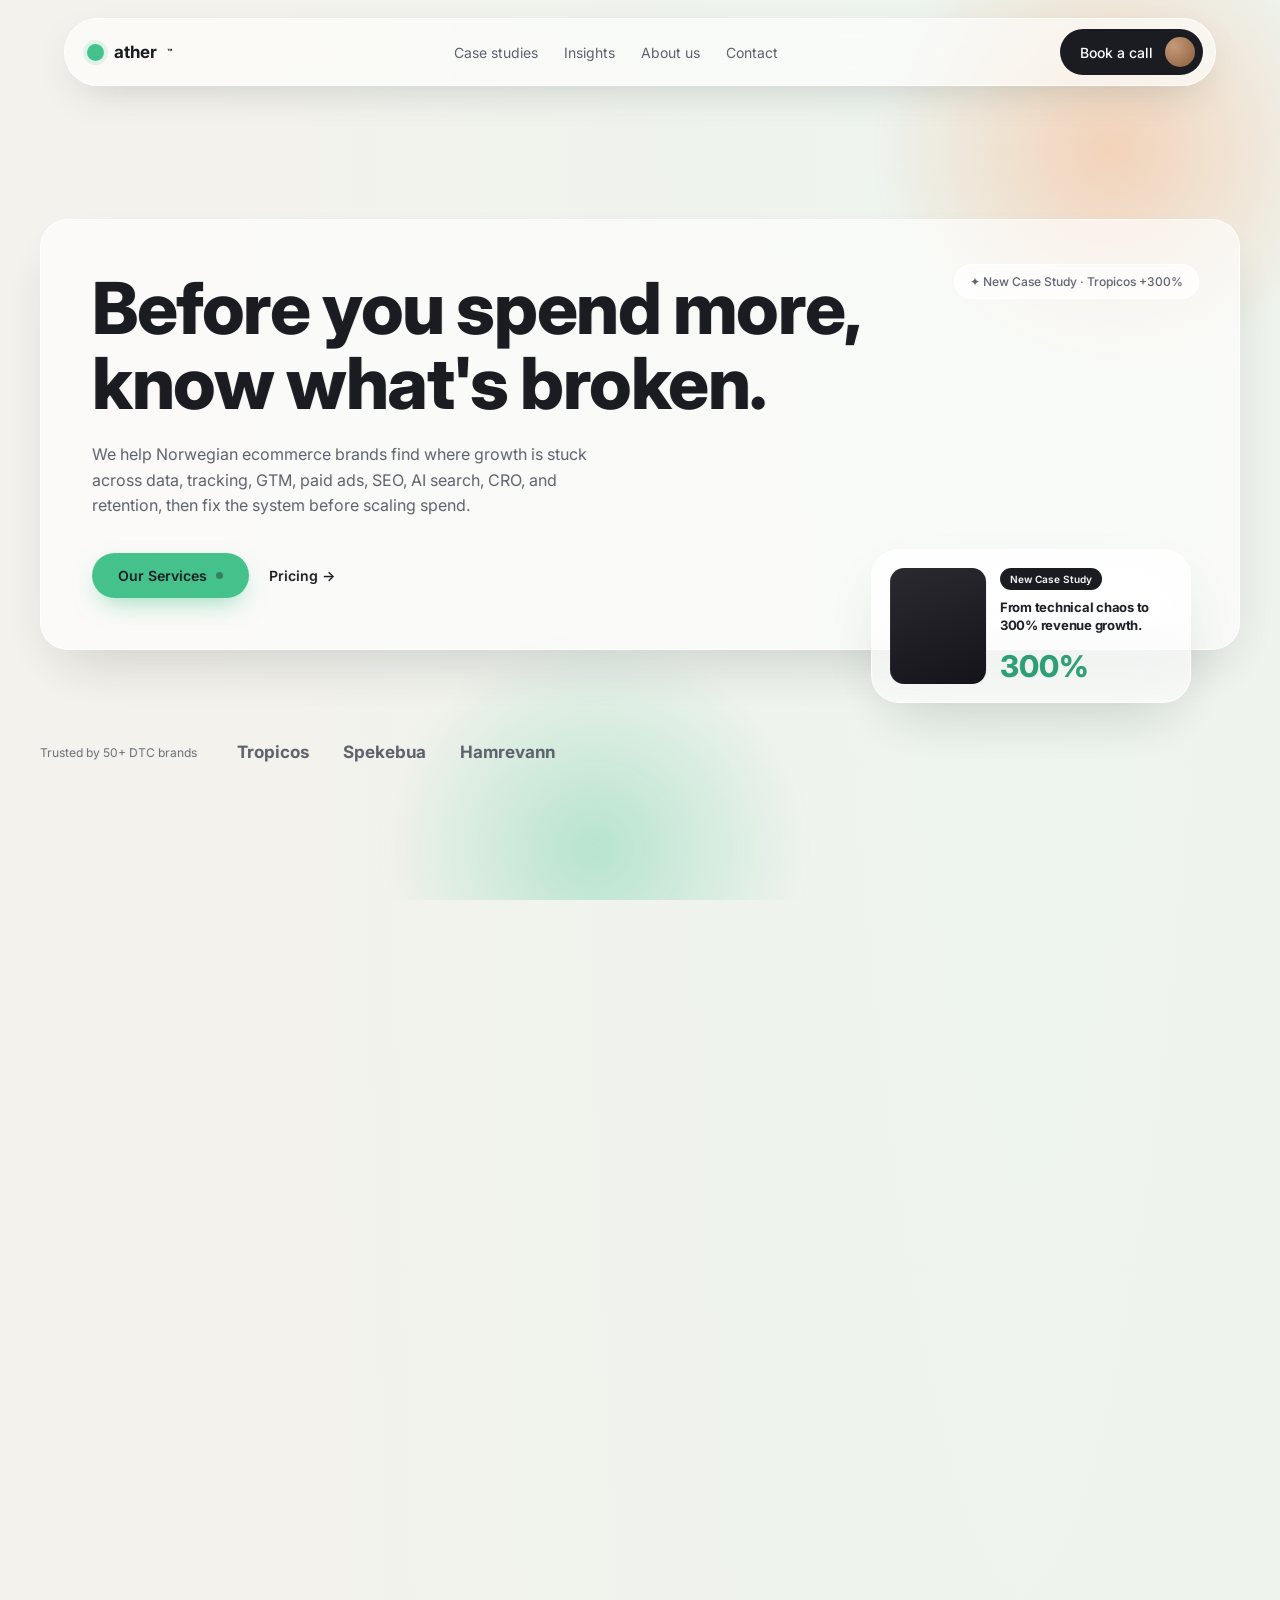
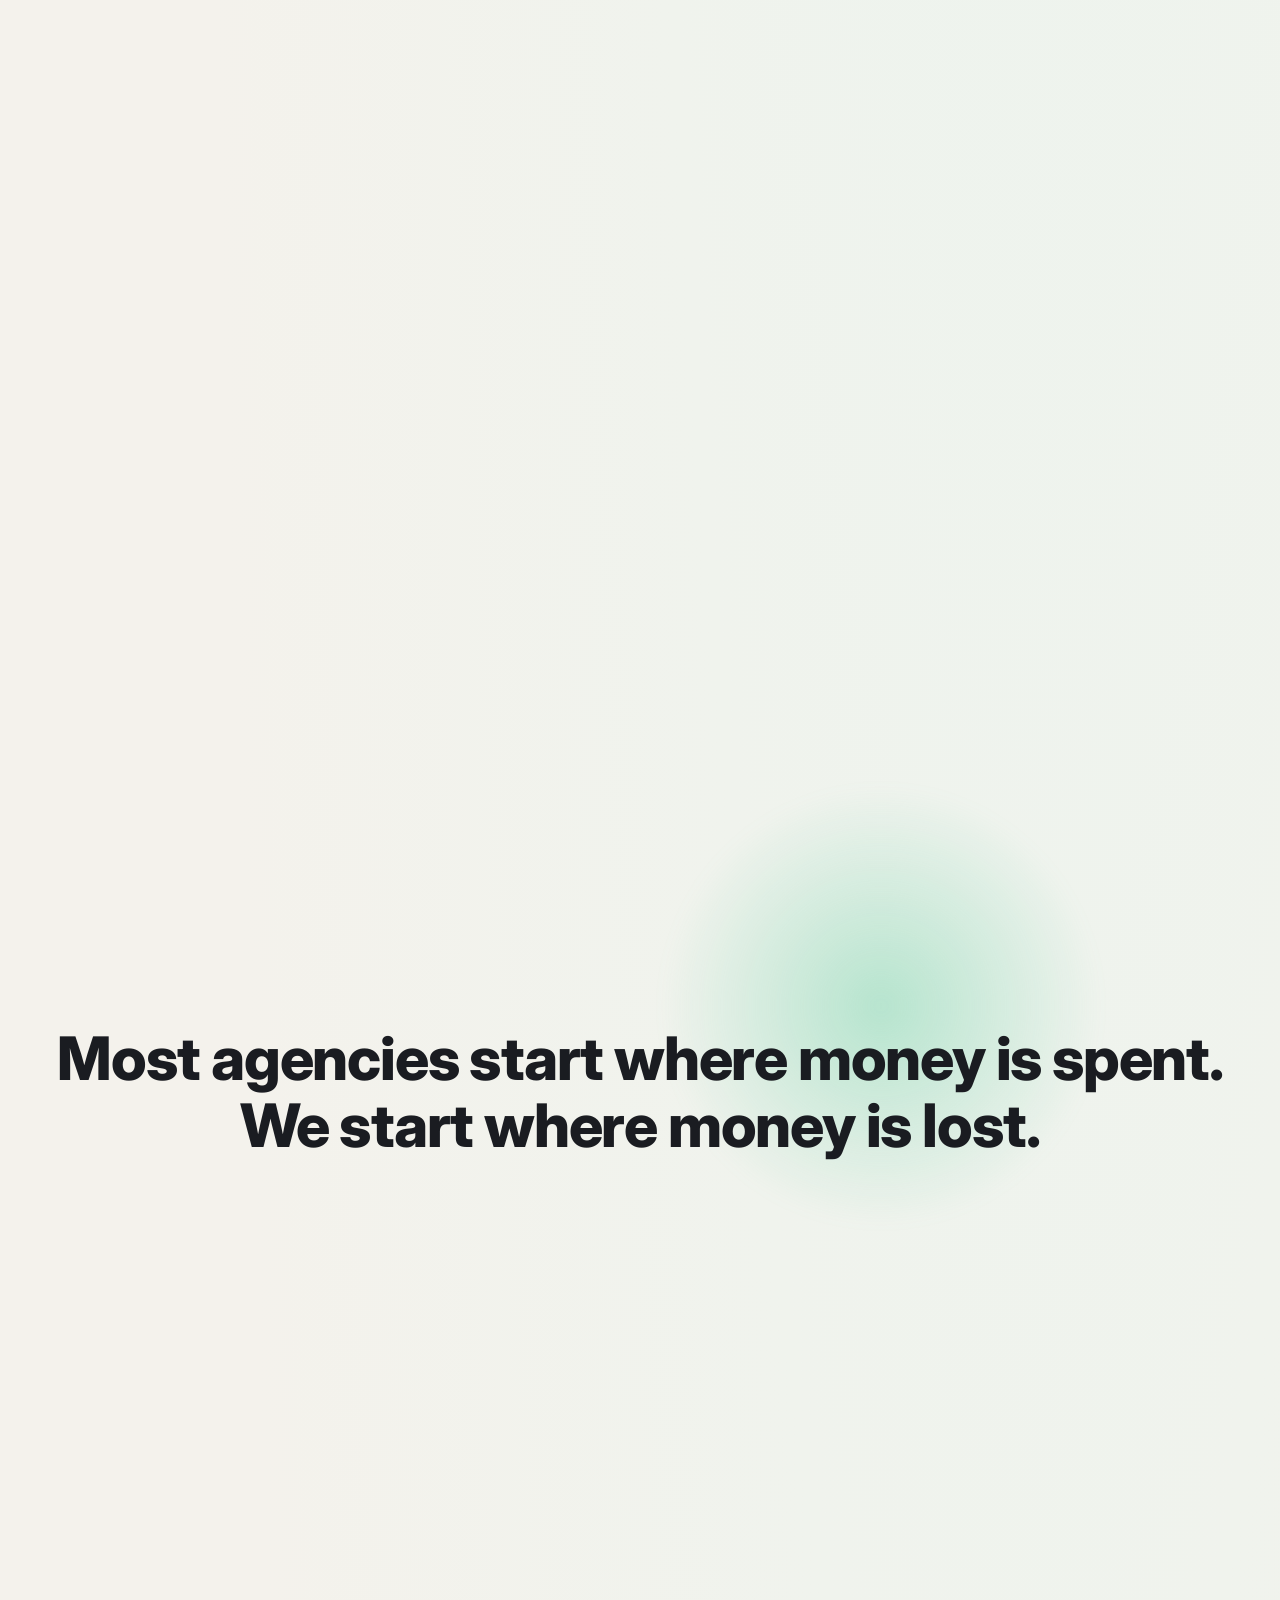
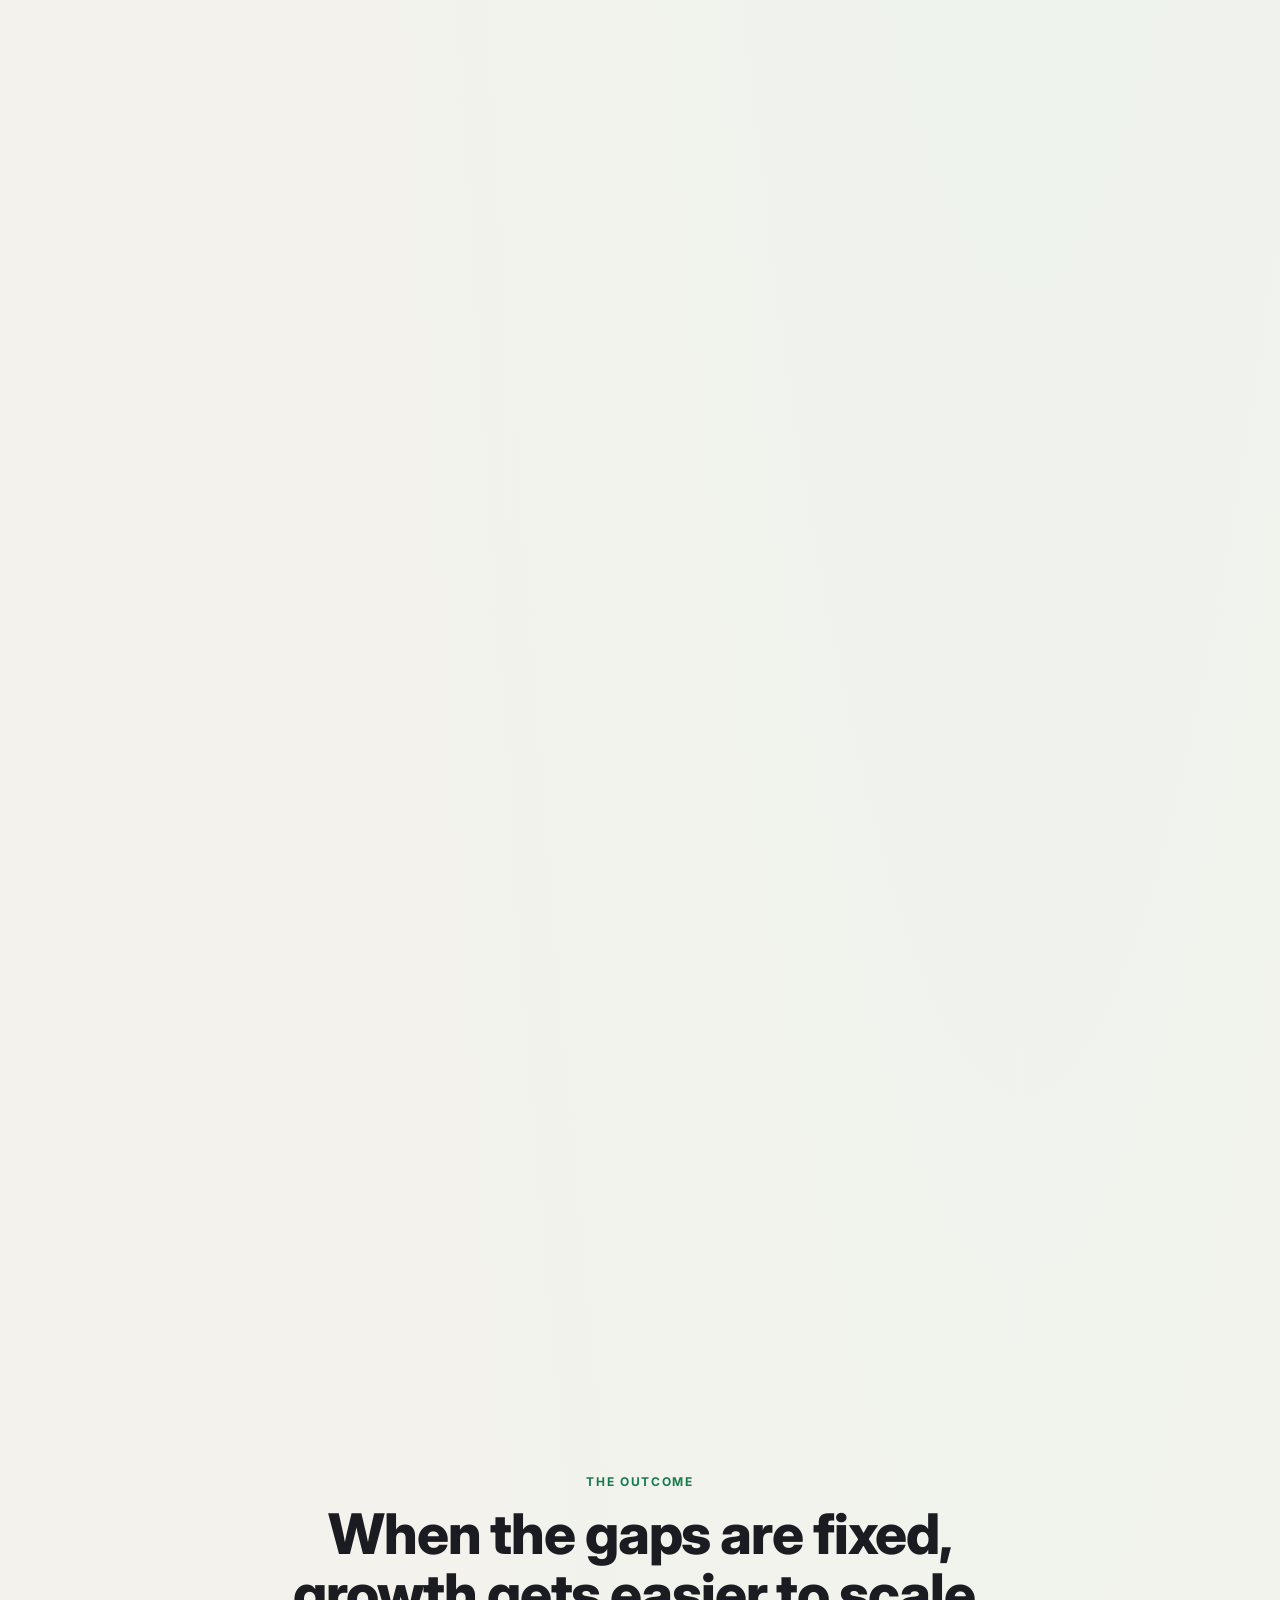
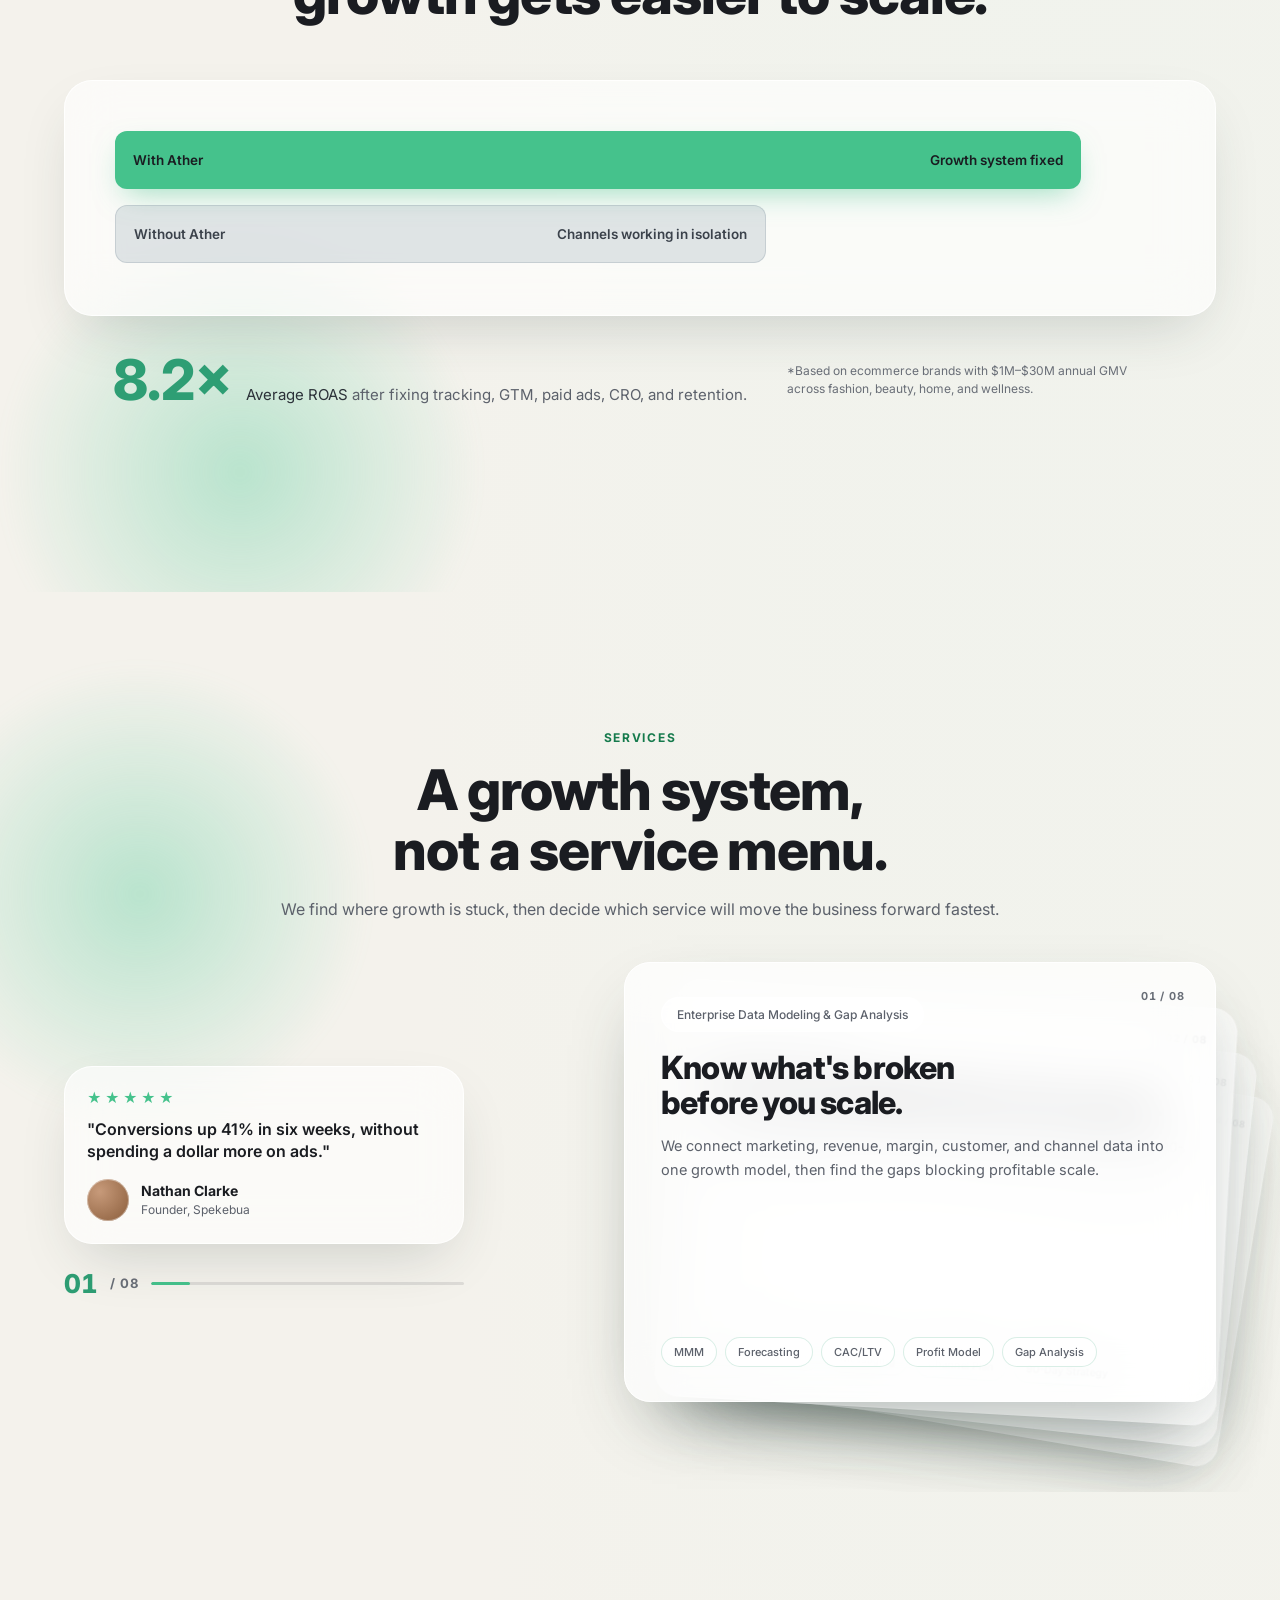
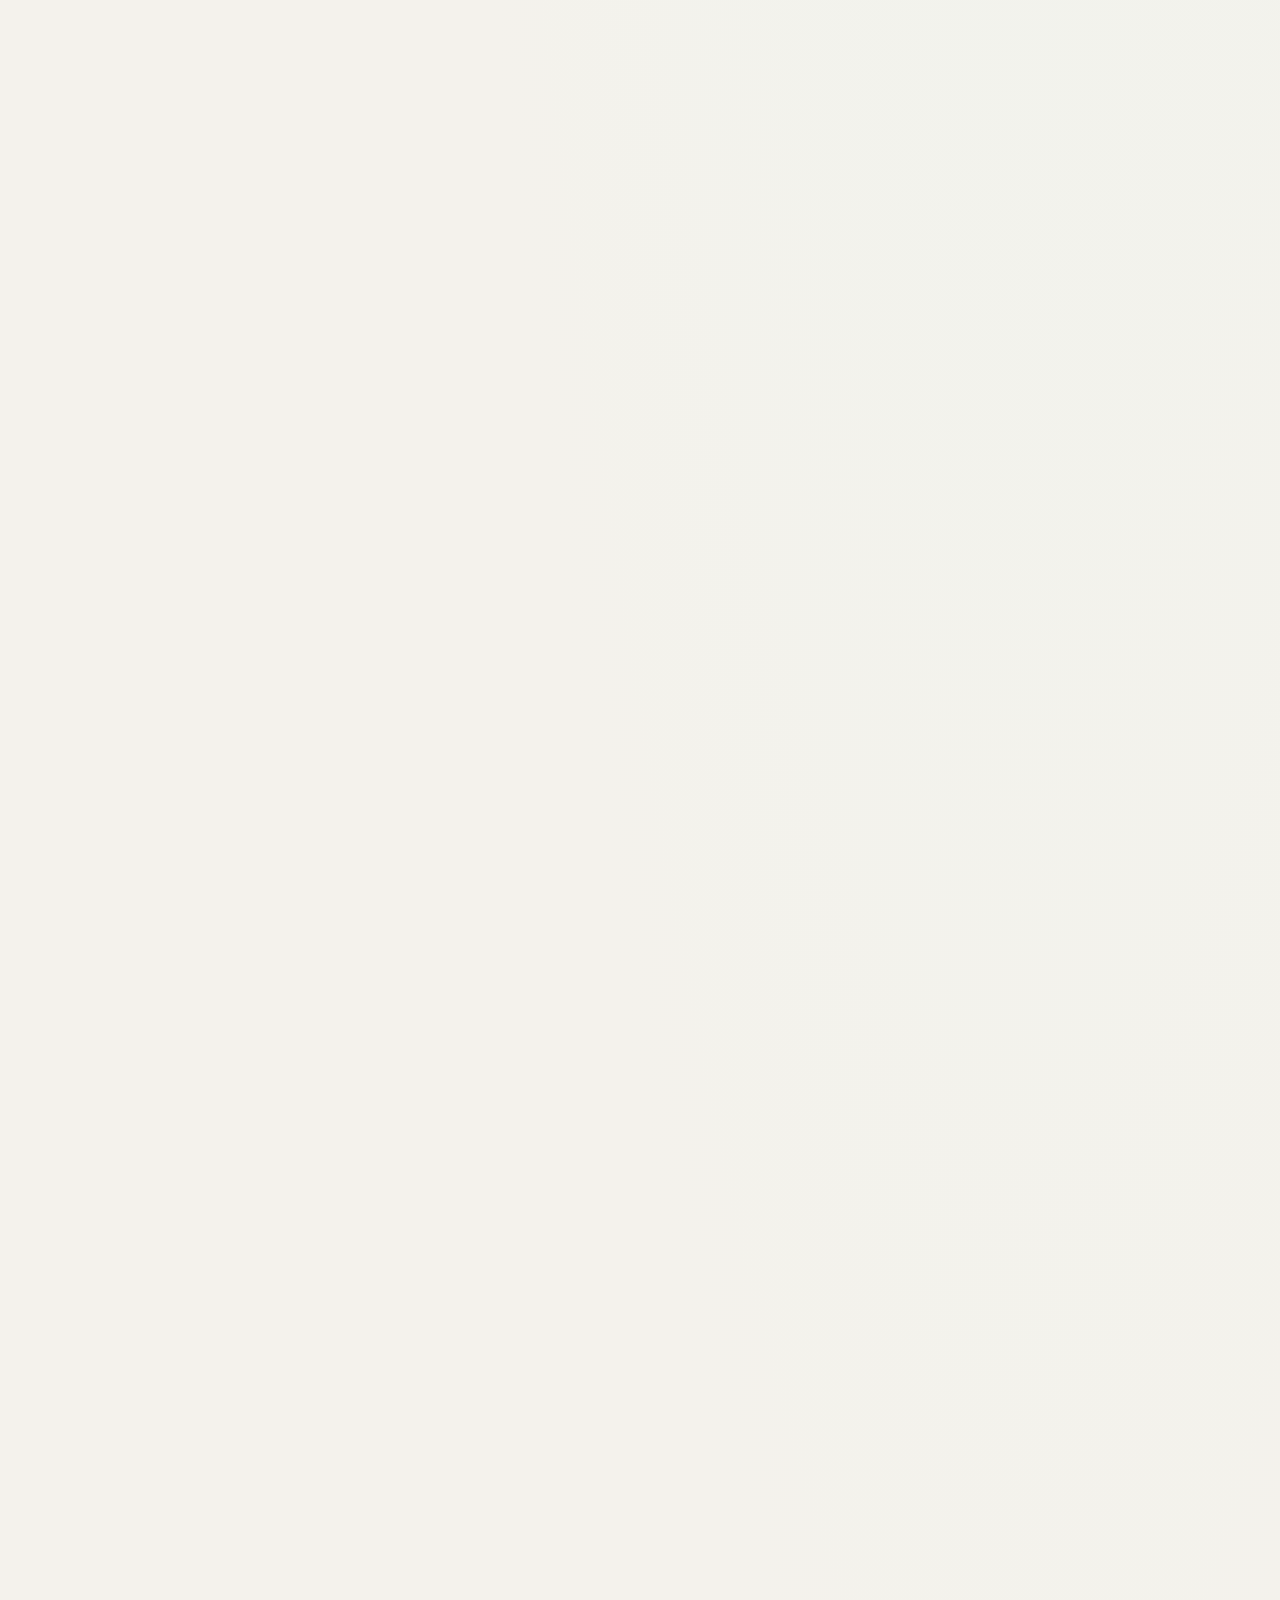
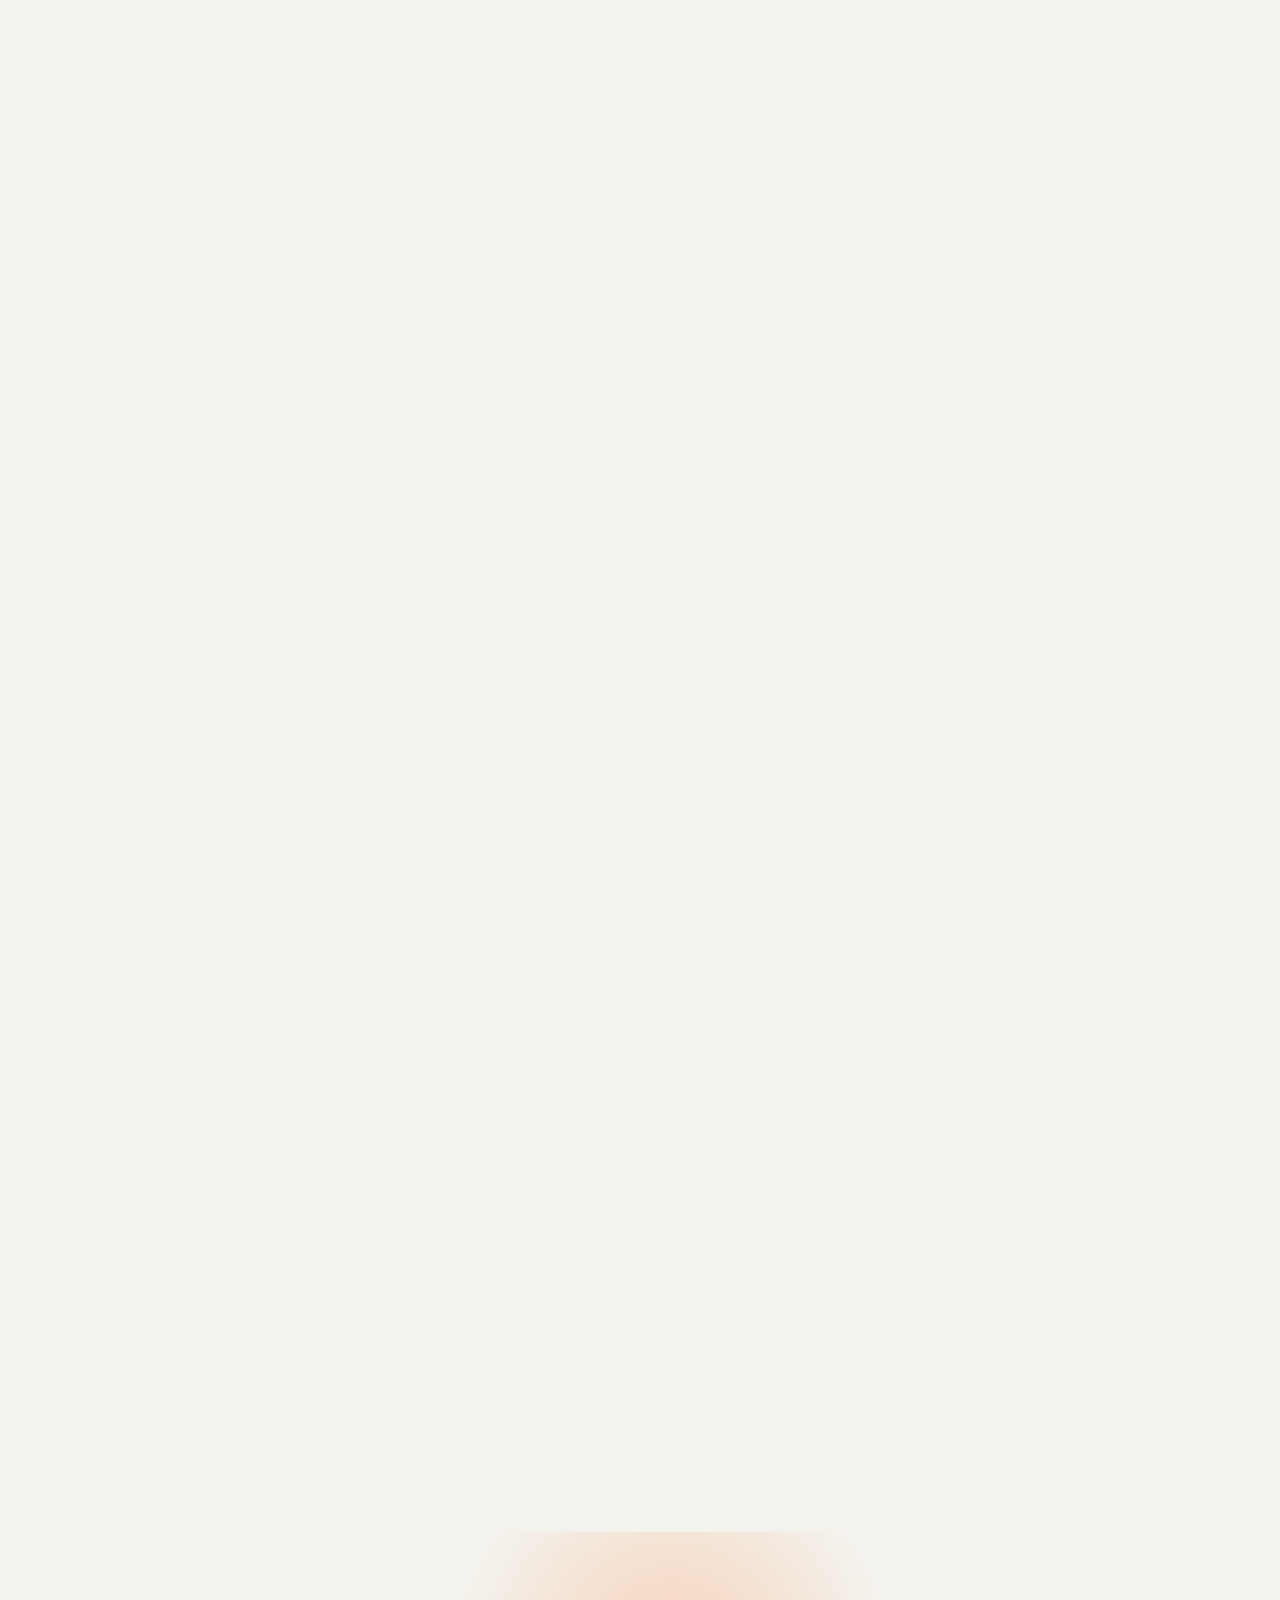
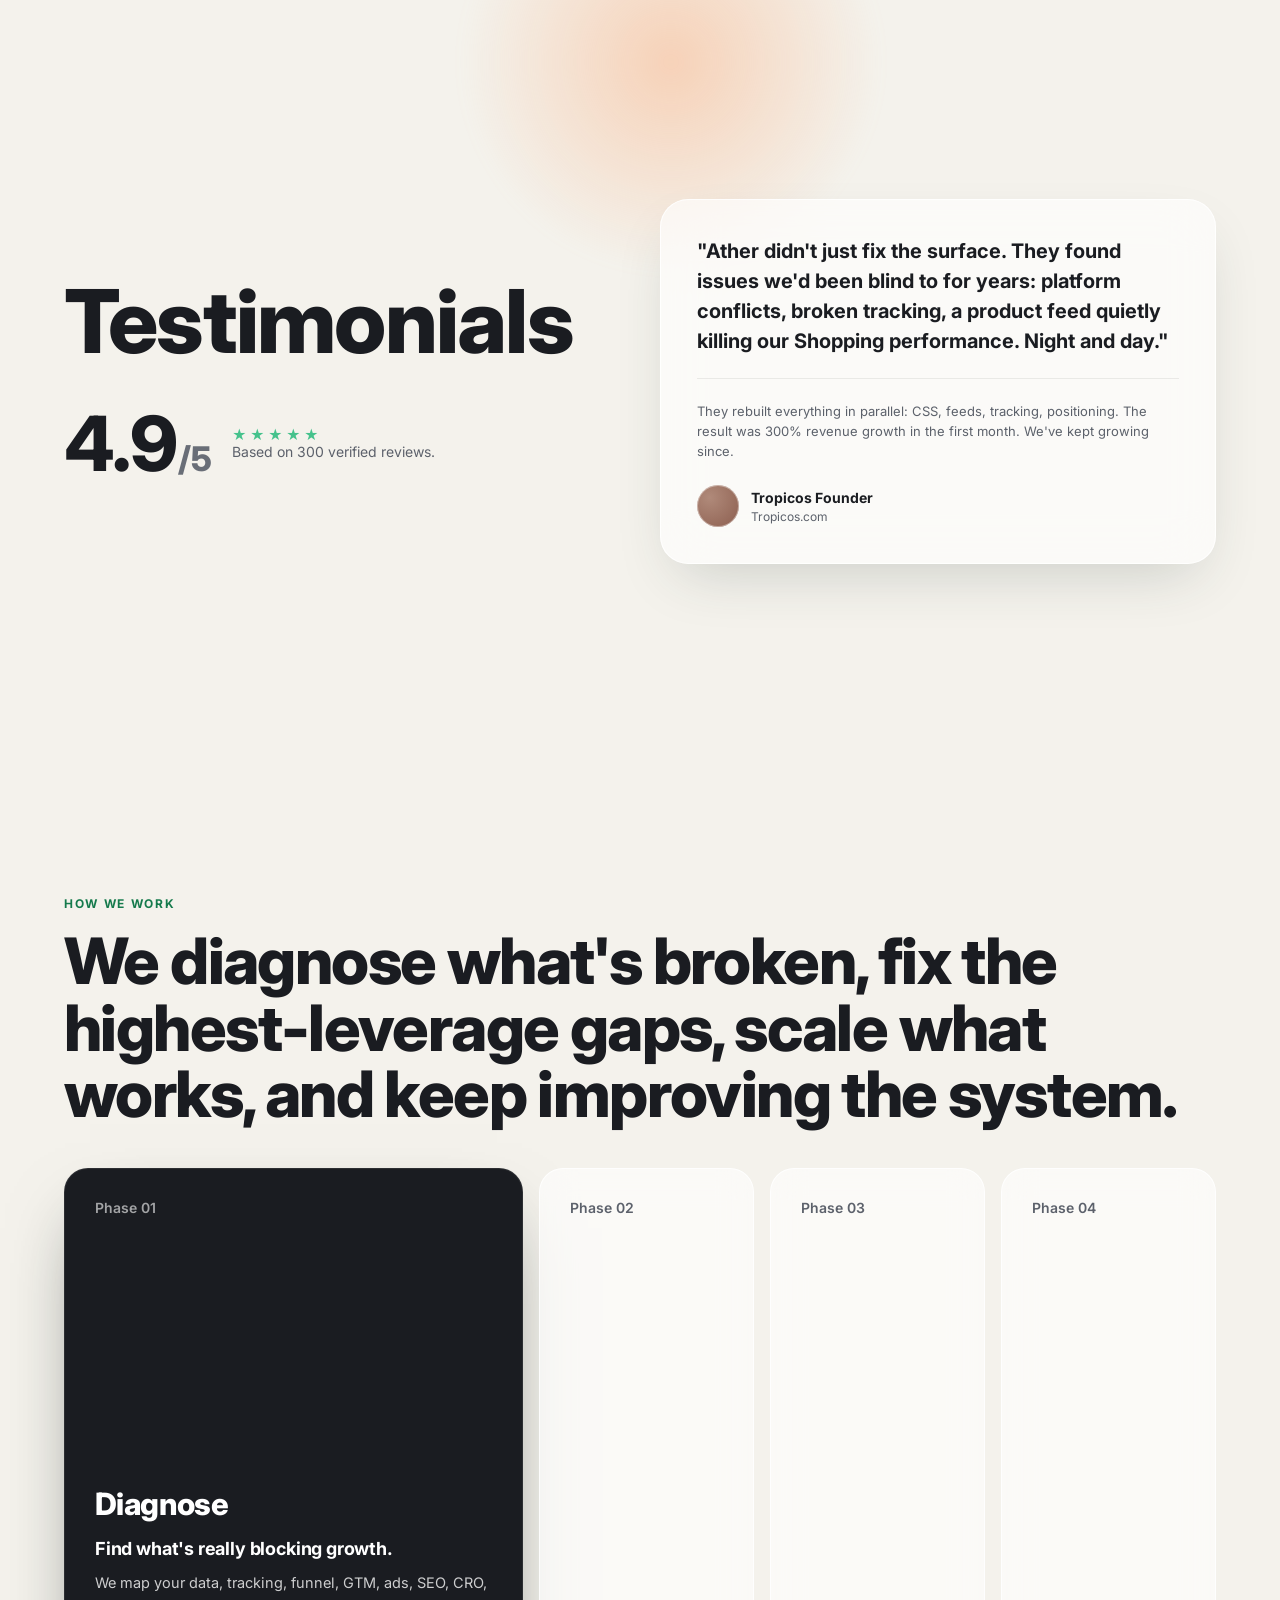
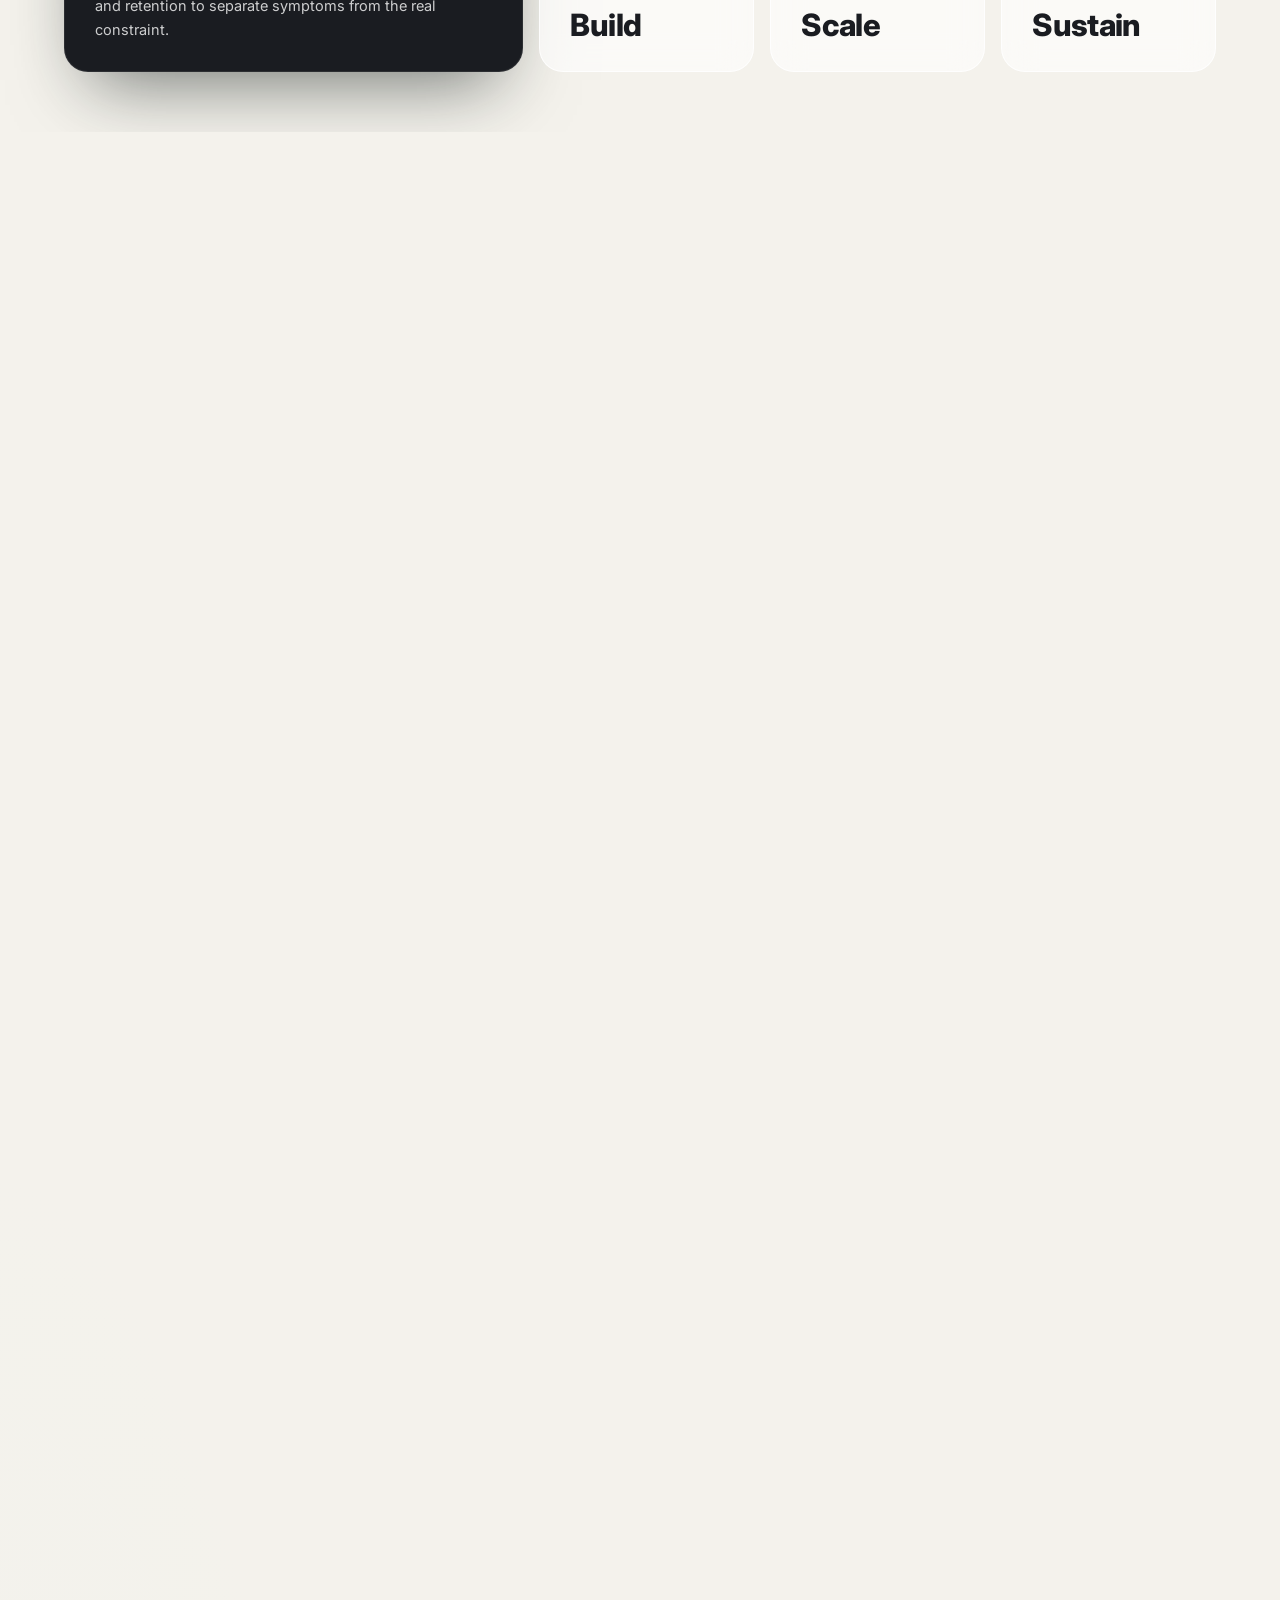
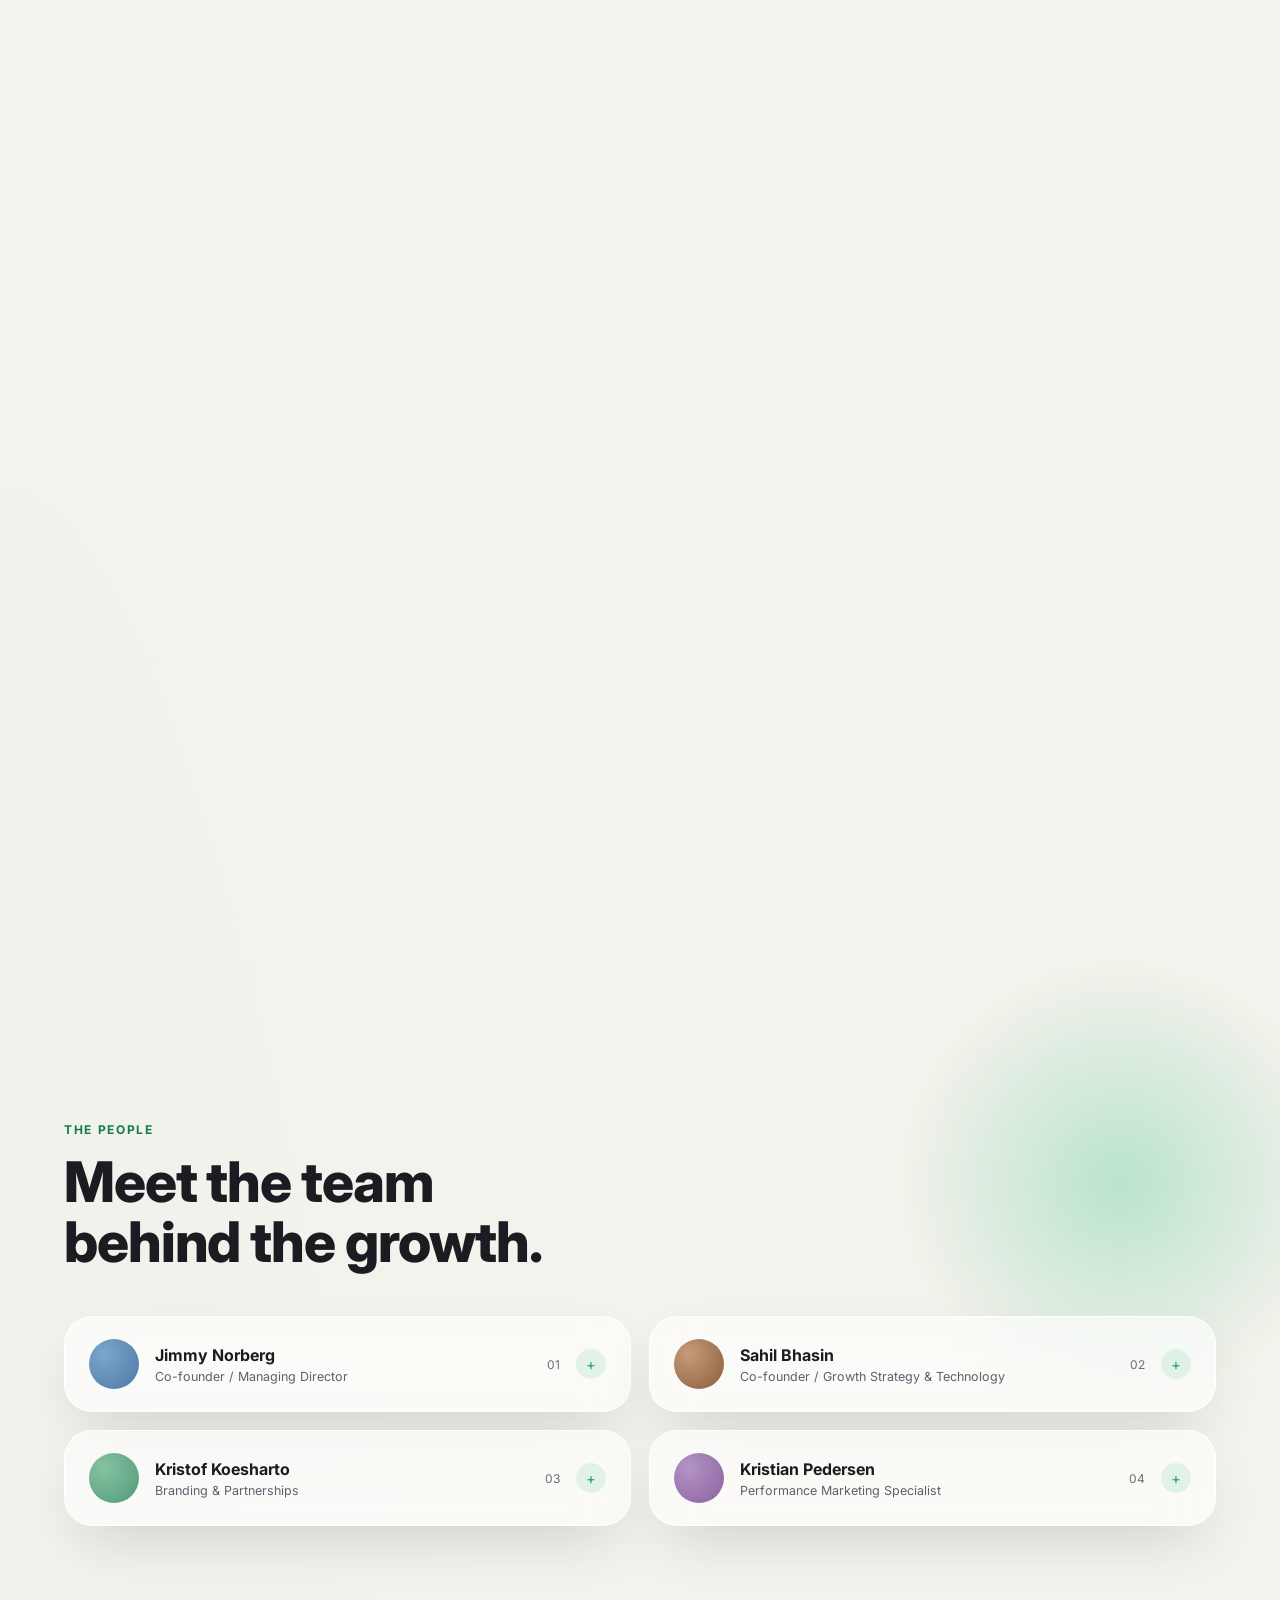
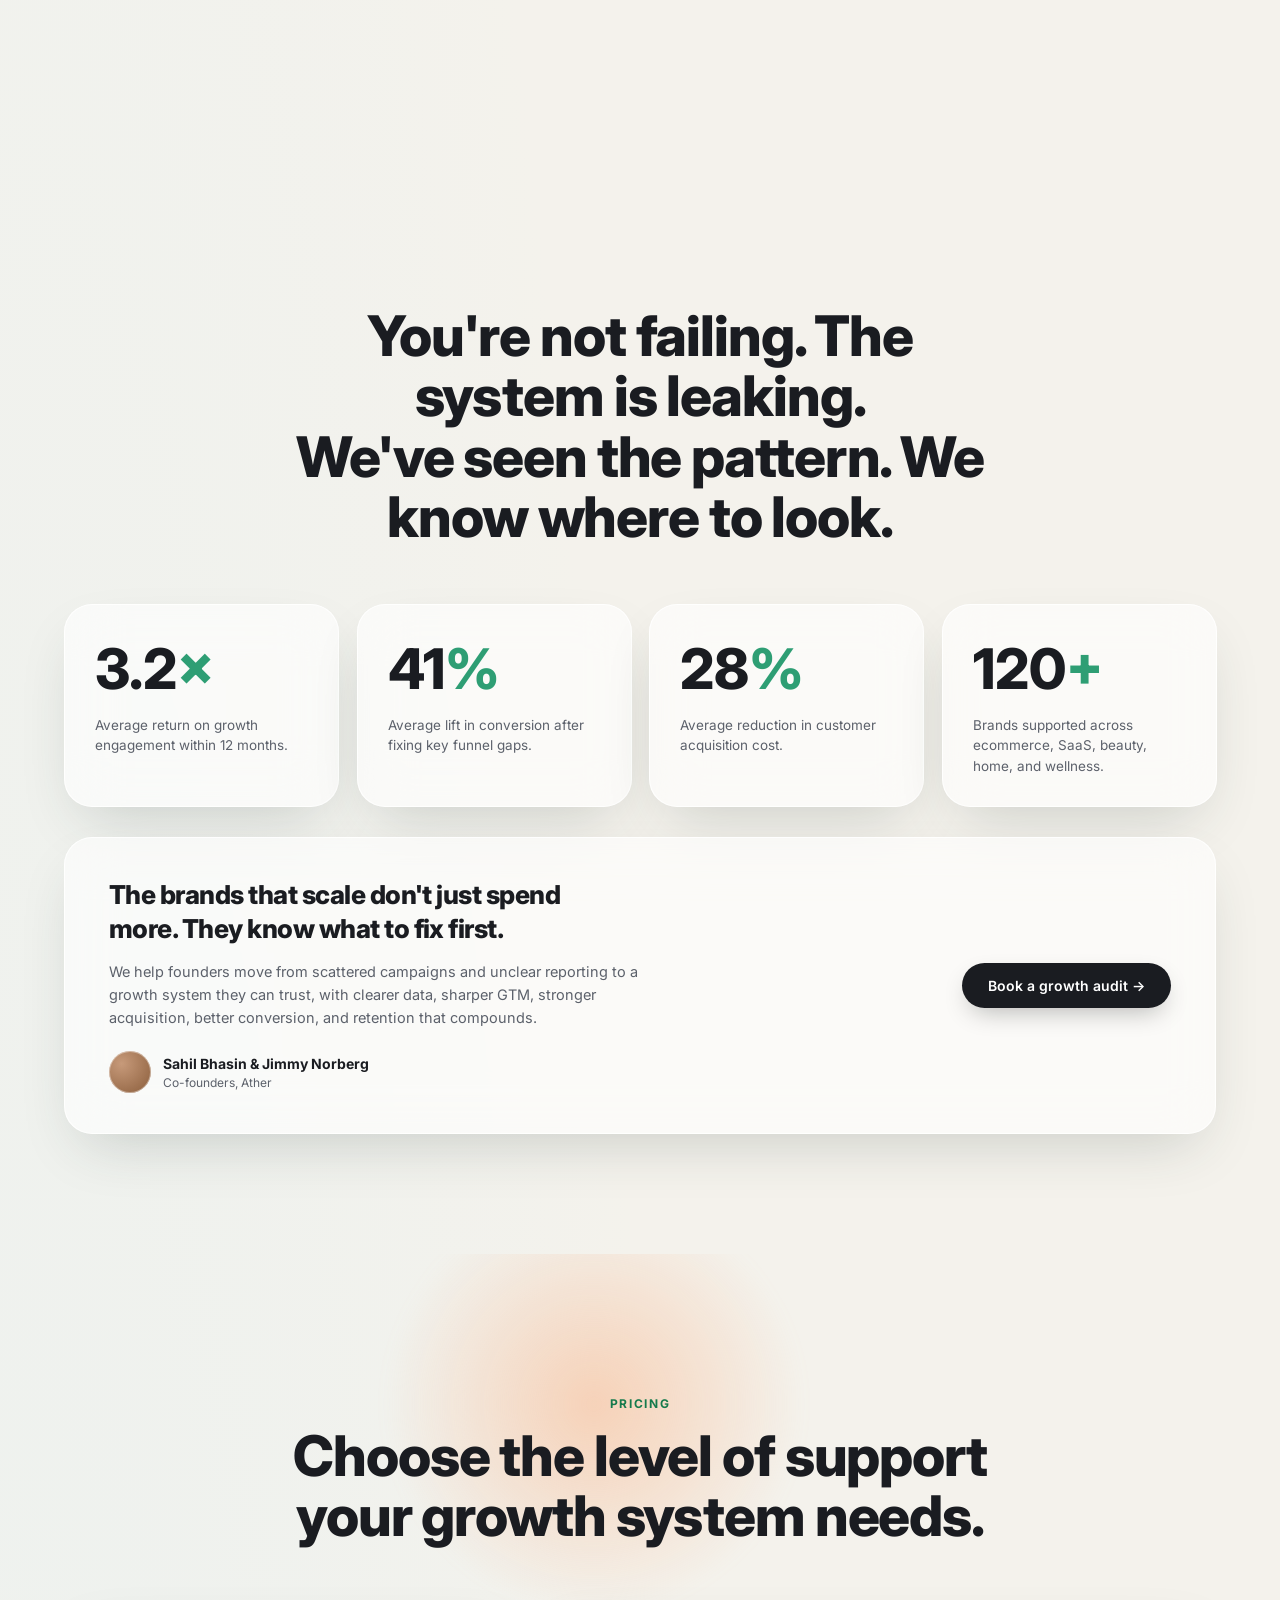
==== index.html @ 30a5dd2b "Rename main file to index.html for Vercel" ====
<!DOCTYPE html>
<html lang="en">
<head>
  <meta charset="UTF-8" />
  <meta name="viewport" content="width=device-width, initial-scale=1.0" />
  <title>Ather · Performance Growth</title>
  <link rel="preconnect" href="https://fonts.googleapis.com" />
  <link rel="preconnect" href="https://fonts.gstatic.com" crossorigin />
  <link href="https://fonts.googleapis.com/css2?family=Inter:wght@400;500;600;700;800&display=swap" rel="stylesheet" />
  <link rel="stylesheet" href="glass-atelier.css" />
</head>
<body>

  <!-- NAV -->
  <div class="nav">
    <div class="nav-inner">
      <a class="nav-logo" href="#top"><span class="dot"></span>ather<sup>™</sup></a>
      <ul class="nav-links">
        <li><a href="Case Studies.html">Case studies</a></li>
        <li><a href="Insights.html">Insights</a></li>
        <li><a href="#team">About us</a></li>
        <li><a href="#contact">Contact</a></li>
      </ul>
      <a class="nav-cta" href="#contact">Book a call <span class="av av-tan"></span></a>
    </div>
  </div>

  <!-- 01 + 02 · PINNED SCENE · hero is replaced by the statement on scroll -->
  <div class="scene" id="top" data-scene>
    <div class="scene-stage">
  <section class="section hero scene-layer" data-layer="hero">
    <div class="orb peach"></div><div class="orb mint"></div>
    <div class="wrap">
      <div class="glass hero-card">
        <span class="chip hero-chip">✦ New Case Study · Tropicos +300%</span>
        <h1>Before you spend more, know what's broken.</h1>
        <p>We help Norwegian ecommerce brands find where growth is stuck across data, tracking, GTM, paid ads, SEO, AI search, CRO, and retention, then fix the system before scaling spend.</p>
        <div class="row">
          <a class="pill" href="#services">Our Services <span class="d"></span></a>
          <a class="linklike" href="#pricing">Pricing →</a>
        </div>
        <div class="glass hero-peek">
          <div class="thumb"></div>
          <div class="pk-body">
            <span class="badge">New Case Study</span>
            <h4>From technical chaos to 300% revenue growth.</h4>
            <span class="big"><span data-count="300">0</span>%</span>
          </div>
        </div>
      </div>
      <div class="trust">
        <span class="lbl">Trusted by 50+ DTC brands</span>
        <div class="logos"><span>Tropicos</span><span>Spekebua</span><span>Hamrevann</span></div>
      </div>
    </div>
  </section>

  <section class="statement scene-layer" data-layer="statement">
    <div class="orb peach"></div>
    <div class="wrap">
      <div class="glass band">
        <h2>Growth gets expensive when you don't know <em>what's broken.</em></h2>
      </div>
    </div>
  </section>
    </div><!-- /scene-stage -->
  </div><!-- /scene -->

  <!-- 03 + 04 · PINNED CURTAIN · headline parts to reveal the before/after -->
  <section class="what-changes" data-fold3>
    <div class="wc-sticky">
      <div class="orb mint wc-orb" style="width:440px;height:440px;right:14%;top:16%"></div>
      <div class="wc-cards">
        <div class="wrap">
          <span class="eyebrow" style="display:block;text-align:center;margin-bottom:24px">The difference</span>
          <div class="ba-grid">
        <article class="ba-card before">
          <span class="k">Before</span>
          <div class="ba-brand"><span class="bd"></span>ather<sup>™</sup></div>
          <h3>Spending more, but still unsure what's working.</h3>
          <hr class="rule" />
          <ul class="ba-list">
            <li><span class="m">✕</span>Ads are running.</li>
            <li><span class="m">✕</span>SEO is moving slowly.</li>
            <li><span class="m">✕</span>Reports look busy.</li>
            <li><span class="m">✕</span>The team has opinions.</li>
            <li><span class="m">✕</span>Profit still feels unclear.</li>
          </ul>
        </article>
        <article class="ba-card after">
          <span class="k">After</span>
          <div class="ba-brand"><span class="bd"></span>ather<sup>™</sup></div>
          <h3>Knowing what to fix before you scale.</h3>
          <hr class="rule" />
          <ul class="ba-list">
            <li><span class="m">✓</span>The data shows the gap.</li>
            <li><span class="m">✓</span>Tracking is cleaner.</li>
            <li><span class="m">✓</span>GTM is sharper.</li>
            <li><span class="m">✓</span>Pages convert better.</li>
            <li><span class="m">✓</span>Spend finally has a system behind it.</li>
          </ul>
        </article>
          </div>
        </div>
      </div><!-- /wc-cards -->
      <h2 class="wc-title">
        <span class="wc-line wc-line-1">Most agencies start where money is spent.</span>
        <span class="wc-line wc-line-2">We start where money is lost.</span>
      </h2>
    </div>
  </section>

  <!-- 05 · RESULTS -->
  <section class="section">
    <div class="orb mint" style="width:480px;height:480px;left:0;bottom:-120px"></div>
    <div class="wrap">
      <div class="sec-head"><span class="eyebrow">The outcome</span><h2>When the gaps are fixed, growth gets easier to scale.</h2></div>
      <div class="glass chart-card">
        <div class="bars">
          <div class="bar with" data-bar="92"><span>With Ather</span><span>Growth system fixed</span></div>
          <div class="bar without" data-bar="62"><span>Without Ather</span><span>Channels working in isolation</span></div>
        </div>
      </div>
      <div class="results-foot">
        <div class="roas"><span class="n"><span data-count="8.2" data-decimals="1">0</span>×</span><span class="l">Average ROAS <span style="color:var(--muted)">after fixing tracking, GTM, paid ads, CRO, and retention.</span></span></div>
        <p class="results-note">*Based on ecommerce brands with $1M–$30M annual GMV across fashion, beauty, home, and wellness.</p>
      </div>
    </div>
  </section>

  <!-- 06 · SERVICES (pinned · service cards shuffle on scroll; quote card stays static) -->
  <section class="services-pin" id="services" data-svcdeck>
    <div class="svc-stage">
      <div class="orb mint" style="width:460px;height:460px;left:-90px;top:8%"></div>
      <div class="wrap">
        <div class="sec-head">
          <span class="eyebrow">Services</span>
          <h2>A growth system, not a service menu.</h2>
          <p>We find where growth is stuck, then decide which service will move the business forward fastest.</p>
        </div>
        <div class="svc-grid">
          <div class="svc-intro">
            <div class="glass svc-quote">
              <div class="stars">★★★★★</div>
              <p>"Conversions up 41% in six weeks, without spending a dollar more on ads."</p>
              <div class="person"><span class="av av-tan"></span><span class="meta"><strong>Nathan Clarke</strong><em>Founder, Spekebua</em></span></div>
            </div>
            <div class="svc-progress"><span class="svc-now">01</span><span class="svc-tot">/&nbsp;08</span><div class="svc-bar"><i></i></div></div>
          </div>

        <div class="svc-deck">
          <article class="svc-card">
            <span class="chip">Enterprise Data Modeling &amp; Gap Analysis</span>
            <h3>Know what's broken before you scale.</h3>
            <p>We connect marketing, revenue, margin, customer, and channel data into one growth model, then find the gaps blocking profitable scale.</p>
            <div class="svc-chips"><span>MMM</span><span>Forecasting</span><span>CAC/LTV</span><span>Profit Model</span><span>Gap Analysis</span></div>
            <span class="svc-tag">01 / 08</span>
          </article>
          <article class="svc-card">
            <span class="chip">GTM / Growth Strategy</span>
            <h3>Fix the strategy before the spend.</h3>
            <p>We sharpen your market, audience, offer, message, channel plan, and 90-day growth roadmap.</p>
            <div class="svc-chips"><span>Audience</span><span>Offer</span><span>Messaging</span><span>Channel Plan</span><span>90-Day Strategy</span></div>
            <span class="svc-tag">02 / 08</span>
          </article>
          <article class="svc-card">
            <span class="chip">Branding &amp; Positioning</span>
            <h3>Make your brand easier to choose.</h3>
            <p>We clarify your category, positioning, product story, offer, and message hierarchy.</p>
            <div class="svc-chips"><span>Positioning</span><span>Brand Story</span><span>Offer Messaging</span><span>Landing Copy</span><span>Product Narrative</span></div>
            <span class="svc-tag">03 / 08</span>
          </article>
          <article class="svc-card">
            <span class="chip">Paid Acquisition</span>
            <h3>Run ads with a clearer reason.</h3>
            <p>We test audiences, offers, creatives, and landing pages across the channels that matter.</p>
            <div class="svc-chips"><span>Meta</span><span>Google</span><span>TikTok</span><span>Snapchat</span><span>Creative Testing</span></div>
            <span class="svc-tag">04 / 08</span>
          </article>
          <article class="svc-card">
            <span class="chip">SEO &amp; AI Search</span>
            <h3>Show up where buyers search.</h3>
            <p>We improve visibility across Google, AI engines, category pages, content, and search intent.</p>
            <div class="svc-chips"><span>Technical SEO</span><span>AI Visibility</span><span>Content Strategy</span><span>Category Pages</span><span>Schema</span></div>
            <span class="svc-tag">05 / 08</span>
          </article>
          <article class="svc-card">
            <span class="chip">Conversion Rate Optimization</span>
            <h3>Turn more visits into buyers.</h3>
            <p>We fix the places customers drop off across pages, mobile UX, checkout, trust, and speed.</p>
            <div class="svc-chips"><span>Product Pages</span><span>Mobile UX</span><span>Checkout</span><span>Trust Signals</span><span>Upsells</span></div>
            <span class="svc-tag">06 / 08</span>
          </article>
          <article class="svc-card">
            <span class="chip">Retention &amp; Lifecycle</span>
            <h3>Make customers come back.</h3>
            <p>We build email, SMS, post-purchase, winback, and repeat purchase systems.</p>
            <div class="svc-chips"><span>Email</span><span>SMS</span><span>Winback</span><span>Post-Purchase</span><span>Repeat Purchase</span></div>
            <span class="svc-tag">07 / 08</span>
          </article>
          <article class="svc-card">
            <span class="chip">Enterprise Migration</span>
            <h3>Move platforms without losing growth.</h3>
            <p>We manage migration across SEO, tracking, product data, checkout, analytics, and launch QA.</p>
            <div class="svc-chips"><span>Shopify Migration</span><span>SEO Redirects</span><span>Tracking</span><span>Product Data</span><span>Launch QA</span></div>
            <span class="svc-tag">08 / 08</span>
          </article>
        </div>
        </div>
      </div>
    </div>
  </section>

  <!-- 07 · TESTIMONIALS -->
  <section class="section">
    <div class="orb peach" style="width:420px;height:420px;left:36%;top:-80px"></div>
    <div class="wrap">
      <div class="testi">
        <div>
          <h2>Testimonials</h2>
          <div class="testi-rating">
            <span class="n"><span data-count="4.9" data-decimals="1">0</span><s>/5</s></span>
            <div><div class="stars">★★★★★</div><div class="m">Based on 300 verified reviews.</div></div>
          </div>
        </div>
        <figure class="glass qcard">
          <blockquote>"Ather didn't just fix the surface. They found issues we'd been blind to for years: platform conflicts, broken tracking, a product feed quietly killing our Shopping performance. Night and day."</blockquote>
          <hr class="rule" />
          <p class="sub">They rebuilt everything in parallel: CSS, feeds, tracking, positioning. The result was 300% revenue growth in the first month. We've kept growing since.</p>
          <figcaption class="person"><span class="av av-clay"></span><span class="meta"><strong>Tropicos Founder</strong><em>Tropicos.com</em></span></figcaption>
        </figure>
      </div>
    </div>
  </section>

  <!-- 08 · PROCESS -->
  <section class="process-pin" data-phasescroll>
    <div class="phase-stage">
    <div class="wrap">
      <div class="phase-head-row"><span class="eyebrow">How we work</span><h2 class="phase-title">We diagnose what's broken, fix the highest-leverage gaps, scale what works, and keep improving the system.</h2></div>
      <div class="pcard-row">
        <article class="pcard active">
          <span class="pt">Phase 01</span>
          <div class="pc-foot">
            <h4>Diagnose</h4>
            <div class="pc-rev"><p class="ph-lead">Find what's really blocking growth.</p>
            <p class="pd">We map your data, tracking, funnel, GTM, ads, SEO, CRO, and retention to separate symptoms from the real constraint.</p></div>
          </div>
        </article>
        <article class="pcard">
          <span class="pt">Phase 02</span>
          <div class="pc-foot">
            <h4>Build</h4>
            <div class="pc-rev"><p class="ph-lead">Fix the gaps that matter first.</p>
            <p class="pd">We fix the highest-leverage gaps first: strategy, tracking, positioning, pages, campaigns, search visibility, or retention, based on what the diagnosis shows.</p></div>
          </div>
        </article>
        <article class="pcard">
          <span class="pt">Phase 03</span>
          <div class="pc-foot">
            <h4>Scale</h4>
            <div class="pc-rev"><p class="ph-lead">Put more behind what proves it can work.</p>
            <p class="pd">Once the system is clear, we scale the channels, offers, creatives, and conversion paths that show real growth potential.</p></div>
          </div>
        </article>
        <article class="pcard">
          <span class="pt">Phase 04</span>
          <div class="pc-foot">
            <h4>Sustain</h4>
            <div class="pc-rev"><p class="ph-lead">Keep growth from depending on one campaign.</p>
            <p class="pd">We keep improving reporting, CRO, retention, acquisition, and forecasting so growth becomes easier to manage over time.</p></div>
          </div>
        </article>
      </div>
    </div>
    </div>
  </section>

  <!-- 09 · TEAM -->
  <section class="section" id="team">
    <div class="orb mint" style="width:440px;height:440px;right:-60px;top:10%"></div>
    <div class="wrap">
      <div class="sec-head" style="text-align:left;margin:0 0 44px;max-width:560px"><span class="eyebrow">The people</span><h2>Meet the team behind the growth.</h2></div>
      <div class="team-grid">
        <div class="glass member"><span class="av av-blue"></span><span class="meta"><strong>Jimmy Norberg</strong><em>Co-founder / Managing Director</em></span><span class="no">01</span><span class="plus">+</span></div>
        <div class="glass member"><span class="av av-tan"></span><span class="meta"><strong>Sahil Bhasin</strong><em>Co-founder / Growth Strategy &amp; Technology</em></span><span class="no">02</span><span class="plus">+</span></div>
        <div class="glass member"><span class="av av-green"></span><span class="meta"><strong>Kristof Koesharto</strong><em>Branding &amp; Partnerships</em></span><span class="no">03</span><span class="plus">+</span></div>
        <div class="glass member"><span class="av av-violet"></span><span class="meta"><strong>Kristian Pedersen</strong><em>Performance Marketing Specialist</em></span><span class="no">04</span><span class="plus">+</span></div>
      </div>
    </div>
  </section>

  <!-- 10 · STATS -->
  <section class="section">
    <div class="wrap">
      <div class="sec-head"><h2>You're not failing. The system is leaking.<br />We've seen the pattern. We know where to look.</h2></div>
      <div class="stat-grid">
        <div class="glass stat"><span class="n"><span data-count="3.2" data-decimals="1">0</span><s>×</s></span><p>Average return on growth engagement within 12 months.</p></div>
        <div class="glass stat"><span class="n"><span data-count="41">0</span><s>%</s></span><p>Average lift in conversion after fixing key funnel gaps.</p></div>
        <div class="glass stat"><span class="n"><span data-count="28">0</span><s>%</s></span><p>Average reduction in customer acquisition cost.</p></div>
        <div class="glass stat"><span class="n"><span data-count="120">0</span><s>+</s></span><p>Brands supported across ecommerce, SaaS, beauty, home, and wellness.</p></div>
      </div>
      <div class="glass stat-cta">
        <div>
          <h3>The brands that scale don't just spend more. They know what to fix first.</h3>
          <p class="sub">We help founders move from scattered campaigns and unclear reporting to a growth system they can trust, with clearer data, sharper GTM, stronger acquisition, better conversion, and retention that compounds.</p>
          <div class="person"><span class="av av-tan"></span><span class="meta"><strong>Sahil Bhasin &amp; Jimmy Norberg</strong><em>Co-founders, Ather</em></span></div>
        </div>
        <a class="pill pill-dark" href="#contact">Book a growth audit →</a>
      </div>
    </div>
  </section>

  <!-- 11 · PRICING -->
  <section class="section" id="pricing">
    <div class="orb peach" style="width:420px;height:420px;left:30%;top:-60px"></div>
    <div class="wrap">
      <div class="sec-head"><span class="eyebrow">Pricing</span><h2>Choose the level of support your growth system needs.</h2></div>
      <div class="price-grid">
        <div class="glass price-select">
          <div class="plan-row sel" data-plan="starter"><span class="bd"></span><span class="meta"><strong>Starter Audit</strong><em>Starts at $2,500</em></span><span class="radio"></span></div>
          <div class="plan-row" data-plan="growth"><span class="bd"></span><span class="meta"><strong>Growth Retainer <span class="pop">Popular</span></strong><em>Starts at $8,500/mo</em></span><span class="radio"></span></div>
          <div class="plan-row" data-plan="custom"><span class="bd"></span><span class="meta"><strong>Custom Engagement</strong><em>Custom pricing</em></span><span class="radio"></span></div>
          <p class="price-note">All plans begin with a discovery call. No pressure. No long pitch. We first understand where growth feels stuck.</p>
          <a class="pill pill-dark price-cta" href="#contact">Book a growth audit →</a>
        </div>
        <div class="price-details">
          <div class="glass price-detail show" data-plan="starter">
            <div class="top"><span class="price"><b>$2,500</b></span><a class="pill pill-dark" href="#contact">Start with audit</a></div>
            <p class="desc">For brands that need clarity before they spend more.</p>
            <span class="feat-label">Includes</span>
            <ul class="feats">
              <li><span class="fc">✓</span>Full growth system audit</li>
              <li><span class="fc">✓</span>Data, tracking, and funnel review</li>
              <li><span class="fc">✓</span>GTM, ads, SEO, CRO, and retention check</li>
              <li><span class="fc">✓</span>Top growth gaps identified</li>
              <li><span class="fc">✓</span>90-day priority roadmap</li>
              <li><span class="fc">✓</span>Strategy review call</li>
            </ul>
            <p class="best"><strong>Best for:</strong> Brands that want to know what's broken before committing to execution.</p>
          </div>
          <div class="glass price-detail" data-plan="growth">
            <div class="top"><span class="price"><b>$8,500</b>/mo</span><a class="pill pill-dark" href="#contact">Apply for retainer</a></div>
            <p class="desc">For brands ready to fix the gaps and scale what works.</p>
            <span class="feat-label">Includes</span>
            <ul class="feats">
              <li><span class="fc">✓</span>Ongoing growth strategy</li>
              <li><span class="fc">✓</span>Paid ads management</li>
              <li><span class="fc">✓</span>CRO improvements</li>
              <li><span class="fc">✓</span>SEO &amp; AI search support</li>
              <li><span class="fc">✓</span>Retention and lifecycle strategy</li>
              <li><span class="fc">✓</span>Weekly growth reviews</li>
              <li><span class="fc">✓</span>Monthly reporting and forecasting</li>
            </ul>
            <p class="best"><strong>Best for:</strong> Brands that want a senior growth team managing strategy, acquisition, conversion, and retention.</p>
          </div>
          <div class="glass price-detail" data-plan="custom">
            <div class="top"><span class="price"><b>Custom pricing</b></span><a class="pill pill-dark" href="#contact">Get a quote</a></div>
            <p class="desc">For enterprise projects, migrations, data modeling, or multi-channel growth systems.</p>
            <span class="feat-label">Includes</span>
            <ul class="feats">
              <li><span class="fc">✓</span>Enterprise data modeling</li>
              <li><span class="fc">✓</span>MMM and forecasting</li>
              <li><span class="fc">✓</span>Platform or Shopify migration</li>
              <li><span class="fc">✓</span>Full-funnel growth architecture</li>
              <li><span class="fc">✓</span>Advanced tracking setup</li>
              <li><span class="fc">✓</span>Cross-channel growth planning</li>
              <li><span class="fc">✓</span>Dedicated project roadmap</li>
            </ul>
            <p class="best"><strong>Best for:</strong> Brands with complex growth, data, migration, or scaling needs.</p>
          </div>
        </div>
      </div>
    </div>
  </section>

  <!-- 12 · CASE STUDY -->
  <section class="section" id="case">
    <div class="wrap">
      <div class="cs-grid">
        <div class="cs-col">
          <div class="glass cs-card">
            <span class="date">March 18, 2026</span>
            <h3>How Tropicos broke through an $18M plateau and grew 47% in six months.</h3>
            <dl class="cs-meta">
              <div><dt><span class="pill-meta">⊙ Industry</span></dt><dd>Ecommerce / DTC</dd></div>
              <div><dt><span class="pill-meta">⊙ Brand</span></dt><dd>Tropicos</dd></div>
              <div><dt><span class="pill-meta">⊙ Timeline</span></dt><dd>1 Month (initial)</dd></div>
            </dl>
          </div>
          <div class="glass cs-card cs-stats">
            <div><span class="n"><span data-count="47">0</span><s>%</s></span><p>Revenue growth in month one.</p></div>
            <div><span class="n">4–5<s>×</s></span><p>Return on engagement fees.</p></div>
          </div>
        </div>
        <div class="cs-col">
          <div class="glass cs-card">
            <span class="eyebrow" style="color:var(--muted)">Services</span>
            <div class="cs-svc-tags"><span class="chip">Google Shopping</span><span class="chip">Paid Acquisition</span><span class="chip">Platform &amp; App Fixes</span><span class="chip">+2</span></div>
            <hr class="rule" />
            <p style="font-size:15px;font-weight:600;line-height:1.5;margin-bottom:22px">"We thought it was the market. Ather showed us the platform was on fire. Fixing it changed everything."</p>
            <div class="person"><span class="av av-plum"></span><span class="meta"><strong>Jimmy</strong><em>Tropicos</em></span></div>
          </div>
          <div class="cs-photo">✦ Tropicos</div>
          <a class="cs-cta" href="#contact">View Case Study →</a>
        </div>
      </div>
    </div>
  </section>

  <!-- 13 · QUOTE WALL -->
  <section class="section">
    <div class="orb mint" style="width:460px;height:460px;left:40%;top:-80px"></div>
    <div class="wrap">
      <div class="qw-grid">
        <figure class="glass qw-card">
          <div class="qw-top"><div class="stars">★★★★★</div><span style="color:var(--muted-2)">+</span></div>
          <hr class="rule" />
          <blockquote>"We had platform conflicts, broken product feeds, and a Google Shopping setup burning budget. Ather found every issue and fixed them all. ROAS went from 0.5 to 4–5 inside a month."</blockquote>
          <figcaption class="person"><span class="av av-tan"></span><span class="meta"><strong>Tropicos Founder</strong><em>Tropicos.com</em></span></figcaption>
        </figure>
        <figure class="glass qw-card">
          <div class="qw-top"><div class="stars">★★★★★</div><span style="color:var(--muted-2)">+</span></div>
          <hr class="rule" />
          <blockquote>"Migrating 2M+ data points from Mystore to Shopify without losing a single order history. Ather made it look easy. Our infrastructure is now built for the next 5 years."</blockquote>
          <figcaption class="person"><span class="av av-clay"></span><span class="meta"><strong>Nathan Clarke</strong><em>Spekebua.no</em></span></figcaption>
        </figure>
        <figure class="glass qw-card">
          <div class="qw-top"><div class="stars">★★★★★</div><span style="color:var(--muted-2)">+</span></div>
          <hr class="rule" />
          <blockquote>"We'd plateaued for 14 months before Ather. We thought it was the market. It was us."</blockquote>
          <figcaption class="person"><span class="av av-rust"></span><span class="meta"><strong>Hamrevann Lead</strong><em>Hamrevann Development</em></span></figcaption>
        </figure>
      </div>
    </div>
  </section>

  <!-- 14 · INSIGHTS -->
  <section class="section" id="insights">
    <div class="wrap">
      <div class="ins-grid">
        <div class="ins-intro">
          <h2>Insights.</h2>
          <p>Lessons, frameworks, and honest takes on what it actually takes to grow.</p>
          <a class="pill pill-dark" href="#insights">View All →</a>
        </div>
        <a class="ins-card a" href="#insights">
          <span class="tag">● Conversion Rate</span>
          <div><span class="date">March 4, 2026</span><h3>Your checkout is leaking $40K a month. Here's where.</h3></div>
        </a>
        <a class="ins-card b" href="#insights">
          <span class="tag">● Email Retention</span>
          <div><span class="date">March 3, 2026</span><h3>5 retention levers most ecommerce brands ignore until it's too late.</h3></div>
        </a>
      </div>
    </div>
  </section>

  <!-- 15 · FAQ -->
  <section class="section faq">
    <div class="orb peach" style="width:420px;height:420px;left:50%;top:-40px;transform:translateX(-50%)"></div>
    <div class="wrap">
      <div class="sec-head"><h2>FAQ</h2></div>
      <div class="glass faq-box">
        <div class="faq-tabs">
          <span class="faq-tab active" data-group="general">General</span>
          <span class="faq-tab" data-group="pricing">Pricing</span>
          <span class="faq-tab" data-group="process">Process</span>
          <span class="faq-tab" data-group="results">Results</span>
        </div>

        <div class="faq-item open" data-group="general">
          <div class="faq-q">What exactly does Ather do?<span class="ic">−</span></div>
          <div class="faq-a"><p>We help ecommerce brands find what is blocking profitable growth, then fix the system behind it: data, tracking, GTM, paid ads, SEO, AI search, CRO, retention, and growth modeling.</p><p>We are not here to just run campaigns. We help you understand what is broken, what to fix first, and how to scale with more clarity.</p></div>
        </div>
        <div class="faq-item" data-group="general">
          <div class="faq-q">What kinds of brands do you work with?<span class="ic">+</span></div>
          <div class="faq-a"><p>We work with ecommerce and DTC brands that already have traction but feel growth is getting harder, more expensive, or less predictable.</p><p>Most clients come to us when they are spending on acquisition, getting traffic, but still asking: "Why is profit not scaling the way revenue is?"</p></div>
        </div>
        <div class="faq-item" data-group="general">
          <div class="faq-q">How is Ather different from a performance agency?<span class="ic">+</span></div>
          <div class="faq-a"><p>Most performance agencies start with campaigns. We start with the gap.</p><p>Before we ask you to spend more, we look at what may be blocking growth: messy tracking, weak positioning, unclear offer, poor landing pages, low retention, slow SEO, or broken data.</p><p>Then we choose the right fix.</p></div>
        </div>
        <div class="faq-item" data-group="general">
          <div class="faq-q">How quickly do you see results?<span class="ic">+</span></div>
          <div class="faq-a"><p>You usually see clarity first. The first win is knowing what is actually blocking growth.</p><p>After that, speed depends on the gap. Tracking and CRO fixes can show early movement quickly. SEO, retention, and growth modeling compound over time.</p><p>We do not promise overnight growth. We build the system that makes growth easier to trust.</p></div>
        </div>

        <div class="faq-item open" data-group="pricing">
          <div class="faq-q">How do you price your work?<span class="ic">−</span></div>
          <div class="faq-a"><p>Pricing depends on the size of the problem, the services needed, and whether we are diagnosing, building, managing, or scaling the full growth system.</p><p>We usually start with a growth audit so we can understand the gap before recommending a scope.</p></div>
        </div>
        <div class="faq-item" data-group="pricing">
          <div class="faq-q">Do I need a full retainer?<span class="ic">+</span></div>
          <div class="faq-a"><p>Not always.</p><p>Some brands need a focused audit. Some need help fixing tracking or CRO. Others need full growth support across GTM, ads, SEO, AI search, retention, and data modeling.</p><p>We recommend the smallest scope that can create the clearest next move.</p></div>
        </div>
        <div class="faq-item" data-group="pricing">
          <div class="faq-q">What if we already have an agency?<span class="ic">+</span></div>
          <div class="faq-a"><p>That is common.</p><p>We can work alongside your existing agency or internal team. Our role is to find the gaps, clarify the growth system, and help everyone focus on the highest-leverage fixes.</p><p>Sometimes we replace an agency. Sometimes we make the current setup work better.</p></div>
        </div>
        <div class="faq-item" data-group="pricing">
          <div class="faq-q">Is this only for brands with big budgets?<span class="ic">+</span></div>
          <div class="faq-a"><p>No, but you need enough traction for the data to mean something.</p><p>If you are already spending on growth and have traffic, orders, and customer data, we can usually find useful gaps. If you are too early, we may recommend a lighter strategy or audit first.</p></div>
        </div>

        <div class="faq-item open" data-group="process">
          <div class="faq-q">What happens first?<span class="ic">−</span></div>
          <div class="faq-a"><p>We start with diagnosis.</p><p>We look at your data, tracking, funnel, GTM, ads, SEO, CRO, retention, and growth numbers to find where the system is unclear or leaking.</p><p>Then we show what to fix first.</p></div>
        </div>
        <div class="faq-item" data-group="process">
          <div class="faq-q">What do you need from us?<span class="ic">+</span></div>
          <div class="faq-a"><p>Usually access to the main growth data sources: Shopify or ecommerce platform, GA4, ad accounts, search data, email platform, analytics, and any reporting you currently use.</p><p>We also ask for context: what you have tried, what worked, what failed, and where growth feels stuck.</p></div>
        </div>
        <div class="faq-item" data-group="process">
          <div class="faq-q">Do you start running ads immediately?<span class="ic">+</span></div>
          <div class="faq-a"><p>No. That is the point.</p><p>If the gap is tracking, offer, landing page, CRO, SEO, or retention, launching more ads first can make the problem more expensive.</p><p>We run ads when the system is ready to learn from them.</p></div>
        </div>
        <div class="faq-item" data-group="process">
          <div class="faq-q">What do you fix first?<span class="ic">+</span></div>
          <div class="faq-a"><p>The highest-leverage gap.</p><p>That could be tracking, positioning, offer, landing page, product page, checkout, paid ads, SEO, AI visibility, retention, or growth modeling.</p><p>We do not force every brand into the same service plan.</p></div>
        </div>

        <div class="faq-item open" data-group="results">
          <div class="faq-q">What results should we expect?<span class="ic">−</span></div>
          <div class="faq-a"><p>You should expect clearer growth decisions, better measurement, sharper GTM, stronger acquisition, better conversion paths, and a more reliable system for scaling.</p><p>The exact result depends on where the gap is. The goal is simple: help the same growth effort produce better business outcomes.</p></div>
        </div>
        <div class="faq-item" data-group="results">
          <div class="faq-q">How do you measure success?<span class="ic">+</span></div>
          <div class="faq-a"><p>We look beyond surface-level ROAS.</p><p>Depending on the work, we may track contribution margin, CAC, LTV, conversion rate, revenue by channel, repeat purchase, checkout drop-off, organic visibility, forecast accuracy, and profit efficiency.</p><p>The metric should match the gap.</p></div>
        </div>
        <div class="faq-item" data-group="results">
          <div class="faq-q">What if ads are already working?<span class="ic">+</span></div>
          <div class="faq-a"><p>Great. Then we check what is happening around them.</p><p>Sometimes ads are working, but the site is leaking. Sometimes CRO is good, but retention is weak. Sometimes revenue is growing, but margin is not.</p><p>Working ads do not always mean the growth system is healthy.</p></div>
        </div>
        <div class="faq-item" data-group="results">
          <div class="faq-q">What if the problem is not ads?<span class="ic">+</span></div>
          <div class="faq-a"><p>Then we do not sell you ads.</p><p>If the biggest gap is tracking, GTM, SEO, CRO, retention, or data modeling, we focus there first.</p><p>That is why we diagnose before prescribing.</p></div>
        </div>
      </div>
      <div class="glass faq-contact">
        <span>More questions? Reach out anytime.</span>
        <a class="faq-email" href="mailto:support@ather.com"><span class="dot"></span>support@ather.com</a>
      </div>
    </div>
  </section>

  <!-- 17 · CONTACT -->
  <section class="section" id="contact">
    <div class="orb peach" style="width:520px;height:520px;left:5%;top:-60px"></div>
    <div class="orb blue" style="width:420px;height:420px;right:0;bottom:0"></div>
    <div class="wrap">
      <div class="contact-grid">
        <div class="contact-left">
          <h2>Let's find the gap before you scale the spend.</h2>
          <ul class="contact-pts">
            <li><span class="ic">✓</span>A clear diagnosis of what's blocking growth.</li>
            <li><span class="ic">✓</span>The 3 highest-leverage fixes to prioritize.</li>
            <li><span class="ic">✓</span>A realistic 90-day growth plan based on your data.</li>
          </ul>
          <figure class="contact-quote">
            <blockquote>"Instead of telling us to spend more, they showed us what was actually stopping growth."</blockquote>
            <figcaption class="person"><span class="av av-tan"></span><span class="meta"><strong>Sahil Bhasin</strong><em>Tropicos: fixed the growth gap before scaling spend.</em></span></figcaption>
          </figure>
          <div class="contact-mini">
            <div><span class="n">3</span><p>growth gaps identified in the first audit</p></div>
            <div><span class="n">90 days</span><p>priority roadmap built around highest-leverage fixes</p></div>
          </div>
        </div>
        <div class="glass form-card">
          <form id="contact-form" novalidate>
            <span class="fmark"></span>
            <p class="fintro">No pitch deck. No pressure. Tell us where growth feels stuck and we'll show you what to fix first.</p>
            <div class="frow">
              <label class="field"><span>Name</span><input class="input" type="text" name="name" placeholder="Your full name" required /></label>
              <label class="field"><span>Email</span><input class="input" type="email" name="email" placeholder="name@company.com" required /></label>
            </div>
            <div class="field"><span>What do you want to improve?</span>
              <div class="chips"><button type="button" class="chip accent" data-toggle>Enterprise Data Modeling</button><button type="button" class="chip" data-toggle>GTM / Growth Strategy</button><button type="button" class="chip" data-toggle>Branding &amp; Positioning</button><button type="button" class="chip" data-toggle>Paid Ads</button><button type="button" class="chip" data-toggle>SEO &amp; AI Search</button><button type="button" class="chip" data-toggle>CRO</button><button type="button" class="chip" data-toggle>Retention</button><button type="button" class="chip" data-toggle>Enterprise Migration</button></div>
            </div>
            <div class="field"><span>Annual revenue</span>
              <div class="seg"><span class="on">$1M–$5M</span><span>$5M–$20M</span><span>$20M+</span></div>
            </div>
            <label class="field"><span>Biggest growth challenge?</span><textarea class="input" name="challenge" placeholder="We're spending more, but profit isn't scaling…" style="min-height:64px;resize:vertical"></textarea></label>
            <div class="form-bottom">
              <p class="form-foot">We'll reach out within 24 hours with next steps.</p>
              <button type="submit" class="pill pill-dark">Book a growth audit <span class="d"></span></button>
            </div>
          </form>
          <div class="form-success">
            <span class="fs-check">✓</span>
            <h3>Request received.</h3>
            <p>We'll reach out within 24 hours with next steps for your growth audit.</p>
          </div>
        </div>
      </div>
    </div>
  </section>

  <!-- 16 · FOOTER -->
  <footer class="section footer">
    <div class="orb mint" style="width:400px;height:400px;left:40%;top:20%"></div>
    <div class="wrap">
      <div class="footer-grid">
        <div>
          <span class="dot"></span>
          <p class="footer-addr">Ather Performance AS<br />Oslo, Norway</p>
          <h3>Get growth notes worth opening.</h3>
          <form id="news-form" class="news"><input type="email" placeholder="Your email" required /><button type="submit" class="pill">Subscribe <span class="d"></span></button></form>
        </div>
        <div>
          <div class="person"><span class="av av-tan" style="width:48px;height:48px"></span><span class="meta"><strong>Sahil Bhasin &amp; Jimmy Norberg</strong><em>Co-founders, Ather</em></span></div>
          <nav class="footer-nav">
            <span class="lbl"><span class="dot"></span>Navigation</span>
            <a href="Case Studies.html">Case Studies</a><a href="#services">Services</a><a href="Insights.html">Insights</a><a href="#team">About us</a><a href="#contact">Contact</a>
          </nav>
          <div class="footer-legal"><a href="Privacy Policy.html">Privacy Policy</a><a href="Terms of Service.html">Terms of Service</a></div>
        </div>
        <p class="footer-tag">Find the gap. Fix the system. Scale what works.</p>
      </div>
    </div>
    <div class="wordmark">ather</div>
  </footer>

  <script src="atelier-motion.js"></script>
</body>
</html>
---- glass-atelier.css ----
/* ============================================================
   ATHER — GLASS ATELIER (full-page static design comp)
   Soft light studio · warm gradient field · frosted glass ·
   pastel orbs · green accent. Design only — no motion.
   ============================================================ */
:root {
  --accent: #45C28C; --accent-2: #2E9E74; --accent-soft: rgba(69,194,140,0.14);
  --ink: #1A1C21; --ink-soft: #2B3138; --muted: #5C616B; --muted-2: #696E77;
  --accent-deep: #157A4C;
  --sand: #F6F4EE; --cream: rgba(255,255,255,0.66);
  --line: rgba(26,28,33,0.08);
  --font: "Inter", system-ui, -apple-system, sans-serif;
  --maxw: 1200px; --pad: 64px; --r: 28px;
}
* { box-sizing: border-box; margin: 0; padding: 0; }
html { scroll-behavior: smooth; }
body {
  font-family: var(--font); color: var(--ink); -webkit-font-smoothing: antialiased;
  background:
    radial-gradient(120% 80% at 80% -5%, #ECF4EE 0%, transparent 55%),
    radial-gradient(120% 80% at 0% 100%, #E6F1F2 0%, transparent 55%),
    #F4F2EC;
  overflow-x: clip;
}
a { color: inherit; text-decoration: none; }
img, svg { display: block; }
sup { font-size: 0.5em; vertical-align: super; }

/* layout */
.section { position: relative; padding: 120px var(--pad); overflow: hidden;
  min-height: 100svh; display: flex; flex-direction: column; justify-content: center; }
.wrap { max-width: var(--maxw); margin: 0 auto; width: 100%; position: relative; z-index: 2; }
.eyebrow { font-size: 12px; font-weight: 700; letter-spacing: 0.14em; text-transform: uppercase; color: var(--accent-deep); }
h1,h2,h3,h4 { letter-spacing: -0.02em; line-height: 1.08; text-wrap: balance; }

/* orbs */
.orb { position: absolute; border-radius: 50%; filter: blur(8px); pointer-events: none; z-index: 0; }
.orb.peach { background: radial-gradient(closest-side, rgba(250,170,120,0.45), transparent); }
.orb.mint  { background: radial-gradient(closest-side, rgba(96,206,160,0.40), transparent); }
.orb.blue  { background: radial-gradient(closest-side, rgba(120,180,214,0.38), transparent); }

/* glass + cards */
.glass { background: rgba(255,255,255,0.62); border: 1px solid rgba(255,255,255,0.85);
  backdrop-filter: blur(26px); -webkit-backdrop-filter: blur(26px);
  box-shadow: 0 24px 60px -20px rgba(40,60,55,0.22); border-radius: var(--r); }
.glass-soft { background: rgba(255,255,255,0.5); border: 1px solid rgba(255,255,255,0.7);
  backdrop-filter: blur(18px); border-radius: 22px; }

/* buttons + chips */
.pill { display: inline-flex; align-items: center; gap: 9px; background: var(--accent); color: var(--ink);
  font-size: 14px; font-weight: 600; padding: 14px 26px; border-radius: 100px; white-space: nowrap;
  box-shadow: 0 10px 26px -8px rgba(69,194,140,0.6); }
.price-detail .top .pill { flex: none; }
.pill .d { width: 7px; height: 7px; border-radius: 50%; background: rgba(26,28,33,0.4); }
.pill-dark { background: var(--ink); color: #fff; box-shadow: 0 10px 26px -8px rgba(0,0,0,0.3); }
.pill-dark .d { background: rgba(255,255,255,0.7); }
.pill-ghost { background: rgba(255,255,255,0.55); color: var(--ink); border: 1px solid rgba(255,255,255,0.8); box-shadow: none; }
.linklike { font-size: 14px; font-weight: 600; color: var(--ink); }
.chip { display: inline-flex; align-items: center; gap: 8px; background: rgba(255,255,255,0.72);
  border: 1px solid rgba(255,255,255,0.9); font-size: 12px; font-weight: 500; color: var(--muted);
  padding: 9px 15px; border-radius: 100px; white-space: nowrap; }
.chip.accent { background: var(--accent); color: var(--ink); border-color: transparent; font-weight: 600; }

/* atoms */
.rule { height: 1px; background: var(--line); border: 0; width: 100%; }
.person { display: flex; align-items: center; gap: 12px; }
.person .av { width: 42px; height: 42px; border-radius: 50%; flex: none; box-shadow: inset 0 0 0 1px rgba(255,255,255,0.4); }
.person .meta { display: flex; flex-direction: column; gap: 3px; }
.person .meta strong { font-size: 14px; font-weight: 700; white-space: nowrap; }
.person .meta em { font-style: normal; font-size: 12px; color: var(--muted); white-space: nowrap; }
.av-tan { background: radial-gradient(circle at 30% 30%, #c79a7a, #8a5d3b); }
.av-clay { background: radial-gradient(circle at 30% 30%, #b08a7a, #8c5e4f); }
.av-blue { background: radial-gradient(circle at 30% 30%, #7ba6cc, #4f78a6); }
.av-green { background: radial-gradient(circle at 30% 30%, #86c2a0, #4f9a7a); }
.av-violet { background: radial-gradient(circle at 30% 30%, #b294c8, #8c619c); }
.av-plum { background: radial-gradient(circle at 30% 30%, #9a86b0, #736b8c); }
.av-rust { background: radial-gradient(circle at 30% 30%, #c98a78, #b26b61); }
.stars { color: var(--accent); letter-spacing: 3px; font-size: 14px; }

/* ============ NAV ============ */
.nav { position: sticky; top: 18px; z-index: 50; display: flex; justify-content: center; padding: 0 var(--pad); margin-bottom: -76px; pointer-events: none; }
.nav-inner { pointer-events: auto; width: 100%; max-width: var(--maxw); display: flex; align-items: center; justify-content: space-between;
  background: rgba(255,255,255,0.6); border: 1px solid rgba(255,255,255,0.85); backdrop-filter: blur(22px);
  box-shadow: 0 14px 40px -16px rgba(40,60,55,0.25); border-radius: 100px; padding: 10px 12px 10px 22px; }
.nav-logo { display: flex; align-items: center; gap: 10px; font-weight: 700; font-size: 17px; }
.nav-logo .dot { width: 17px; height: 17px; border-radius: 50%; background: var(--accent); box-shadow: 0 0 0 4px var(--accent-soft); }
.nav-links { display: flex; gap: 26px; list-style: none; }
.nav-links a { font-size: 14px; color: var(--muted); }
.nav-cta { display: flex; align-items: center; gap: 12px; background: var(--ink); color: #fff; font-size: 14px; font-weight: 500; padding: 8px 8px 8px 20px; border-radius: 100px; }
.nav-cta .av { width: 30px; height: 30px; border-radius: 50%; }

/* ============ HERO (01) ============ */
.hero { padding-top: 150px; }
.hero .orb.peach { width: 460px; height: 460px; right: -60px; top: -80px; }
.hero .orb.mint { width: 420px; height: 420px; left: 30%; bottom: -160px; }
.hero-card { padding: clamp(34px, 4vw, 64px); position: relative; overflow: visible; }
.hero h1 { font-size: clamp(40px, 5.6vw, 72px); font-weight: 800; max-width: 80%; line-height: 1.04; letter-spacing: -0.02em; }
.hero p { margin-top: 22px; font-size: clamp(16px, 1.25vw, 20px); line-height: 1.6; color: var(--muted); max-width: 48%; }
.hero .row { margin-top: 34px; display: flex; align-items: center; gap: 20px; }
.hero-chip { position: absolute; right: 40px; top: 44px; z-index: 3; }
.hero-peek { position: absolute; right: 48px; bottom: -54px; width: 320px; z-index: 4; padding: 18px; display: flex; gap: 14px; }
.hero-peek .thumb { width: 96px; height: 116px; border-radius: 14px; background: linear-gradient(160deg,#2a2a30,#14141a); flex: none; }
.hero-peek .pk-body { display: flex; flex-direction: column; }
.hero-peek .badge { align-self: flex-start; background: var(--ink); color: #fff; font-size: 10px; font-weight: 600; padding: 5px 10px; border-radius: 100px; white-space: nowrap; }
.hero-peek h4 { margin-top: 9px; font-size: 13px; font-weight: 700; line-height: 1.35; }
.hero-peek .big { margin-top: auto; font-size: 30px; font-weight: 800; color: var(--accent-2); }

/* trust */
.trust { margin-top: 92px; display: flex; align-items: center; gap: 40px; flex-wrap: wrap; }
.trust .lbl { font-size: 12px; color: var(--muted-2); }
.trust .logos { display: flex; gap: 34px; flex-wrap: wrap; }
.trust .logos span { font-size: 17px; font-weight: 700; color: var(--muted); }

/* ============ STATEMENT (02) ============ */
.statement { text-align: center; }
.statement .orb.peach { width: 540px; height: 540px; left: 50%; top: -120px; transform: translateX(-50%); }
.statement .band { padding: 90px 60px; text-align: center; }
.statement h2 { font-size: clamp(34px, 5vw, 64px); font-weight: 800; }
.statement h2 em { font-style: normal; color: var(--accent-2); }

/* ============ section header (shared) ============ */
.sec-head { text-align: center; max-width: 760px; margin: 0 auto 56px; }
.sec-head h2 { font-size: clamp(34px, 4.6vw, 56px); font-weight: 800; margin-top: 14px; }
.sec-head p { margin-top: 16px; font-size: 16px; line-height: 1.6; color: var(--muted); }

/* ============ WHAT CHANGES + BEFORE/AFTER (03/04) ============ */
.ba-grid { display: grid; grid-template-columns: 1fr 1fr; gap: 26px; }
.ba-card { border-radius: var(--r); padding: 40px; min-height: 520px; display: flex; flex-direction: column; }
.ba-card.before { background: rgba(255,255,255,0.6); border: 1px solid rgba(255,255,255,0.85); backdrop-filter: blur(20px); }
.ba-card.after { background: var(--accent); color: var(--ink); box-shadow: 0 30px 60px -22px rgba(69,194,140,0.6); }
.ba-card .k { font-size: 12px; font-weight: 700; letter-spacing: 0.08em; text-transform: uppercase; display: inline-flex; align-self: flex-start; padding: 6px 12px; border-radius: 100px; background: rgba(26,28,33,0.07); color: var(--muted); } .ba-card.after .k { background: rgba(255,255,255,0.55); color: var(--ink); }
.ba-brand { display: flex; align-items: center; gap: 10px; margin-top: 18px; font-size: 15px; font-weight: 600; color: var(--ink-soft); }
.ba-card.after .ba-brand { color: var(--ink); }
.ba-brand .bd { width: 24px; height: 24px; border-radius: 50%; background: var(--accent-soft); border: 1px solid var(--accent); }
.ba-card.after .ba-brand .bd { background: rgba(26,28,33,0.22); border: none; }
.ba-card h3 { margin-top: 24px; font-size: 36px; font-weight: 800; color: var(--muted); }
.ba-card.after h3 { color: var(--ink); }
.ba-card .rule { margin: auto 0 24px; } .ba-card.after .rule { background: rgba(26,28,33,0.18); }
.ba-list { list-style: none; display: flex; flex-direction: column; gap: 16px; }
.ba-list li { display: flex; gap: 13px; font-size: 14px; line-height: 1.4; color: var(--muted); align-items: center; }
.ba-card.after .ba-list li { color: var(--ink-soft); }
.ba-list .m { width: 22px; height: 22px; border-radius: 50%; display: grid; place-items: center; font-size: 10px; font-weight: 700; flex: none; }
.ba-card.before .m { background: rgba(140,133,128,0.2); color: var(--muted); }
.ba-card.after .m { background: rgba(255,255,255,0.55); color: var(--ink); }

/* ============ RESULTS (05) ============ */
.chart-card { padding: 44px 50px 52px; }
.chart-axis-top { position: relative; height: 0; }
.chart-axis-top span { position: absolute; top: -6px; transform: translateX(-50%); font-size: 11px; color: var(--muted-2); }
.bars { display: flex; flex-direction: column; gap: 16px; padding-top: 6px; }
.bar { height: 58px; border-radius: 12px; display: flex; align-items: center; justify-content: space-between; padding: 0 18px; font-size: 13.5px; font-weight: 600; }
.bar.with { background: var(--accent); color: var(--ink); box-shadow: 0 12px 30px -10px rgba(69,194,140,0.55); }
.bar.without { background: rgba(150,170,180,0.28); color: #3B424B; border: 1px solid rgba(120,140,150,0.25); }
.chart-foot { display: block; text-align: center; margin-top: 24px; font-size: 12px; color: var(--muted-2); }
.results-foot { margin-top: 30px; display: flex; align-items: center; gap: 40px; flex-wrap: wrap; justify-content: center; }
.roas { display: flex; align-items: baseline; gap: 14px; }
.roas .n { font-size: 56px; font-weight: 800; color: var(--accent-2); }
.roas .l { font-size: 15px; color: var(--ink-soft); }
.results-note { font-size: 12px; color: var(--muted-2); max-width: 380px; line-height: 1.5; }

/* ============ SERVICES (06) ============ */
.two { display: grid; grid-template-columns: 1.05fr 1fr; gap: 26px; }
.svc-left { padding: 44px; }
.svc-left h3 { margin-top: 20px; font-size: 34px; font-weight: 800; line-height: 1.16; }
.svc-left p { margin-top: 18px; font-size: 15px; line-height: 1.6; color: var(--muted); }
.svc-left .rule { margin: 28px 0 20px; }
.svc-tags { display: flex; flex-wrap: wrap; gap: 10px; margin-top: 16px; }
.svc-right { position: relative; border-radius: var(--r); overflow: hidden; min-height: 540px;
  background: linear-gradient(160deg, #cfe3dd, #a“); background: linear-gradient(160deg, #d3e6df 0%, #b9d2cf 100%); }
.svc-photo-note { position: absolute; inset: 0; display: grid; place-items: center; font-size: 14px; color: rgba(40,60,55,0.45); }
.svc-quote { padding: 22px; }
.svc-quote p { margin: 12px 0 16px; font-size: 16px; font-weight: 600; line-height: 1.4; }

/* ============ TESTIMONIALS (07) ============ */
.testi { display: grid; grid-template-columns: 1fr 1fr; gap: 40px; align-items: center; }
.testi h2 { font-size: clamp(48px, 7vw, 88px); font-weight: 800; }
.testi-rating { margin-top: 28px; display: flex; align-items: center; gap: 20px; }
.testi-rating .n { font-size: 76px; font-weight: 800; }
.testi-rating .n s { text-decoration: none; font-size: 34px; color: var(--muted-2); }
.testi-rating .m { font-size: 14px; color: var(--muted); }
.qcard { padding: 36px; }
.qcard blockquote { font-size: 20px; font-weight: 700; line-height: 1.5; }
.qcard .rule { margin: 22px 0; }
.qcard .sub { font-size: 13px; line-height: 1.55; color: var(--muted); margin-bottom: 24px; }

/* ============ PROCESS (08) — horizontal card accordion, scroll-driven ============ */
.process-pin { position: relative; height: 360vh; }
.phase-stage { position: sticky; top: 0; height: 100vh; display: flex; align-items: center; padding: 80px var(--pad); overflow: hidden; }
.phase-stage .wrap { width: 100%; }
.phase-head-row { margin-bottom: 40px; }
.phase-title { margin-top: 16px; font-size: clamp(34px, 5vw, 64px); font-weight: 800; letter-spacing: -0.025em; line-height: 1.04; }

.pcard-row { display: flex; gap: 16px; height: min(560px, 56vh); }
.pcard { position: relative; flex: 1 1 0%; min-width: 0; border-radius: 24px; padding: 30px;
  display: flex; flex-direction: column; justify-content: space-between; overflow: hidden;
  background: rgba(255,255,255,0.6); border: 1px solid rgba(255,255,255,0.8); backdrop-filter: blur(16px);
  transition: flex-grow .6s var(--ease), background .55s var(--ease), color .55s var(--ease),
              box-shadow .55s var(--ease), border-color .55s var(--ease); will-change: flex-grow; }
.pcard .pt { font-size: 14px; font-weight: 600; color: var(--muted); white-space: nowrap; }
.pcard h4 { font-size: clamp(24px, 2.4vw, 34px); font-weight: 800; letter-spacing: -0.02em; white-space: nowrap; }
.pcard .ph-lead { margin-top: 0; font-size: 18px; font-weight: 700; letter-spacing: -0.01em;
  opacity: 0; transition: opacity .5s var(--ease) .12s; }
.pcard .pd { margin-top: 12px; font-size: 14.5px; line-height: 1.6; color: var(--muted); max-width: 460px;
  opacity: 0; transition: opacity .5s var(--ease) .18s; }
.pc-rev { max-height: 0; overflow: hidden; transition: max-height .6s var(--ease); }
.pc-rev > .ph-lead { padding-top: 18px; }
.pc-foot { min-width: 220px; }
/* active card — wide + black, reveals lead + description */
.pcard.active { flex-grow: 2.6; background: var(--ink); color: #fff; border-color: rgba(255,255,255,0.08);
  box-shadow: 0 34px 70px -26px rgba(20,30,28,0.6); }
.pcard.active .pt { color: rgba(255,255,255,0.6); }
.pcard.active .pd { color: rgba(255,255,255,0.78); }
.pcard.active .pc-rev { max-height: 280px; }
.pcard.active .ph-lead, .pcard.active .pd { opacity: 1; }
body.no-motion .pcard { transition: none; }

/* ============ TEAM (09) ============ */
.team-grid { display: grid; grid-template-columns: 1fr 1fr; gap: 18px; }
.member { display: flex; align-items: center; gap: 16px; padding: 22px 24px; }
.member .av { width: 50px; height: 50px; border-radius: 50%; flex: none; }
.member .meta { flex: 1; display: flex; flex-direction: column; gap: 4px; }
.member .meta strong { font-size: 16px; font-weight: 700; }
.member .meta em { font-style: normal; font-size: 12.5px; color: var(--muted); }
.member .no { font-size: 12px; color: var(--muted-2); }
.member .plus { width: 30px; height: 30px; border-radius: 50%; background: var(--accent-soft); color: var(--accent-2); display: grid; place-items: center; font-size: 15px; }

/* ============ STATS (10) ============ */
.stat-grid { display: grid; grid-template-columns: repeat(4,1fr); gap: 18px; }
.stat { padding: 30px; }
.stat .n { font-size: 56px; font-weight: 800; color: var(--ink); }
.stat .n s { text-decoration: none; color: var(--accent-2); }
.stat p { margin-top: 12px; font-size: 13.5px; line-height: 1.5; color: var(--muted); }
.stat-cta { margin-top: 30px; padding: 40px 44px; display: flex; align-items: center; justify-content: space-between; gap: 36px; }
.stat-cta h3 { font-size: 26px; font-weight: 800; line-height: 1.3; max-width: 640px; }
.stat-cta .sub { margin-top: 14px; font-size: 14.5px; line-height: 1.6; color: var(--muted); max-width: 560px; }
.stat-cta .person { margin-top: 22px; }

/* ============ PRICING (11) ============ */
.price-grid { display: grid; grid-template-columns: 0.85fr 1.25fr; gap: 24px; align-items: start; }
.price-select { padding: 18px; }
.plan-row { display: flex; align-items: center; gap: 14px; padding: 18px; border-radius: 18px; }
.plan-row.sel { background: rgba(255,255,255,0.85); box-shadow: 0 10px 26px -14px rgba(40,60,55,0.3); }
.plan-row + .plan-row { margin-top: 4px; }
.plan-row .bd { width: 34px; height: 34px; border-radius: 50%; background: rgba(204,199,189,0.6); flex: none; }
.plan-row.sel .bd { background: var(--accent); }
.plan-row .meta { flex: 1; display: flex; flex-direction: column; gap: 4px; }
.plan-row .meta strong { font-size: 15px; font-weight: 700; display: flex; align-items: center; gap: 8px; }
.plan-row .meta em { font-style: normal; font-size: 12px; color: var(--muted); }
.pop { background: var(--accent); color: var(--ink); font-size: 10px; font-weight: 700; padding: 3px 9px; border-radius: 100px; }
.plan-row .radio { width: 20px; height: 20px; border-radius: 50%; border: 2px solid rgba(26,28,33,0.2); flex: none; }
.plan-row.sel .radio { border-color: var(--ink); background: radial-gradient(circle, var(--ink) 0 4px, transparent 5px); }
.price-note { padding: 18px; font-size: 13px; color: var(--muted); line-height: 1.5; }
.price-cta { margin: 4px 18px 8px; display: inline-flex; }
.price-detail { padding: 44px; }
.price-detail .top { display: flex; align-items: center; justify-content: space-between; gap: 20px; }
.price-detail .price { font-size: 22px; color: var(--muted); }
.price-detail .price b { font-size: 42px; font-weight: 800; color: var(--ink); }
.price-detail .desc { margin: 26px 0 22px; font-size: 14.5px; line-height: 1.6; color: var(--muted); max-width: 560px; }
.feat-label { display: block; font-size: 11px; font-weight: 700; letter-spacing: .12em; text-transform: uppercase; color: var(--muted-2); margin-bottom: 16px; }
.feats { list-style: none; display: grid; grid-template-columns: 1fr 1fr; gap: 16px 28px; }
.feats li { display: flex; align-items: center; gap: 11px; font-size: 13px; color: var(--ink-soft); }
.feats .fc { width: 20px; height: 20px; border-radius: 50%; background: var(--accent-soft); color: var(--accent-2); display: grid; place-items: center; font-size: 10px; font-weight: 700; flex: none; }
.price-detail .best { margin-top: 24px; padding-top: 20px; border-top: 1px solid var(--line); font-size: 13.5px; line-height: 1.55; color: var(--muted); }
.price-detail .best strong { color: var(--ink); font-weight: 700; }

/* ============ CASE STUDY (12) ============ */
.cs-grid { display: grid; grid-template-columns: 1fr 1fr; gap: 22px; align-items: start; }
.cs-col { display: flex; flex-direction: column; gap: 22px; }
.cs-card { padding: 32px; }
.cs-card .date { font-size: 11px; color: var(--muted); }
.cs-card h3 { margin-top: 12px; font-size: 26px; font-weight: 800; line-height: 1.32; }
.cs-meta { margin-top: 24px; display: flex; flex-direction: column; }
.cs-meta div { display: flex; align-items: center; gap: 16px; padding: 13px 0; border-top: 1px solid var(--line); }
.cs-meta div:first-child { border-top: none; }
.cs-meta .pill-meta { display: inline-flex; background: var(--accent-soft); color: var(--accent-2); font-size: 11px; padding: 6px 11px; border-radius: 100px; }
.cs-meta dd { font-size: 13px; font-weight: 500; }
.cs-stats { display: grid; grid-template-columns: 1fr 1fr; gap: 20px; }
.cs-stats .n { font-size: 52px; font-weight: 800; }
.cs-stats .n s { text-decoration: none; color: var(--accent-2); }
.cs-stats p { margin-top: 6px; font-size: 13px; color: var(--muted); }
.cs-svc-tags { display: flex; flex-wrap: wrap; gap: 8px; margin: 16px 0 22px; }
.cs-photo { border-radius: 18px; min-height: 220px; background: linear-gradient(160deg, rgba(204,115,64,0.3), #14141a); display: grid; place-items: center; color: #fff; font-weight: 700; }
.cs-cta { display: flex; align-items: center; justify-content: center; gap: 10px; background: var(--accent); color: #fff; font-weight: 700; padding: 18px; border-radius: 100px; box-shadow: 0 16px 36px -14px rgba(69,194,140,0.6); }

/* ============ QUOTE WALL (13) ============ */
.qw-grid { display: grid; grid-template-columns: repeat(3,1fr); gap: 22px; }
.qw-card { padding: 30px; min-height: 380px; display: flex; flex-direction: column; }
.qw-top { display: flex; align-items: center; justify-content: space-between; }
.qw-card .rule { margin: 16px 0 22px; }
.qw-card blockquote { font-size: 15px; line-height: 1.55; }
.qw-card .person { margin-top: auto; }

/* ============ INSIGHTS (14) ============ */
.ins-grid { display: grid; grid-template-columns: 0.8fr 1fr 1fr; gap: 24px; align-items: stretch; }
.ins-intro { display: flex; flex-direction: column; }
.ins-intro h2 { font-size: clamp(44px,6vw,68px); font-weight: 800; }
.ins-intro p { margin-top: 16px; font-size: 15px; line-height: 1.6; color: var(--muted); max-width: 270px; }
.ins-intro .pill-dark { align-self: flex-start; margin-top: auto; }
.ins-card { border-radius: var(--r); min-height: 460px; padding: 24px; display: flex; flex-direction: column; justify-content: space-between; color: #fff; }
.ins-card.a { background: linear-gradient(160deg, #5f8f88 0%, #2e4a47 100%); }
.ins-card.b { background: linear-gradient(160deg, #6f6f86 0%, #34343f 100%); }
.ins-card .tag { align-self: flex-start; display: inline-flex; align-items: center; gap: 8px; font-size: 11px; padding: 7px 13px; border-radius: 100px; background: rgba(255,255,255,0.2); border: 1px solid rgba(255,255,255,0.3); white-space: nowrap; }
.ins-card .date { font-size: 11px; color: rgba(255,255,255,0.7); }
.ins-card h3 { margin-top: 10px; font-size: 22px; font-weight: 800; line-height: 1.35; }

/* ============ FAQ (15) ============ */
.faq { text-align: center; }
.faq .sec-head h2 { font-size: clamp(48px,7vw,84px); }
.faq-box { max-width: 760px; margin: 0 auto; padding: 26px; text-align: left; }
.faq-tabs { display: flex; gap: 8px; padding-bottom: 18px; border-bottom: 1px solid var(--line); }
.faq-tab { font-size: 13px; font-weight: 500; color: var(--muted); padding: 8px 16px; border-radius: 100px; }
.faq-tab.active { background: var(--ink); color: #fff; }
.faq-item { border-radius: 16px; border: 1px solid rgba(255,255,255,0.7); background: rgba(255,255,255,0.5); margin-top: 12px; padding: 20px 22px; }
.faq-item.open { background: rgba(255,255,255,0.85); }
.faq-q { display: flex; align-items: center; justify-content: space-between; gap: 16px; font-size: 16px; font-weight: 700; }
.faq-q .ic { font-size: 20px; color: var(--accent-2); }
.faq-a { max-height: 0; overflow: hidden; opacity: 0; margin-top: 0; font-size: 14px; line-height: 1.65; color: var(--muted); transition: max-height .42s var(--ease, ease), opacity .3s, margin-top .3s; }
.faq-a p + p { margin-top: 10px; }
.faq-item.open .faq-a { max-height: 460px; opacity: 1; margin-top: 14px; }
.faq-tab { cursor: pointer; transition: background .2s var(--ease), color .2s var(--ease); }
.faq-q { cursor: pointer; }
.faq-contact { max-width: 760px; margin: 18px auto 0; padding: 22px 28px; display: flex; align-items: center; justify-content: space-between; gap: 20px; }
.faq-contact span { font-size: 12px; color: var(--muted); }
.faq-email { display: flex; align-items: center; gap: 12px; font-size: 18px; font-weight: 600; }
.faq-email .dot { width: 14px; height: 14px; border-radius: 50%; background: var(--accent); }

/* ============ CONTACT (17) ============ */
.contact-grid { display: grid; grid-template-columns: 1fr 1.05fr; gap: 50px; align-items: start; }
.contact-left h2 { font-size: clamp(34px,4.4vw,52px); font-weight: 800; line-height: 1.16; max-width: 540px; }
.contact-pts { list-style: none; margin-top: 30px; display: flex; flex-direction: column; gap: 16px; }
.contact-pts li { display: flex; align-items: center; gap: 14px; font-size: 14.5px; color: var(--ink-soft); }
.contact-pts .ic { width: 26px; height: 26px; border-radius: 50%; background: var(--accent-soft); color: var(--accent-2); display: grid; place-items: center; font-size: 11px; font-weight: 700; flex: none; }
.contact-quote { margin-top: 36px; max-width: 440px; }
.contact-quote blockquote { font-size: 16px; line-height: 1.6; color: var(--ink-soft); }
.contact-quote figcaption { margin-top: 16px; }
.contact-mini { margin-top: 34px; display: flex; gap: 48px; }
.contact-mini .n { font-size: 34px; font-weight: 800; }
.contact-mini p { font-size: 12px; color: var(--muted); max-width: 150px; line-height: 1.4; margin-top: 6px; }
.contact-mini em { font-style: normal; color: var(--accent-2); }
.form-card { padding: 36px; }
.form-card .fmark { width: 22px; height: 22px; border-radius: 50%; background: var(--accent); margin-bottom: 18px; }
.form-card .fintro { font-size: 15px; line-height: 1.6; color: var(--muted); margin-bottom: 26px; }
.field { display: flex; flex-direction: column; gap: 8px; margin-bottom: 20px; }
.field > span { font-size: 11px; font-weight: 600; color: var(--muted); }
.input { background: rgba(255,255,255,0.7); border: 1px solid rgba(255,255,255,0.9); border-radius: 12px; padding: 13px 14px; font-size: 13.5px; color: var(--muted-2); }
.frow { display: grid; grid-template-columns: 1fr 1fr; gap: 16px; }
.chips { display: flex; flex-wrap: wrap; gap: 8px; }
.seg { display: flex; gap: 4px; background: rgba(255,255,255,0.6); border: 1px solid rgba(255,255,255,0.85); border-radius: 100px; padding: 4px; }
.seg span { flex: 1; text-align: center; font-size: 12.5px; padding: 10px; border-radius: 100px; color: var(--muted); }
.seg span.on { background: var(--ink); color: #fff; font-weight: 600; }
.form-bottom { display: flex; align-items: center; justify-content: space-between; gap: 20px; margin-top: 8px; }
.form-foot { font-size: 12px; color: var(--muted); max-width: 180px; line-height: 1.4; }

/* ============ FOOTER (16) ============ */
.footer { padding-bottom: 0; }
.footer-grid { display: grid; grid-template-columns: 1fr 1fr 1fr; gap: 40px; }
.footer .dot { width: 26px; height: 26px; border-radius: 50%; background: var(--accent); }
.footer-addr { margin-top: 22px; font-size: 13px; line-height: 1.6; color: var(--muted); }
.footer h3 { margin-top: 34px; font-size: 28px; font-weight: 800; line-height: 1.2; }
.news { margin-top: 22px; display: flex; background: rgba(255,255,255,0.7); border: 1px solid rgba(255,255,255,0.9); border-radius: 100px; padding: 6px; max-width: 340px; }
.news input { flex: 1; border: 0; background: none; padding: 0 16px; font-size: 13px; color: var(--muted); }
.news .pill { padding: 10px 18px; font-size: 12px; box-shadow: none; }
.socials { margin-top: 34px; display: flex; align-items: center; gap: 10px; }
.socials .lbl { font-size: 11px; font-weight: 700; color: var(--muted); margin-right: 6px; }
.socials a { width: 34px; height: 34px; border-radius: 50%; background: rgba(255,255,255,0.7); border: 1px solid rgba(255,255,255,0.9); display: grid; place-items: center; font-size: 13px; }
.footer-nav { margin-top: 38px; display: flex; flex-direction: column; gap: 12px; }
.footer-nav .lbl { display: flex; align-items: center; gap: 10px; font-size: 11px; font-weight: 700; color: var(--muted); }
.footer-nav .lbl .dot { width: 14px; height: 14px; }
.footer-nav a { font-size: 14px; }
.footer-phone { margin-top: 16px; font-size: 14px; color: var(--muted); }
.footer-tag { font-size: 15px; line-height: 1.6; color: var(--ink-soft); align-self: end; }
.footer-legal { margin-top: 24px; display: flex; gap: 22px; }
.footer-legal a { font-size: 12px; color: var(--muted); }
.wordmark { font-size: clamp(120px, 22vw, 300px); font-weight: 800; letter-spacing: -0.04em; text-align: center;
  margin-top: 24px; margin-bottom: -0.1em; line-height: 0.9;
  background: linear-gradient(180deg, #cdd8cf, #aebcb0); -webkit-background-clip: text; background-clip: text; color: transparent; }

/* ============ large screens (up to 5K) ============ */
@media (min-width: 1700px) {
  :root { --maxw: 1440px; --pad: 80px; }
  .hero h1 { font-size: clamp(62px, 4.4vw, 88px); max-width: 78%; }
  .hero p { font-size: clamp(19px, 1.15vw, 24px); max-width: 46%; }
}
@media (min-width: 2400px) {
  :root { --maxw: 1840px; --pad: 120px; }
  .hero h1 { font-size: clamp(88px, 4vw, 116px); }
  .hero p { font-size: clamp(22px, 1.05vw, 30px); }
  .hero-peek { width: clamp(320px, 22vw, 460px); }
}
@media (min-width: 3400px) {
  :root { --maxw: 2400px; --pad: 160px; }
}

/* ============ responsive ============ */
@media (max-width: 980px) {
  :root { --pad: 28px; }
  .section { padding: 84px var(--pad); }
  .hero p, .hero h1 { max-width: 100%; }
  .ba-grid, .two, .testi, .cs-grid, .contact-grid, .price-grid, .ins-grid, .footer-grid { grid-template-columns: 1fr; }
  .phase-row, .stat-grid, .qw-grid { grid-template-columns: 1fr 1fr; }
  .hero-peek { position: static; width: auto; margin-top: 26px; }
  .feats { grid-template-columns: 1fr; }
}
@media (max-width: 620px) {
  .phase-row, .stat-grid, .qw-grid, .team-grid, .frow, .cs-stats { grid-template-columns: 1fr; }
  .stat-cta, .form-bottom { flex-direction: column; align-items: flex-start; }
}

/* ============================================================
   MOTION (ported from index.html)
   ============================================================ */
:root { --ease: cubic-bezier(.22,1,.36,1); }

/* scroll reveal */
.reveal { opacity: 0; transform: translateY(26px); transition: opacity .75s var(--ease), transform .75s var(--ease); transition-delay: var(--d,0s); will-change: opacity, transform; }
.reveal.in { opacity: 1; transform: none; }
body.no-motion .reveal { opacity: 1 !important; transform: none !important; transition: none !important; }

/* pinned scene (01 -> 02) */
.scene { position: relative; height: 250vh; }
.scene-stage { position: sticky; top: 0; height: 100vh; overflow: hidden; }
.scene-layer { position: absolute; inset: 0; }
.scene .hero { height: 100%; min-height: 0; padding: clamp(120px, 15vh, 260px) 0 clamp(40px, 6vh, 120px); display: flex; flex-direction: column; justify-content: center; }
.scene .hero .wrap { will-change: transform, opacity; }
.scene .statement { height: 100%; min-height: 0; display: flex; align-items: center; justify-content: center; will-change: opacity; }
.scene .statement .band { will-change: transform, opacity; }
.scene .orb { will-change: transform; }

/* pinned curtain (03 -> 04) */
.what-changes { position: relative; height: 250vh; }
.wc-sticky { position: sticky; top: 0; height: 100vh; overflow: hidden; display: flex; flex-direction: column; align-items: center; justify-content: center; text-align: center; }
.wc-title { position: relative; z-index: 3; font-size: clamp(34px, 5vw, 60px); font-weight: 800; line-height: 1.12; letter-spacing: -0.02em; display: flex; flex-direction: column; color: var(--ink); }
.wc-line { display: block; will-change: transform, opacity; }
.wc-cards { position: absolute; inset: 0; z-index: 1; display: flex; align-items: center; justify-content: center; opacity: 0; will-change: transform, opacity; padding: 0 var(--pad); }
.wc-cards .wrap { width: 100%; }
.wc-cards .ba-card { min-height: min(560px, 74vh); }
.wc-orb { will-change: transform; }

/* animated chart bars */
.bar { width: 0; overflow: hidden; white-space: nowrap; transition: width 1.15s var(--ease); }
body.no-motion .bar { transition: none; }

/* pricing toggle */
.price-detail { display: none; }
.price-detail.show { display: block; animation: fade .35s var(--ease); }
body.no-motion .price-detail.show { animation: none; }
.plan-row { cursor: pointer; transition: background .2s var(--ease); }
@keyframes fade { from { opacity: 0; transform: translateY(8px); } to { opacity: 1; transform: none; } }

/* form */
button.chip { font-family: inherit; cursor: pointer; }
.seg span { cursor: pointer; transition: background .18s, color .18s; }
.form-card .input { width: 100%; font-family: inherit; color: var(--ink); }
.form-card textarea.input { resize: vertical; }
.form-card .input::placeholder { color: var(--muted-2); }
.form-card .input:focus { outline: none; border-color: var(--accent); background: rgba(255,255,255,0.9); }
.field.err .input { border-color: #e07a6b; background: rgba(224,122,107,0.1); }
.form-card { position: relative; overflow: hidden; }
.form-card form { transition: opacity .35s var(--ease), transform .35s var(--ease); }
.form-card.sent form { opacity: 0; transform: scale(.97); pointer-events: none; }
.form-success { position: absolute; inset: 0; display: flex; flex-direction: column; align-items: center; justify-content: center; text-align: center; padding: 40px; opacity: 0; pointer-events: none; transition: opacity .4s .15s; }
.form-card.sent .form-success { opacity: 1; pointer-events: auto; }
.fs-check { width: 60px; height: 60px; border-radius: 50%; background: var(--accent); color: var(--ink); font-size: 26px; display: grid; place-items: center; margin-bottom: 20px; box-shadow: 0 14px 32px -10px rgba(69,194,140,0.6); }
.form-success h3 { font-size: 26px; font-weight: 800; }
.form-success p { margin-top: 12px; font-size: 14px; color: var(--muted); max-width: 320px; line-height: 1.6; }

/* nav + newsletter states */
.nav-inner { transition: box-shadow .3s var(--ease); }
.nav-inner.scrolled { box-shadow: 0 18px 44px -18px rgba(40,60,55,0.42); }
#news-form { transition: opacity .3s; }
#news-form.done { opacity: 0.55; pointer-events: none; }
button.pill { font-family: inherit; cursor: pointer; border: none; }

/* hover polish */
.member, .phase, .qw-card, .ins-card, .stat { transition: transform .3s var(--ease), box-shadow .3s var(--ease); }
.member:hover, .stat:hover { transform: translateY(-4px); }
.qw-card:hover, .ins-card:hover { transform: translateY(-6px); }
.phase:hover { transform: translateY(-5px); }
.pill, .nav-cta, .cs-cta { transition: transform .25s var(--ease), box-shadow .25s var(--ease); }
.pill:hover, .nav-cta:hover, .cs-cta:hover { transform: translateY(-2px); }

/* services list (06) */
.svc-list { list-style: none; margin-top: 18px; }
.svc-row { display: flex; gap: 18px; padding: 18px 0; border-top: 1px solid var(--line); }
.svc-row:first-child { border-top: none; }
.sr-num { font-size: 13px; font-weight: 700; color: var(--accent-2); flex: none; padding-top: 5px; }
.sr-body { display: flex; flex-direction: column; gap: 5px; }
.svc-row .si-name { font-size: 22px; font-weight: 800; letter-spacing: -0.01em; }
.svc-row .si-desc { font-size: 14px; color: var(--muted); }

/* services pinned card-deck (06) — cards shuffle on scroll, quote card static */
.services-pin { position: relative; height: 460vh; }
.svc-stage { position: sticky; top: 0; min-height: 100vh; display: flex; align-items: center; padding: 100px var(--pad) 56px; overflow: hidden; }
.svc-stage .sec-head { margin: 0 auto 40px; }
.svc-grid { width: 100%; max-width: var(--maxw); margin: 0 auto; display: grid; grid-template-columns: 0.92fr 1.08fr; gap: 56px; align-items: center; }
.svc-intro .svc-quote { max-width: 400px; }
.svc-progress { margin-top: 24px; display: flex; align-items: center; gap: 12px; max-width: 400px; }
.svc-progress .svc-now { font-size: 26px; font-weight: 800; color: var(--accent-2); font-variant-numeric: tabular-nums; }
.svc-progress .svc-tot { font-size: 13px; font-weight: 700; color: var(--muted-2); letter-spacing: .08em; }
.svc-bar { flex: 1; height: 3px; background: rgba(26,28,33,0.10); border-radius: 4px; overflow: hidden; }
.svc-bar i { display: block; height: 100%; width: 12.5%; background: var(--accent); border-radius: 4px; transition: width .45s var(--ease); }

.svc-deck { position: relative; height: 440px; perspective: 1400px; }
.svc-card { position: absolute; inset: 0; display: flex; flex-direction: column; padding: 34px 36px;
  border-radius: 26px; background: rgba(255,255,255,0.72); border: 1px solid #fff;
  box-shadow: 0 30px 70px -28px rgba(42,60,55,0.45); backdrop-filter: blur(26px); -webkit-backdrop-filter: blur(26px);
  will-change: transform, opacity; transform-origin: 50% 60%; }
.svc-card .chip { align-self: flex-start; }
.svc-card h3 { margin-top: 18px; font-size: 32px; font-weight: 800; line-height: 1.1; letter-spacing: -0.025em; }
.svc-card > p { margin-top: 14px; font-size: 14.5px; line-height: 1.6; color: var(--muted); }
.svc-chips { margin-top: auto; padding-top: 22px; display: flex; flex-wrap: wrap; gap: 8px; }
.svc-chips span { font-size: 11px; font-weight: 500; color: var(--muted); background: rgba(255,255,255,0.7);
  border: 1px solid rgba(46,158,116,0.18); padding: 7px 12px; border-radius: 100px; white-space: nowrap; }
.svc-tag { position: absolute; top: 26px; right: 30px; font-size: 11px; font-weight: 700; color: var(--muted-2);
  letter-spacing: .08em; font-variant-numeric: tabular-nums; }

/* mobile: unpin scene + curtain */
@media (max-width: 980px) {
  .scene { height: auto; }
  .scene-stage { position: static; height: auto; overflow: visible; }
  .services-pin { height: auto; }
  .process-pin { height: auto; }
  .phase-stage { position: static; height: auto; min-height: 0; padding: 84px var(--pad); }
  .phase-title { font-size: clamp(32px, 8vw, 44px); }
  .pcard-row { flex-direction: column; height: auto; gap: 14px; }
  .pcard { flex: none; }
  .pc-rev { max-height: none !important; }
  .pcard .ph-lead, .pcard .pd { opacity: 1 !important; }
  .pc-rev > .ph-lead { padding-top: 16px; }
  .svc-stage { position: static; min-height: 0; padding: 84px var(--pad); }
  .svc-grid { grid-template-columns: 1fr; gap: 32px; }
  .svc-deck { position: static; height: auto; perspective: none; display: flex; flex-direction: column; gap: 16px; }
  .svc-card { position: static; inset: auto; transform: none !important; opacity: 1 !important; }
  .svc-progress { display: none; }
  .scene-layer { position: static; }
  .scene .hero { height: auto; padding-top: 150px; }
  .scene .statement { height: auto; padding: 84px var(--pad); }
  .what-changes { height: auto; }
  .wc-sticky { position: static; height: auto; overflow: visible; padding: 84px var(--pad); gap: 40px; }
  .wc-title { order: -1; }
  .wc-cards { position: static; opacity: 1; padding: 0; }
  .wc-cards .ba-card { min-height: 0; }
  .wc-orb { display: none; }
}

/* ============================================================
   PHONES — cheap Android (320–360) · iPhone 11→17 Pro (390–430)
   · Pro Max (440) · Galaxy Z Fold cover (~344) · folded (~280)
   Uses dynamic viewport (svh) + fluid type so it holds on
   iOS 26 / latest Android browser chrome.
   ============================================================ */
html, body { overflow-x: clip; }              /* no sideways scroll, keeps sticky working */

/* tablet / Z Fold inner screen already handled by 980px rules */

@media (max-width: 760px) {
  .nav-links { display: none; }                /* no room for inline nav on phones */
  .nav { top: 12px; padding: 0 14px; }
  .nav-inner { padding: 7px 7px 7px 16px; }
  .nav-cta { padding: 7px 7px 7px 16px; font-size: 13px; gap: 10px; }
  .nav-cta .av { width: 28px; height: 28px; }
  .nav-logo { font-size: 16px; }
}

@media (max-width: 600px) {
  :root { --pad: 20px; --r: 22px; }
  .section { padding: 72px var(--pad); }
  .scene .hero { padding-top: 104px; }
  .hero-card { padding: 26px 22px; }
  /* chip was absolute (overlapped the H1 on narrow screens) — put it in flow */
  .hero-chip { position: static; display: inline-flex; right: auto; top: auto; margin-bottom: 18px; }
  .hero h1 { font-size: clamp(30px, 8.6vw, 48px); }
  .hero p { font-size: 15px; margin-top: 18px; }
  .hero .row { flex-wrap: wrap; gap: 14px 18px; margin-top: 28px; }
  .pill, .pill-dark, .pill-ghost { padding: 13px 22px; min-height: 44px; }  /* tap target */
  .linklike { min-height: 44px; display: inline-flex; align-items: center; }
  .trust { flex-direction: column; align-items: flex-start; gap: 12px; }
  .trust .logos { gap: 22px; }
  /* tame the big display numbers so they never overflow a narrow card */
  .stat .n, .cs-stats .n, .roas .n, .contact-mini .n { font-size: clamp(38px, 12vw, 50px); }
  .testi-rating .n { font-size: clamp(52px, 16vw, 72px); }
  .testi h2, .faq .sec-head h2 { font-size: clamp(40px, 12vw, 64px); }
  .band h2, .statement h2 { font-size: clamp(26px, 7.4vw, 40px); }
  .wc-title { font-size: clamp(28px, 8vw, 44px); }
  .contact-mini { gap: 26px; flex-wrap: wrap; }
  .svc-card { padding: 24px; }
  .price-detail { padding: 28px; }
  .chips { gap: 8px; }
}

/* small + cheap phones and the Z Fold cover screen */
@media (max-width: 380px) {
  :root { --pad: 16px; }
  .hero h1 { font-size: clamp(26px, 8.8vw, 34px); }
  .hero-card { padding: 22px 18px; }
  .nav-logo sup { display: none; }
  .stat .n, .cs-stats .n, .roas .n, .contact-mini .n { font-size: clamp(34px, 13vw, 42px); }
  .testi-rating .n { font-size: clamp(46px, 17vw, 58px); }
  .chip { font-size: 11px; padding: 8px 12px; }
  .pcard { padding: 22px; }
}

/* very narrow (folded Z Fold ~280px) — last-resort guard */
@media (max-width: 300px) {
  :root { --pad: 12px; }
  .hero h1 { font-size: 24px; }
  .nav-cta span:not(.av) { display: none; }    /* icon-only CTA */
  .nav-cta { padding: 6px; }
}

/* short landscape phones — don't force a tall hero */
@media (max-height: 480px) and (orientation: landscape) {
  .scene .hero { padding-top: 84px; }
  .section { min-height: 0; padding: 64px var(--pad); }
}
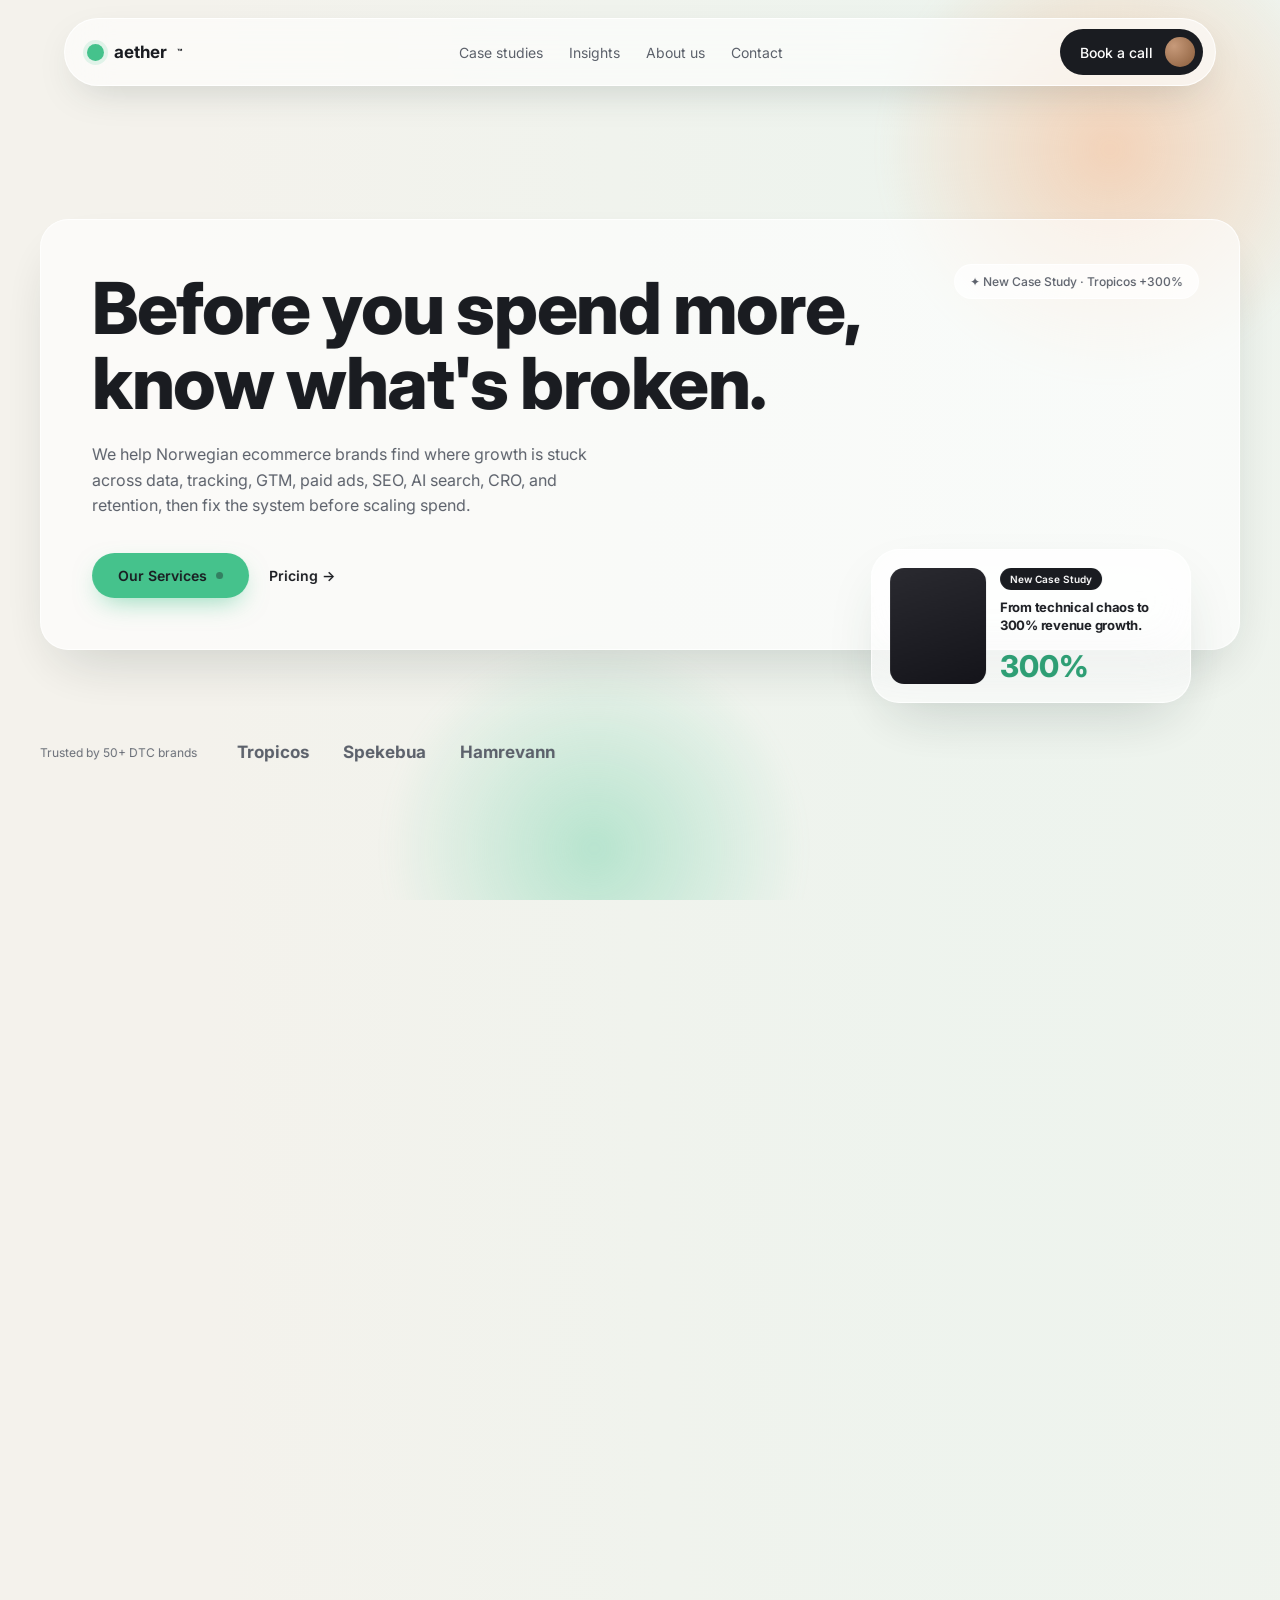
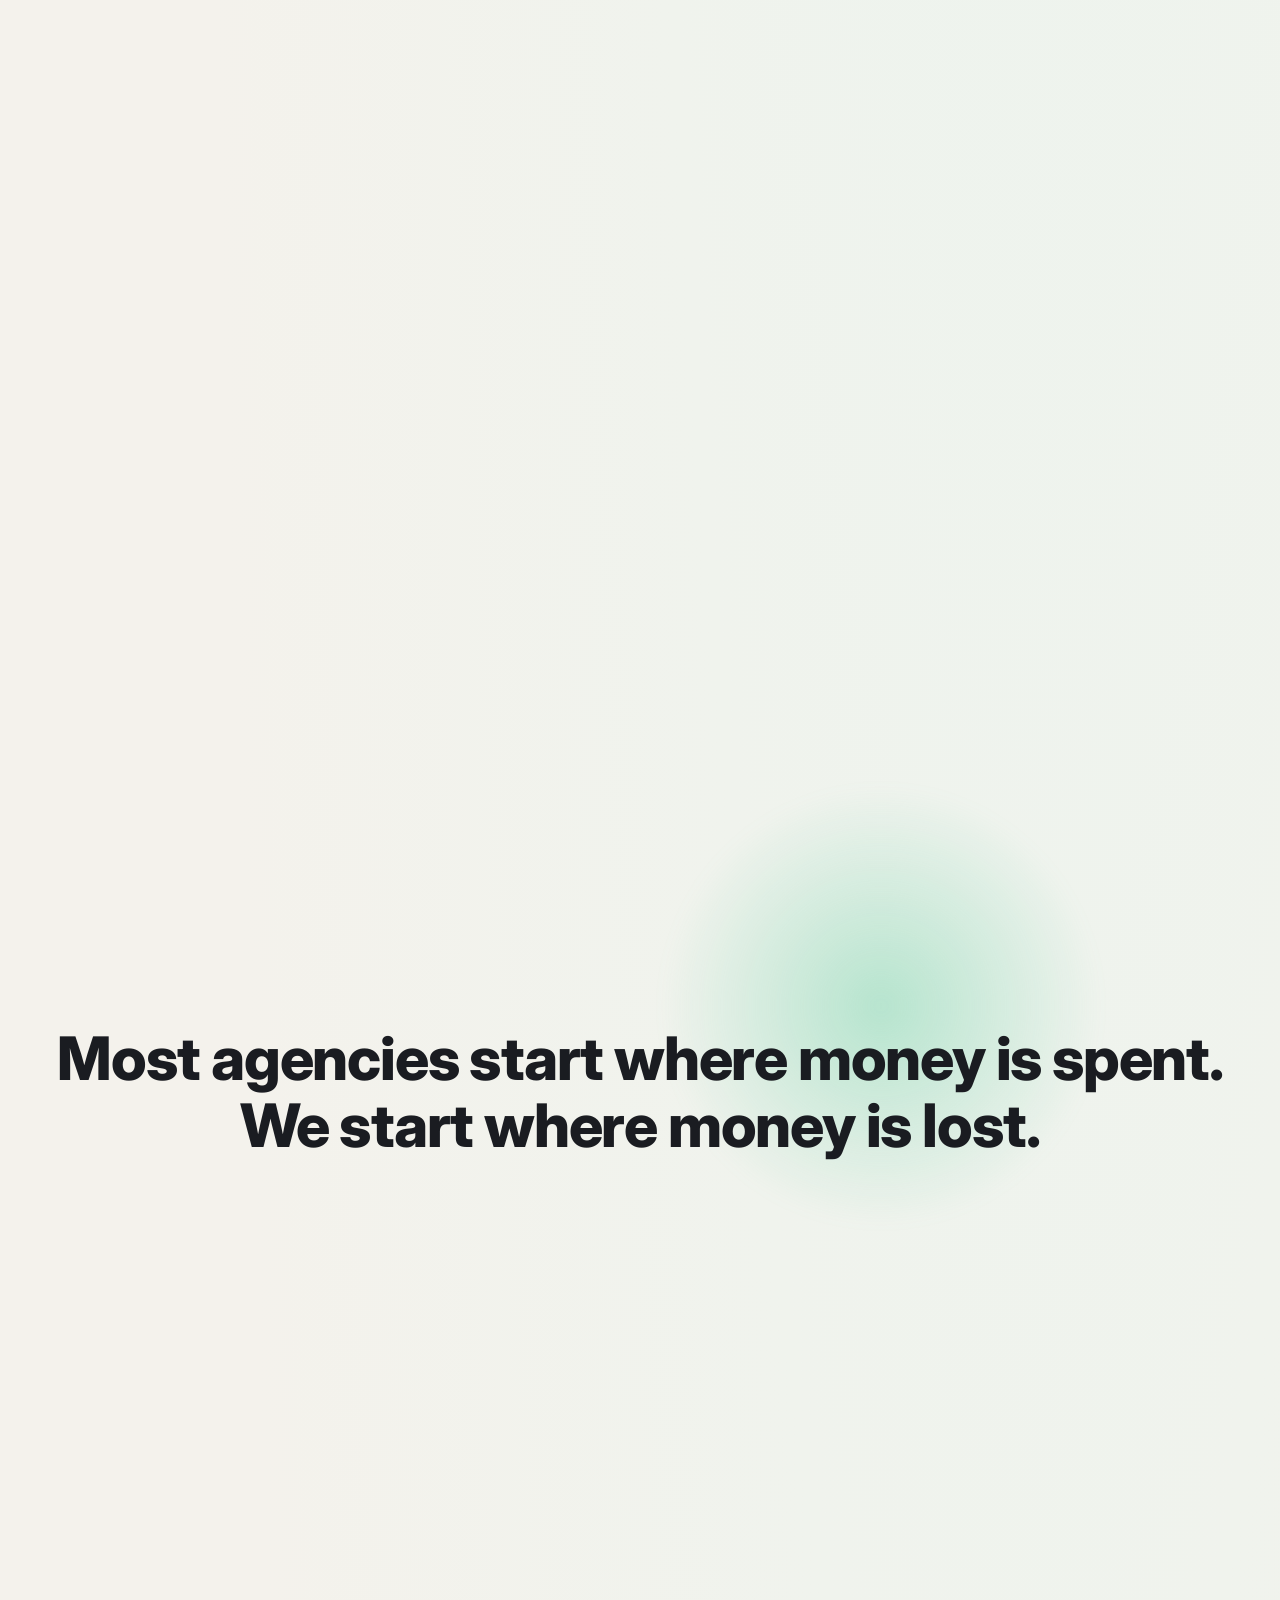
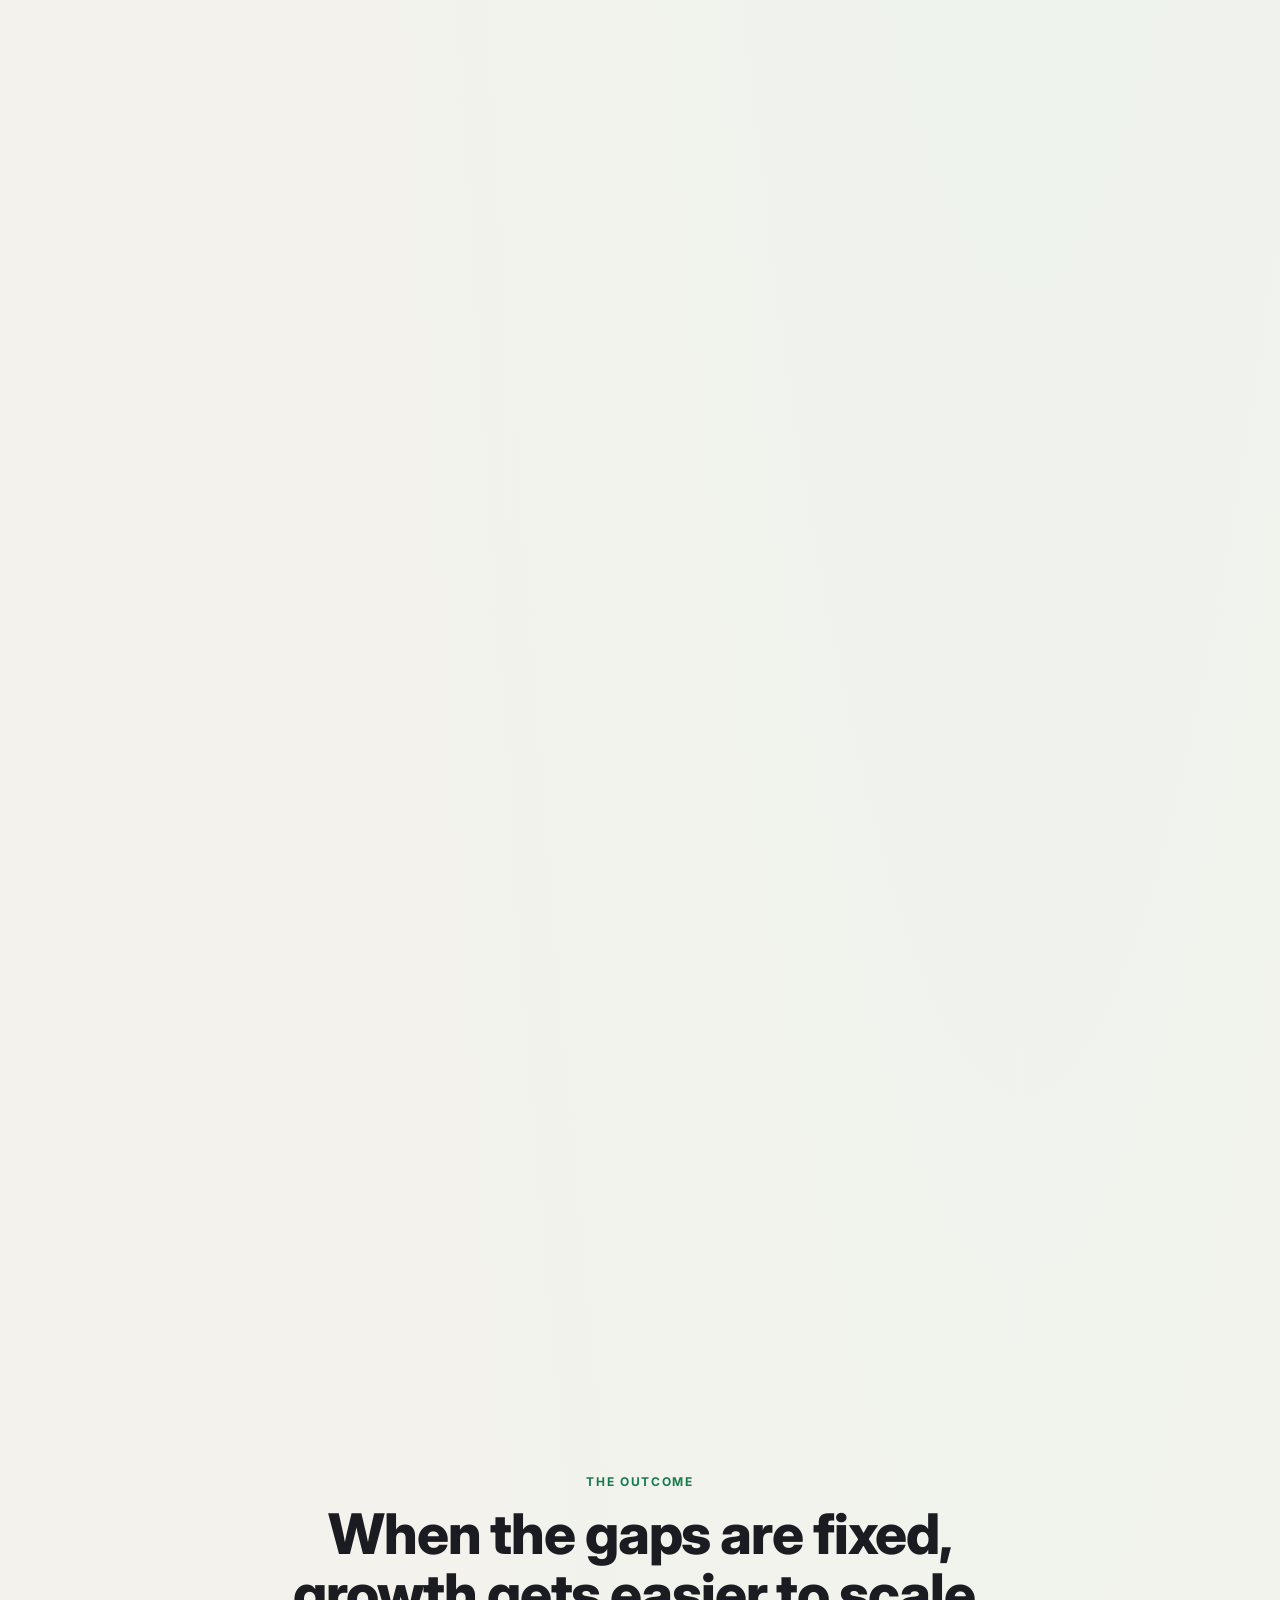
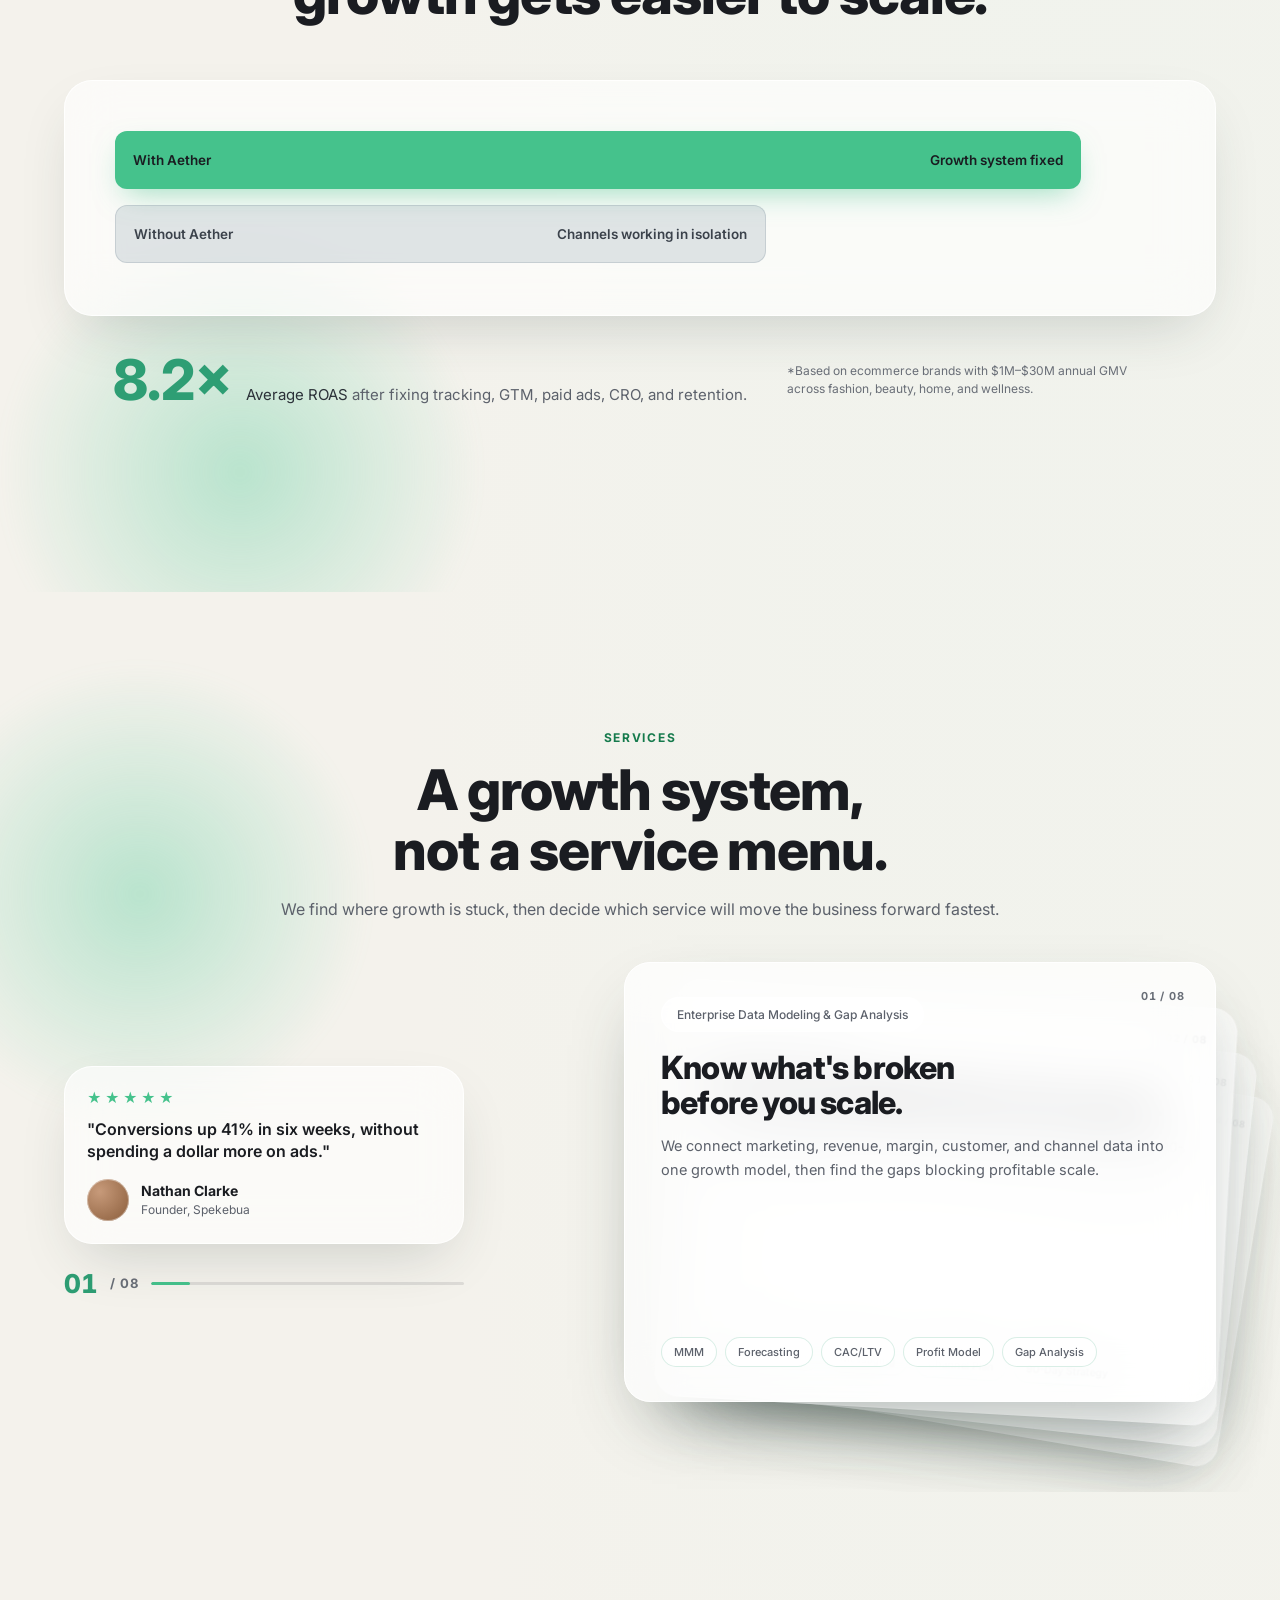
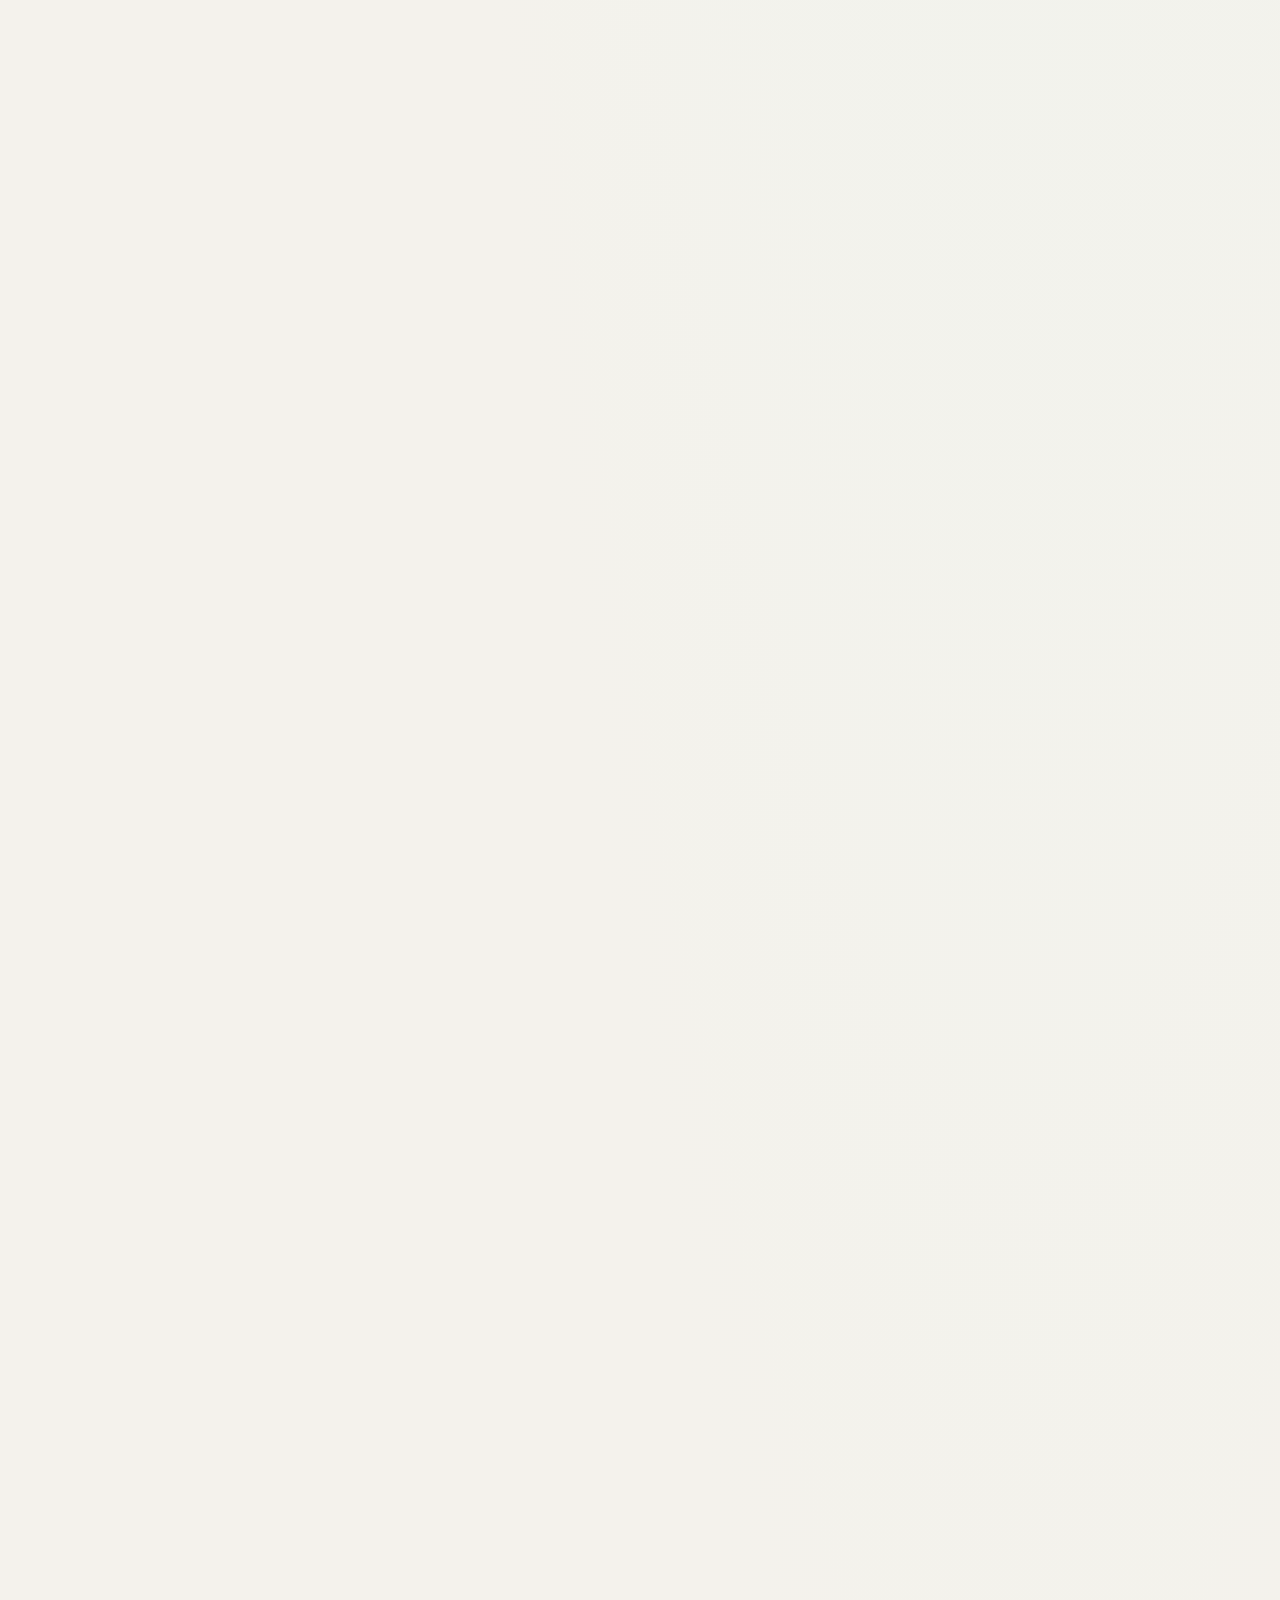
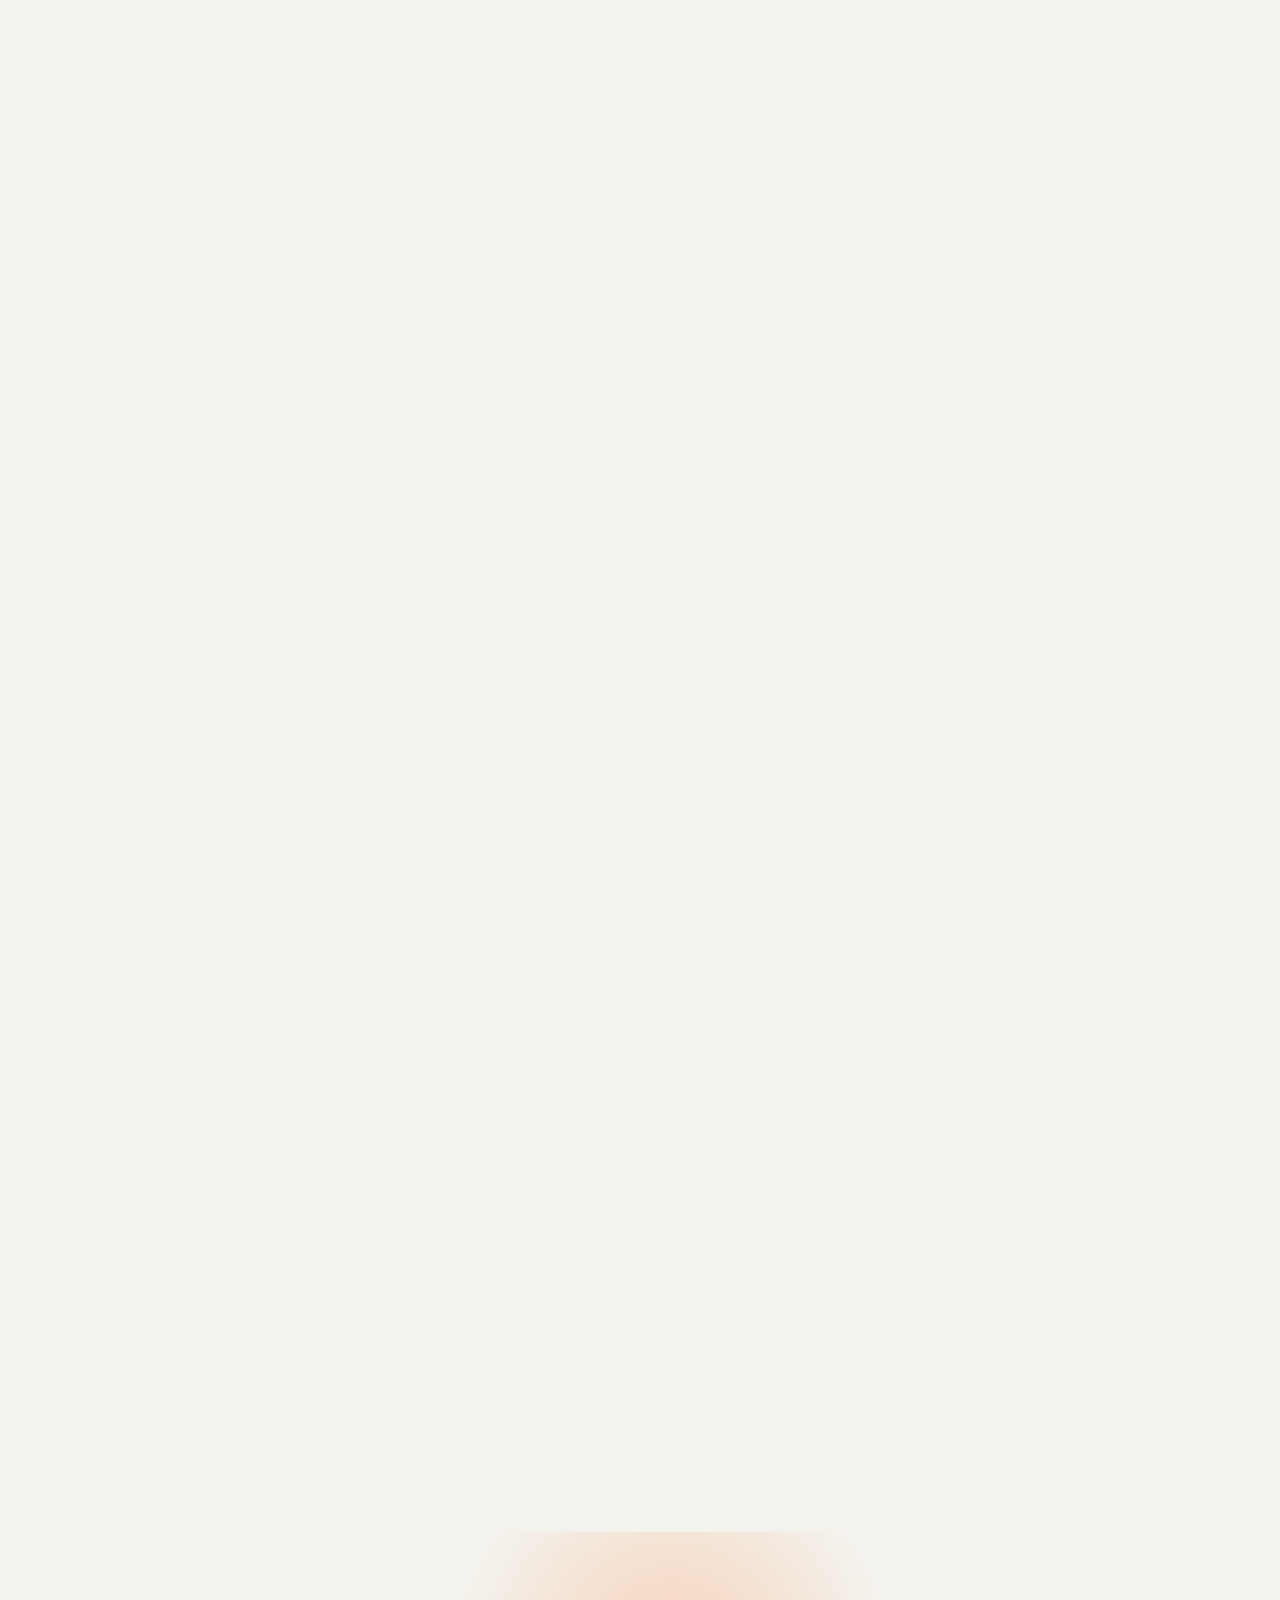
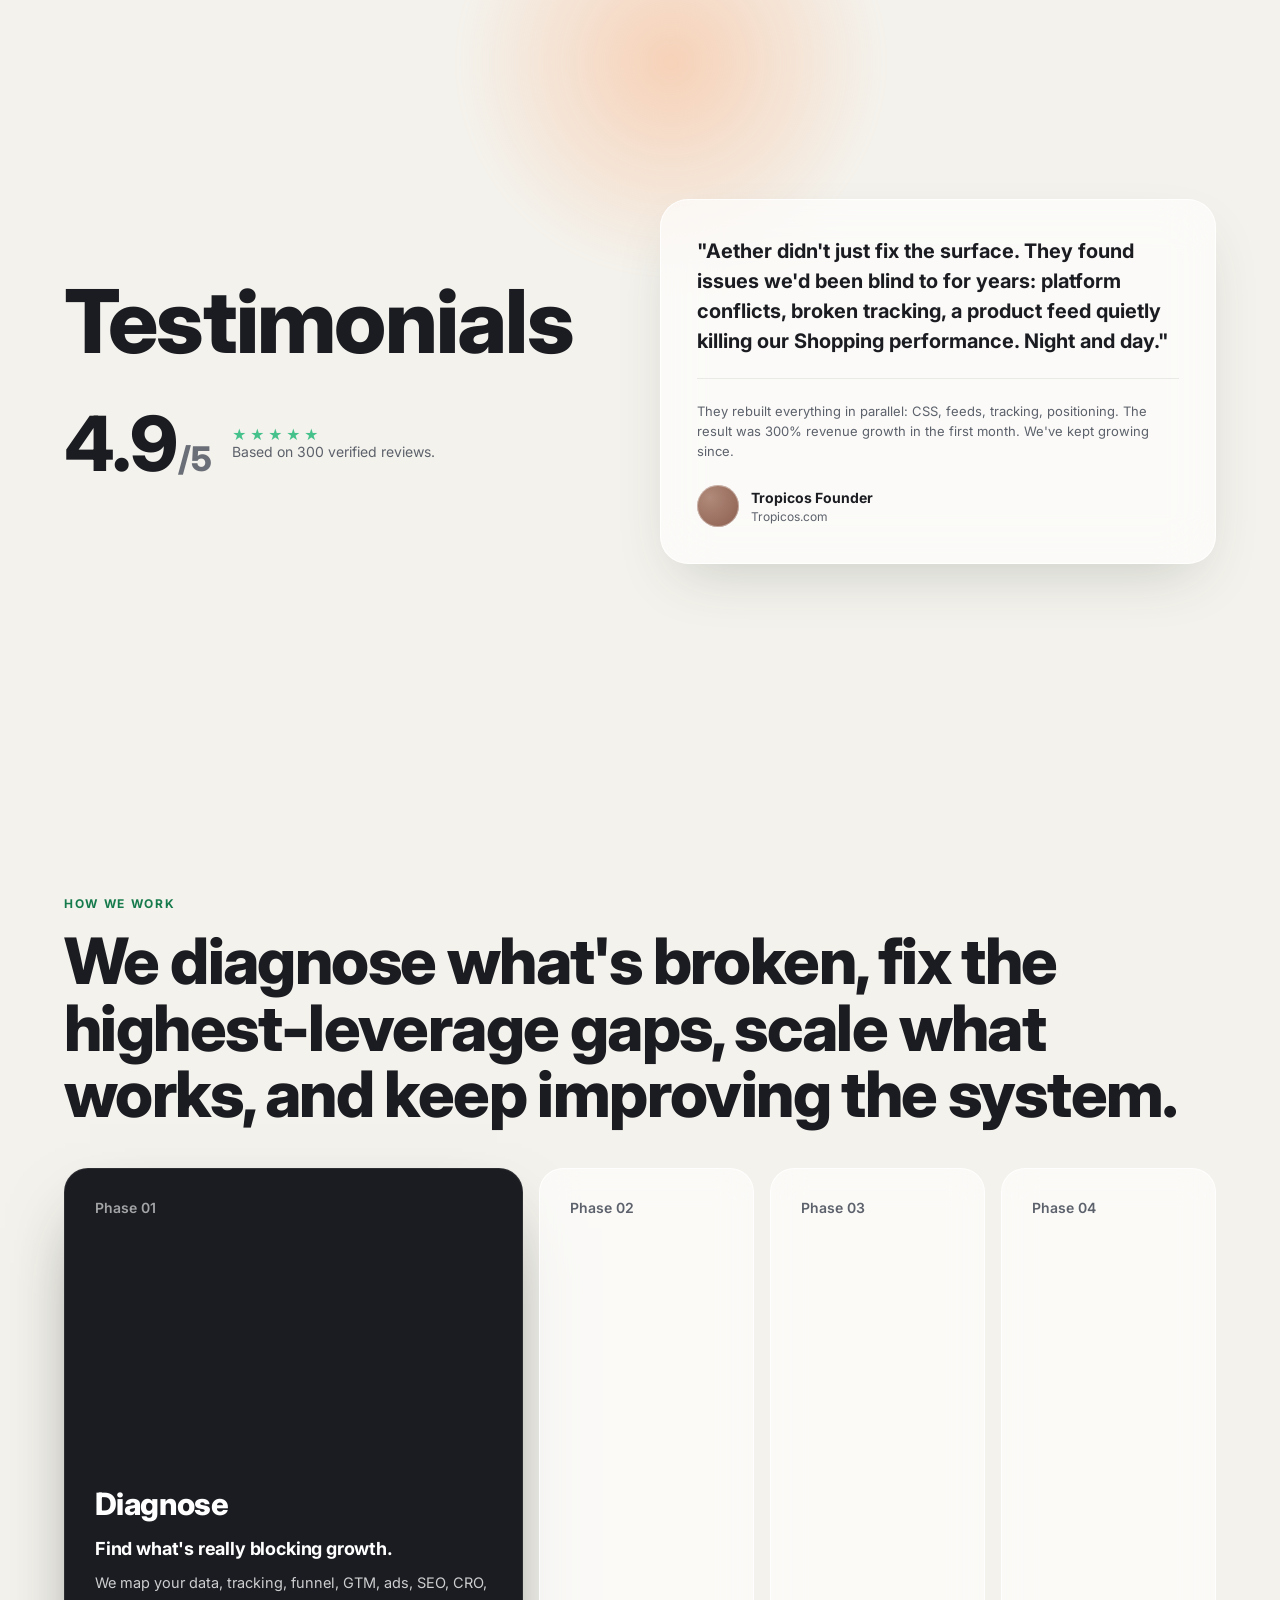
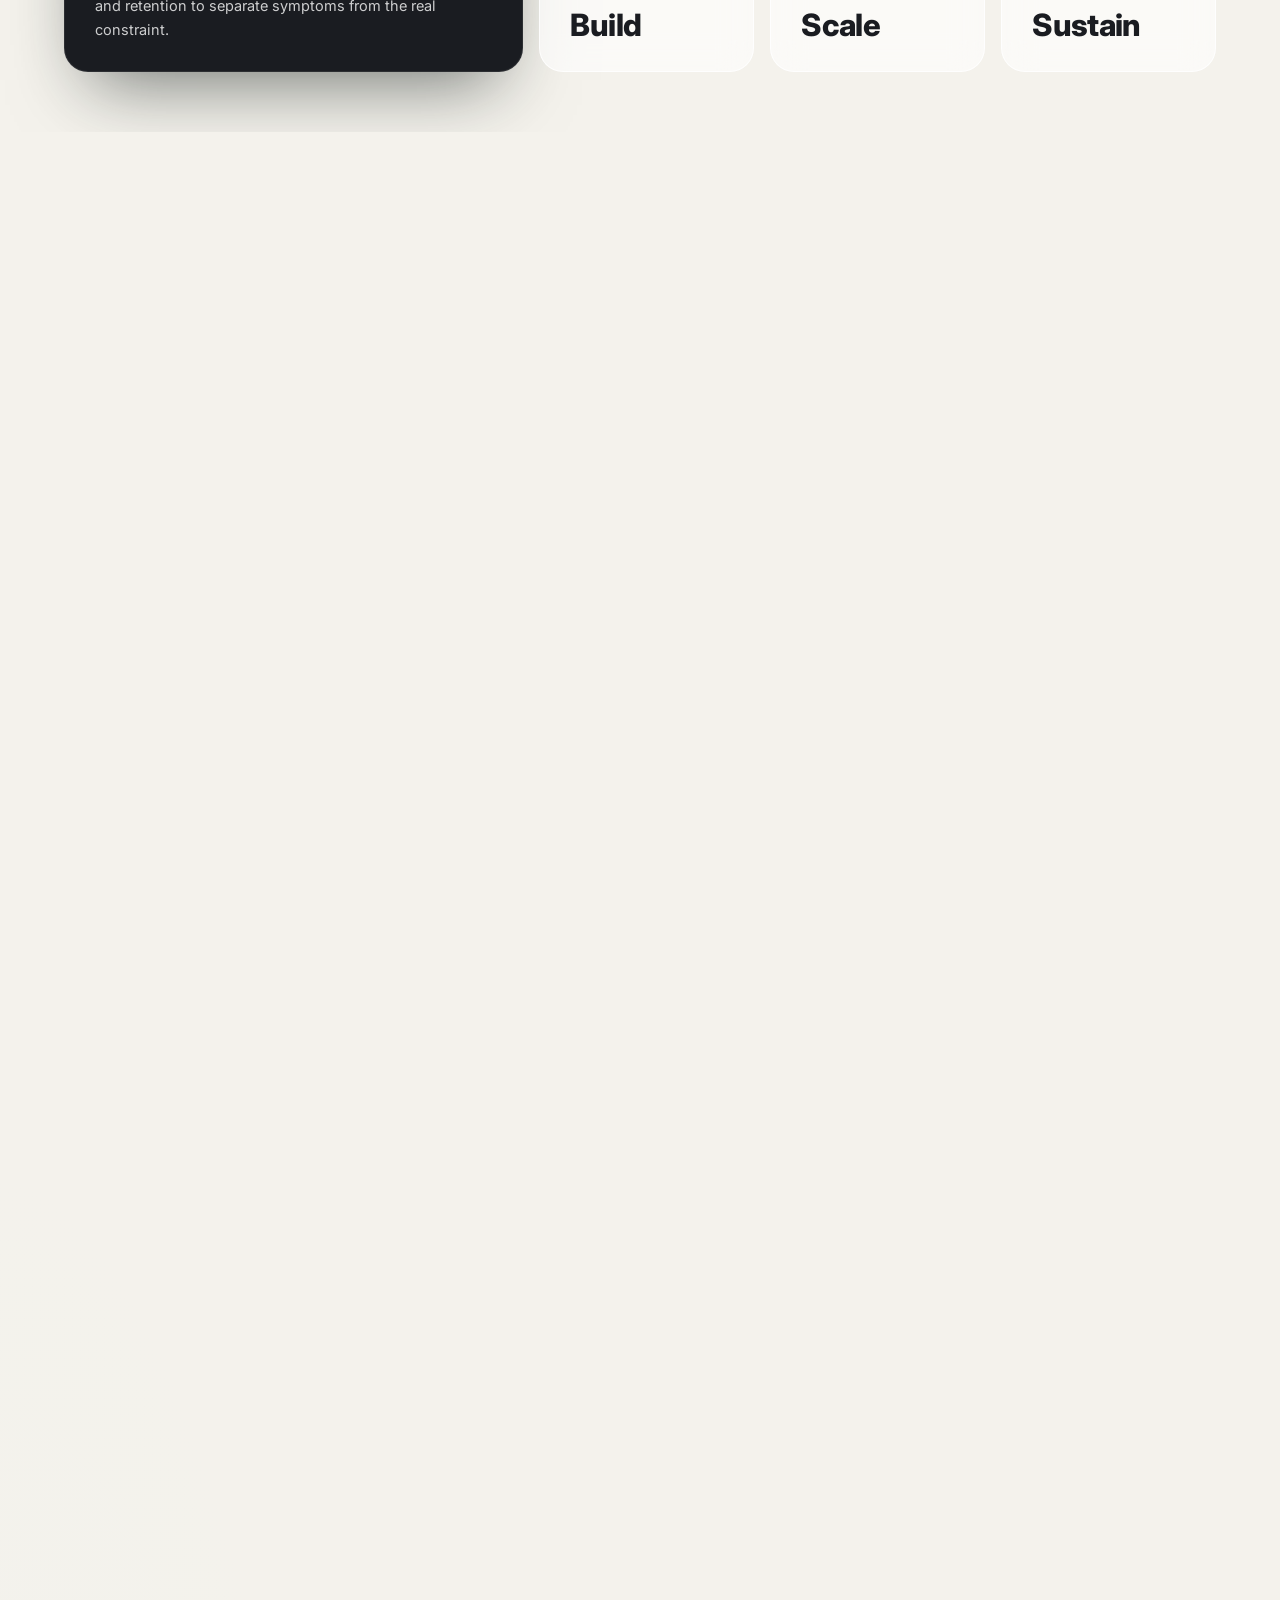
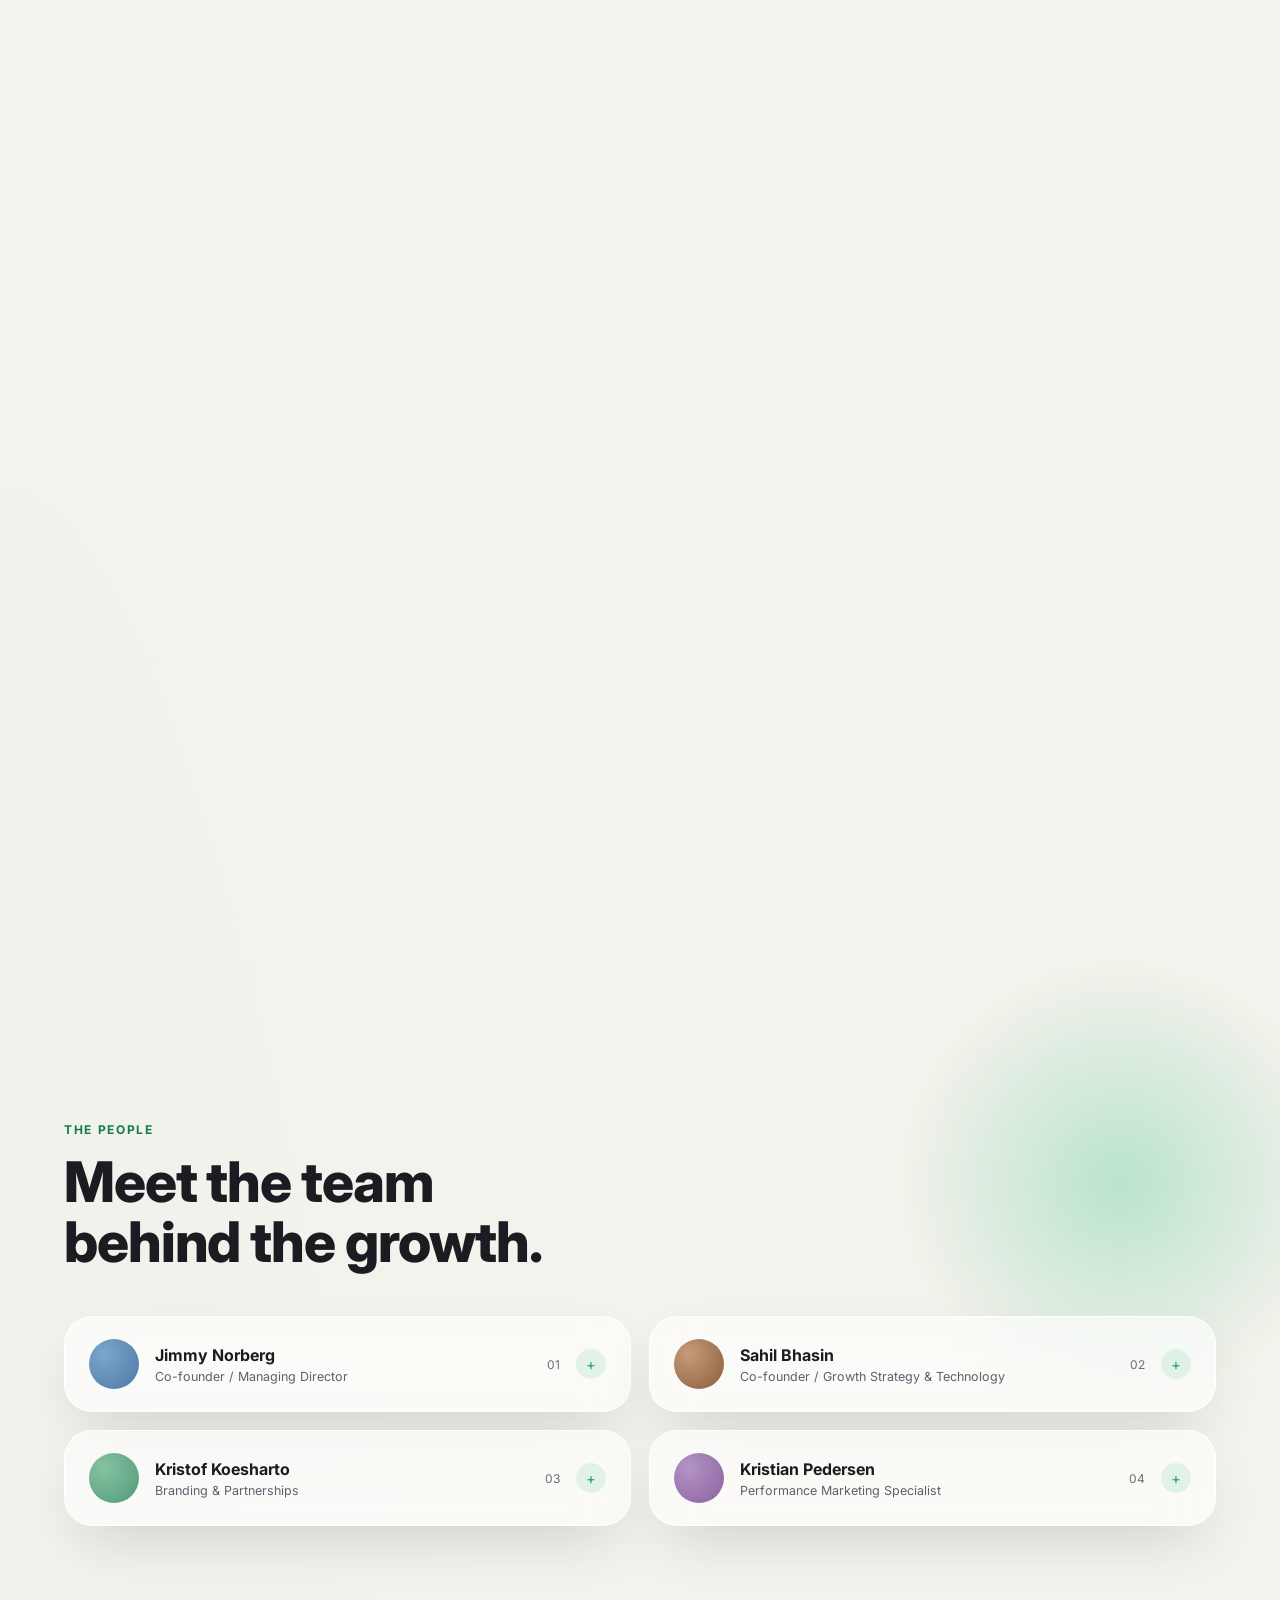
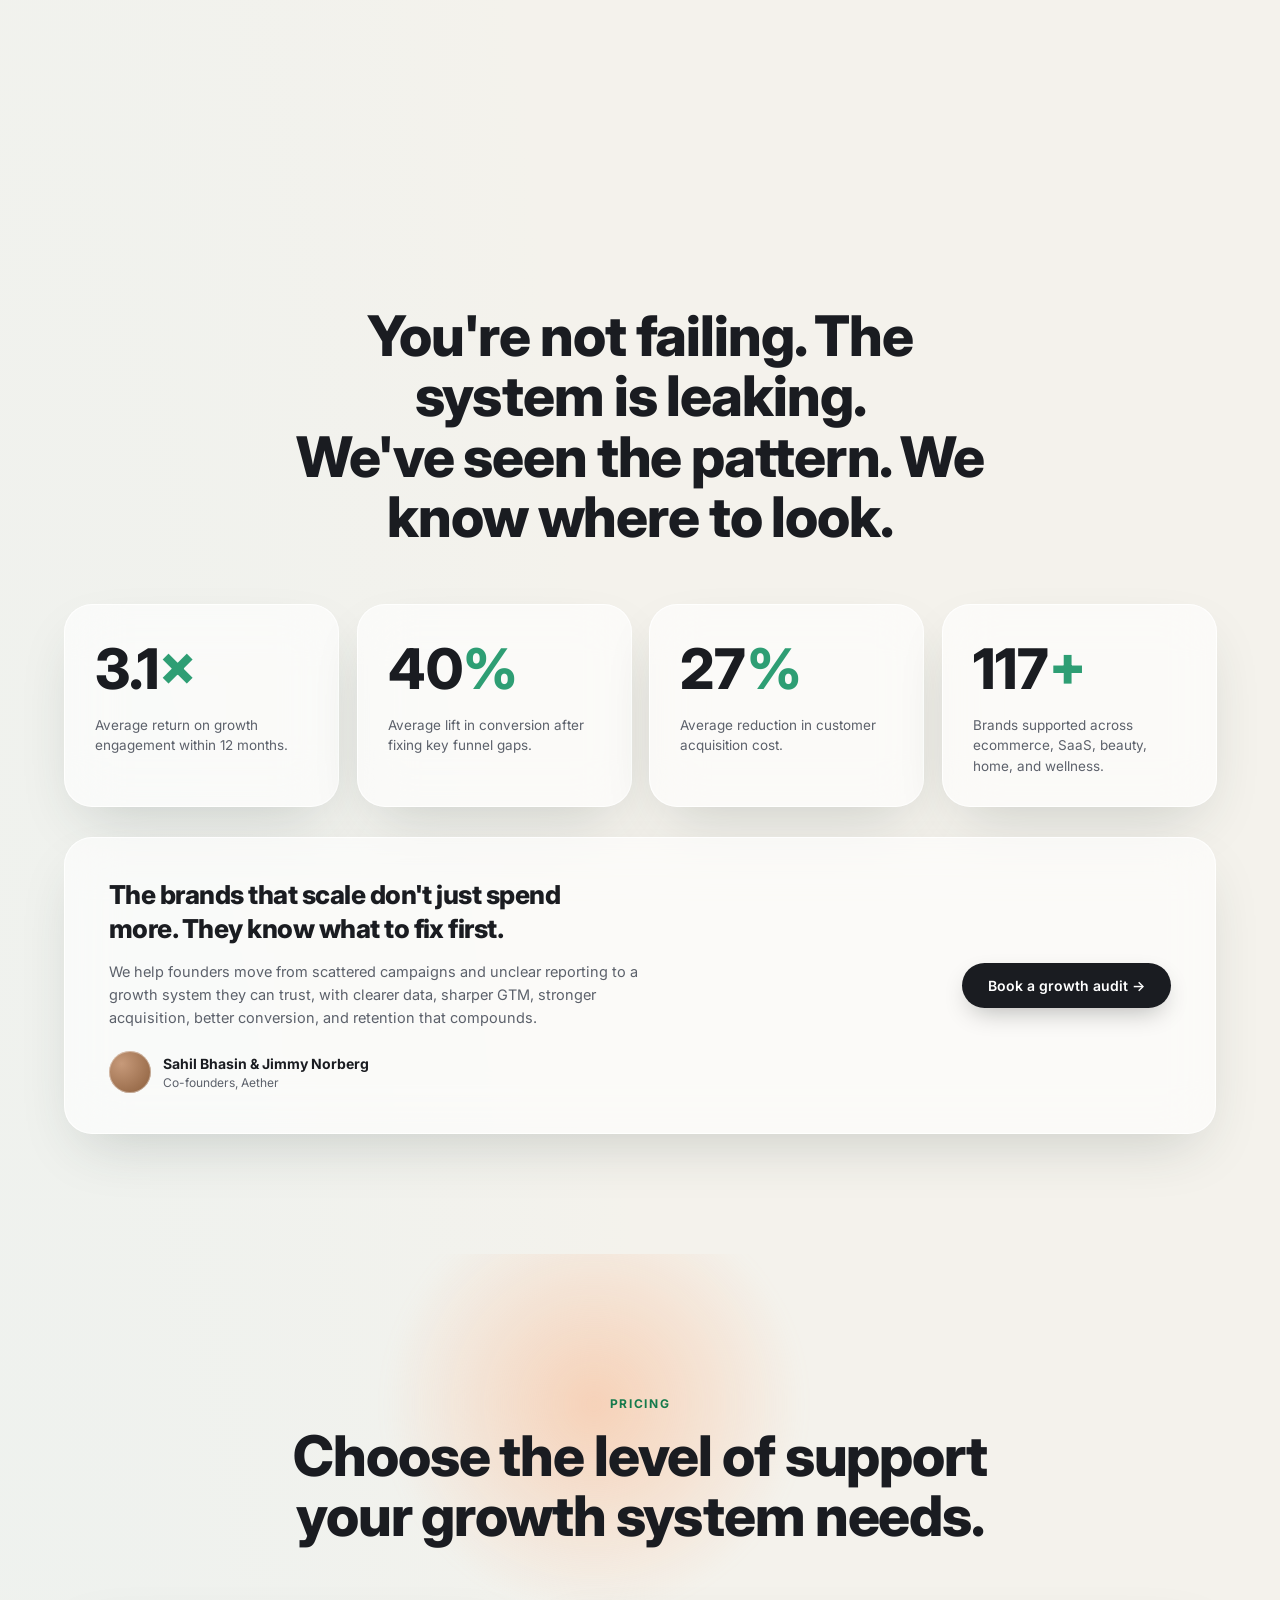
==== commit 135e6866: "Change Ather to Aether and update index.html links" ====
--- a/index.html
+++ b/index.html
@@ -3,7 +3,7 @@
 <head>
   <meta charset="UTF-8" />
   <meta name="viewport" content="width=device-width, initial-scale=1.0" />
-  <title>Ather · Performance Growth</title>
+  <title>Aether · Performance Growth</title>
   <link rel="preconnect" href="https://fonts.googleapis.com" />
   <link rel="preconnect" href="https://fonts.gstatic.com" crossorigin />
   <link href="https://fonts.googleapis.com/css2?family=Inter:wght@400;500;600;700;800&display=swap" rel="stylesheet" />
@@ -14,7 +14,7 @@
   <!-- NAV -->
   <div class="nav">
     <div class="nav-inner">
-      <a class="nav-logo" href="#top"><span class="dot"></span>ather<sup>™</sup></a>
+      <a class="nav-logo" href="#top"><span class="dot"></span>aether<sup>™</sup></a>
       <ul class="nav-links">
         <li><a href="Case Studies.html">Case studies</a></li>
         <li><a href="Insights.html">Insights</a></li>
@@ -76,7 +76,7 @@
           <div class="ba-grid">
         <article class="ba-card before">
           <span class="k">Before</span>
-          <div class="ba-brand"><span class="bd"></span>ather<sup>™</sup></div>
+          <div class="ba-brand"><span class="bd"></span>aether<sup>™</sup></div>
           <h3>Spending more, but still unsure what's working.</h3>
           <hr class="rule" />
           <ul class="ba-list">
@@ -89,7 +89,7 @@
         </article>
         <article class="ba-card after">
           <span class="k">After</span>
-          <div class="ba-brand"><span class="bd"></span>ather<sup>™</sup></div>
+          <div class="ba-brand"><span class="bd"></span>aether<sup>™</sup></div>
           <h3>Knowing what to fix before you scale.</h3>
           <hr class="rule" />
           <ul class="ba-list">
@@ -117,8 +117,8 @@
       <div class="sec-head"><span class="eyebrow">The outcome</span><h2>When the gaps are fixed, growth gets easier to scale.</h2></div>
       <div class="glass chart-card">
         <div class="bars">
-          <div class="bar with" data-bar="92"><span>With Ather</span><span>Growth system fixed</span></div>
-          <div class="bar without" data-bar="62"><span>Without Ather</span><span>Channels working in isolation</span></div>
+          <div class="bar with" data-bar="92"><span>With Aether</span><span>Growth system fixed</span></div>
+          <div class="bar without" data-bar="62"><span>Without Aether</span><span>Channels working in isolation</span></div>
         </div>
       </div>
       <div class="results-foot">
@@ -224,7 +224,7 @@
           </div>
         </div>
         <figure class="glass qcard">
-          <blockquote>"Ather didn't just fix the surface. They found issues we'd been blind to for years: platform conflicts, broken tracking, a product feed quietly killing our Shopping performance. Night and day."</blockquote>
+          <blockquote>"Aether didn't just fix the surface. They found issues we'd been blind to for years: platform conflicts, broken tracking, a product feed quietly killing our Shopping performance. Night and day."</blockquote>
           <hr class="rule" />
           <p class="sub">They rebuilt everything in parallel: CSS, feeds, tracking, positioning. The result was 300% revenue growth in the first month. We've kept growing since.</p>
           <figcaption class="person"><span class="av av-clay"></span><span class="meta"><strong>Tropicos Founder</strong><em>Tropicos.com</em></span></figcaption>
@@ -304,7 +304,7 @@
         <div>
           <h3>The brands that scale don't just spend more. They know what to fix first.</h3>
           <p class="sub">We help founders move from scattered campaigns and unclear reporting to a growth system they can trust, with clearer data, sharper GTM, stronger acquisition, better conversion, and retention that compounds.</p>
-          <div class="person"><span class="av av-tan"></span><span class="meta"><strong>Sahil Bhasin &amp; Jimmy Norberg</strong><em>Co-founders, Ather</em></span></div>
+          <div class="person"><span class="av av-tan"></span><span class="meta"><strong>Sahil Bhasin &amp; Jimmy Norberg</strong><em>Co-founders, Aether</em></span></div>
         </div>
         <a class="pill pill-dark" href="#contact">Book a growth audit →</a>
       </div>
@@ -398,7 +398,7 @@
             <span class="eyebrow" style="color:var(--muted)">Services</span>
             <div class="cs-svc-tags"><span class="chip">Google Shopping</span><span class="chip">Paid Acquisition</span><span class="chip">Platform &amp; App Fixes</span><span class="chip">+2</span></div>
             <hr class="rule" />
-            <p style="font-size:15px;font-weight:600;line-height:1.5;margin-bottom:22px">"We thought it was the market. Ather showed us the platform was on fire. Fixing it changed everything."</p>
+            <p style="font-size:15px;font-weight:600;line-height:1.5;margin-bottom:22px">"We thought it was the market. Aether showed us the platform was on fire. Fixing it changed everything."</p>
             <div class="person"><span class="av av-plum"></span><span class="meta"><strong>Jimmy</strong><em>Tropicos</em></span></div>
           </div>
           <div class="cs-photo">✦ Tropicos</div>
@@ -416,19 +416,19 @@
         <figure class="glass qw-card">
           <div class="qw-top"><div class="stars">★★★★★</div><span style="color:var(--muted-2)">+</span></div>
           <hr class="rule" />
-          <blockquote>"We had platform conflicts, broken product feeds, and a Google Shopping setup burning budget. Ather found every issue and fixed them all. ROAS went from 0.5 to 4–5 inside a month."</blockquote>
+          <blockquote>"We had platform conflicts, broken product feeds, and a Google Shopping setup burning budget. Aether found every issue and fixed them all. ROAS went from 0.5 to 4–5 inside a month."</blockquote>
           <figcaption class="person"><span class="av av-tan"></span><span class="meta"><strong>Tropicos Founder</strong><em>Tropicos.com</em></span></figcaption>
         </figure>
         <figure class="glass qw-card">
           <div class="qw-top"><div class="stars">★★★★★</div><span style="color:var(--muted-2)">+</span></div>
           <hr class="rule" />
-          <blockquote>"Migrating 2M+ data points from Mystore to Shopify without losing a single order history. Ather made it look easy. Our infrastructure is now built for the next 5 years."</blockquote>
+          <blockquote>"Migrating 2M+ data points from Mystore to Shopify without losing a single order history. Aether made it look easy. Our infrastructure is now built for the next 5 years."</blockquote>
           <figcaption class="person"><span class="av av-clay"></span><span class="meta"><strong>Nathan Clarke</strong><em>Spekebua.no</em></span></figcaption>
         </figure>
         <figure class="glass qw-card">
           <div class="qw-top"><div class="stars">★★★★★</div><span style="color:var(--muted-2)">+</span></div>
           <hr class="rule" />
-          <blockquote>"We'd plateaued for 14 months before Ather. We thought it was the market. It was us."</blockquote>
+          <blockquote>"We'd plateaued for 14 months before Aether. We thought it was the market. It was us."</blockquote>
           <figcaption class="person"><span class="av av-rust"></span><span class="meta"><strong>Hamrevann Lead</strong><em>Hamrevann Development</em></span></figcaption>
         </figure>
       </div>
@@ -470,7 +470,7 @@
         </div>
 
         <div class="faq-item open" data-group="general">
-          <div class="faq-q">What exactly does Ather do?<span class="ic">−</span></div>
+          <div class="faq-q">What exactly does Aether do?<span class="ic">−</span></div>
           <div class="faq-a"><p>We help ecommerce brands find what is blocking profitable growth, then fix the system behind it: data, tracking, GTM, paid ads, SEO, AI search, CRO, retention, and growth modeling.</p><p>We are not here to just run campaigns. We help you understand what is broken, what to fix first, and how to scale with more clarity.</p></div>
         </div>
         <div class="faq-item" data-group="general">
@@ -478,7 +478,7 @@
           <div class="faq-a"><p>We work with ecommerce and DTC brands that already have traction but feel growth is getting harder, more expensive, or less predictable.</p><p>Most clients come to us when they are spending on acquisition, getting traffic, but still asking: "Why is profit not scaling the way revenue is?"</p></div>
         </div>
         <div class="faq-item" data-group="general">
-          <div class="faq-q">How is Ather different from a performance agency?<span class="ic">+</span></div>
+          <div class="faq-q">How is Aether different from a performance agency?<span class="ic">+</span></div>
           <div class="faq-a"><p>Most performance agencies start with campaigns. We start with the gap.</p><p>Before we ask you to spend more, we look at what may be blocking growth: messy tracking, weak positioning, unclear offer, poor landing pages, low retention, slow SEO, or broken data.</p><p>Then we choose the right fix.</p></div>
         </div>
         <div class="faq-item" data-group="general">
@@ -539,7 +539,7 @@
       </div>
       <div class="glass faq-contact">
         <span>More questions? Reach out anytime.</span>
-        <a class="faq-email" href="mailto:support@ather.com"><span class="dot"></span>support@ather.com</a>
+        <a class="faq-email" href="mailto:support@aether.com"><span class="dot"></span>support@aether.com</a>
       </div>
     </div>
   </section>
@@ -603,12 +603,12 @@
       <div class="footer-grid">
         <div>
           <span class="dot"></span>
-          <p class="footer-addr">Ather Performance AS<br />Oslo, Norway</p>
+          <p class="footer-addr">Aether Performance AS<br />Oslo, Norway</p>
           <h3>Get growth notes worth opening.</h3>
           <form id="news-form" class="news"><input type="email" placeholder="Your email" required /><button type="submit" class="pill">Subscribe <span class="d"></span></button></form>
         </div>
         <div>
-          <div class="person"><span class="av av-tan" style="width:48px;height:48px"></span><span class="meta"><strong>Sahil Bhasin &amp; Jimmy Norberg</strong><em>Co-founders, Ather</em></span></div>
+          <div class="person"><span class="av av-tan" style="width:48px;height:48px"></span><span class="meta"><strong>Sahil Bhasin &amp; Jimmy Norberg</strong><em>Co-founders, Aether</em></span></div>
           <nav class="footer-nav">
             <span class="lbl"><span class="dot"></span>Navigation</span>
             <a href="Case Studies.html">Case Studies</a><a href="#services">Services</a><a href="Insights.html">Insights</a><a href="#team">About us</a><a href="#contact">Contact</a>
@@ -618,7 +618,7 @@
         <p class="footer-tag">Find the gap. Fix the system. Scale what works.</p>
       </div>
     </div>
-    <div class="wordmark">ather</div>
+    <div class="wordmark">aether</div>
   </footer>
 
   <script src="atelier-motion.js"></script>
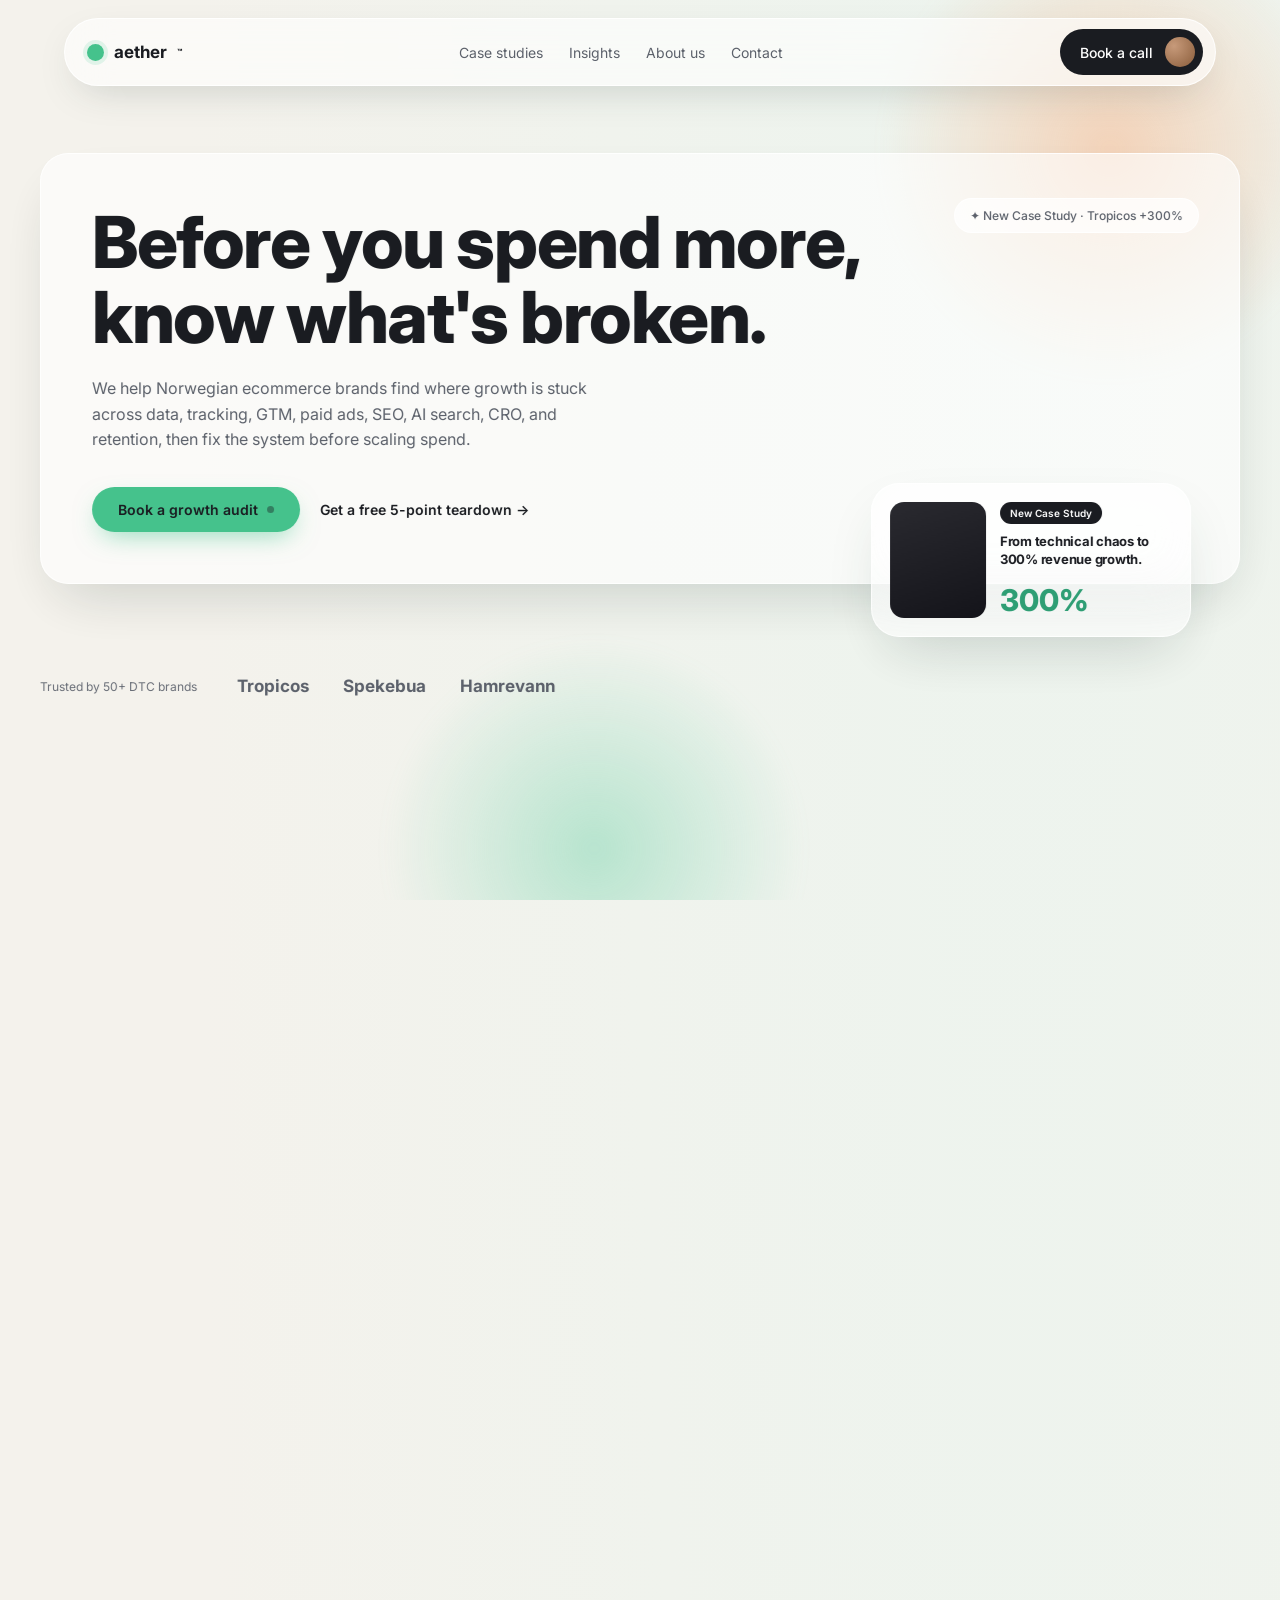
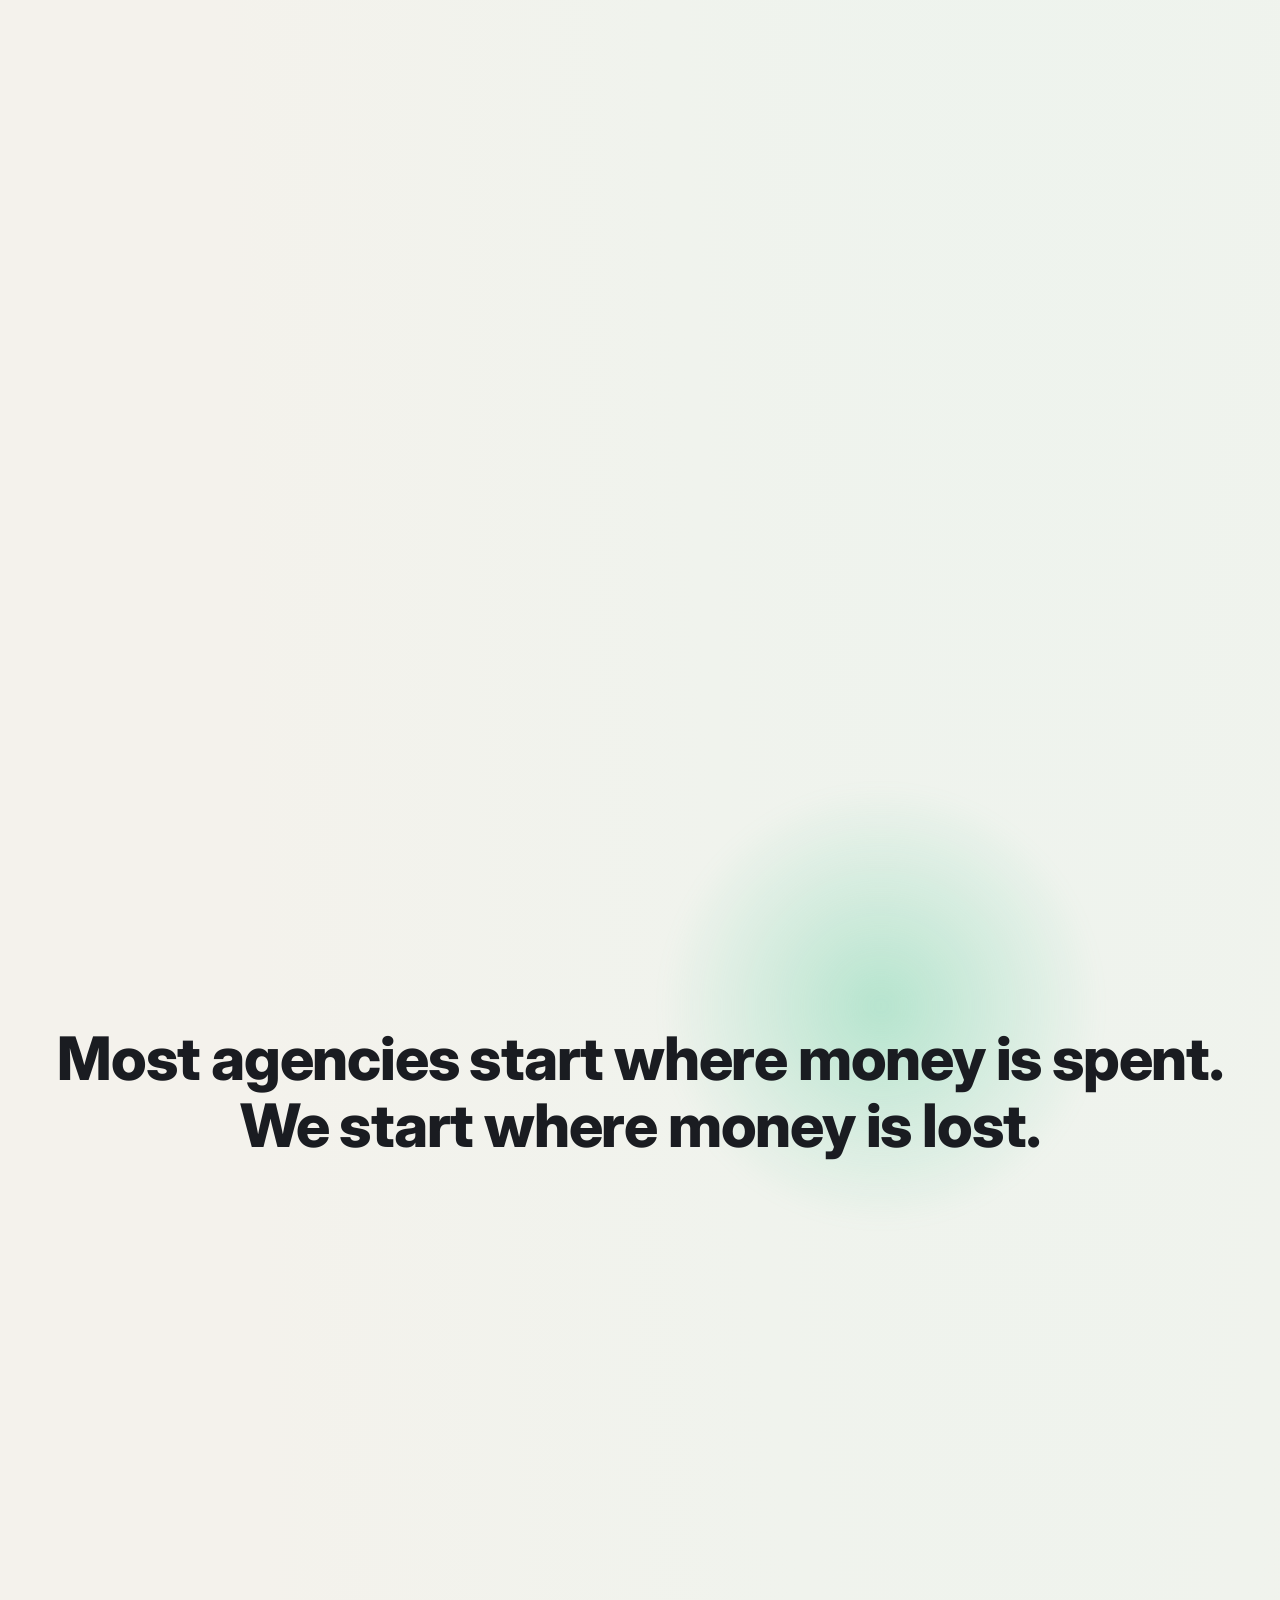
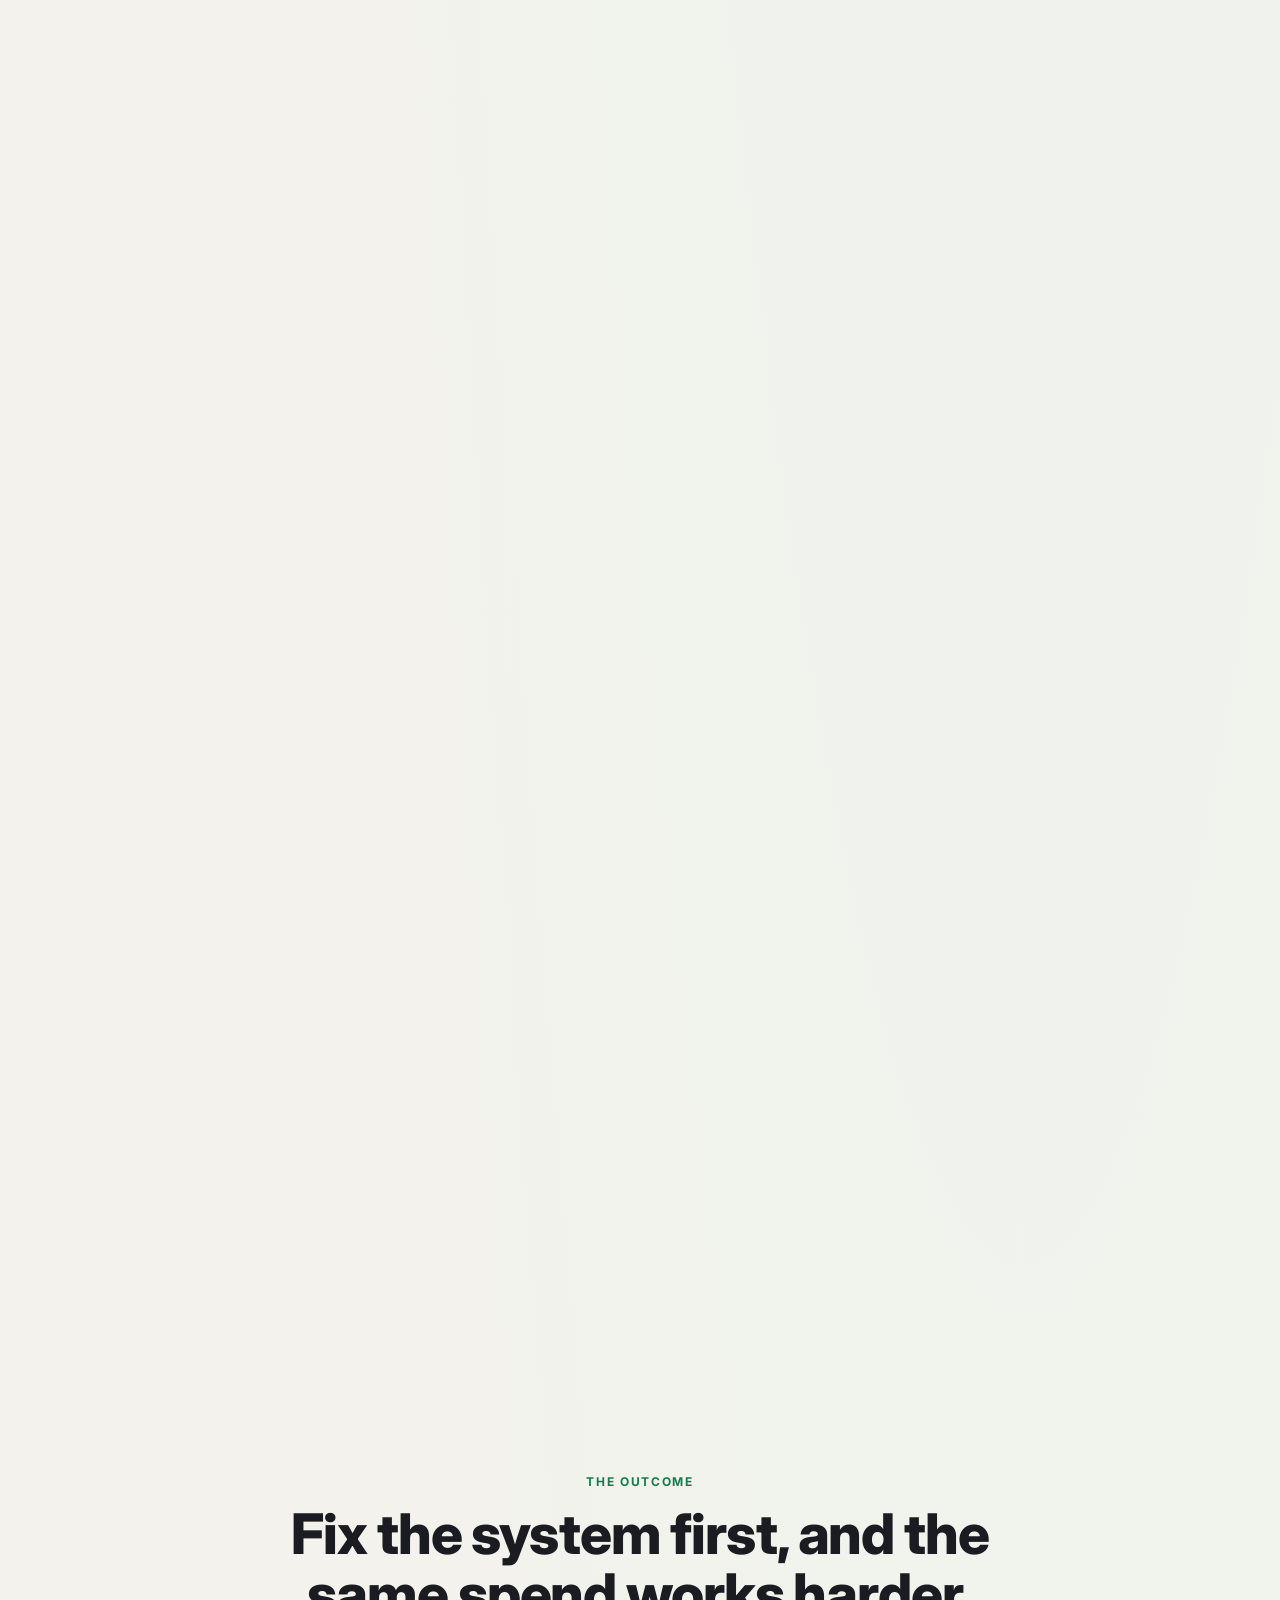
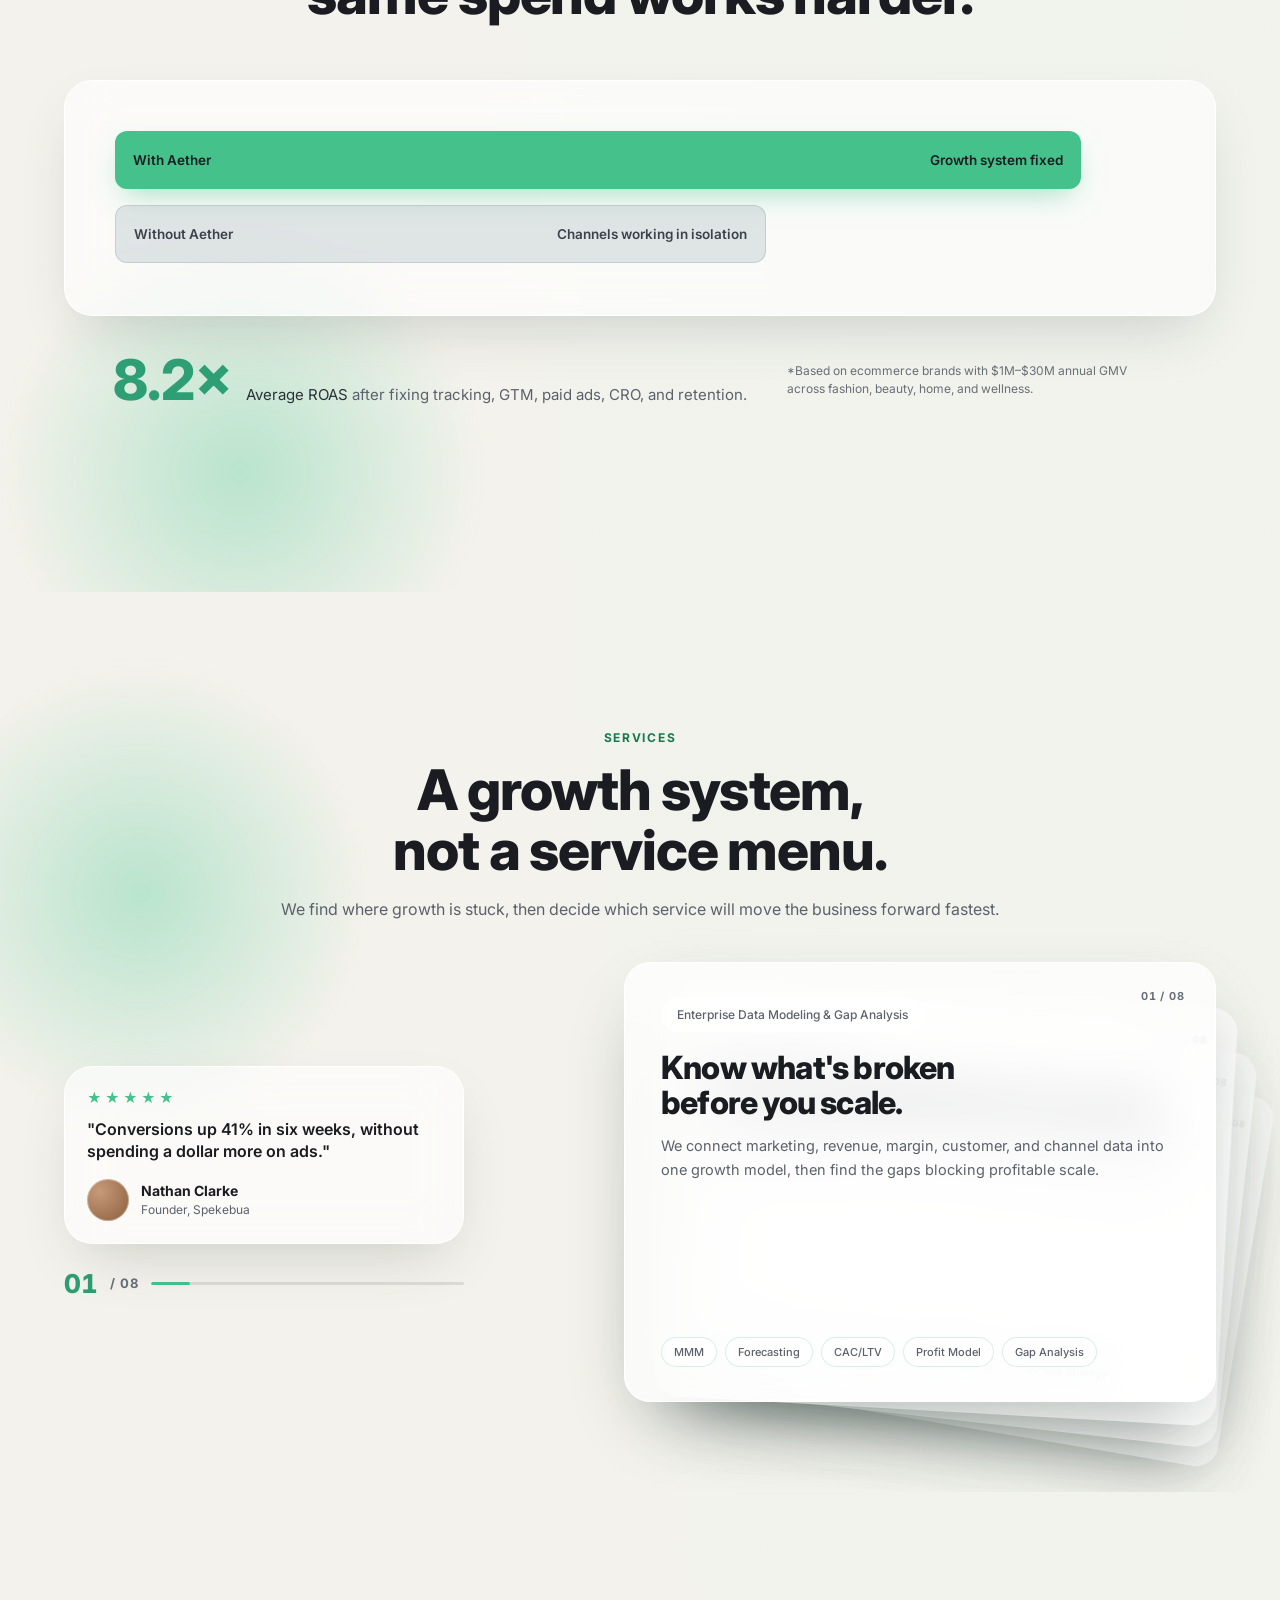
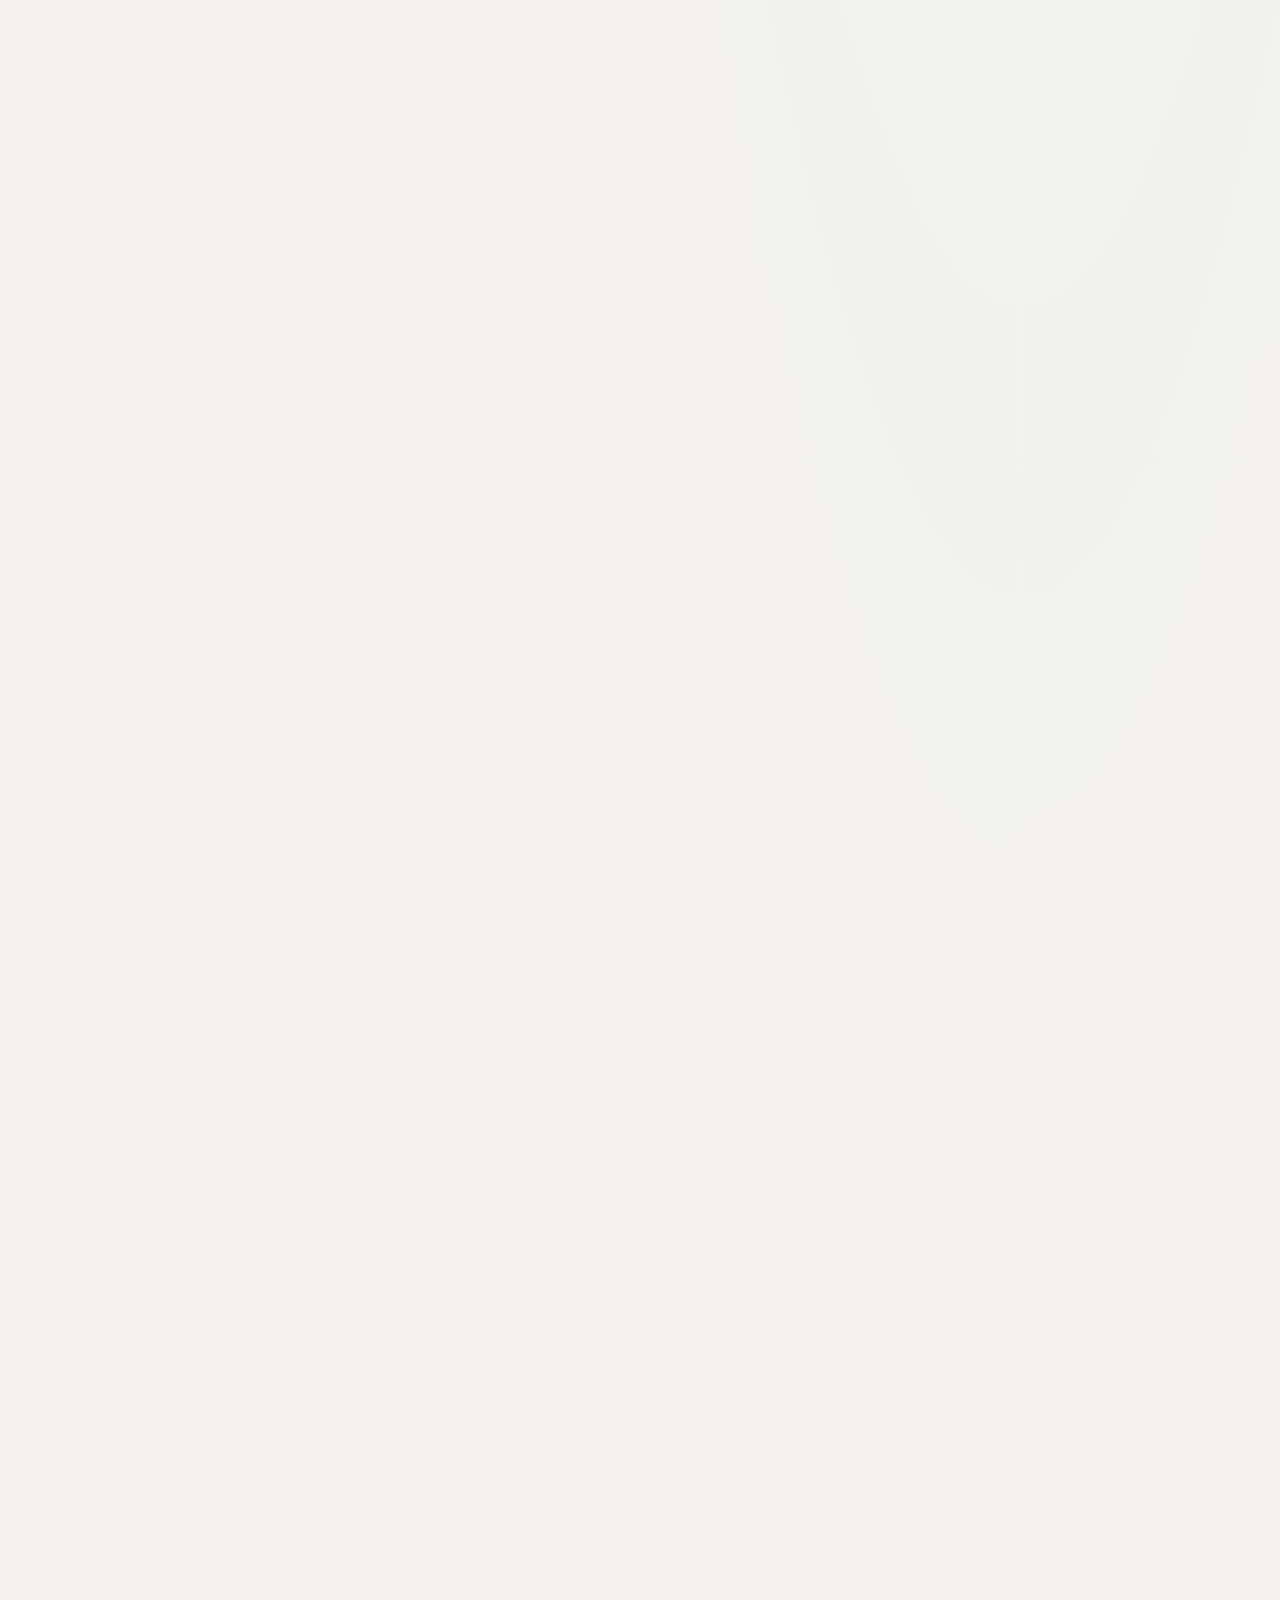
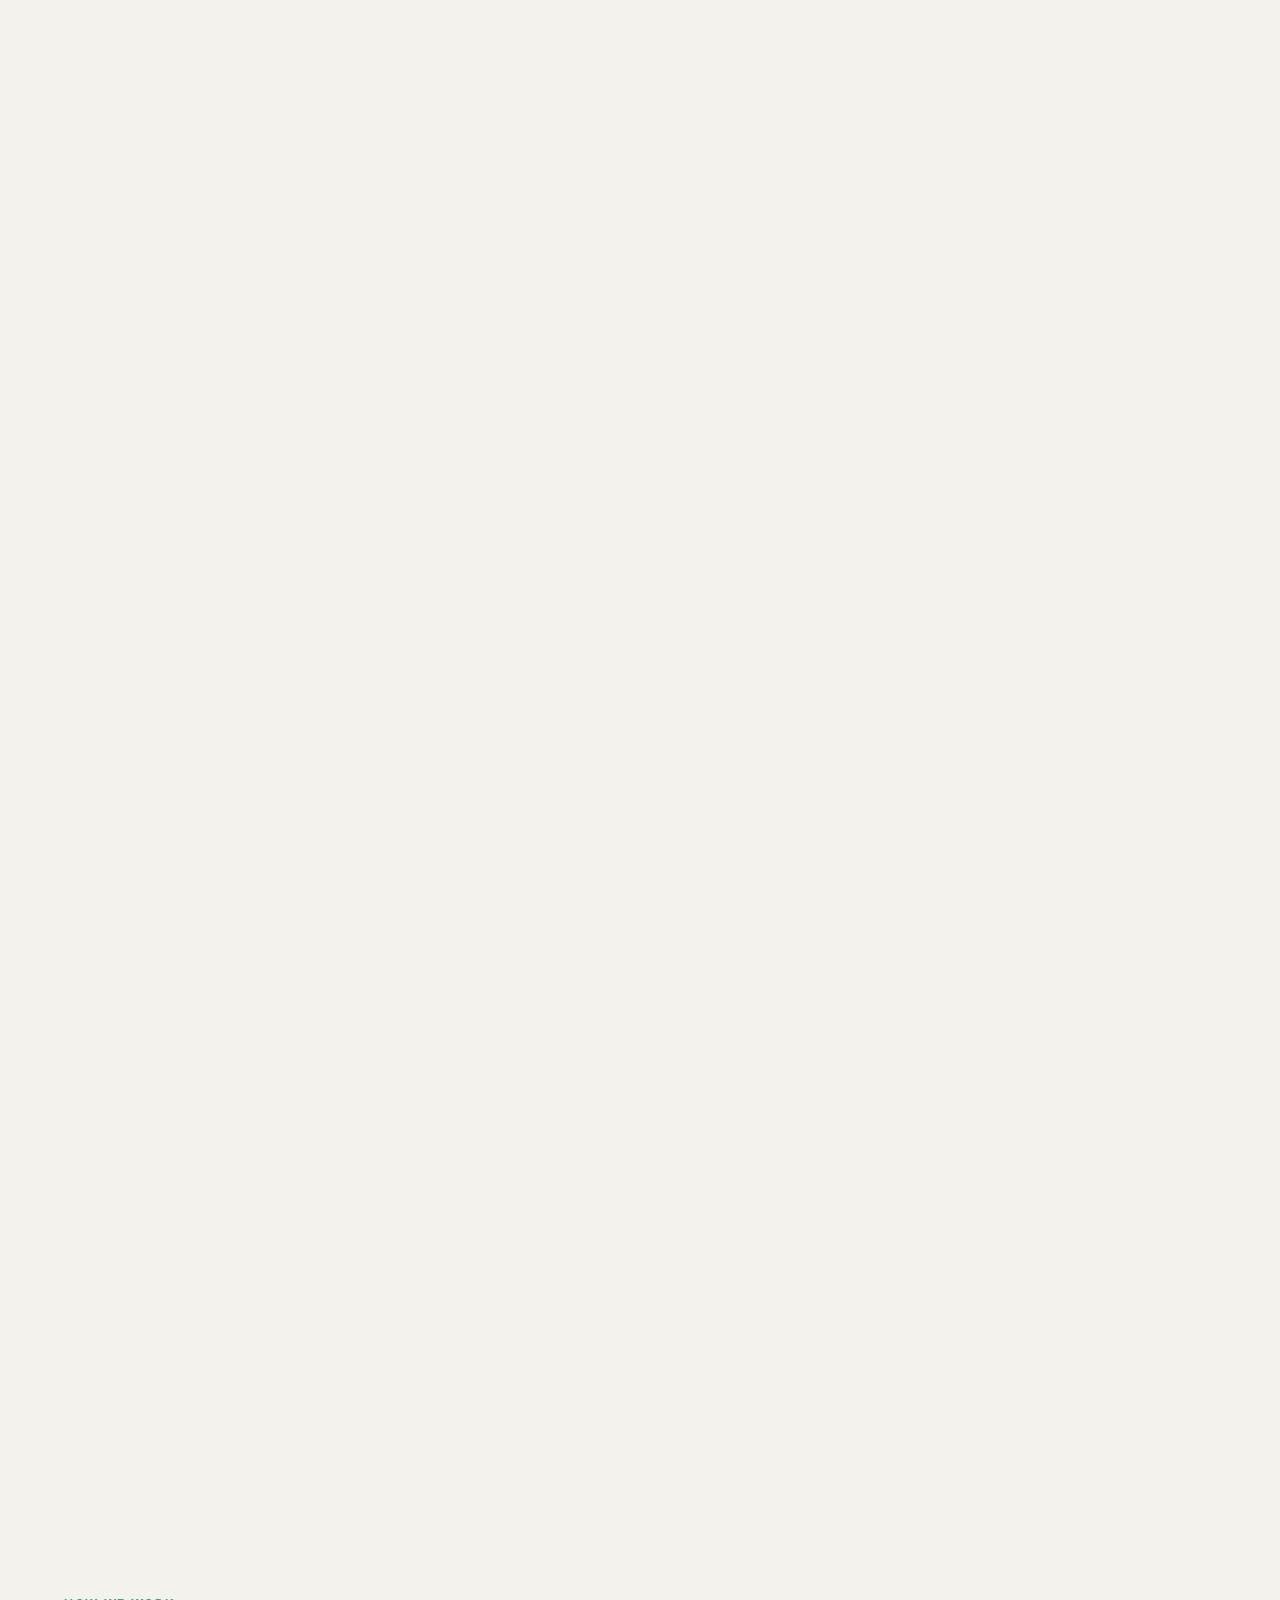
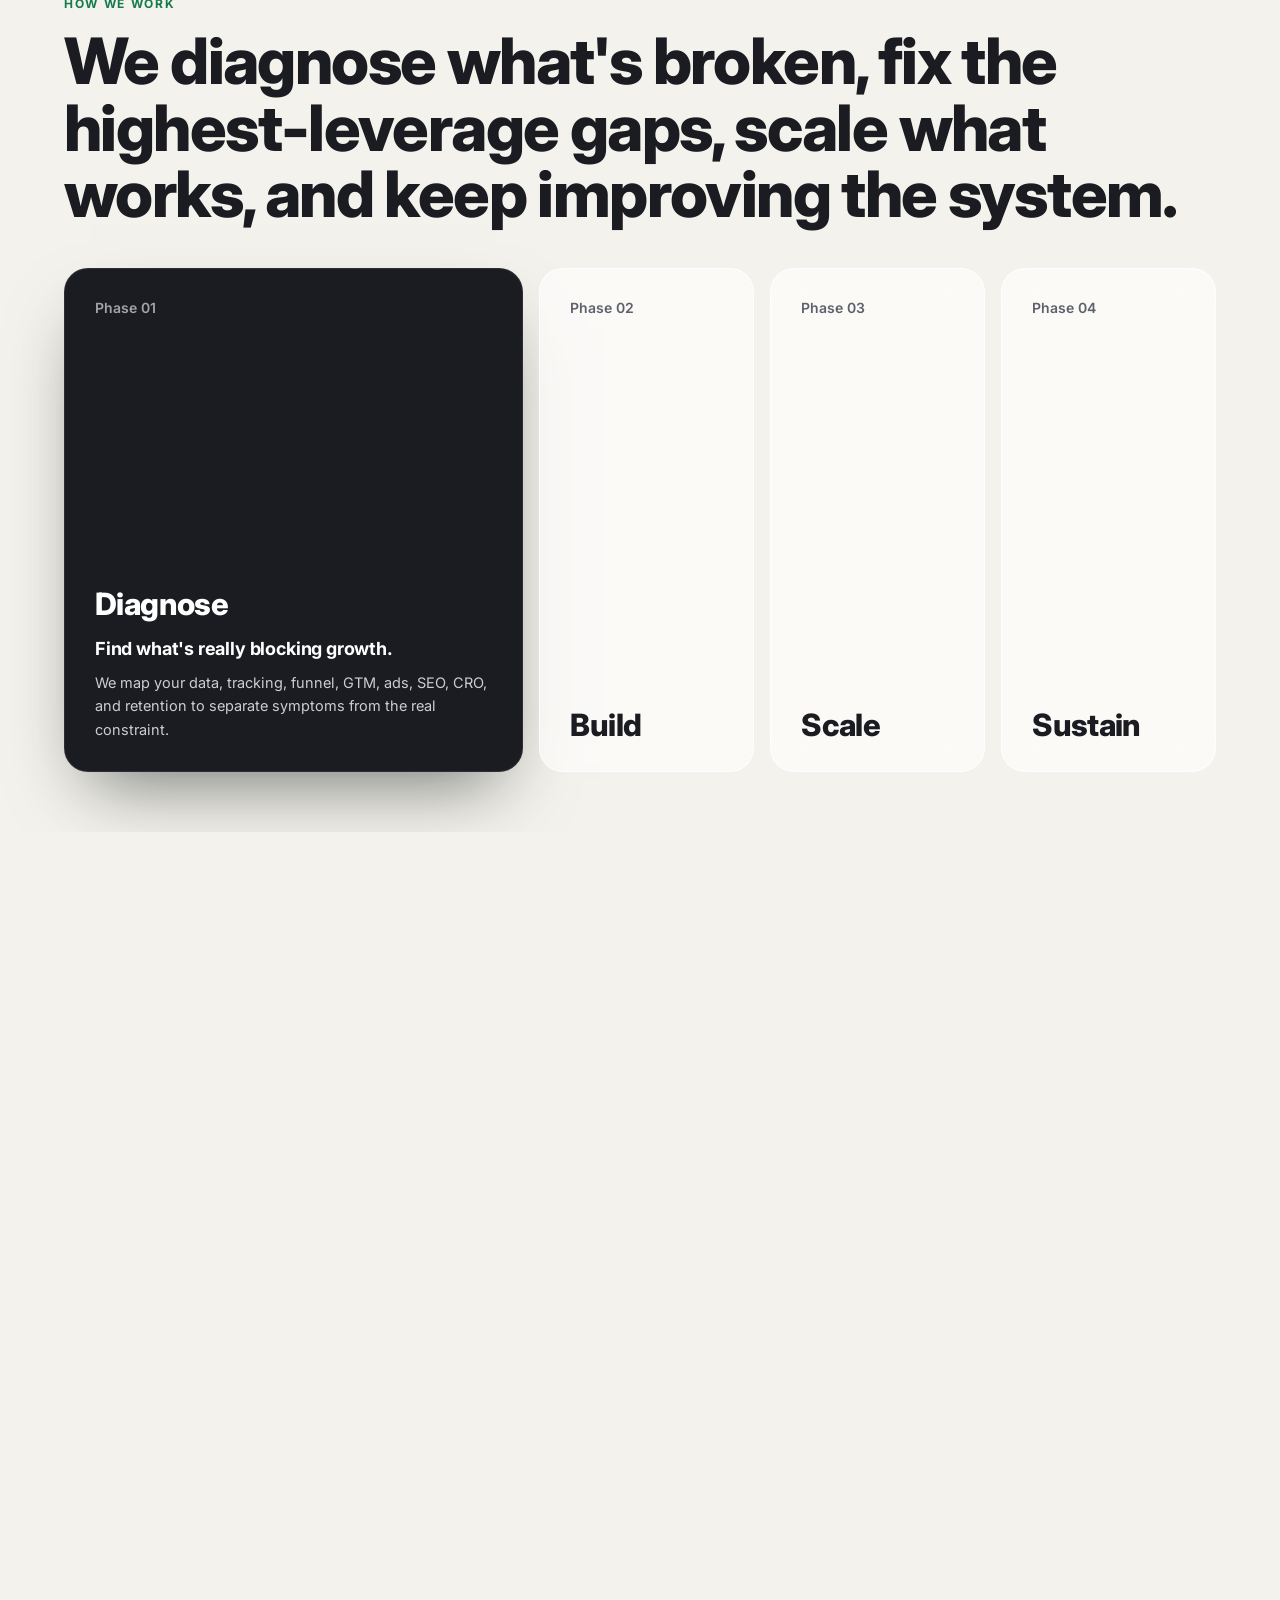
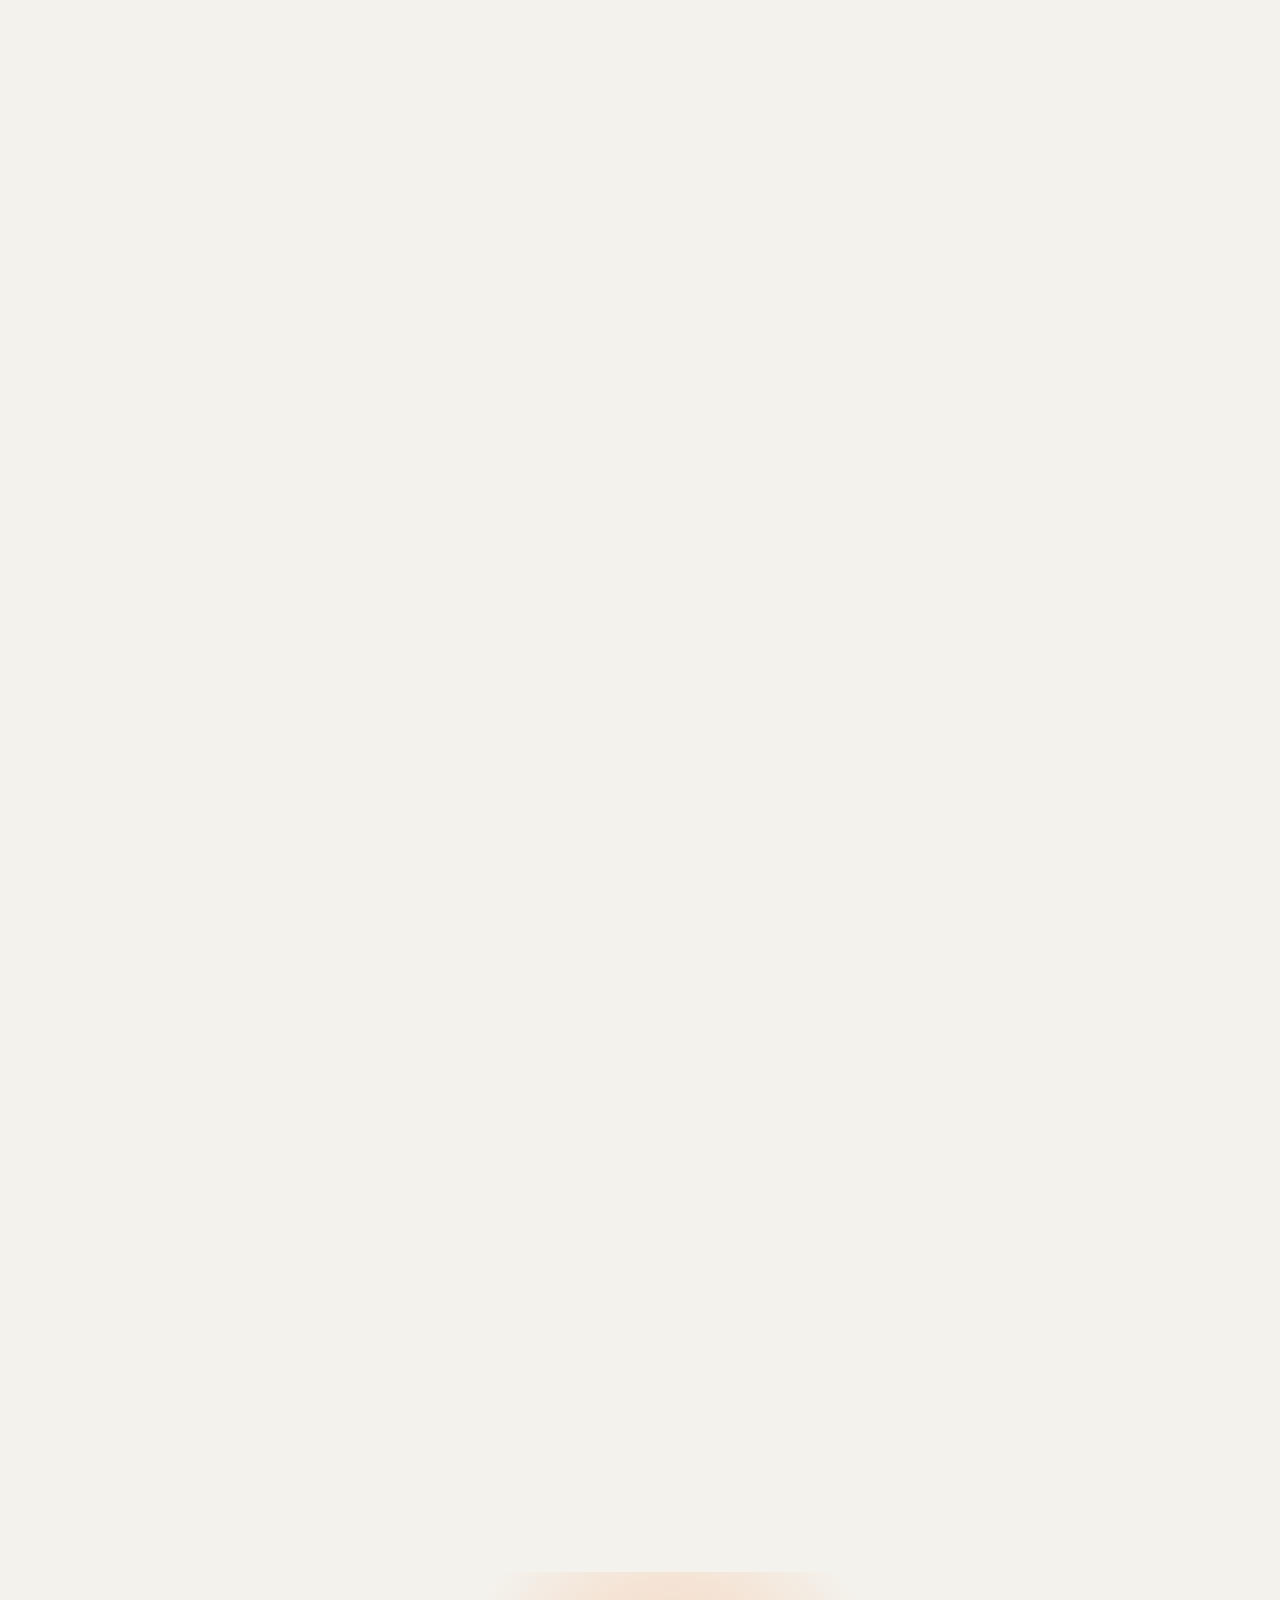
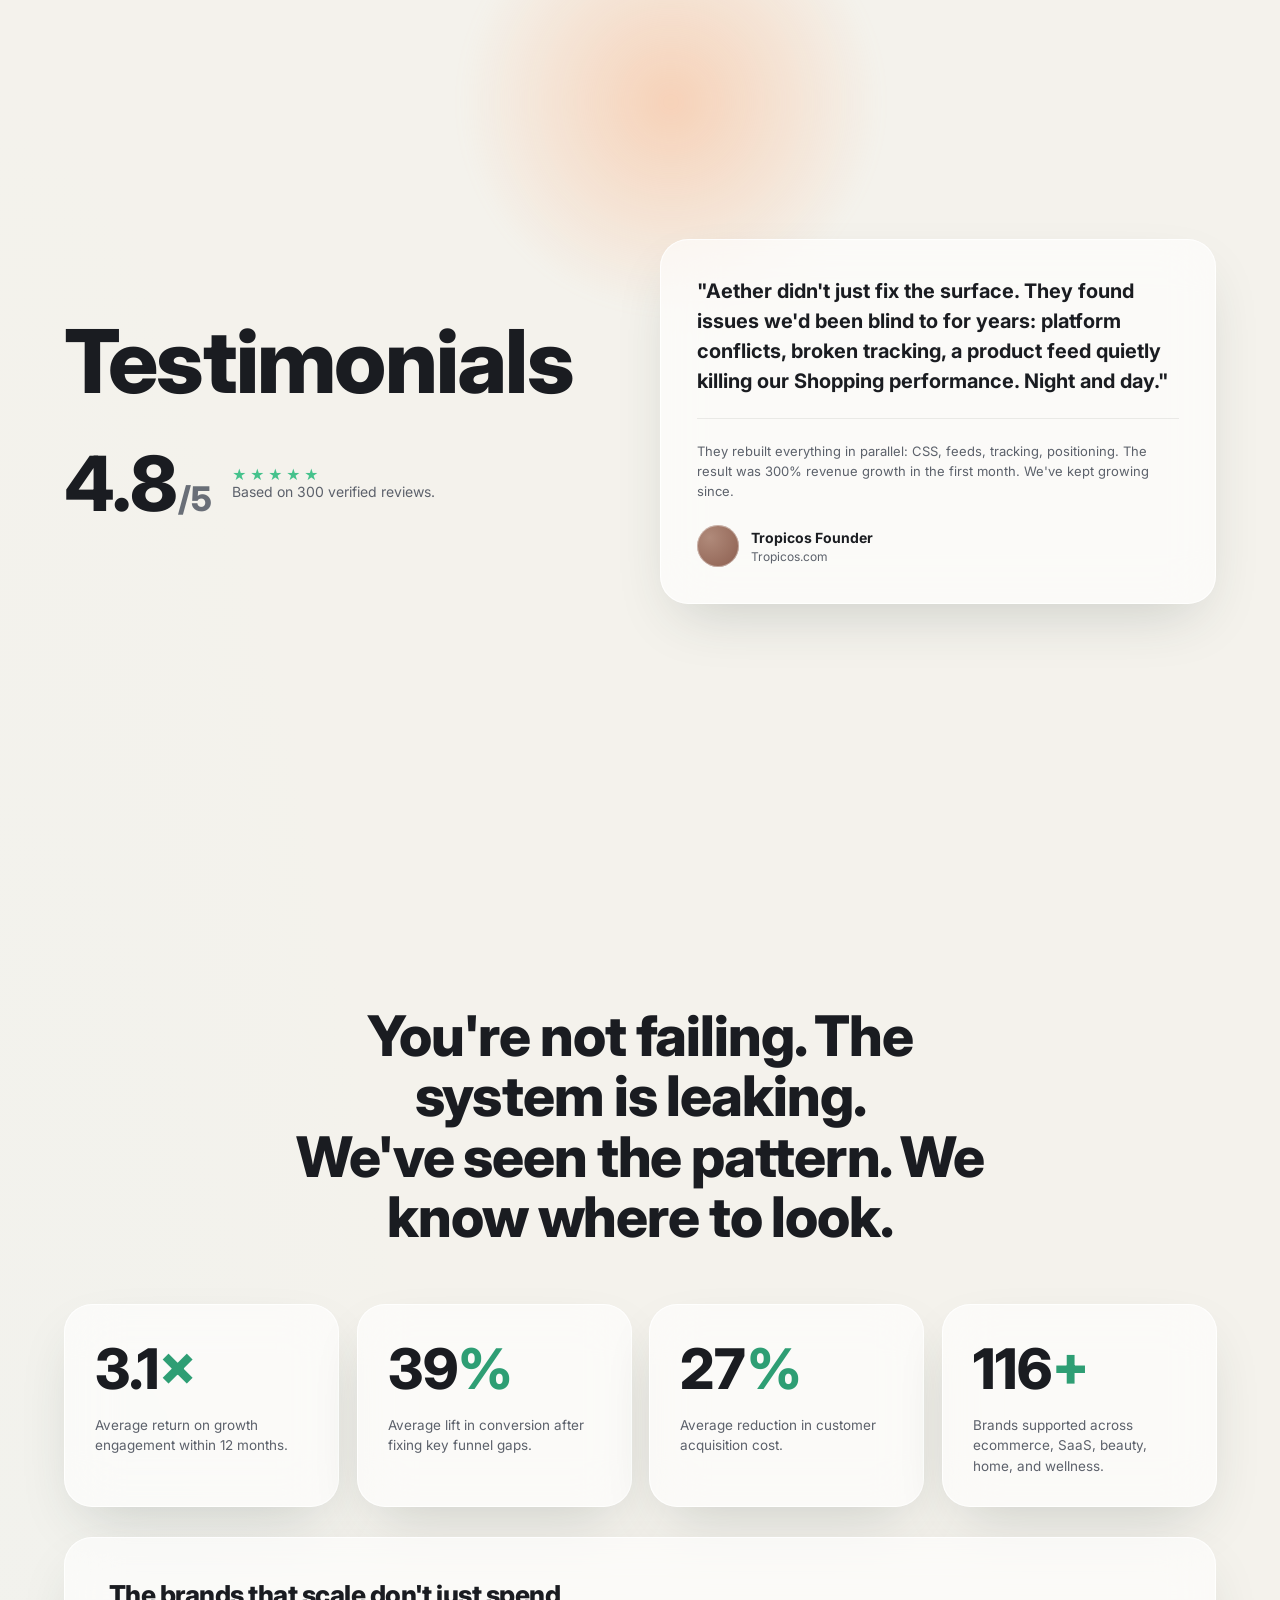
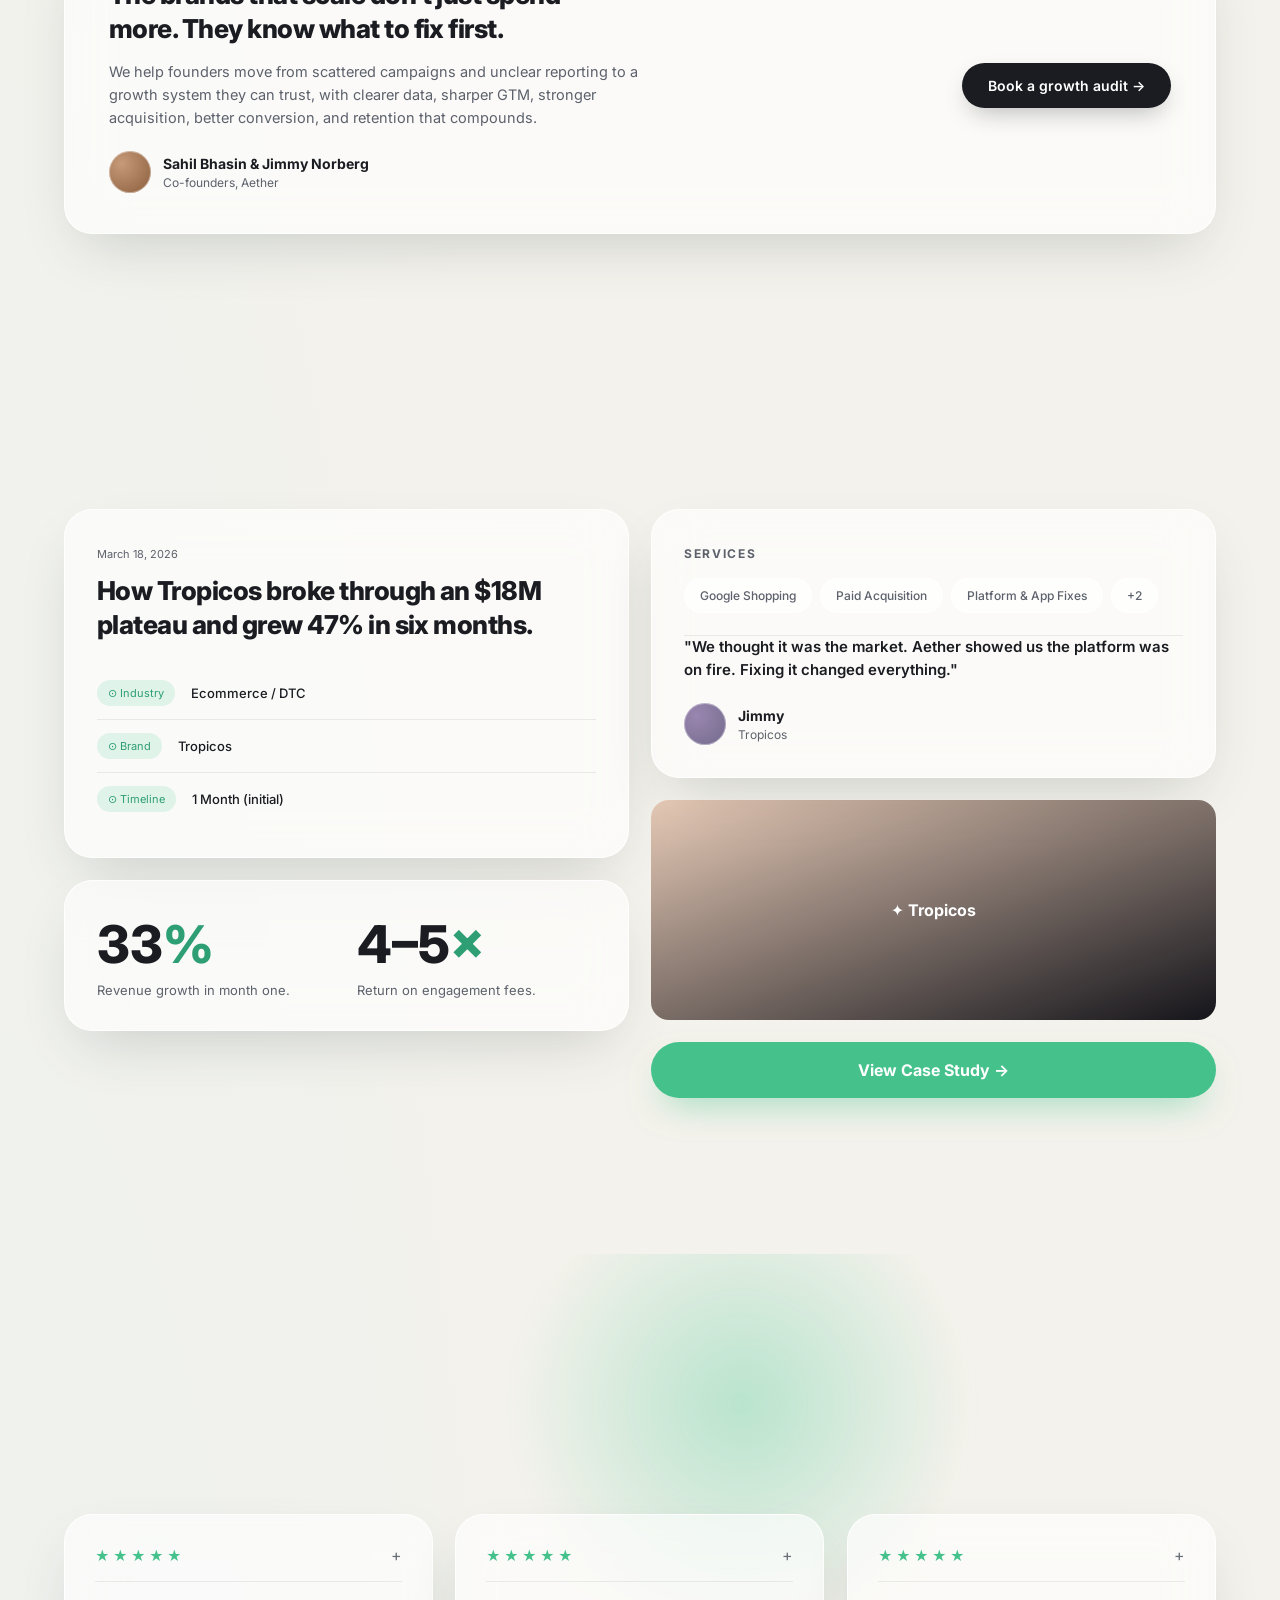
==== commit dfdd2dd8: "Update index.html" ====
--- a/index.html
+++ b/index.html
@@ -36,8 +36,8 @@
         <h1>Before you spend more, know what's broken.</h1>
         <p>We help Norwegian ecommerce brands find where growth is stuck across data, tracking, GTM, paid ads, SEO, AI search, CRO, and retention, then fix the system before scaling spend.</p>
         <div class="row">
-          <a class="pill" href="#services">Our Services <span class="d"></span></a>
-          <a class="linklike" href="#pricing">Pricing →</a>
+          <a class="pill" href="#contact">Book a growth audit <span class="d"></span></a>
+          <a class="linklike" href="#contact">Get a free 5-point teardown →</a>
         </div>
         <div class="glass hero-peek">
           <div class="thumb"></div>
@@ -59,7 +59,7 @@
     <div class="orb peach"></div>
     <div class="wrap">
       <div class="glass band">
-        <h2>Growth gets expensive when you don't know <em>what's broken.</em></h2>
+        <h2>More budget on a broken system just buys you <em>faster losses.</em></h2>
       </div>
     </div>
   </section>
@@ -114,7 +114,7 @@
   <section class="section">
     <div class="orb mint" style="width:480px;height:480px;left:0;bottom:-120px"></div>
     <div class="wrap">
-      <div class="sec-head"><span class="eyebrow">The outcome</span><h2>When the gaps are fixed, growth gets easier to scale.</h2></div>
+      <div class="sec-head"><span class="eyebrow">The outcome</span><h2>Fix the system first, and the same spend works harder.</h2></div>
       <div class="glass chart-card">
         <div class="bars">
           <div class="bar with" data-bar="92"><span>With Aether</span><span>Growth system fixed</span></div>
@@ -211,28 +211,6 @@
     </div>
   </section>
 
-  <!-- 07 · TESTIMONIALS -->
-  <section class="section">
-    <div class="orb peach" style="width:420px;height:420px;left:36%;top:-80px"></div>
-    <div class="wrap">
-      <div class="testi">
-        <div>
-          <h2>Testimonials</h2>
-          <div class="testi-rating">
-            <span class="n"><span data-count="4.9" data-decimals="1">0</span><s>/5</s></span>
-            <div><div class="stars">★★★★★</div><div class="m">Based on 300 verified reviews.</div></div>
-          </div>
-        </div>
-        <figure class="glass qcard">
-          <blockquote>"Aether didn't just fix the surface. They found issues we'd been blind to for years: platform conflicts, broken tracking, a product feed quietly killing our Shopping performance. Night and day."</blockquote>
-          <hr class="rule" />
-          <p class="sub">They rebuilt everything in parallel: CSS, feeds, tracking, positioning. The result was 300% revenue growth in the first month. We've kept growing since.</p>
-          <figcaption class="person"><span class="av av-clay"></span><span class="meta"><strong>Tropicos Founder</strong><em>Tropicos.com</em></span></figcaption>
-        </figure>
-      </div>
-    </div>
-  </section>
-
   <!-- 08 · PROCESS -->
   <section class="process-pin" data-phasescroll>
     <div class="phase-stage">
@@ -276,16 +254,24 @@
     </div>
   </section>
 
-  <!-- 09 · TEAM -->
-  <section class="section" id="team">
-    <div class="orb mint" style="width:440px;height:440px;right:-60px;top:10%"></div>
-    <div class="wrap">
-      <div class="sec-head" style="text-align:left;margin:0 0 44px;max-width:560px"><span class="eyebrow">The people</span><h2>Meet the team behind the growth.</h2></div>
-      <div class="team-grid">
-        <div class="glass member"><span class="av av-blue"></span><span class="meta"><strong>Jimmy Norberg</strong><em>Co-founder / Managing Director</em></span><span class="no">01</span><span class="plus">+</span></div>
-        <div class="glass member"><span class="av av-tan"></span><span class="meta"><strong>Sahil Bhasin</strong><em>Co-founder / Growth Strategy &amp; Technology</em></span><span class="no">02</span><span class="plus">+</span></div>
-        <div class="glass member"><span class="av av-green"></span><span class="meta"><strong>Kristof Koesharto</strong><em>Branding &amp; Partnerships</em></span><span class="no">03</span><span class="plus">+</span></div>
-        <div class="glass member"><span class="av av-violet"></span><span class="meta"><strong>Kristian Pedersen</strong><em>Performance Marketing Specialist</em></span><span class="no">04</span><span class="plus">+</span></div>
+  <!-- 07 · TESTIMONIALS -->
+  <section class="section">
+    <div class="orb peach" style="width:420px;height:420px;left:36%;top:-80px"></div>
+    <div class="wrap">
+      <div class="testi">
+        <div>
+          <h2>Testimonials</h2>
+          <div class="testi-rating">
+            <span class="n"><span data-count="4.9" data-decimals="1">0</span><s>/5</s></span>
+            <div><div class="stars">★★★★★</div><div class="m">Based on 300 verified reviews.</div></div>
+          </div>
+        </div>
+        <figure class="glass qcard">
+          <blockquote>"Aether didn't just fix the surface. They found issues we'd been blind to for years: platform conflicts, broken tracking, a product feed quietly killing our Shopping performance. Night and day."</blockquote>
+          <hr class="rule" />
+          <p class="sub">They rebuilt everything in parallel: CSS, feeds, tracking, positioning. The result was 300% revenue growth in the first month. We've kept growing since.</p>
+          <figcaption class="person"><span class="av av-clay"></span><span class="meta"><strong>Tropicos Founder</strong><em>Tropicos.com</em></span></figcaption>
+        </figure>
       </div>
     </div>
   </section>
@@ -307,69 +293,6 @@
           <div class="person"><span class="av av-tan"></span><span class="meta"><strong>Sahil Bhasin &amp; Jimmy Norberg</strong><em>Co-founders, Aether</em></span></div>
         </div>
         <a class="pill pill-dark" href="#contact">Book a growth audit →</a>
-      </div>
-    </div>
-  </section>
-
-  <!-- 11 · PRICING -->
-  <section class="section" id="pricing">
-    <div class="orb peach" style="width:420px;height:420px;left:30%;top:-60px"></div>
-    <div class="wrap">
-      <div class="sec-head"><span class="eyebrow">Pricing</span><h2>Choose the level of support your growth system needs.</h2></div>
-      <div class="price-grid">
-        <div class="glass price-select">
-          <div class="plan-row sel" data-plan="starter"><span class="bd"></span><span class="meta"><strong>Starter Audit</strong><em>Starts at $2,500</em></span><span class="radio"></span></div>
-          <div class="plan-row" data-plan="growth"><span class="bd"></span><span class="meta"><strong>Growth Retainer <span class="pop">Popular</span></strong><em>Starts at $8,500/mo</em></span><span class="radio"></span></div>
-          <div class="plan-row" data-plan="custom"><span class="bd"></span><span class="meta"><strong>Custom Engagement</strong><em>Custom pricing</em></span><span class="radio"></span></div>
-          <p class="price-note">All plans begin with a discovery call. No pressure. No long pitch. We first understand where growth feels stuck.</p>
-          <a class="pill pill-dark price-cta" href="#contact">Book a growth audit →</a>
-        </div>
-        <div class="price-details">
-          <div class="glass price-detail show" data-plan="starter">
-            <div class="top"><span class="price"><b>$2,500</b></span><a class="pill pill-dark" href="#contact">Start with audit</a></div>
-            <p class="desc">For brands that need clarity before they spend more.</p>
-            <span class="feat-label">Includes</span>
-            <ul class="feats">
-              <li><span class="fc">✓</span>Full growth system audit</li>
-              <li><span class="fc">✓</span>Data, tracking, and funnel review</li>
-              <li><span class="fc">✓</span>GTM, ads, SEO, CRO, and retention check</li>
-              <li><span class="fc">✓</span>Top growth gaps identified</li>
-              <li><span class="fc">✓</span>90-day priority roadmap</li>
-              <li><span class="fc">✓</span>Strategy review call</li>
-            </ul>
-            <p class="best"><strong>Best for:</strong> Brands that want to know what's broken before committing to execution.</p>
-          </div>
-          <div class="glass price-detail" data-plan="growth">
-            <div class="top"><span class="price"><b>$8,500</b>/mo</span><a class="pill pill-dark" href="#contact">Apply for retainer</a></div>
-            <p class="desc">For brands ready to fix the gaps and scale what works.</p>
-            <span class="feat-label">Includes</span>
-            <ul class="feats">
-              <li><span class="fc">✓</span>Ongoing growth strategy</li>
-              <li><span class="fc">✓</span>Paid ads management</li>
-              <li><span class="fc">✓</span>CRO improvements</li>
-              <li><span class="fc">✓</span>SEO &amp; AI search support</li>
-              <li><span class="fc">✓</span>Retention and lifecycle strategy</li>
-              <li><span class="fc">✓</span>Weekly growth reviews</li>
-              <li><span class="fc">✓</span>Monthly reporting and forecasting</li>
-            </ul>
-            <p class="best"><strong>Best for:</strong> Brands that want a senior growth team managing strategy, acquisition, conversion, and retention.</p>
-          </div>
-          <div class="glass price-detail" data-plan="custom">
-            <div class="top"><span class="price"><b>Custom pricing</b></span><a class="pill pill-dark" href="#contact">Get a quote</a></div>
-            <p class="desc">For enterprise projects, migrations, data modeling, or multi-channel growth systems.</p>
-            <span class="feat-label">Includes</span>
-            <ul class="feats">
-              <li><span class="fc">✓</span>Enterprise data modeling</li>
-              <li><span class="fc">✓</span>MMM and forecasting</li>
-              <li><span class="fc">✓</span>Platform or Shopify migration</li>
-              <li><span class="fc">✓</span>Full-funnel growth architecture</li>
-              <li><span class="fc">✓</span>Advanced tracking setup</li>
-              <li><span class="fc">✓</span>Cross-channel growth planning</li>
-              <li><span class="fc">✓</span>Dedicated project roadmap</li>
-            </ul>
-            <p class="best"><strong>Best for:</strong> Brands with complex growth, data, migration, or scaling needs.</p>
-          </div>
-        </div>
       </div>
     </div>
   </section>
@@ -435,6 +358,171 @@
     </div>
   </section>
 
+  <!-- 11 · PRICING -->
+  <section class="section" id="pricing">
+    <div class="orb peach" style="width:420px;height:420px;left:30%;top:-60px"></div>
+    <div class="wrap">
+      <div class="sec-head"><span class="eyebrow">Pricing</span><h2>Choose the level of support your growth system needs.</h2></div>
+      <div class="price-grid">
+        <div class="glass price-select">
+          <div class="plan-row sel" data-plan="starter"><span class="bd"></span><span class="meta"><strong>Starter Audit</strong><em>Starts at $2,500</em></span><span class="radio"></span></div>
+          <div class="plan-row" data-plan="growth"><span class="bd"></span><span class="meta"><strong>Growth Retainer <span class="pop">Popular</span></strong><em>Starts at $8,500/mo</em></span><span class="radio"></span></div>
+          <div class="plan-row" data-plan="custom"><span class="bd"></span><span class="meta"><strong>Custom Engagement</strong><em>Custom pricing</em></span><span class="radio"></span></div>
+          <p class="price-note">All plans begin with a discovery call. No pressure. No long pitch. We first understand where growth feels stuck.</p>
+          <a class="pill pill-dark price-cta" href="#contact">Book a growth audit →</a>
+        </div>
+        <div class="price-details">
+          <div class="glass price-detail show" data-plan="starter">
+            <div class="top"><span class="price"><b>$2,500</b></span><a class="pill pill-dark" href="#contact">Start with audit</a></div>
+            <p class="desc">For brands that need clarity before they spend more.</p>
+            <span class="feat-label">Includes</span>
+            <ul class="feats">
+              <li><span class="fc">✓</span>Full growth system audit</li>
+              <li><span class="fc">✓</span>Data, tracking, and funnel review</li>
+              <li><span class="fc">✓</span>GTM, ads, SEO, CRO, and retention check</li>
+              <li><span class="fc">✓</span>Top growth gaps identified</li>
+              <li><span class="fc">✓</span>90-day priority roadmap</li>
+              <li><span class="fc">✓</span>Strategy review call</li>
+            </ul>
+            <p class="best"><strong>Best for:</strong> Brands that want to know what's broken before committing to execution.</p>
+          </div>
+          <div class="glass price-detail" data-plan="growth">
+            <div class="top"><span class="price"><b>$8,500</b>/mo</span><a class="pill pill-dark" href="#contact">Apply for retainer</a></div>
+            <p class="desc">For brands ready to fix the gaps and scale what works.</p>
+            <span class="feat-label">Includes</span>
+            <ul class="feats">
+              <li><span class="fc">✓</span>Ongoing growth strategy</li>
+              <li><span class="fc">✓</span>Paid ads management</li>
+              <li><span class="fc">✓</span>CRO improvements</li>
+              <li><span class="fc">✓</span>SEO &amp; AI search support</li>
+              <li><span class="fc">✓</span>Retention and lifecycle strategy</li>
+              <li><span class="fc">✓</span>Weekly growth reviews</li>
+              <li><span class="fc">✓</span>Monthly reporting and forecasting</li>
+            </ul>
+            <p class="best"><strong>Best for:</strong> Brands that want a senior growth team managing strategy, acquisition, conversion, and retention.</p>
+          </div>
+          <div class="glass price-detail" data-plan="custom">
+            <div class="top"><span class="price"><b>Custom pricing</b></span><a class="pill pill-dark" href="#contact">Get a quote</a></div>
+            <p class="desc">For enterprise projects, migrations, data modeling, or multi-channel growth systems.</p>
+            <span class="feat-label">Includes</span>
+            <ul class="feats">
+              <li><span class="fc">✓</span>Enterprise data modeling</li>
+              <li><span class="fc">✓</span>MMM and forecasting</li>
+              <li><span class="fc">✓</span>Platform or Shopify migration</li>
+              <li><span class="fc">✓</span>Full-funnel growth architecture</li>
+              <li><span class="fc">✓</span>Advanced tracking setup</li>
+              <li><span class="fc">✓</span>Cross-channel growth planning</li>
+              <li><span class="fc">✓</span>Dedicated project roadmap</li>
+            </ul>
+            <p class="best"><strong>Best for:</strong> Brands with complex growth, data, migration, or scaling needs.</p>
+          </div>
+        </div>
+      </div>
+    </div>
+  </section>
+
+  <!-- 15 · FAQ -->
+  <section class="section faq">
+    <div class="orb peach" style="width:420px;height:420px;left:50%;top:-40px;transform:translateX(-50%)"></div>
+    <div class="wrap">
+      <div class="sec-head"><h2>FAQ</h2></div>
+      <div class="glass faq-box">
+        <div class="faq-tabs">
+          <span class="faq-tab active" data-group="general">General</span>
+          <span class="faq-tab" data-group="pricing">Pricing</span>
+          <span class="faq-tab" data-group="process">Process</span>
+          <span class="faq-tab" data-group="results">Results</span>
+        </div>
+
+        <div class="faq-item open" data-group="general">
+          <div class="faq-q">What exactly does Aether do?<span class="ic">−</span></div>
+          <div class="faq-a"><p>We help ecommerce brands find what is blocking profitable growth, then fix the system behind it: data, tracking, GTM, paid ads, SEO, AI search, CRO, retention, and growth modeling.</p><p>We are not here to just run campaigns. We help you understand what is broken, what to fix first, and how to scale with more clarity.</p></div>
+        </div>
+        <div class="faq-item" data-group="general">
+          <div class="faq-q">What kinds of brands do you work with?<span class="ic">+</span></div>
+          <div class="faq-a"><p>We work with ecommerce and DTC brands that already have traction but feel growth is getting harder, more expensive, or less predictable.</p><p>Most clients come to us when they are spending on acquisition, getting traffic, but still asking: "Why is profit not scaling the way revenue is?"</p></div>
+        </div>
+        <div class="faq-item" data-group="general">
+          <div class="faq-q">How is Aether different from a performance agency?<span class="ic">+</span></div>
+          <div class="faq-a"><p>Most performance agencies start with campaigns. We start with the gap.</p><p>Before we ask you to spend more, we look at what may be blocking growth: messy tracking, weak positioning, unclear offer, poor landing pages, low retention, slow SEO, or broken data.</p><p>Then we choose the right fix.</p></div>
+        </div>
+        <div class="faq-item" data-group="general">
+          <div class="faq-q">How quickly do you see results?<span class="ic">+</span></div>
+          <div class="faq-a"><p>You usually see clarity first. The first win is knowing what is actually blocking growth.</p><p>After that, speed depends on the gap. Tracking and CRO fixes can show early movement quickly. SEO, retention, and growth modeling compound over time.</p><p>We do not promise overnight growth. We build the system that makes growth easier to trust.</p></div>
+        </div>
+
+        <div class="faq-item open" data-group="pricing">
+          <div class="faq-q">How do you price your work?<span class="ic">−</span></div>
+          <div class="faq-a"><p>Pricing depends on the size of the problem, the services needed, and whether we are diagnosing, building, managing, or scaling the full growth system.</p><p>We usually start with a growth audit so we can understand the gap before recommending a scope.</p></div>
+        </div>
+        <div class="faq-item" data-group="pricing">
+          <div class="faq-q">Do I need a full retainer?<span class="ic">+</span></div>
+          <div class="faq-a"><p>Not always.</p><p>Some brands need a focused audit. Some need help fixing tracking or CRO. Others need full growth support across GTM, ads, SEO, AI search, retention, and data modeling.</p><p>We recommend the smallest scope that can create the clearest next move.</p></div>
+        </div>
+        <div class="faq-item" data-group="pricing">
+          <div class="faq-q">What if we already have an agency?<span class="ic">+</span></div>
+          <div class="faq-a"><p>That is common.</p><p>We can work alongside your existing agency or internal team. Our role is to find the gaps, clarify the growth system, and help everyone focus on the highest-leverage fixes.</p><p>Sometimes we replace an agency. Sometimes we make the current setup work better.</p></div>
+        </div>
+        <div class="faq-item" data-group="pricing">
+          <div class="faq-q">Is this only for brands with big budgets?<span class="ic">+</span></div>
+          <div class="faq-a"><p>No, but you need enough traction for the data to mean something.</p><p>If you are already spending on growth and have traffic, orders, and customer data, we can usually find useful gaps. If you are too early, we may recommend a lighter strategy or audit first.</p></div>
+        </div>
+
+        <div class="faq-item open" data-group="process">
+          <div class="faq-q">What happens first?<span class="ic">−</span></div>
+          <div class="faq-a"><p>We start with diagnosis.</p><p>We look at your data, tracking, funnel, GTM, ads, SEO, CRO, retention, and growth numbers to find where the system is unclear or leaking.</p><p>Then we show what to fix first.</p></div>
+        </div>
+        <div class="faq-item" data-group="process">
+          <div class="faq-q">What do you need from us?<span class="ic">+</span></div>
+          <div class="faq-a"><p>Usually access to the main growth data sources: Shopify or ecommerce platform, GA4, ad accounts, search data, email platform, analytics, and any reporting you currently use.</p><p>We also ask for context: what you have tried, what worked, what failed, and where growth feels stuck.</p></div>
+        </div>
+        <div class="faq-item" data-group="process">
+          <div class="faq-q">Do you start running ads immediately?<span class="ic">+</span></div>
+          <div class="faq-a"><p>No. That is the point.</p><p>If the gap is tracking, offer, landing page, CRO, SEO, or retention, launching more ads first can make the problem more expensive.</p><p>We run ads when the system is ready to learn from them.</p></div>
+        </div>
+        <div class="faq-item" data-group="process">
+          <div class="faq-q">What do you fix first?<span class="ic">+</span></div>
+          <div class="faq-a"><p>The highest-leverage gap.</p><p>That could be tracking, positioning, offer, landing page, product page, checkout, paid ads, SEO, AI visibility, retention, or growth modeling.</p><p>We do not force every brand into the same service plan.</p></div>
+        </div>
+
+        <div class="faq-item open" data-group="results">
+          <div class="faq-q">What results should we expect?<span class="ic">−</span></div>
+          <div class="faq-a"><p>You should expect clearer growth decisions, better measurement, sharper GTM, stronger acquisition, better conversion paths, and a more reliable system for scaling.</p><p>The exact result depends on where the gap is. The goal is simple: help the same growth effort produce better business outcomes.</p></div>
+        </div>
+        <div class="faq-item" data-group="results">
+          <div class="faq-q">How do you measure success?<span class="ic">+</span></div>
+          <div class="faq-a"><p>We look beyond surface-level ROAS.</p><p>Depending on the work, we may track contribution margin, CAC, LTV, conversion rate, revenue by channel, repeat purchase, checkout drop-off, organic visibility, forecast accuracy, and profit efficiency.</p><p>The metric should match the gap.</p></div>
+        </div>
+        <div class="faq-item" data-group="results">
+          <div class="faq-q">What if ads are already working?<span class="ic">+</span></div>
+          <div class="faq-a"><p>Great. Then we check what is happening around them.</p><p>Sometimes ads are working, but the site is leaking. Sometimes CRO is good, but retention is weak. Sometimes revenue is growing, but margin is not.</p><p>Working ads do not always mean the growth system is healthy.</p></div>
+        </div>
+        <div class="faq-item" data-group="results">
+          <div class="faq-q">What if the problem is not ads?<span class="ic">+</span></div>
+          <div class="faq-a"><p>Then we do not sell you ads.</p><p>If the biggest gap is tracking, GTM, SEO, CRO, retention, or data modeling, we focus there first.</p><p>That is why we diagnose before prescribing.</p></div>
+        </div>
+      </div>
+      <div class="glass faq-contact">
+        <span>More questions? Reach out anytime.</span>
+        <a class="faq-email" href="mailto:support@aether.com"><span class="dot"></span>support@aether.com</a>
+      </div>
+    </div>
+  </section>
+
+  <!-- 09 · TEAM -->
+  <section class="section" id="team">
+    <div class="orb mint" style="width:440px;height:440px;right:-60px;top:10%"></div>
+    <div class="wrap">
+      <div class="sec-head" style="text-align:left;margin:0 0 44px;max-width:560px"><span class="eyebrow">The people</span><h2>Meet the team behind the growth.</h2></div>
+      <div class="team-grid">
+        <div class="glass member"><span class="av av-blue"></span><span class="meta"><strong>Jimmy Norberg</strong><em>Co-founder / Managing Director</em></span><span class="no">01</span><span class="plus">+</span></div>
+        <div class="glass member"><span class="av av-tan"></span><span class="meta"><strong>Sahil Bhasin</strong><em>Co-founder / Growth Strategy &amp; Technology</em></span><span class="no">02</span><span class="plus">+</span></div>
+        <div class="glass member"><span class="av av-green"></span><span class="meta"><strong>Kristof Koesharto</strong><em>Branding &amp; Partnerships</em></span><span class="no">03</span><span class="plus">+</span></div>
+        <div class="glass member"><span class="av av-violet"></span><span class="meta"><strong>Kristian Pedersen</strong><em>Performance Marketing Specialist</em></span><span class="no">04</span><span class="plus">+</span></div>
+      </div>
+    </div>
+  </section>
+
   <!-- 14 · INSIGHTS -->
   <section class="section" id="insights">
     <div class="wrap">
@@ -456,91 +544,29 @@
     </div>
   </section>
 
-  <!-- 15 · FAQ -->
-  <section class="section faq">
-    <div class="orb peach" style="width:420px;height:420px;left:50%;top:-40px;transform:translateX(-50%)"></div>
-    <div class="wrap">
-      <div class="sec-head"><h2>FAQ</h2></div>
-      <div class="glass faq-box">
-        <div class="faq-tabs">
-          <span class="faq-tab active" data-group="general">General</span>
-          <span class="faq-tab" data-group="pricing">Pricing</span>
-          <span class="faq-tab" data-group="process">Process</span>
-          <span class="faq-tab" data-group="results">Results</span>
-        </div>
-
-        <div class="faq-item open" data-group="general">
-          <div class="faq-q">What exactly does Aether do?<span class="ic">−</span></div>
-          <div class="faq-a"><p>We help ecommerce brands find what is blocking profitable growth, then fix the system behind it: data, tracking, GTM, paid ads, SEO, AI search, CRO, retention, and growth modeling.</p><p>We are not here to just run campaigns. We help you understand what is broken, what to fix first, and how to scale with more clarity.</p></div>
-        </div>
-        <div class="faq-item" data-group="general">
-          <div class="faq-q">What kinds of brands do you work with?<span class="ic">+</span></div>
-          <div class="faq-a"><p>We work with ecommerce and DTC brands that already have traction but feel growth is getting harder, more expensive, or less predictable.</p><p>Most clients come to us when they are spending on acquisition, getting traffic, but still asking: "Why is profit not scaling the way revenue is?"</p></div>
-        </div>
-        <div class="faq-item" data-group="general">
-          <div class="faq-q">How is Aether different from a performance agency?<span class="ic">+</span></div>
-          <div class="faq-a"><p>Most performance agencies start with campaigns. We start with the gap.</p><p>Before we ask you to spend more, we look at what may be blocking growth: messy tracking, weak positioning, unclear offer, poor landing pages, low retention, slow SEO, or broken data.</p><p>Then we choose the right fix.</p></div>
-        </div>
-        <div class="faq-item" data-group="general">
-          <div class="faq-q">How quickly do you see results?<span class="ic">+</span></div>
-          <div class="faq-a"><p>You usually see clarity first. The first win is knowing what is actually blocking growth.</p><p>After that, speed depends on the gap. Tracking and CRO fixes can show early movement quickly. SEO, retention, and growth modeling compound over time.</p><p>We do not promise overnight growth. We build the system that makes growth easier to trust.</p></div>
-        </div>
-
-        <div class="faq-item open" data-group="pricing">
-          <div class="faq-q">How do you price your work?<span class="ic">−</span></div>
-          <div class="faq-a"><p>Pricing depends on the size of the problem, the services needed, and whether we are diagnosing, building, managing, or scaling the full growth system.</p><p>We usually start with a growth audit so we can understand the gap before recommending a scope.</p></div>
-        </div>
-        <div class="faq-item" data-group="pricing">
-          <div class="faq-q">Do I need a full retainer?<span class="ic">+</span></div>
-          <div class="faq-a"><p>Not always.</p><p>Some brands need a focused audit. Some need help fixing tracking or CRO. Others need full growth support across GTM, ads, SEO, AI search, retention, and data modeling.</p><p>We recommend the smallest scope that can create the clearest next move.</p></div>
-        </div>
-        <div class="faq-item" data-group="pricing">
-          <div class="faq-q">What if we already have an agency?<span class="ic">+</span></div>
-          <div class="faq-a"><p>That is common.</p><p>We can work alongside your existing agency or internal team. Our role is to find the gaps, clarify the growth system, and help everyone focus on the highest-leverage fixes.</p><p>Sometimes we replace an agency. Sometimes we make the current setup work better.</p></div>
-        </div>
-        <div class="faq-item" data-group="pricing">
-          <div class="faq-q">Is this only for brands with big budgets?<span class="ic">+</span></div>
-          <div class="faq-a"><p>No, but you need enough traction for the data to mean something.</p><p>If you are already spending on growth and have traffic, orders, and customer data, we can usually find useful gaps. If you are too early, we may recommend a lighter strategy or audit first.</p></div>
-        </div>
-
-        <div class="faq-item open" data-group="process">
-          <div class="faq-q">What happens first?<span class="ic">−</span></div>
-          <div class="faq-a"><p>We start with diagnosis.</p><p>We look at your data, tracking, funnel, GTM, ads, SEO, CRO, retention, and growth numbers to find where the system is unclear or leaking.</p><p>Then we show what to fix first.</p></div>
-        </div>
-        <div class="faq-item" data-group="process">
-          <div class="faq-q">What do you need from us?<span class="ic">+</span></div>
-          <div class="faq-a"><p>Usually access to the main growth data sources: Shopify or ecommerce platform, GA4, ad accounts, search data, email platform, analytics, and any reporting you currently use.</p><p>We also ask for context: what you have tried, what worked, what failed, and where growth feels stuck.</p></div>
-        </div>
-        <div class="faq-item" data-group="process">
-          <div class="faq-q">Do you start running ads immediately?<span class="ic">+</span></div>
-          <div class="faq-a"><p>No. That is the point.</p><p>If the gap is tracking, offer, landing page, CRO, SEO, or retention, launching more ads first can make the problem more expensive.</p><p>We run ads when the system is ready to learn from them.</p></div>
-        </div>
-        <div class="faq-item" data-group="process">
-          <div class="faq-q">What do you fix first?<span class="ic">+</span></div>
-          <div class="faq-a"><p>The highest-leverage gap.</p><p>That could be tracking, positioning, offer, landing page, product page, checkout, paid ads, SEO, AI visibility, retention, or growth modeling.</p><p>We do not force every brand into the same service plan.</p></div>
-        </div>
-
-        <div class="faq-item open" data-group="results">
-          <div class="faq-q">What results should we expect?<span class="ic">−</span></div>
-          <div class="faq-a"><p>You should expect clearer growth decisions, better measurement, sharper GTM, stronger acquisition, better conversion paths, and a more reliable system for scaling.</p><p>The exact result depends on where the gap is. The goal is simple: help the same growth effort produce better business outcomes.</p></div>
-        </div>
-        <div class="faq-item" data-group="results">
-          <div class="faq-q">How do you measure success?<span class="ic">+</span></div>
-          <div class="faq-a"><p>We look beyond surface-level ROAS.</p><p>Depending on the work, we may track contribution margin, CAC, LTV, conversion rate, revenue by channel, repeat purchase, checkout drop-off, organic visibility, forecast accuracy, and profit efficiency.</p><p>The metric should match the gap.</p></div>
-        </div>
-        <div class="faq-item" data-group="results">
-          <div class="faq-q">What if ads are already working?<span class="ic">+</span></div>
-          <div class="faq-a"><p>Great. Then we check what is happening around them.</p><p>Sometimes ads are working, but the site is leaking. Sometimes CRO is good, but retention is weak. Sometimes revenue is growing, but margin is not.</p><p>Working ads do not always mean the growth system is healthy.</p></div>
-        </div>
-        <div class="faq-item" data-group="results">
-          <div class="faq-q">What if the problem is not ads?<span class="ic">+</span></div>
-          <div class="faq-a"><p>Then we do not sell you ads.</p><p>If the biggest gap is tracking, GTM, SEO, CRO, retention, or data modeling, we focus there first.</p><p>That is why we diagnose before prescribing.</p></div>
-        </div>
-      </div>
-      <div class="glass faq-contact">
-        <span>More questions? Reach out anytime.</span>
-        <a class="faq-email" href="mailto:support@aether.com"><span class="dot"></span>support@aether.com</a>
-      </div>
+  <!-- 16b · STAKES (what inaction costs) -->
+  <section class="section stakes">
+    <div class="wrap">
+      <span class="eyebrow stakes-eyebrow">The cost of waiting</span>
+      <h2 class="stakes-title">Every month the gap stays open, it gets more expensive to close.</h2>
+      <div class="stakes-grid">
+        <div class="stake">
+          <span class="stake-n">↑</span>
+          <h4>Spend keeps rising</h4>
+          <p>More budget pushed into channels that can't tell you what's actually working.</p>
+        </div>
+        <div class="stake">
+          <span class="stake-n">↓</span>
+          <h4>Margin keeps leaking</h4>
+          <p>Every broken tracking, weak page, and lost repeat purchase quietly eats profit.</p>
+        </div>
+        <div class="stake">
+          <span class="stake-n">→</span>
+          <h4>Competitors compound</h4>
+          <p>The brands that fixed their system first pull further ahead every quarter.</p>
+        </div>
+      </div>
+      <p class="stakes-foot">The longer the leak runs, the more growth it quietly costs you.</p>
     </div>
   </section>
 
--- a/glass-atelier.css
+++ b/glass-atelier.css
@@ -420,7 +420,7 @@
 .scene { position: relative; height: 250vh; }
 .scene-stage { position: sticky; top: 0; height: 100vh; overflow: hidden; }
 .scene-layer { position: absolute; inset: 0; }
-.scene .hero { height: 100%; min-height: 0; padding: clamp(120px, 15vh, 260px) 0 clamp(40px, 6vh, 120px); display: flex; flex-direction: column; justify-content: center; }
+.scene .hero { height: 100%; min-height: 0; padding: clamp(150px, 17vh, 300px) 0 clamp(40px, 6vh, 120px); display: flex; flex-direction: column; justify-content: flex-start; }
 .scene .hero .wrap { will-change: transform, opacity; }
 .scene .statement { height: 100%; min-height: 0; display: flex; align-items: center; justify-content: center; will-change: opacity; }
 .scene .statement .band { will-change: transform, opacity; }
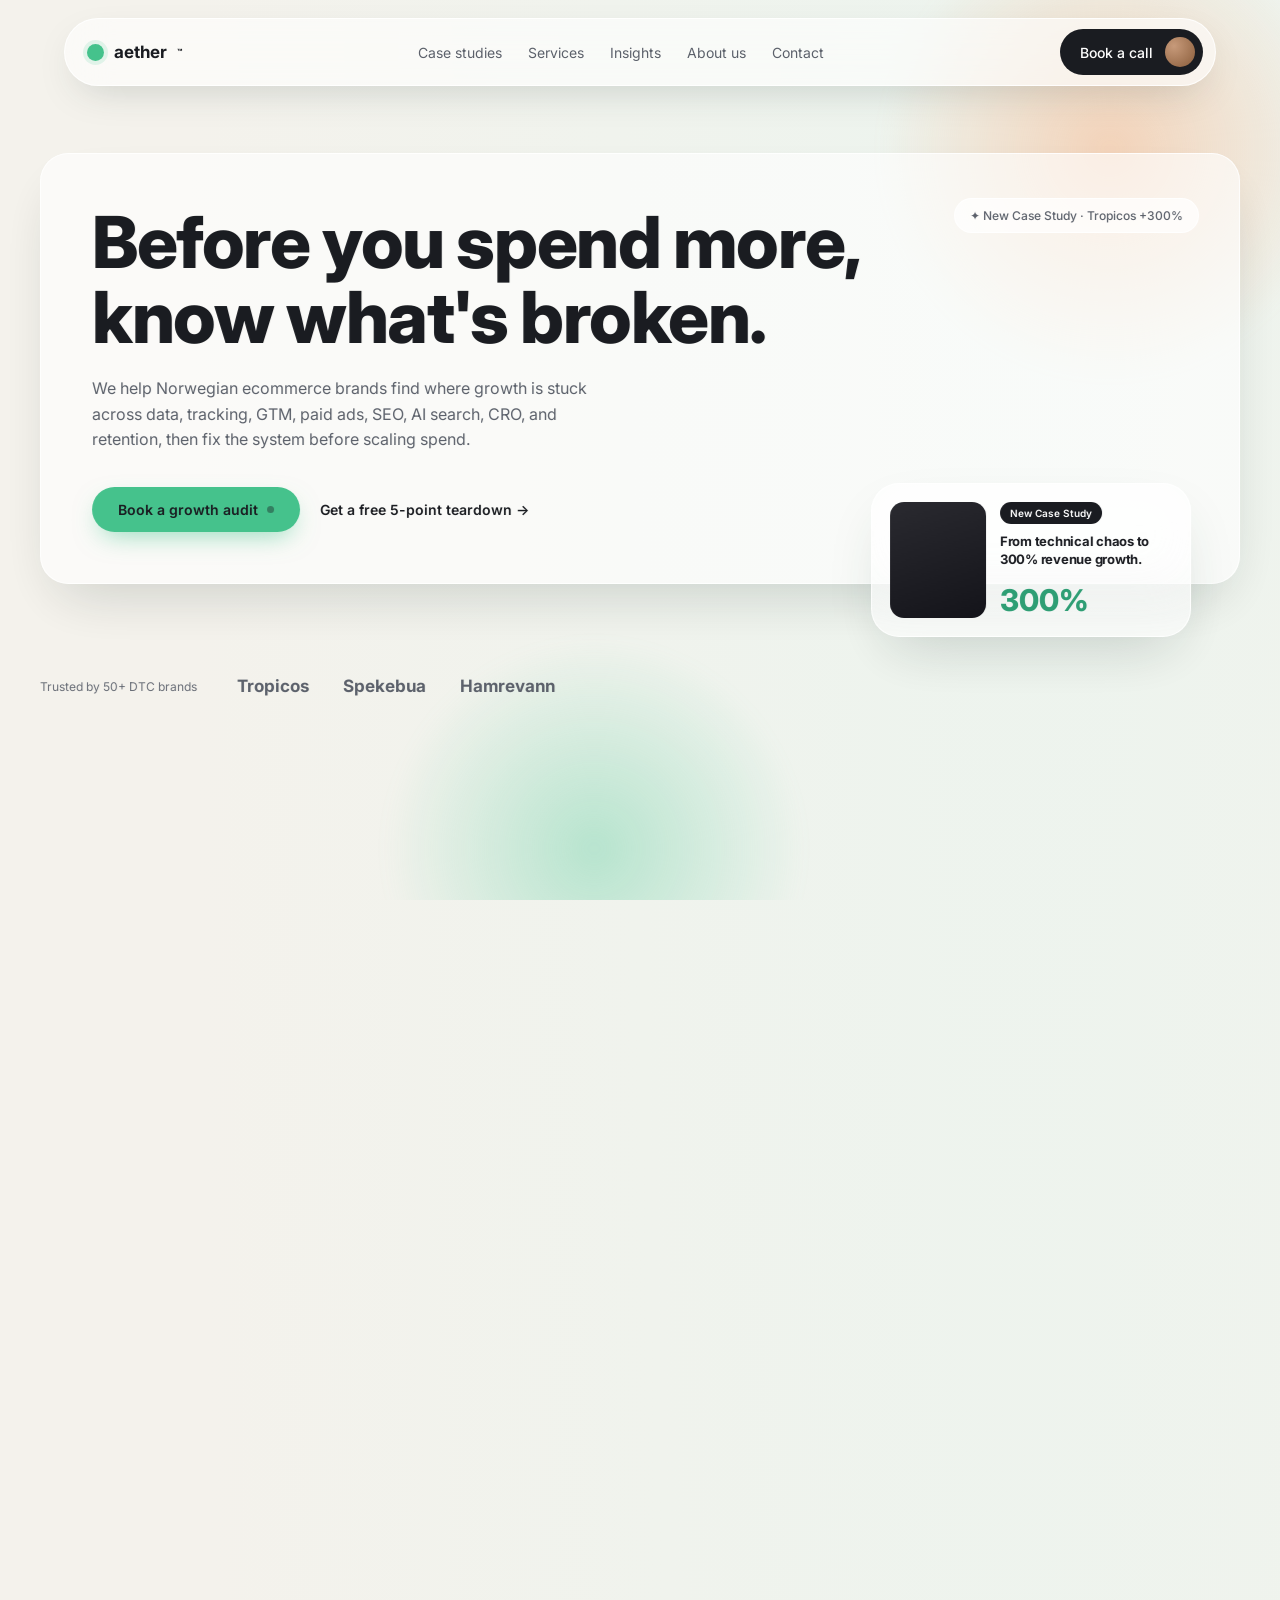
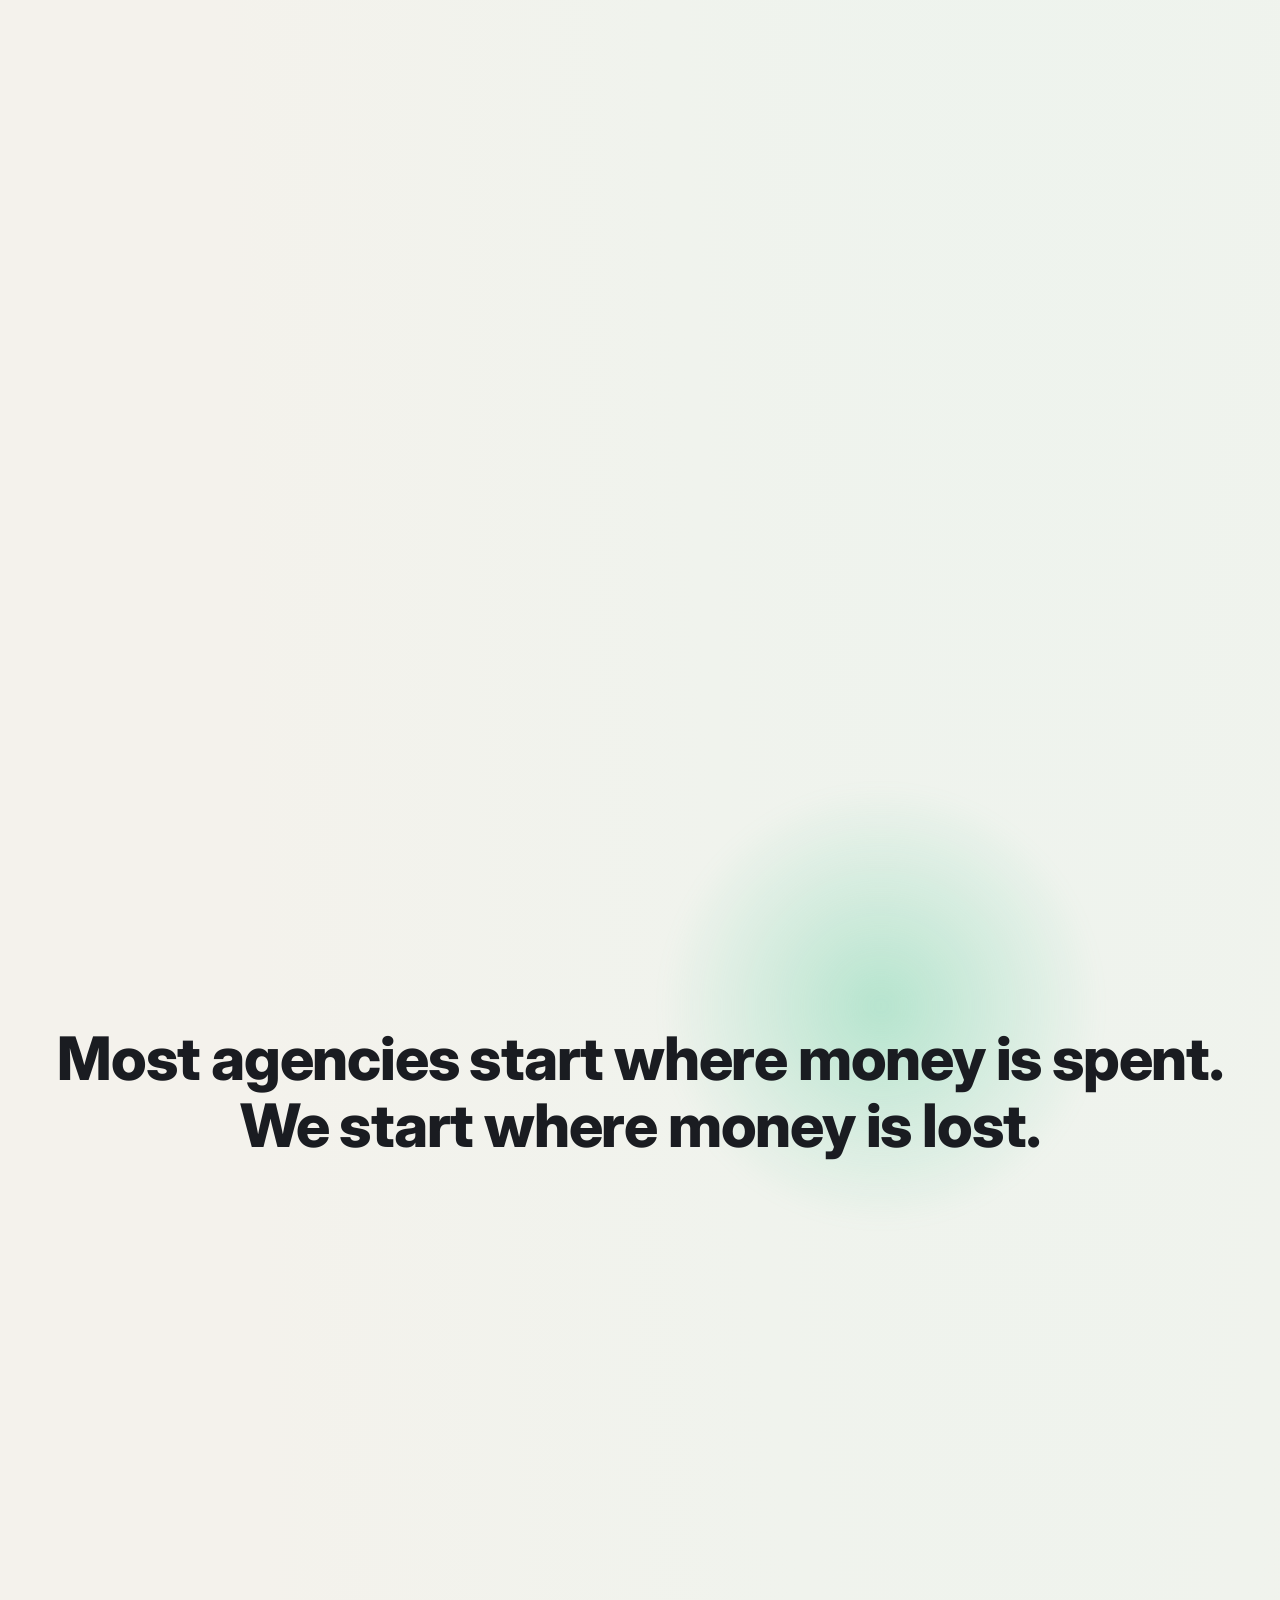
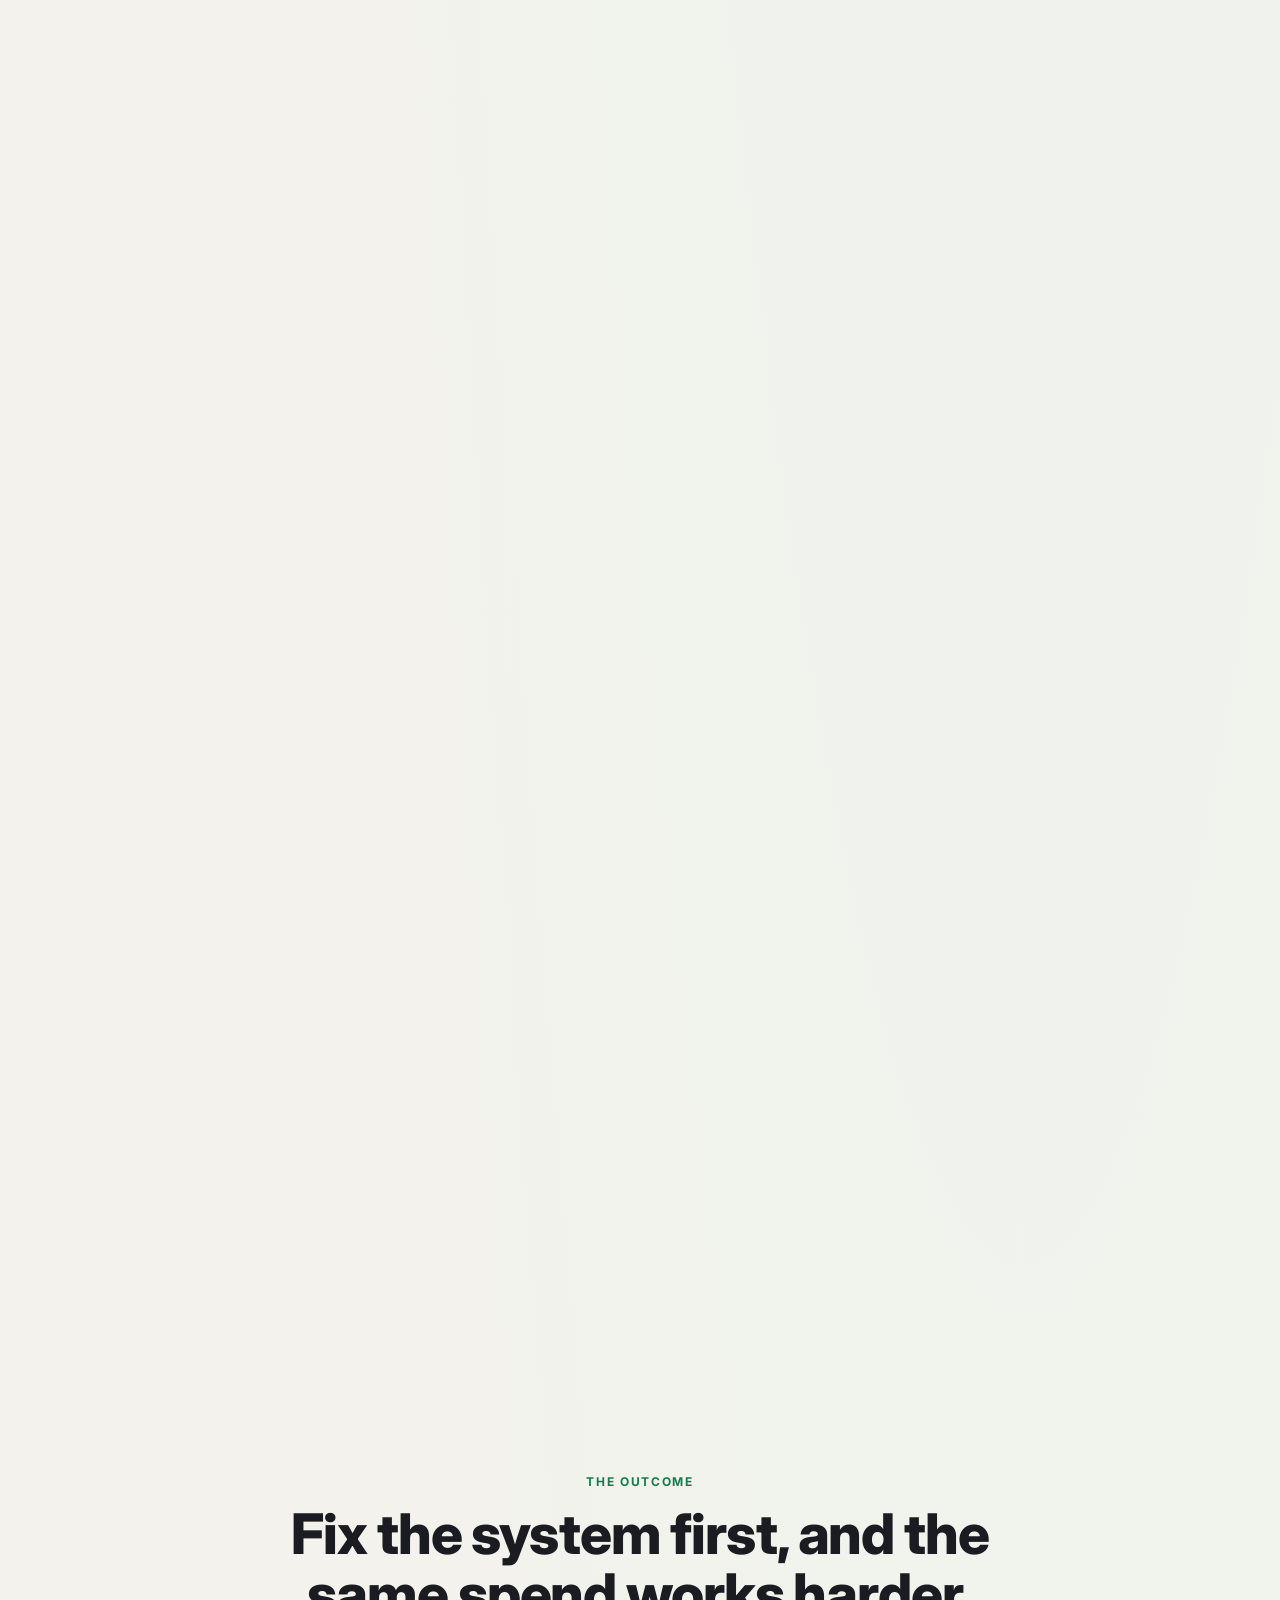
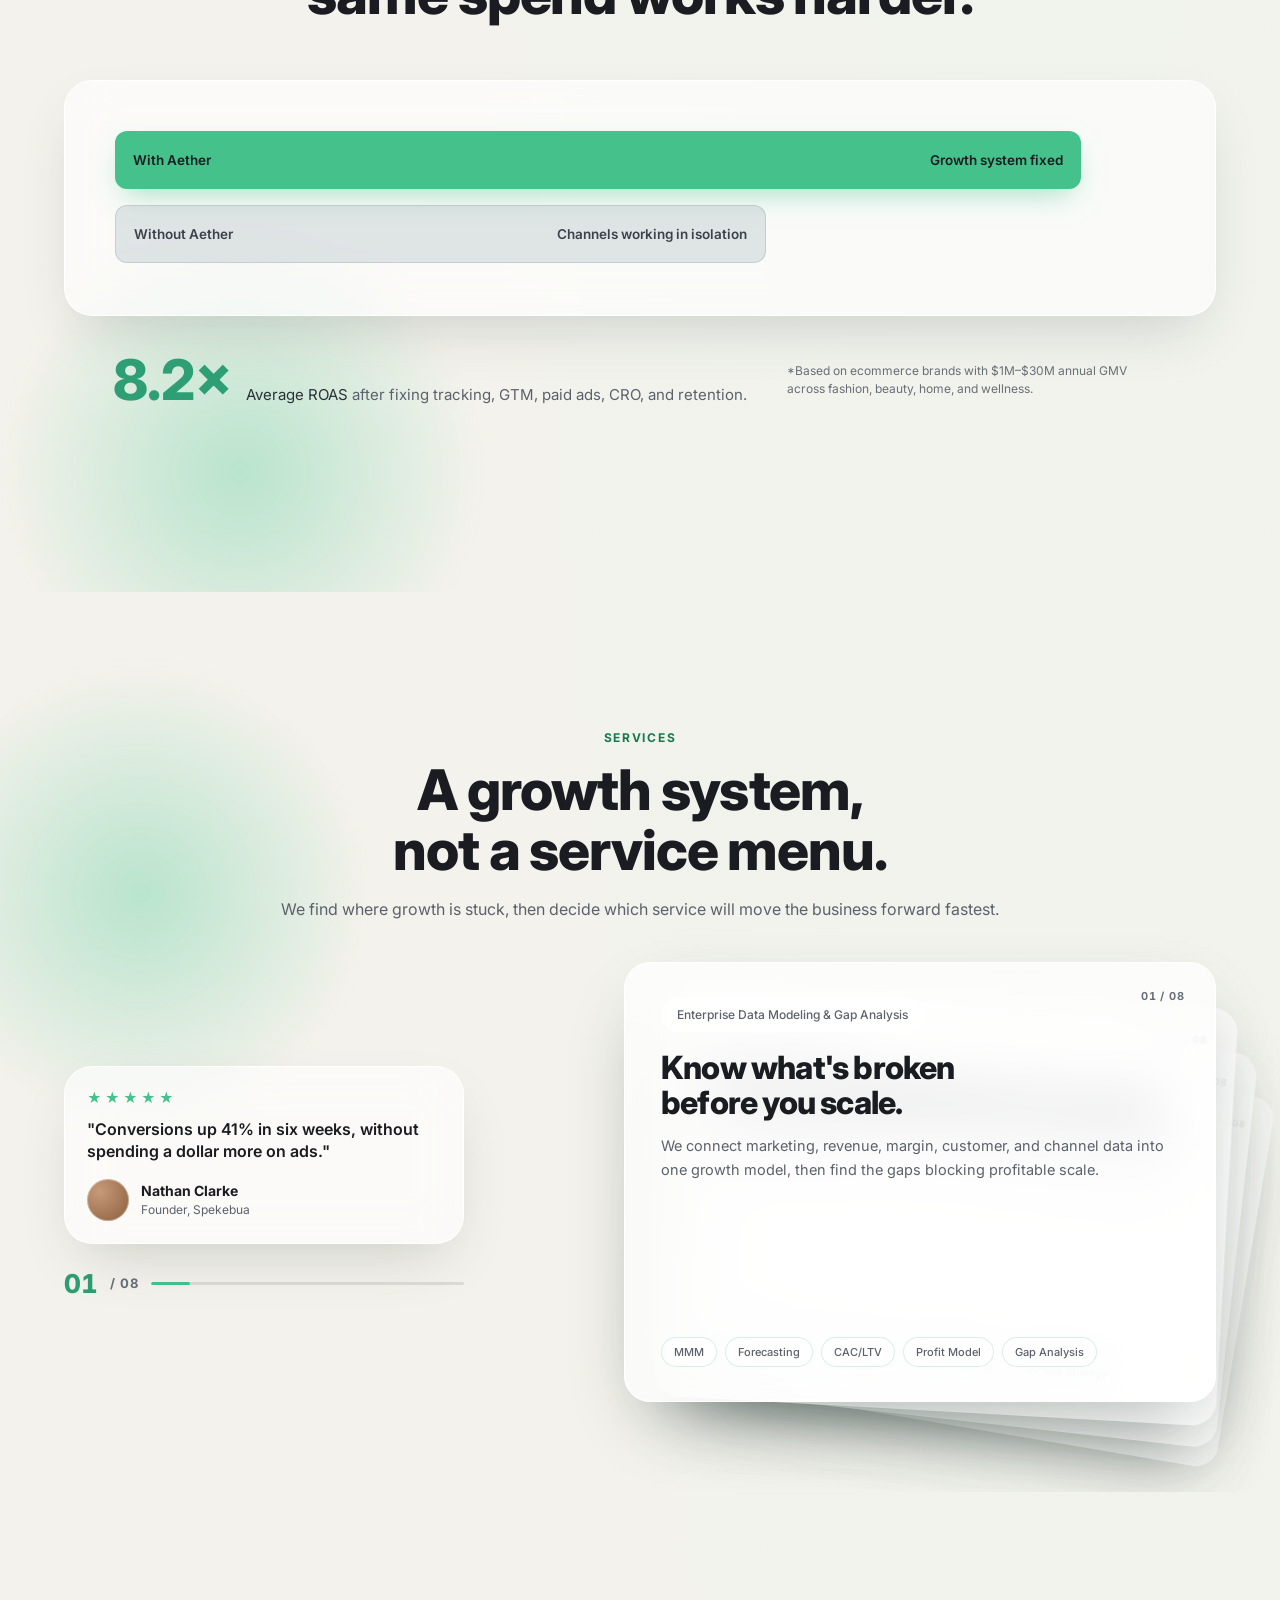
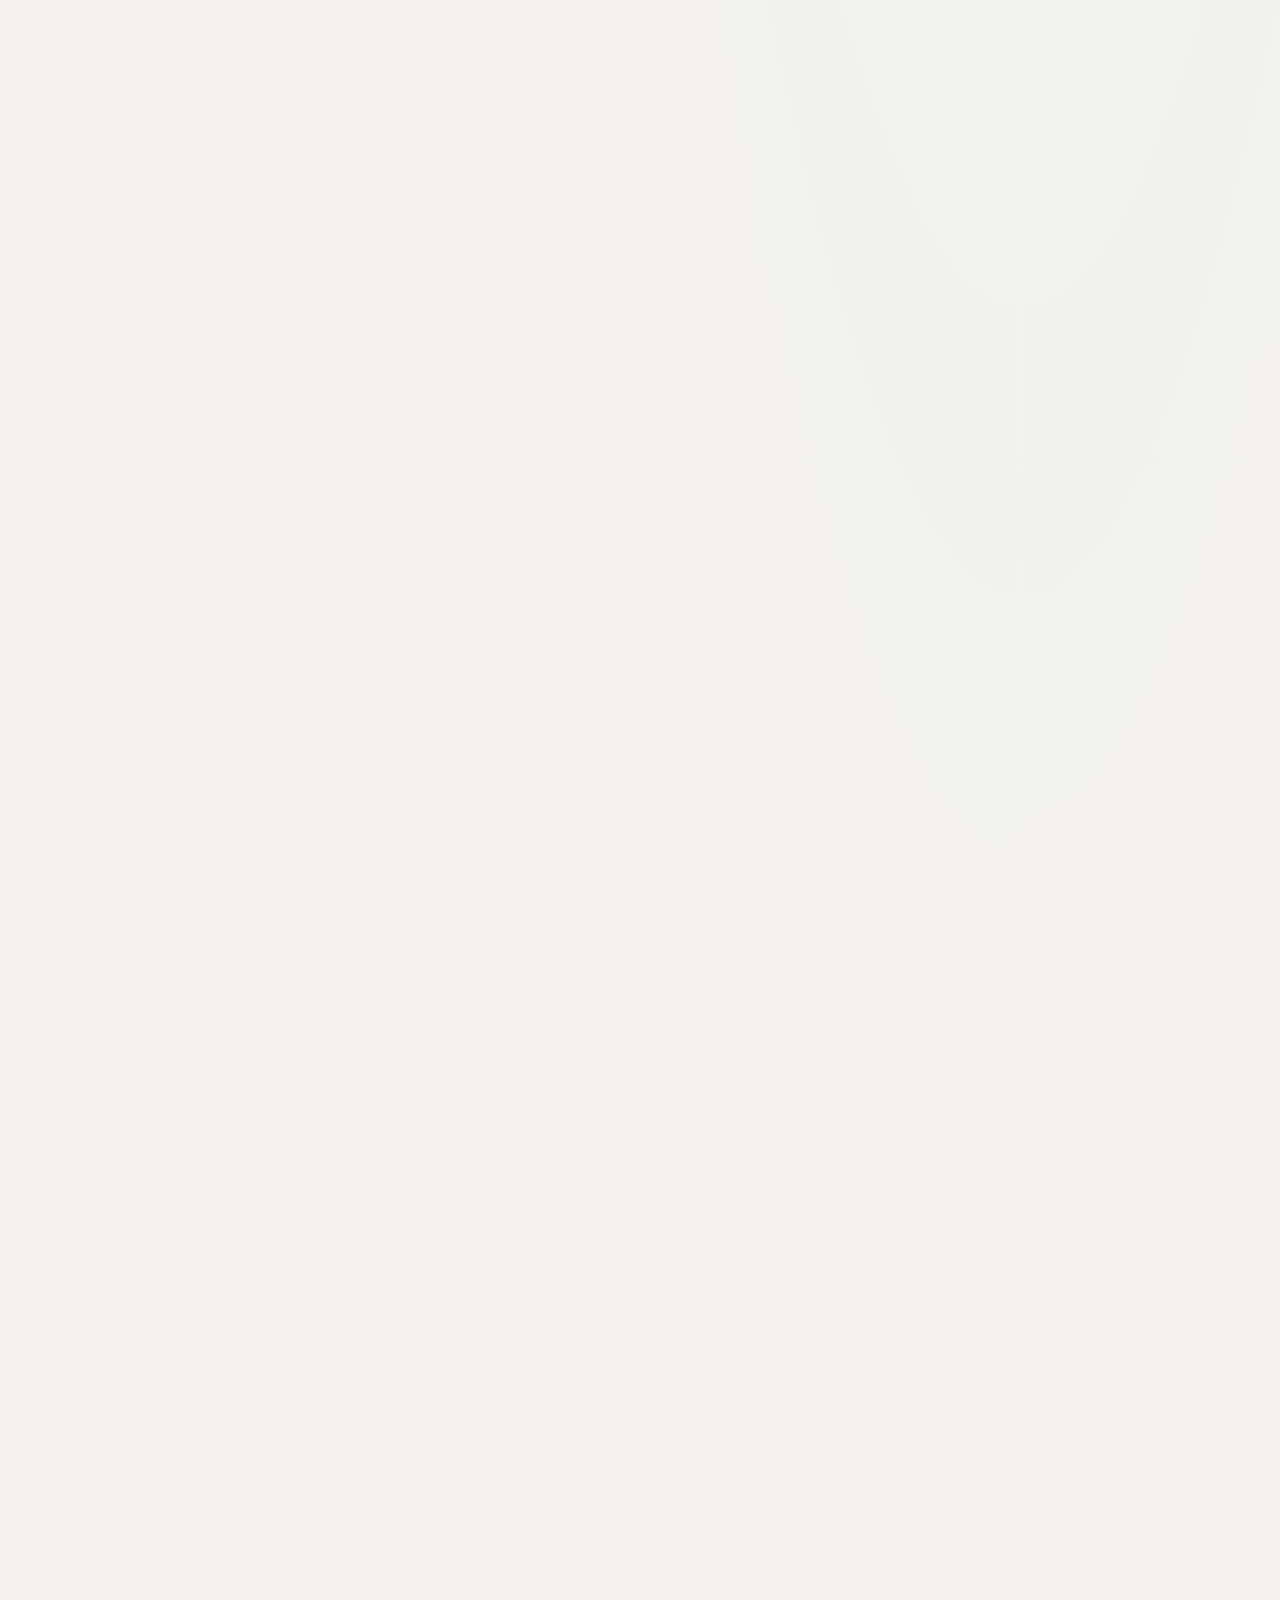
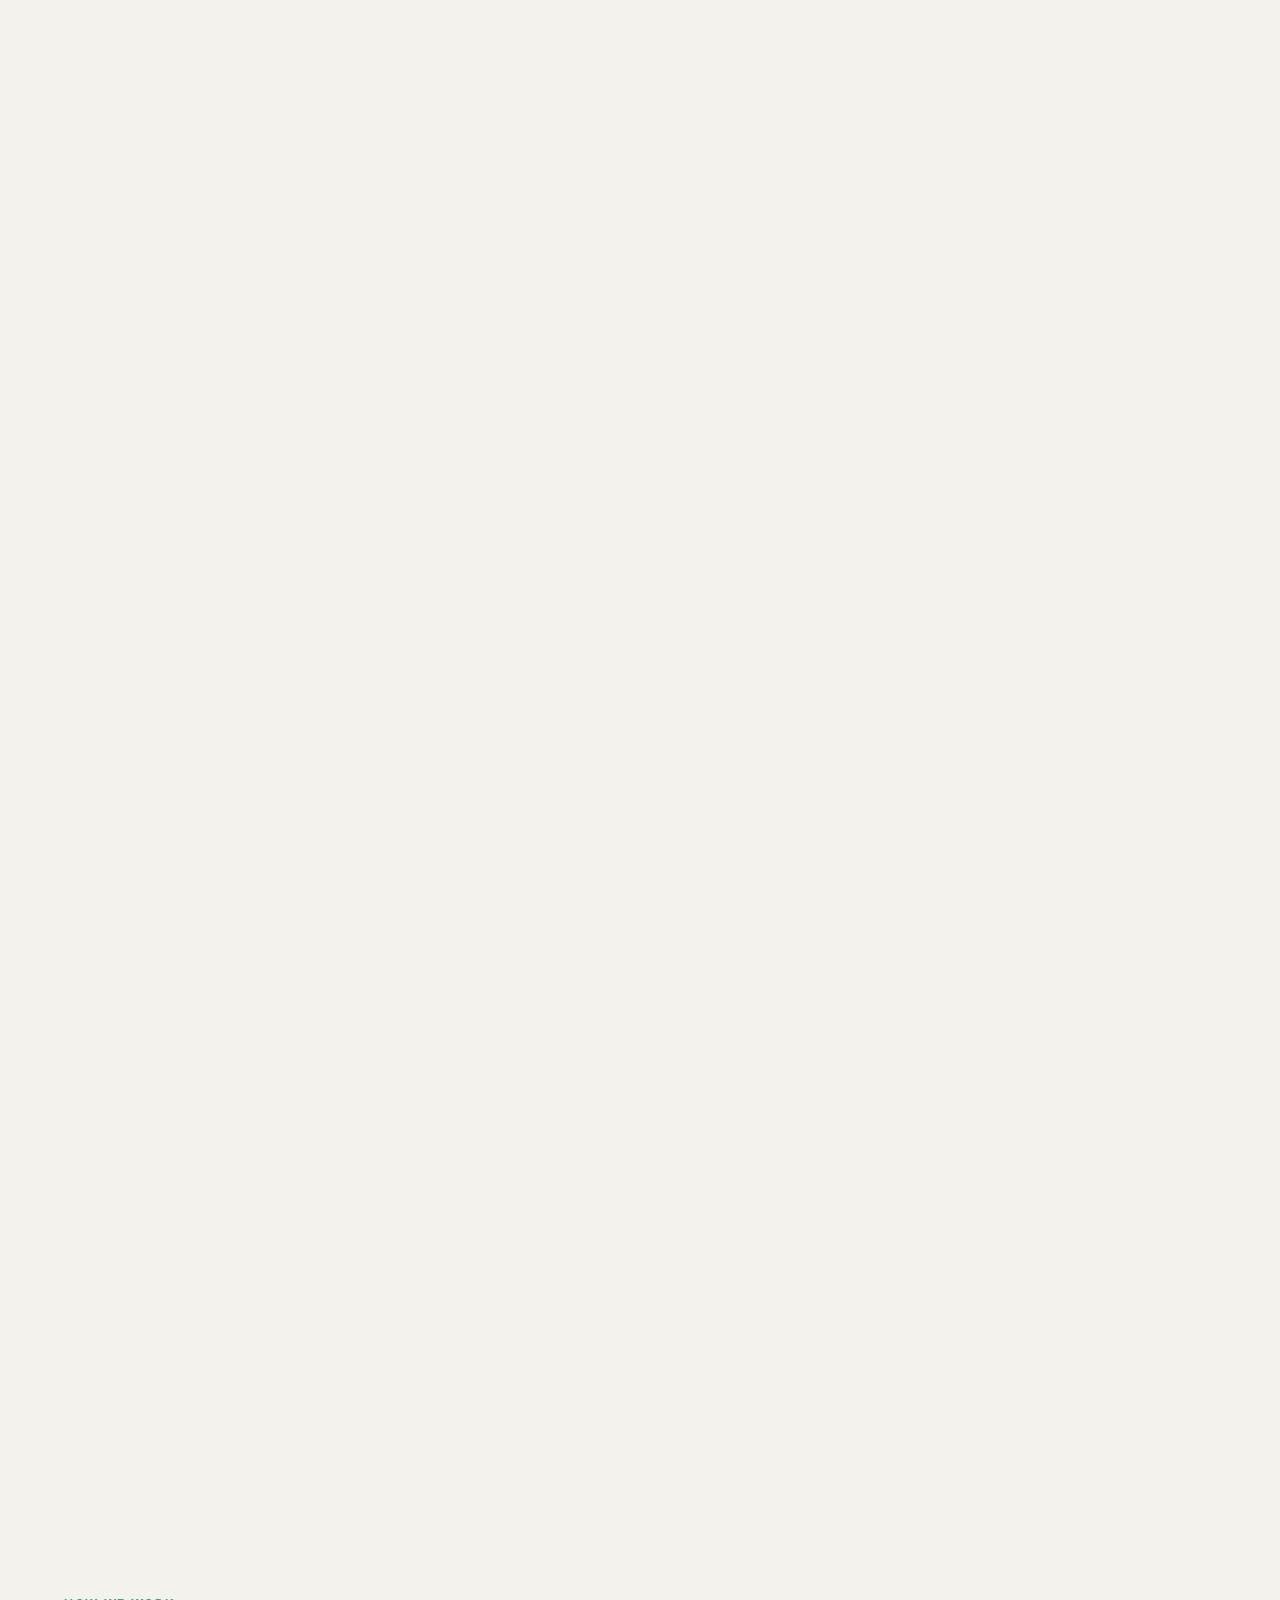
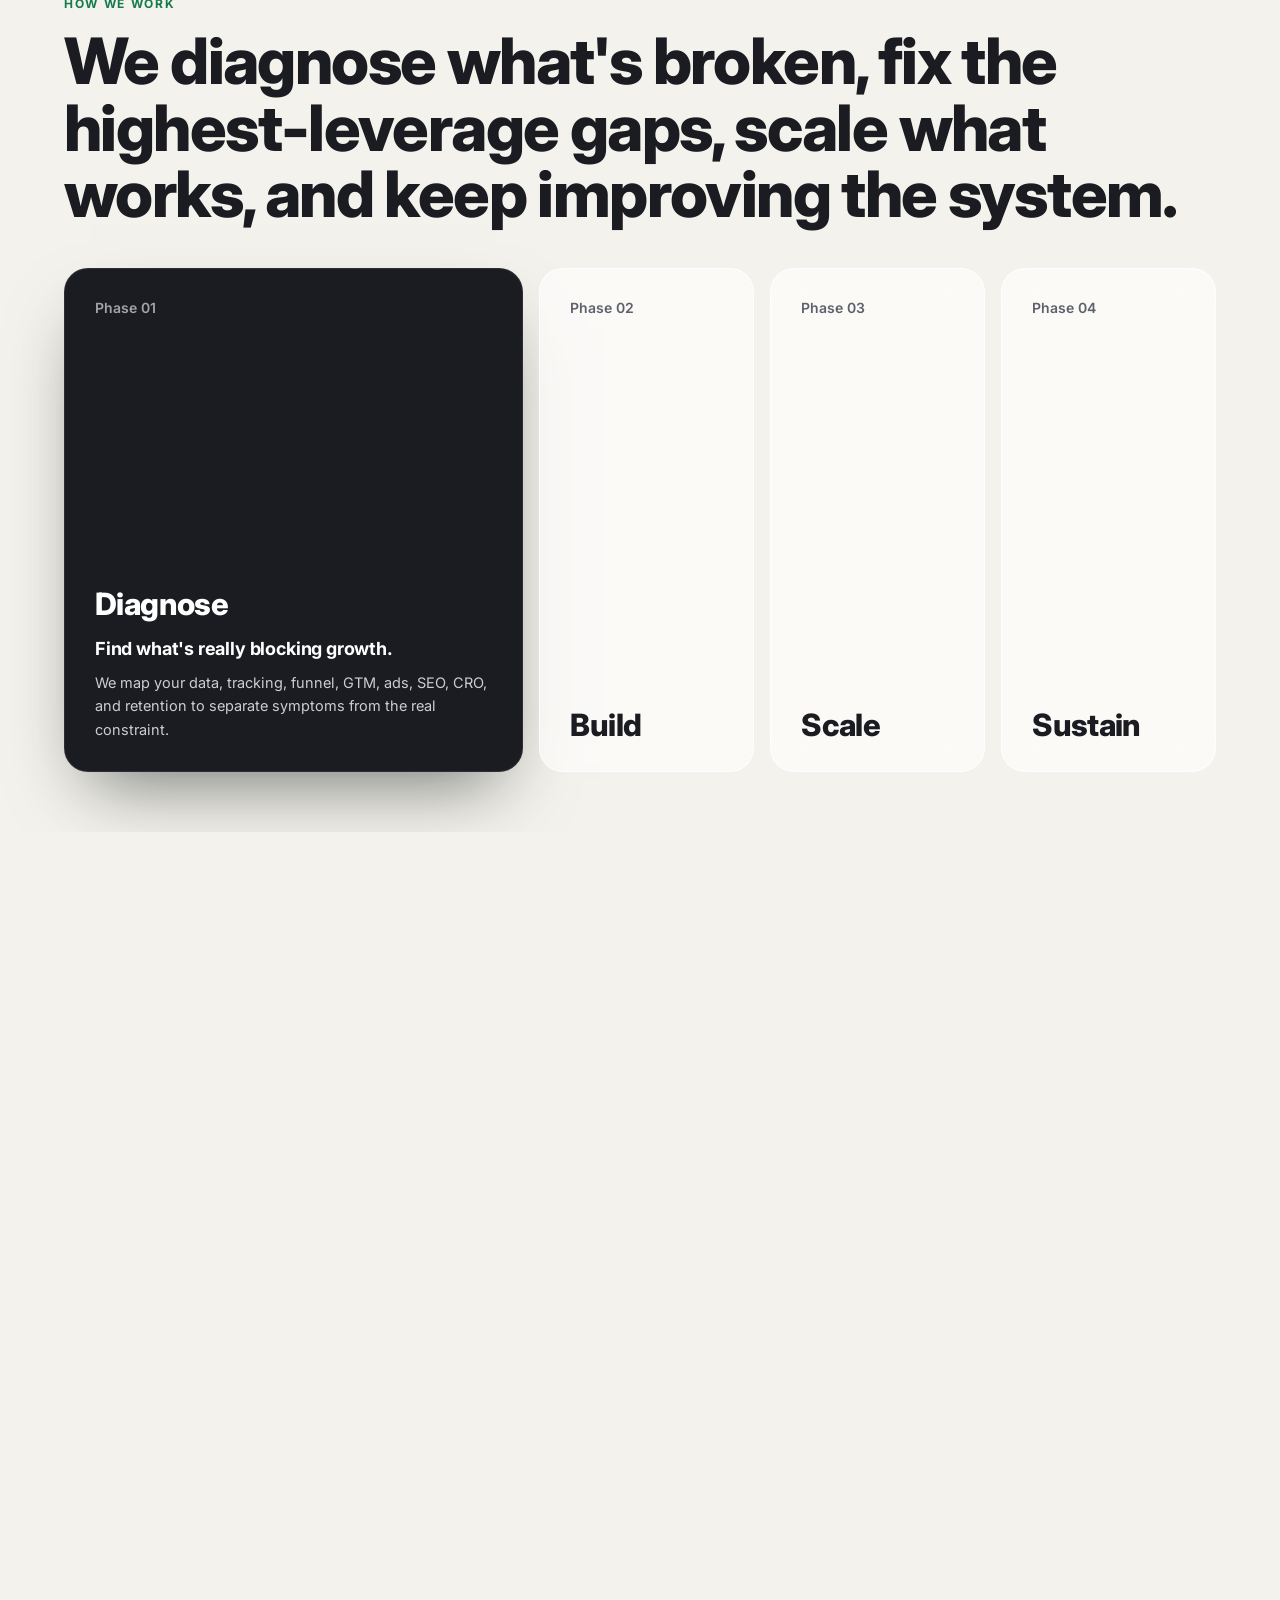
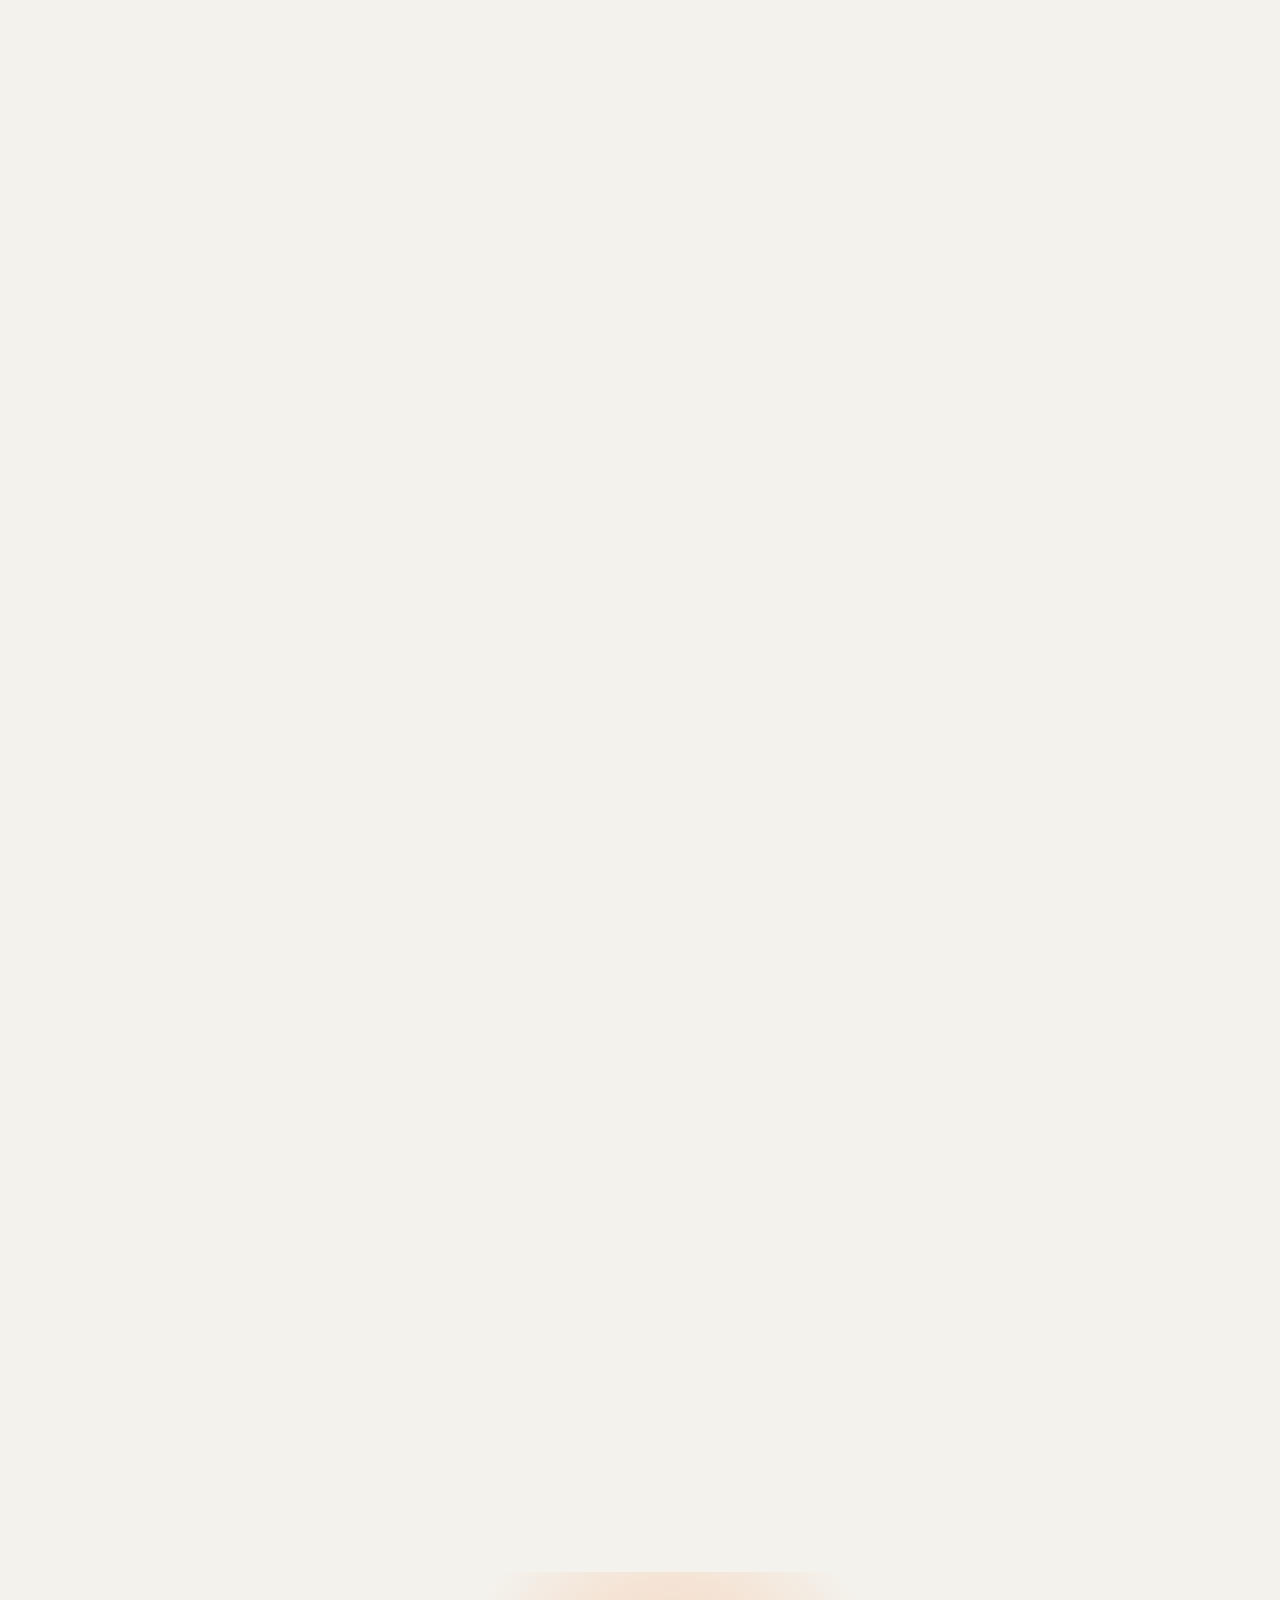
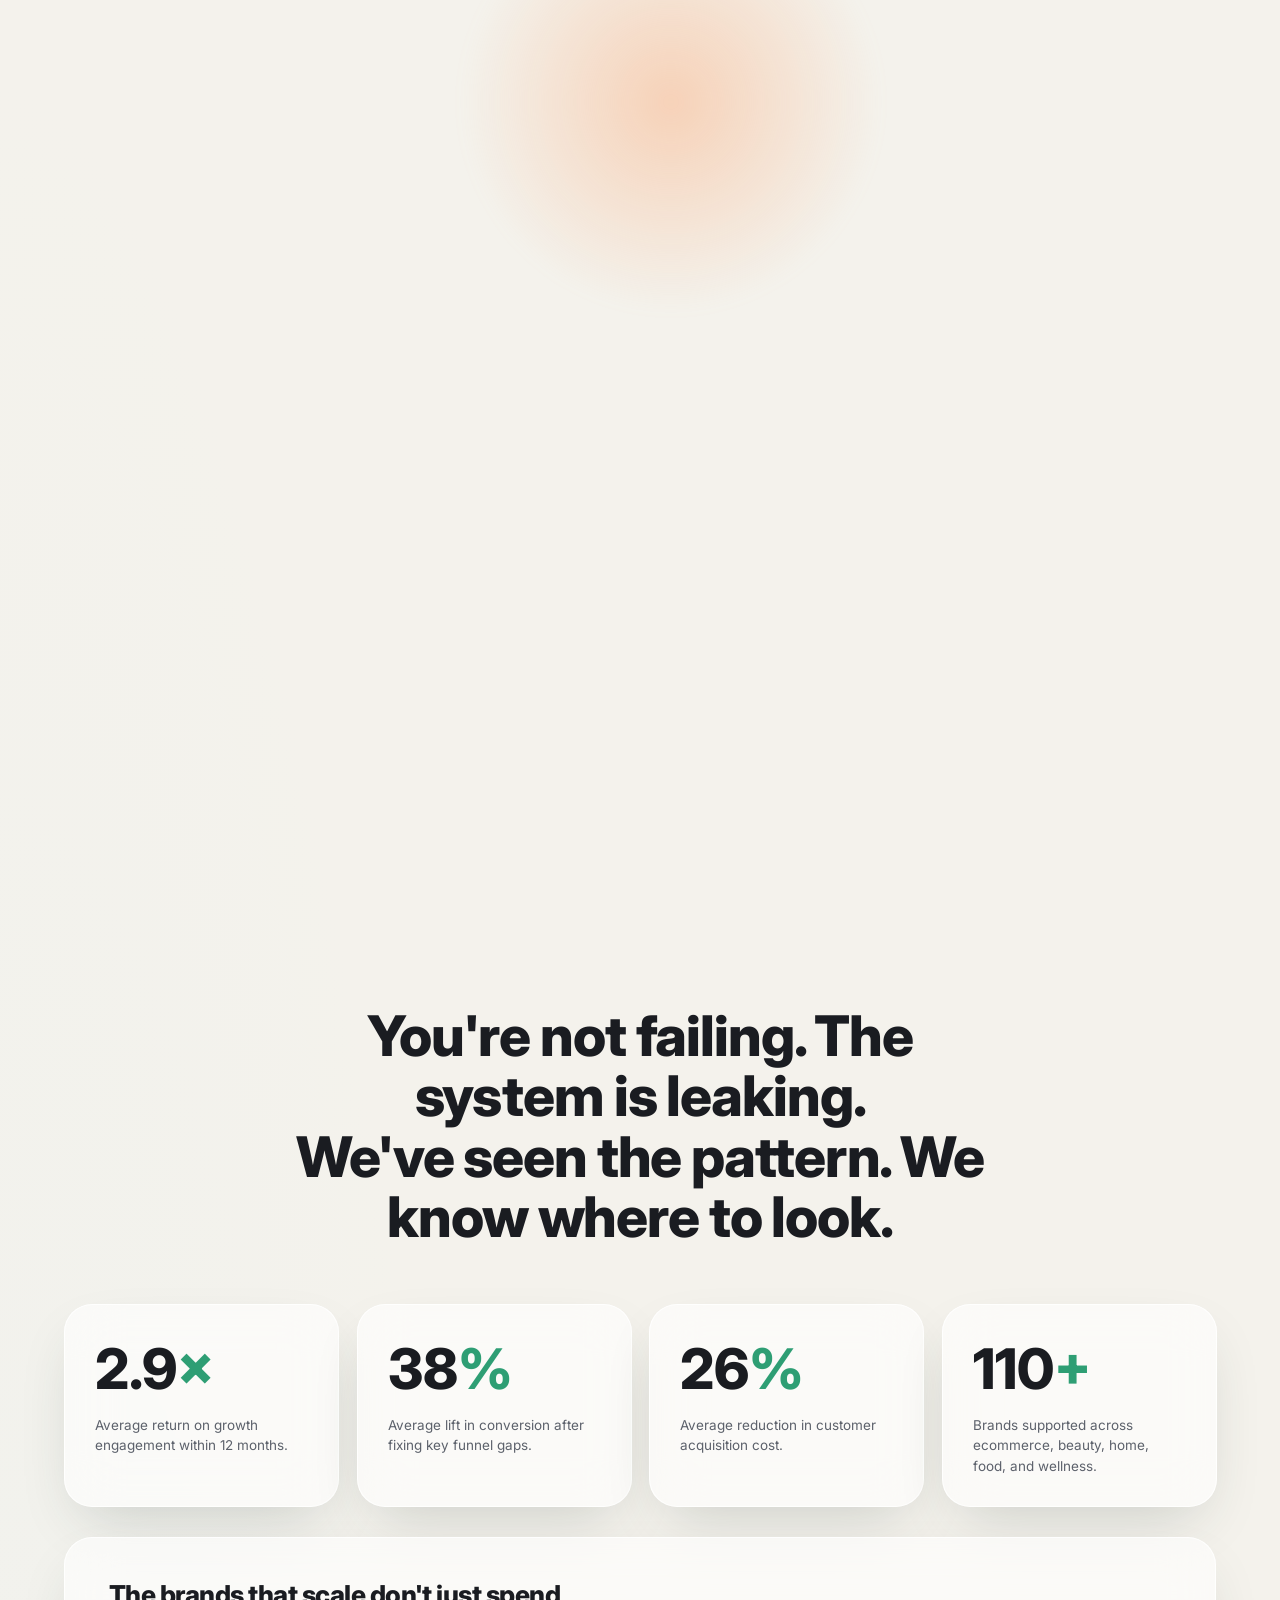
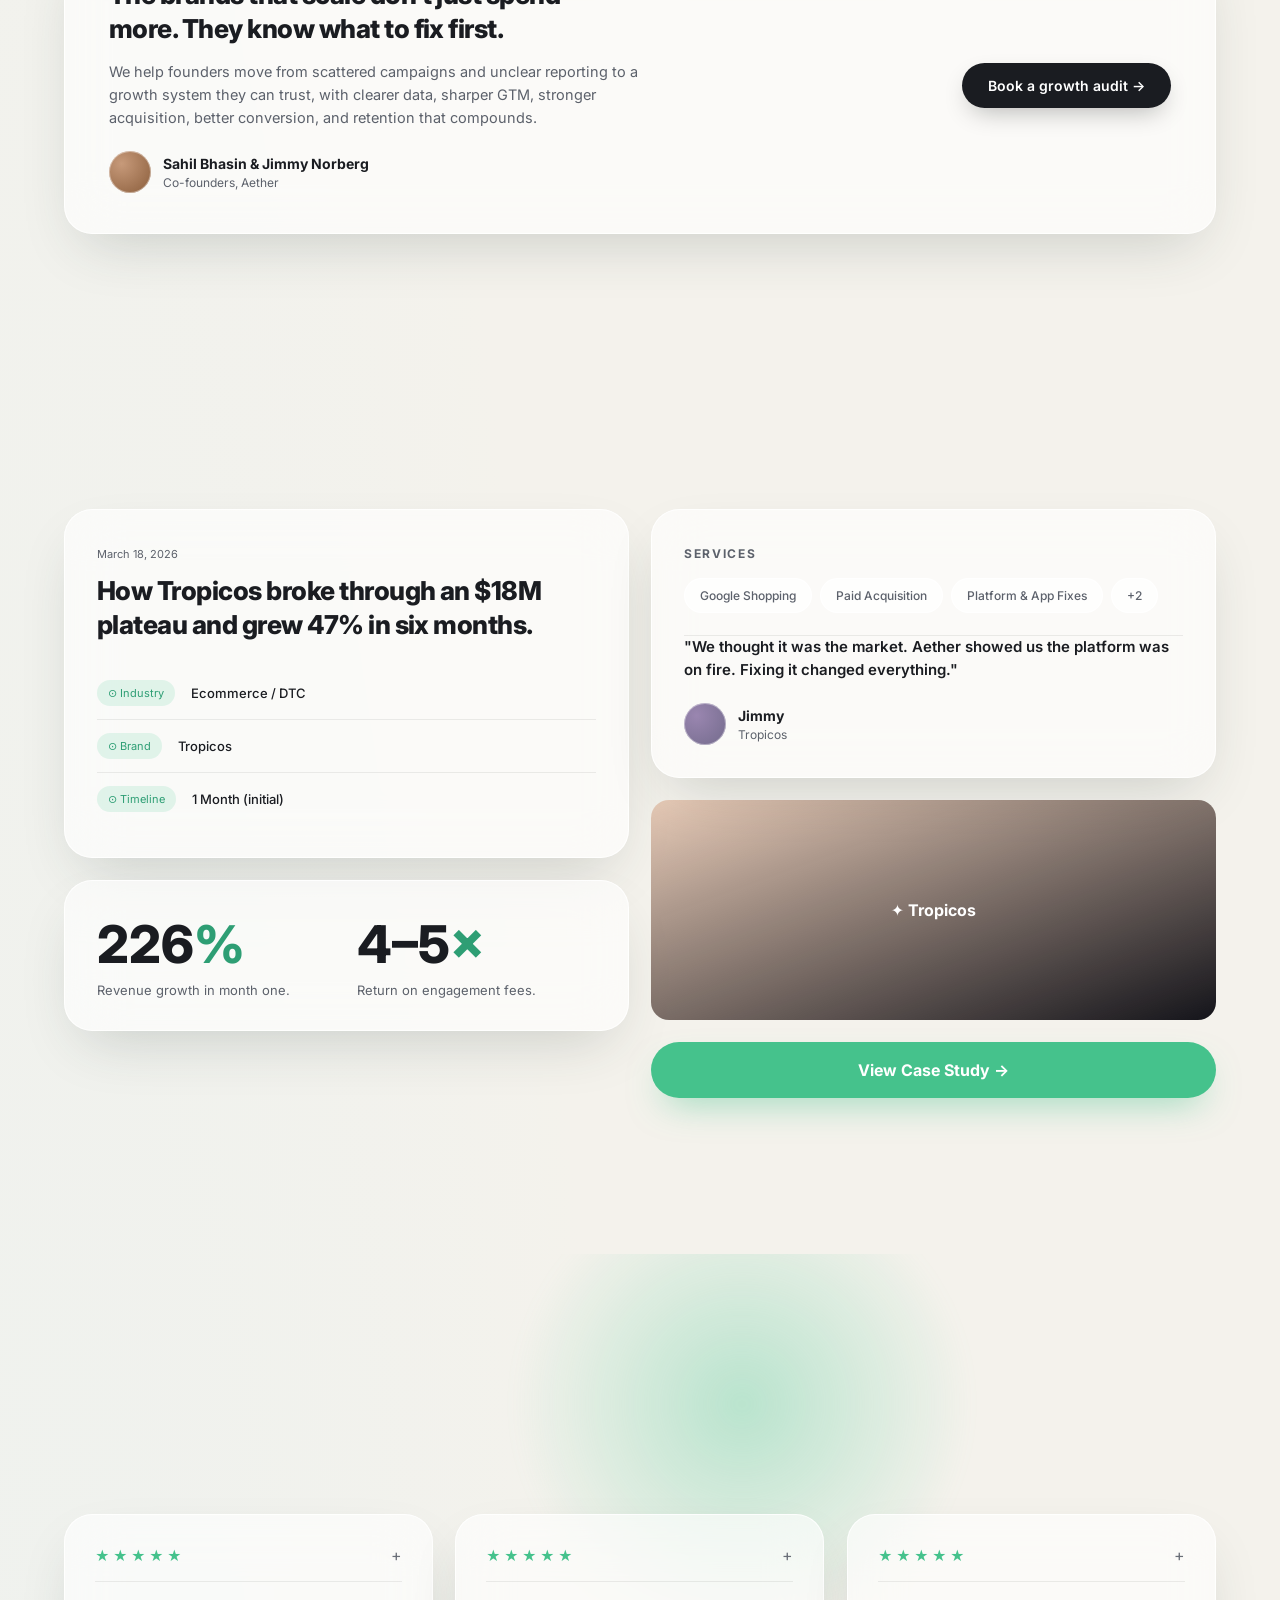
==== commit 4580e543: "Update CSS, align navigation, and fix storyline content discrepancies" ====
--- a/index.html
+++ b/index.html
@@ -17,6 +17,7 @@
       <a class="nav-logo" href="#top"><span class="dot"></span>aether<sup>™</sup></a>
       <ul class="nav-links">
         <li><a href="Case Studies.html">Case studies</a></li>
+        <li><a href="#services">Services</a></li>
         <li><a href="Insights.html">Insights</a></li>
         <li><a href="#team">About us</a></li>
         <li><a href="#contact">Contact</a></li>
@@ -284,7 +285,7 @@
         <div class="glass stat"><span class="n"><span data-count="3.2" data-decimals="1">0</span><s>×</s></span><p>Average return on growth engagement within 12 months.</p></div>
         <div class="glass stat"><span class="n"><span data-count="41">0</span><s>%</s></span><p>Average lift in conversion after fixing key funnel gaps.</p></div>
         <div class="glass stat"><span class="n"><span data-count="28">0</span><s>%</s></span><p>Average reduction in customer acquisition cost.</p></div>
-        <div class="glass stat"><span class="n"><span data-count="120">0</span><s>+</s></span><p>Brands supported across ecommerce, SaaS, beauty, home, and wellness.</p></div>
+        <div class="glass stat"><span class="n"><span data-count="120">0</span><s>+</s></span><p>Brands supported across ecommerce, beauty, home, food, and wellness.</p></div>
       </div>
       <div class="glass stat-cta">
         <div>
@@ -312,7 +313,7 @@
             </dl>
           </div>
           <div class="glass cs-card cs-stats">
-            <div><span class="n"><span data-count="47">0</span><s>%</s></span><p>Revenue growth in month one.</p></div>
+            <div><span class="n"><span data-count="300">0</span><s>%</s></span><p>Revenue growth in month one.</p></div>
             <div><span class="n">4–5<s>×</s></span><p>Return on engagement fees.</p></div>
           </div>
         </div>
--- a/glass-atelier.css
+++ b/glass-atelier.css
@@ -1,5 +1,5 @@
 /* ============================================================
-   ATHER — GLASS ATELIER (full-page static design comp)
+   AETHER — GLASS ATELIER (full-page static design comp)
    Soft light studio · warm gradient field · frosted glass ·
    pastel orbs · green accent. Design only — no motion.
    ============================================================ */
@@ -420,7 +420,7 @@
 .scene { position: relative; height: 250vh; }
 .scene-stage { position: sticky; top: 0; height: 100vh; overflow: hidden; }
 .scene-layer { position: absolute; inset: 0; }
-.scene .hero { height: 100%; min-height: 0; padding: clamp(150px, 17vh, 300px) 0 clamp(40px, 6vh, 120px); display: flex; flex-direction: column; justify-content: flex-start; }
+.scene .hero { height: 100%; min-height: 0; padding: clamp(150px, 17vh, 300px) 0 clamp(40px, 6vh, 110px); display: flex; flex-direction: column; justify-content: flex-start; }
 .scene .hero .wrap { will-change: transform, opacity; }
 .scene .statement { height: 100%; min-height: 0; display: flex; align-items: center; justify-content: center; will-change: opacity; }
 .scene .statement .band { will-change: transform, opacity; }
@@ -543,6 +543,20 @@
   .wc-orb { display: none; }
 }
 
+/* ============ STAKES (16b) ============ */
+.stakes { background: var(--ink); color: #fff; text-align: center; }
+.stakes .wrap { max-width: 980px; }
+.stakes-eyebrow { color: var(--accent); }
+.stakes-title { margin-top: 16px; font-size: clamp(30px, 4.4vw, 52px); font-weight: 800; line-height: 1.1; letter-spacing: -0.02em; max-width: 18ch; margin-left: auto; margin-right: auto; }
+.stakes-grid { margin-top: 52px; display: grid; grid-template-columns: repeat(3, 1fr); gap: 20px; text-align: left; }
+.stake { padding: 28px; border-radius: var(--r); background: rgba(255,255,255,0.05); border: 1px solid rgba(255,255,255,0.1); }
+.stake-n { display: inline-grid; place-items: center; width: 42px; height: 42px; border-radius: 50%; background: var(--accent-soft); color: var(--accent); font-size: 20px; font-weight: 700; }
+.stake h4 { margin-top: 18px; font-size: 19px; font-weight: 700; }
+.stake p { margin-top: 10px; font-size: 14px; line-height: 1.6; color: rgba(255,255,255,0.7); }
+.stakes-foot { margin-top: 40px; font-size: clamp(17px, 2vw, 22px); font-weight: 600; color: #fff; }
+.stakes-foot::before { content: ""; display: block; width: 40px; height: 3px; border-radius: 3px; background: var(--accent); margin: 0 auto 24px; }
+@media (max-width: 760px) { .stakes-grid { grid-template-columns: 1fr; } }
+
 /* ============================================================
    PHONES — cheap Android (320–360) · iPhone 11→17 Pro (390–430)
    · Pro Max (440) · Galaxy Z Fold cover (~344) · folded (~280)
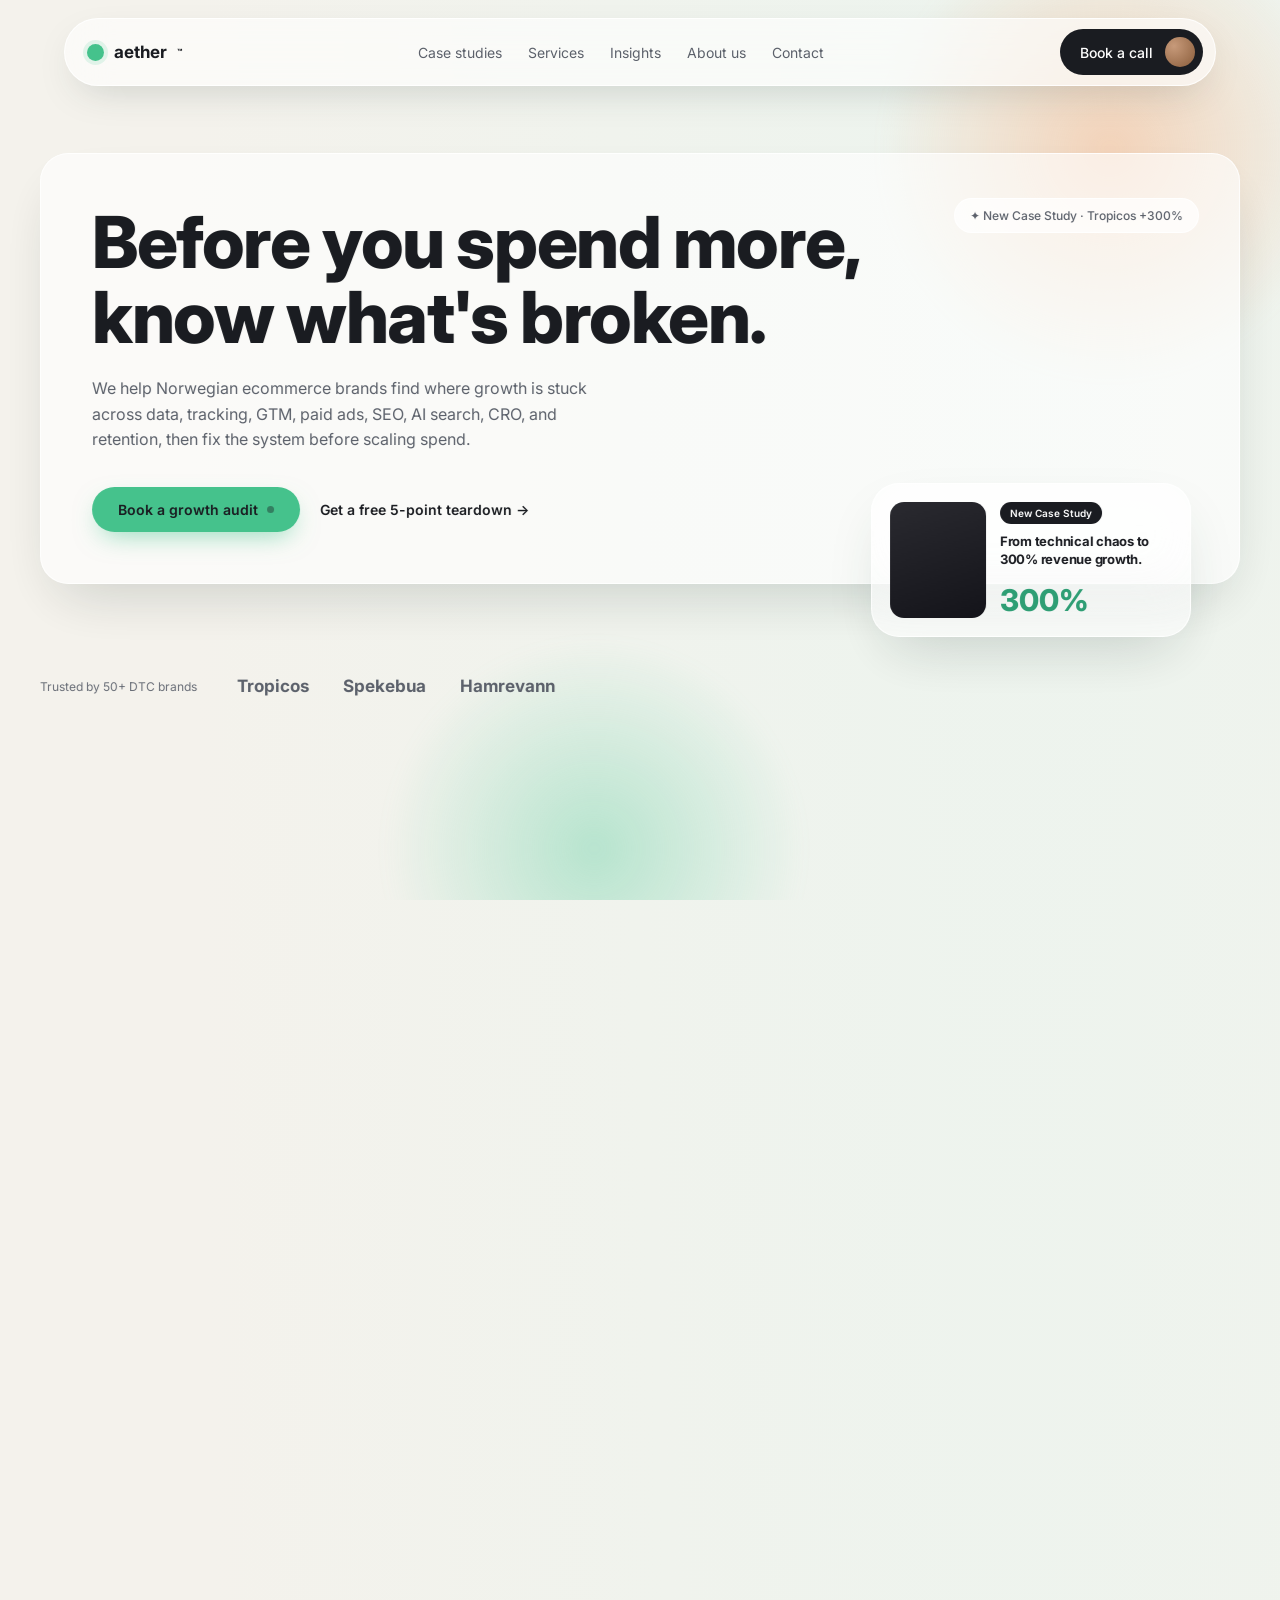
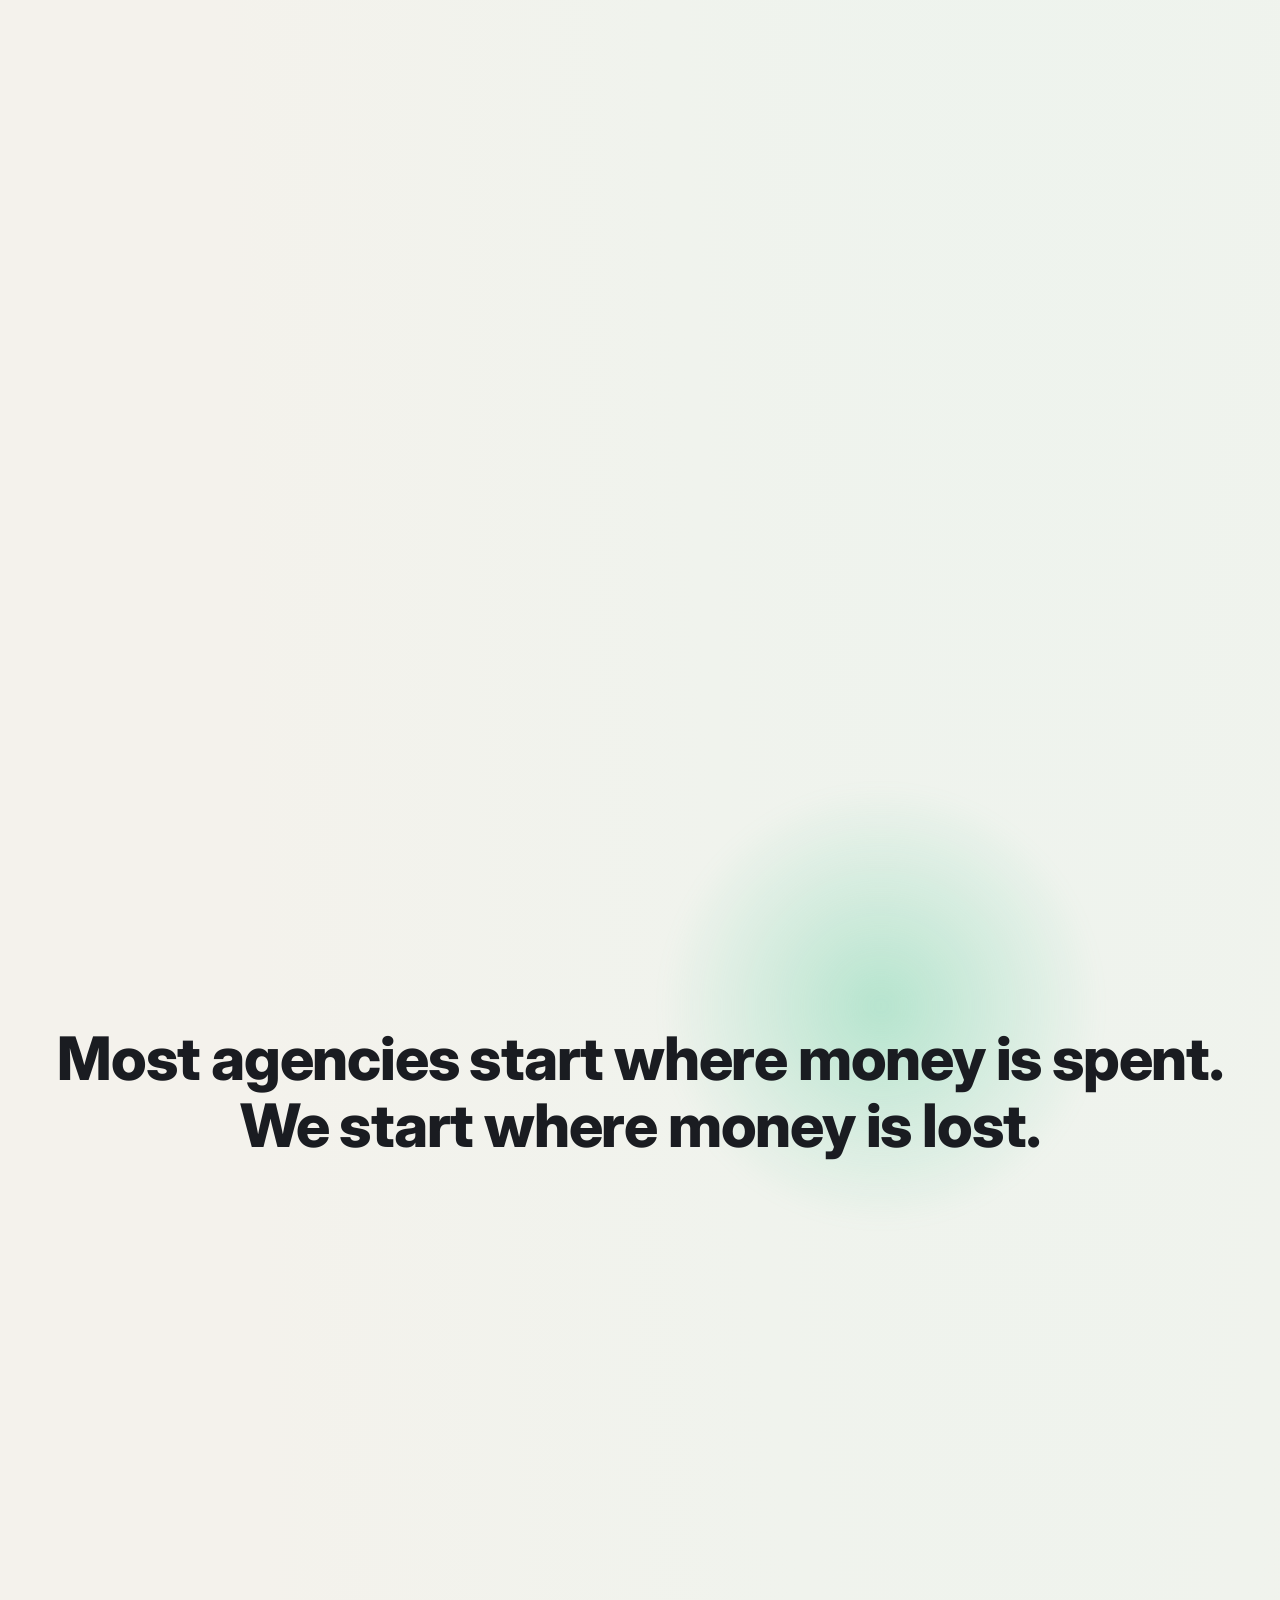
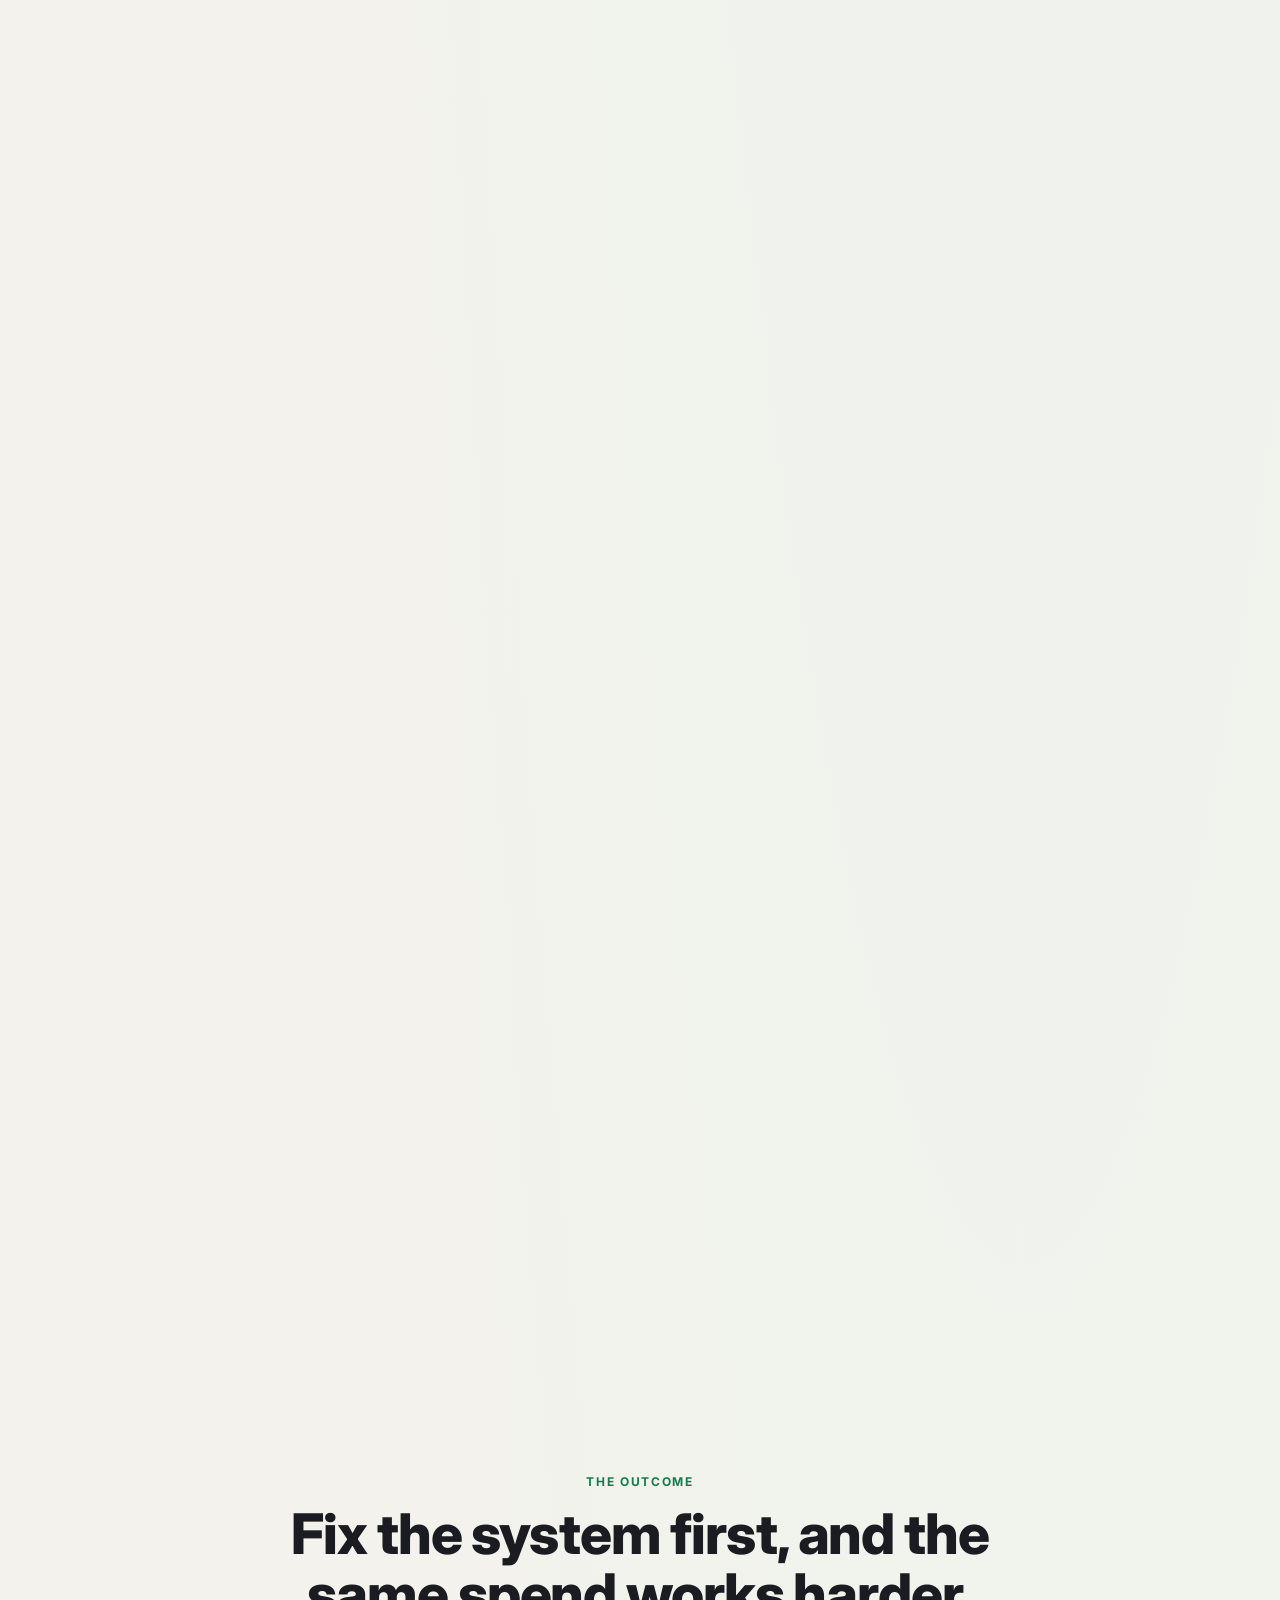
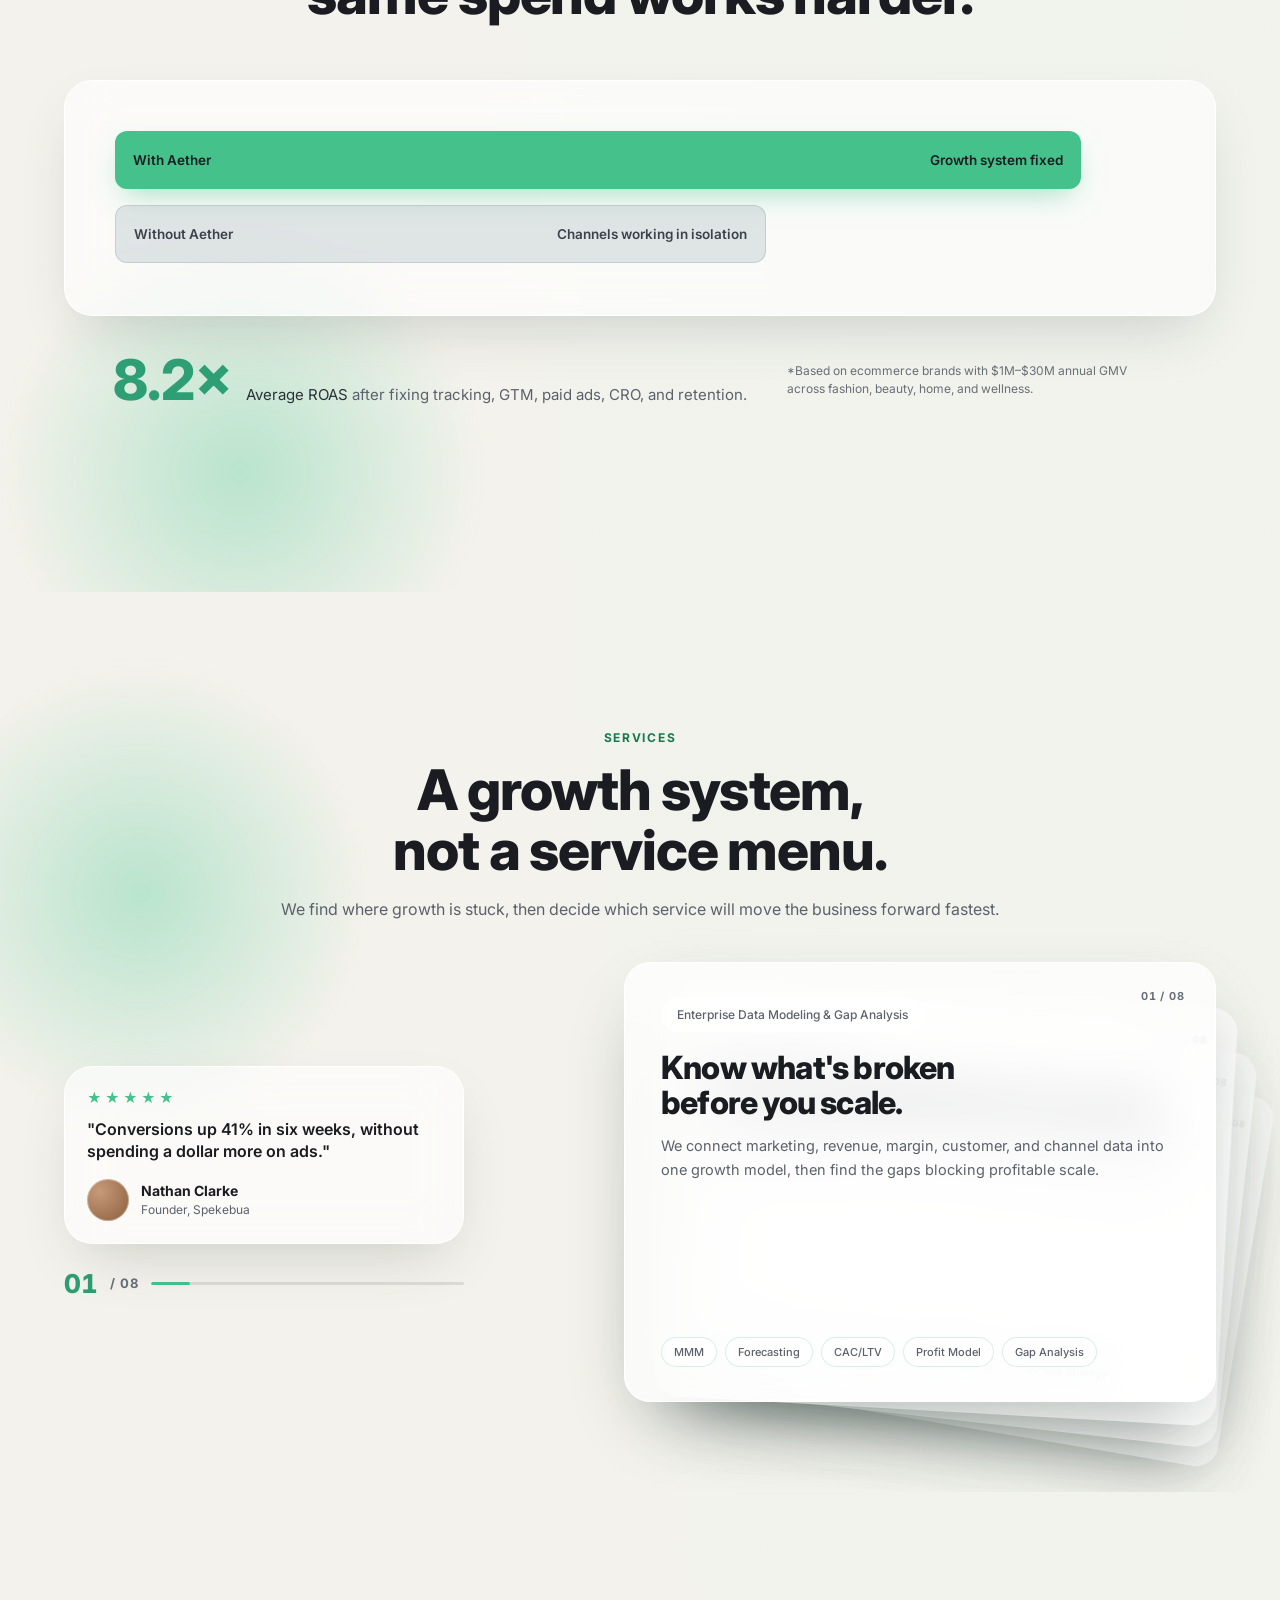
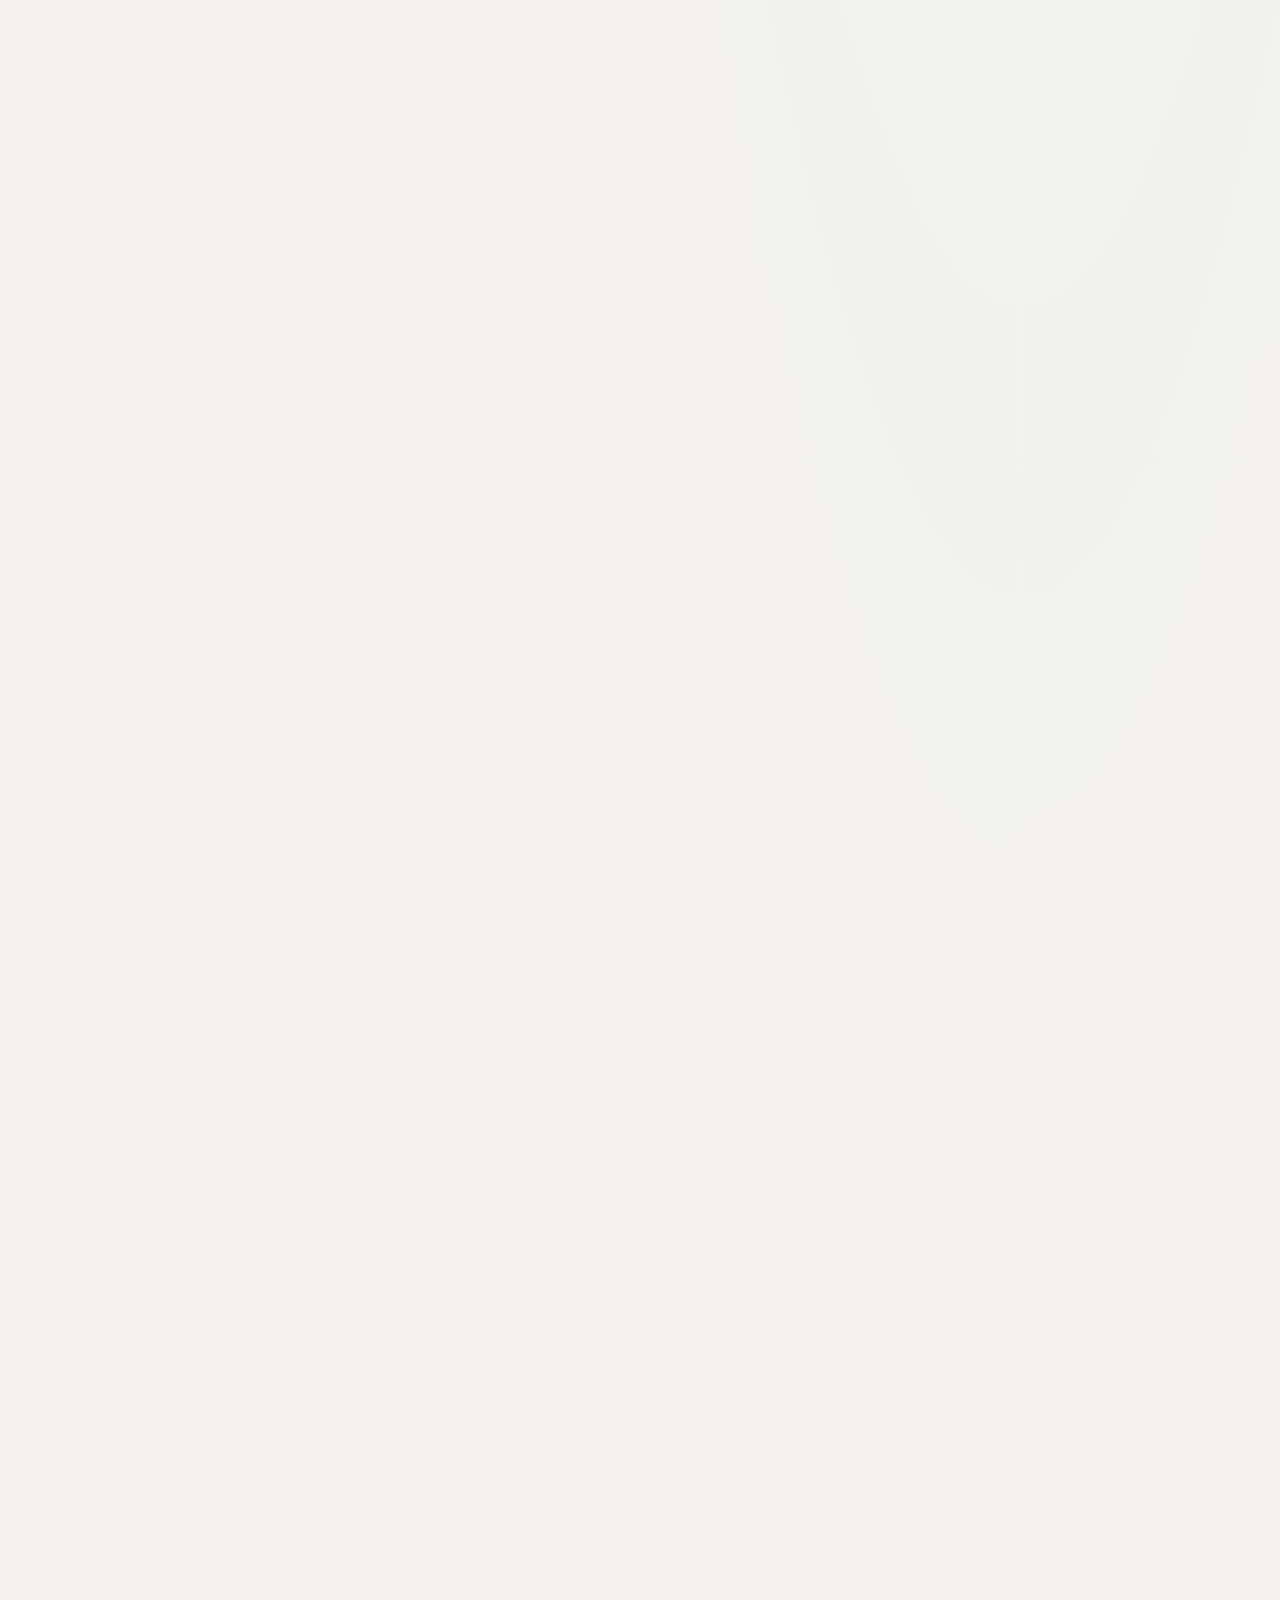
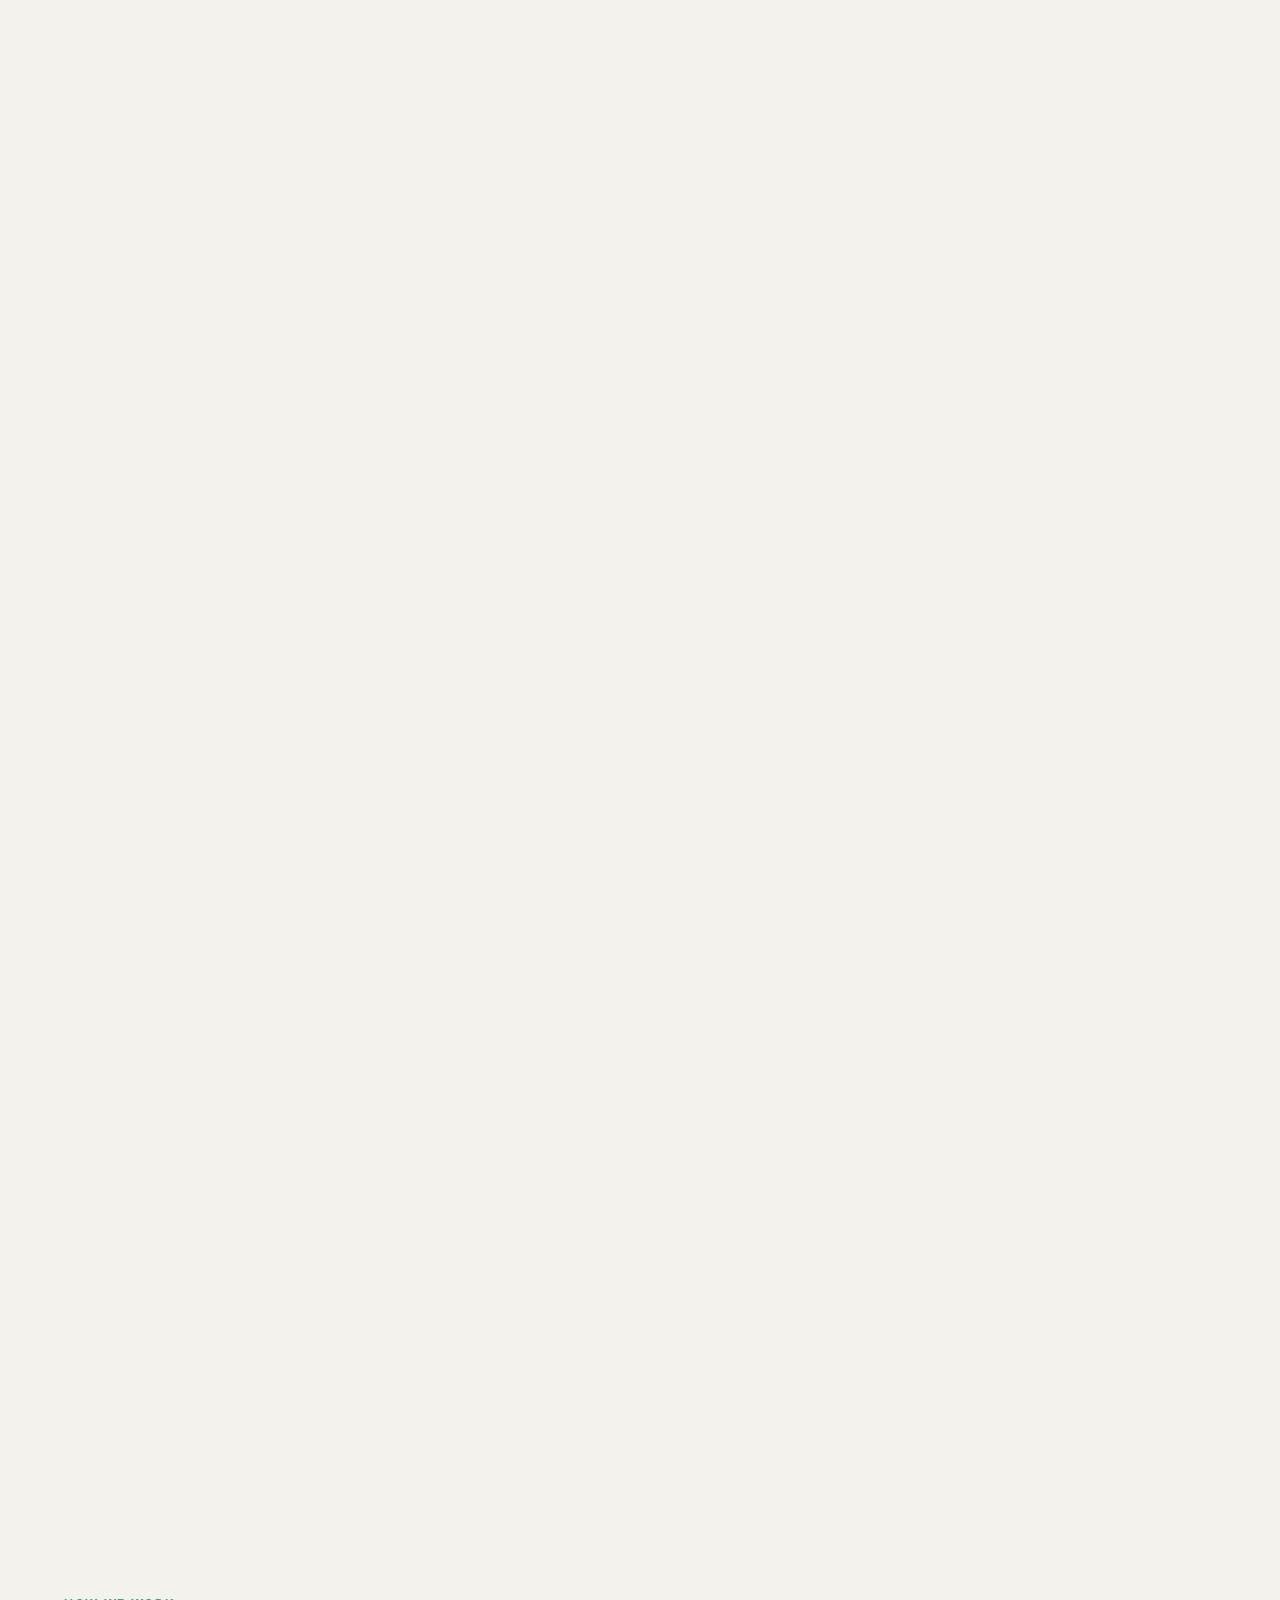
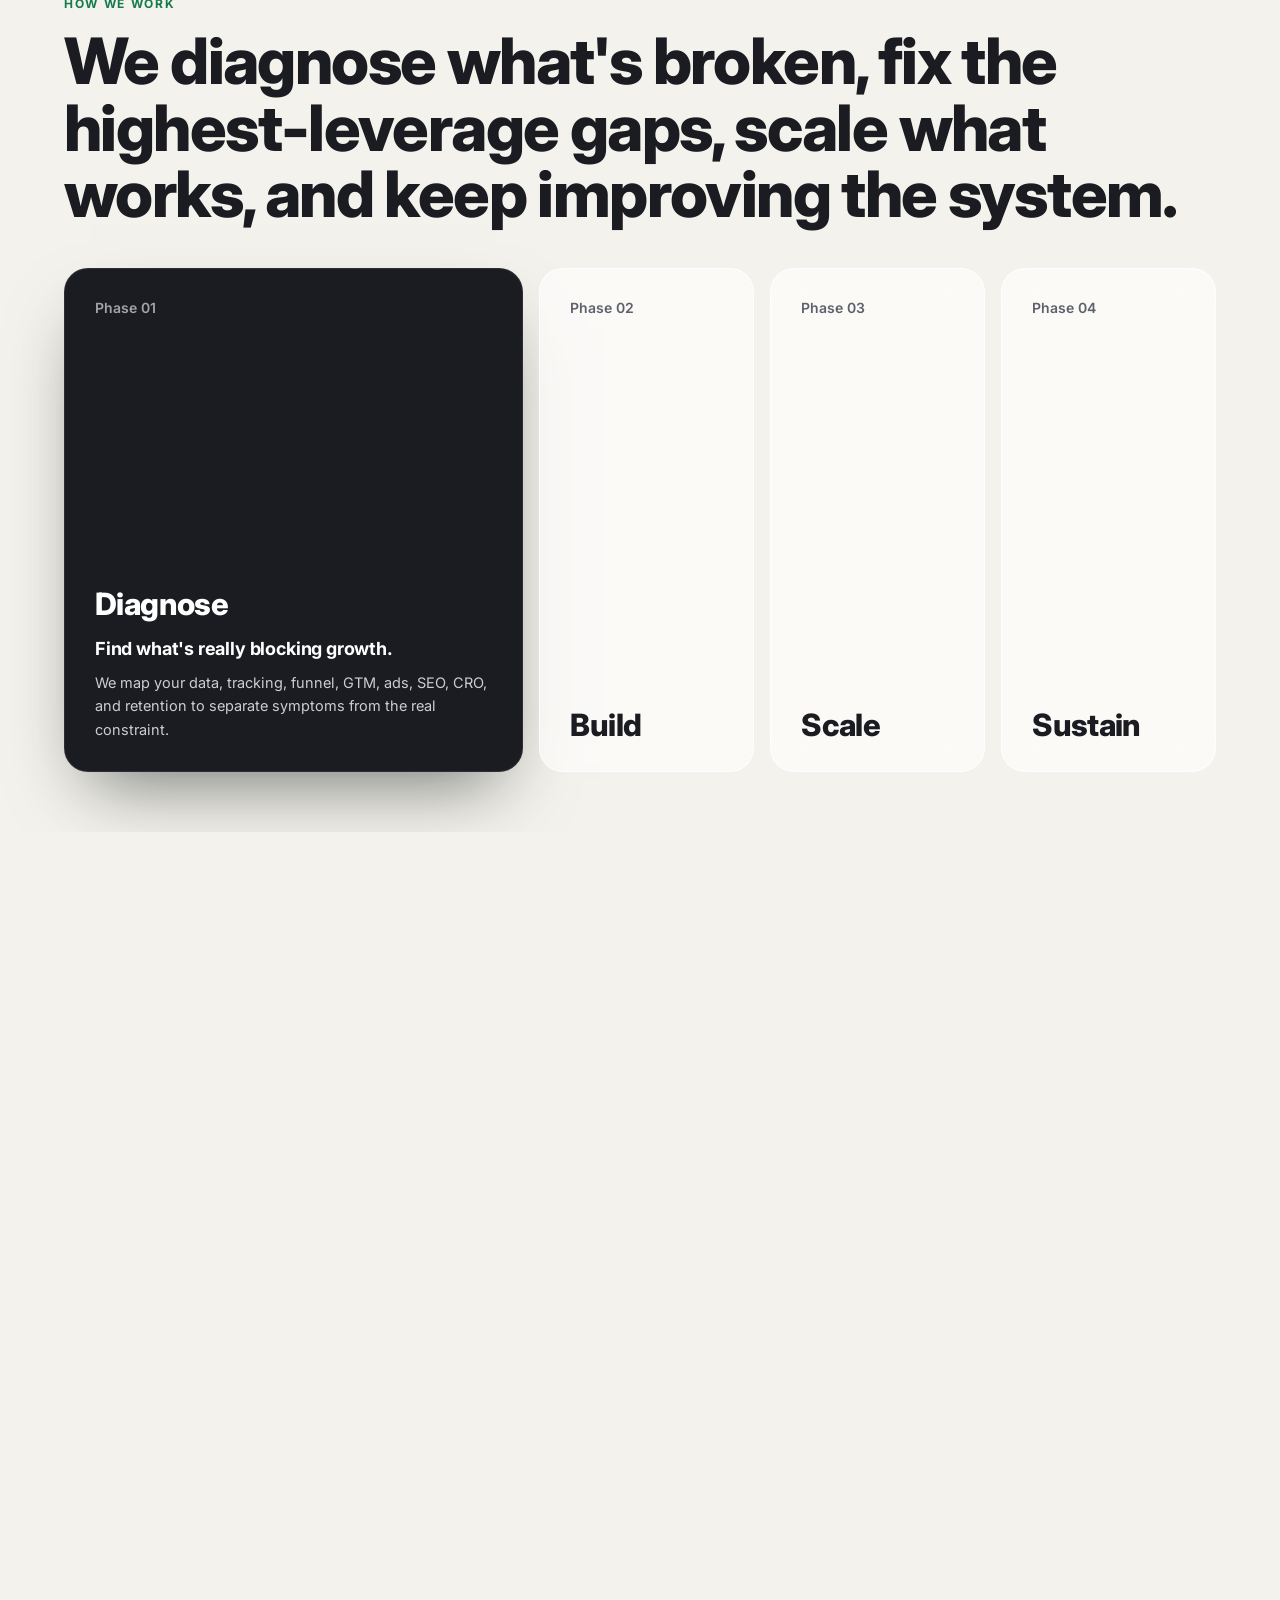
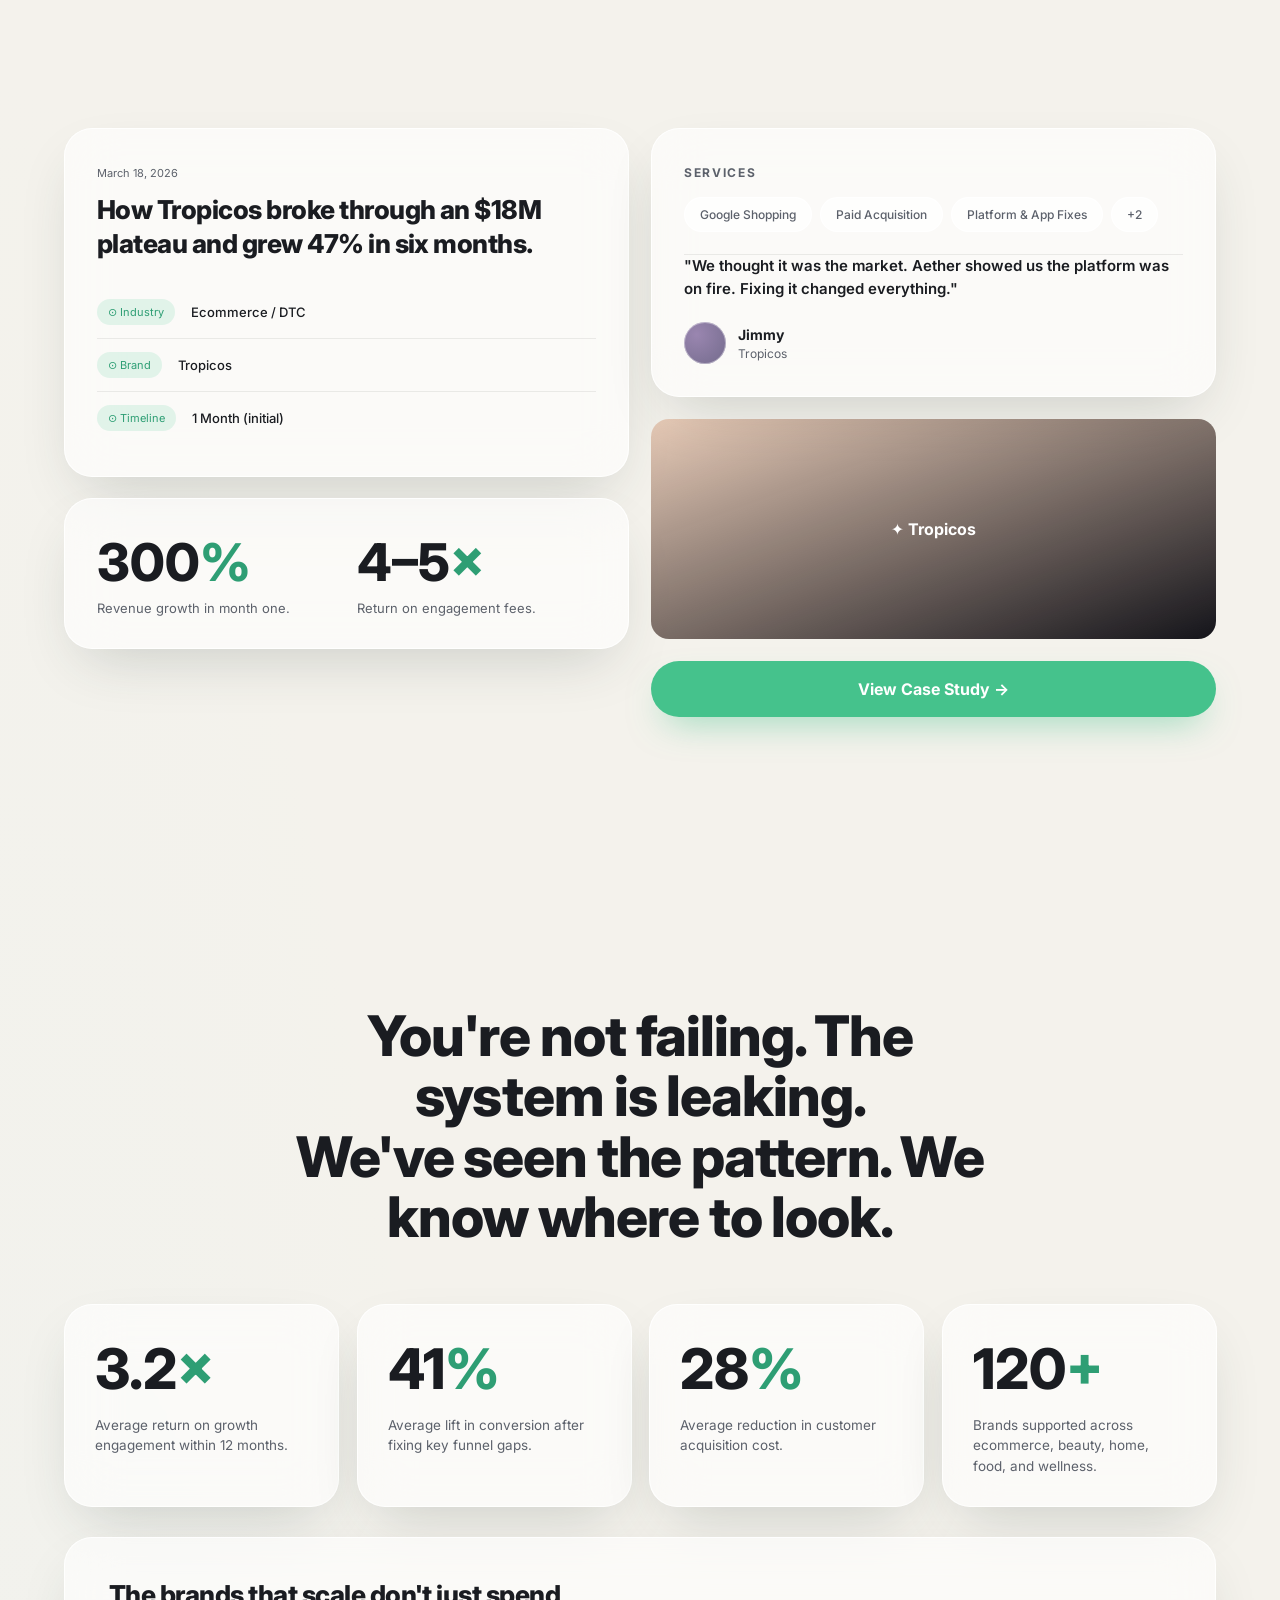
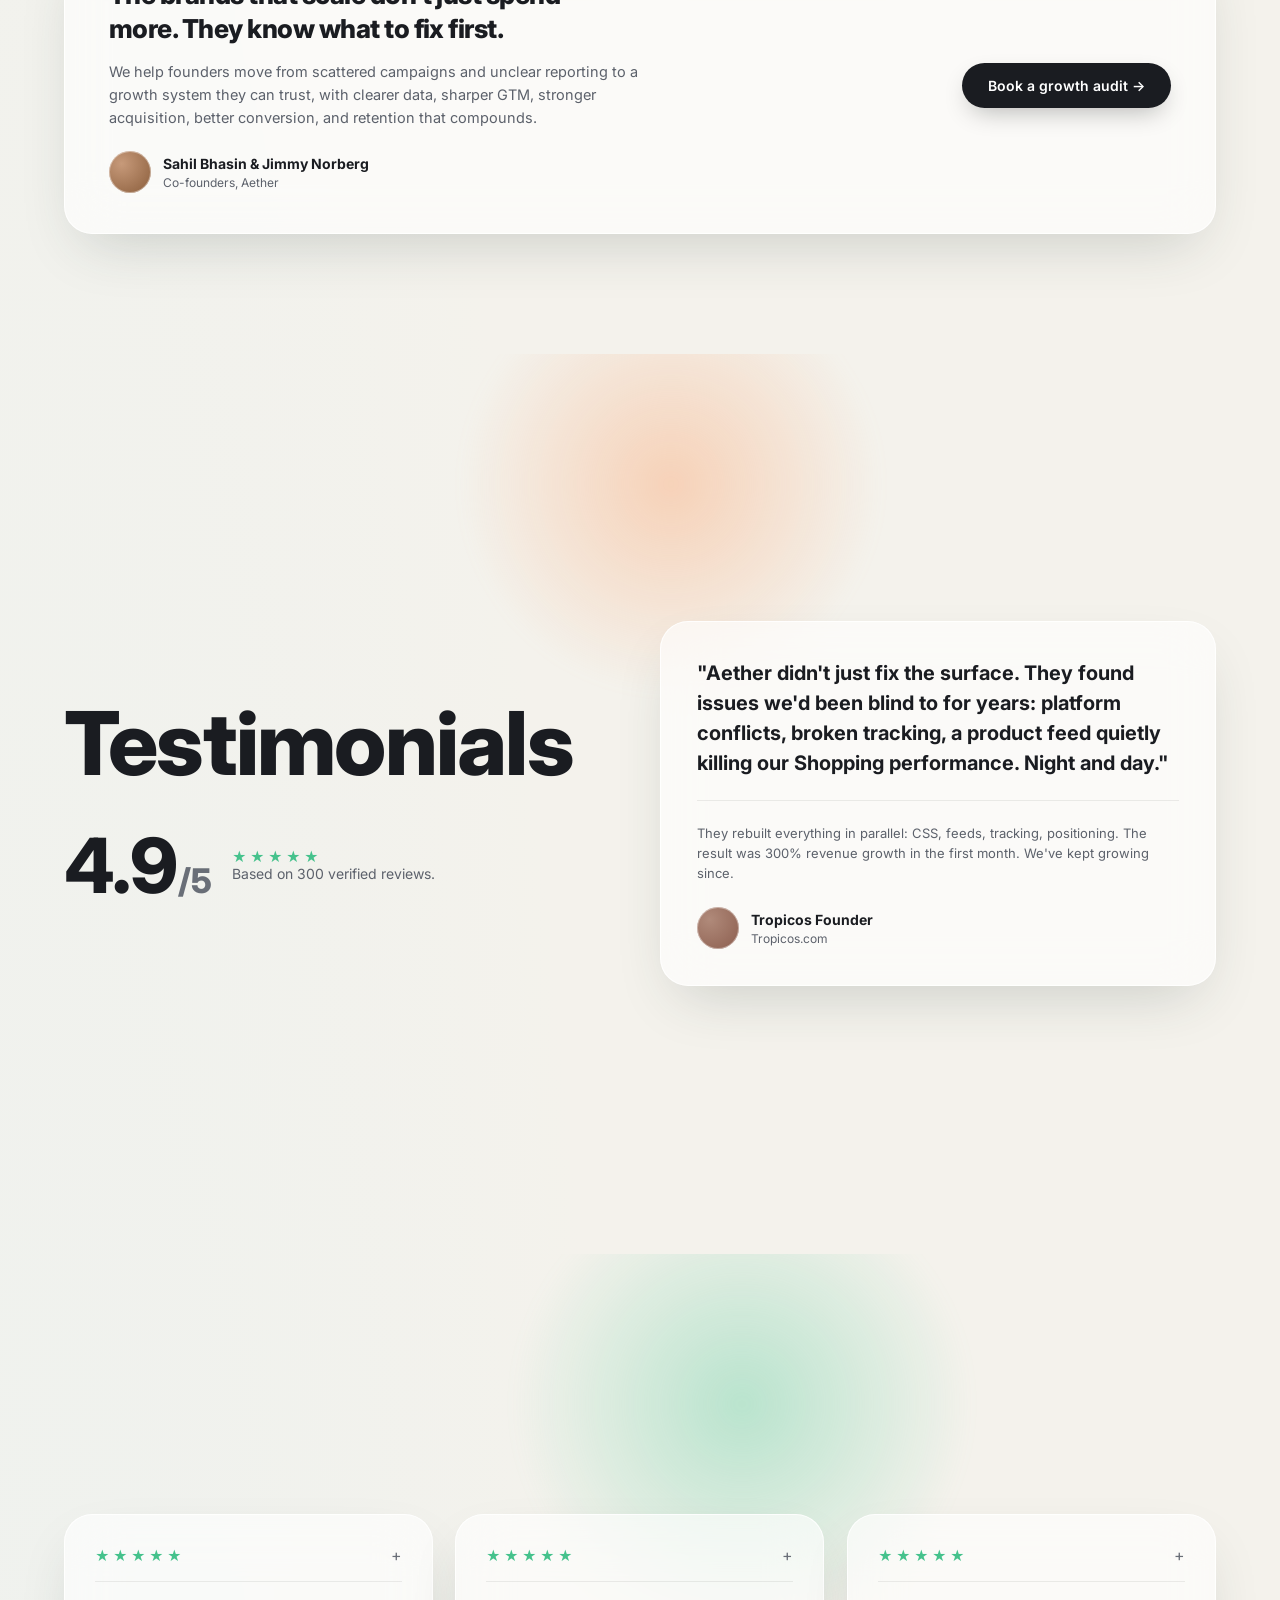
==== commit 254c7001: "Reorder index.html sections as requested" ====
--- a/index.html
+++ b/index.html
@@ -255,49 +255,6 @@
     </div>
   </section>
 
-  <!-- 07 · TESTIMONIALS -->
-  <section class="section">
-    <div class="orb peach" style="width:420px;height:420px;left:36%;top:-80px"></div>
-    <div class="wrap">
-      <div class="testi">
-        <div>
-          <h2>Testimonials</h2>
-          <div class="testi-rating">
-            <span class="n"><span data-count="4.9" data-decimals="1">0</span><s>/5</s></span>
-            <div><div class="stars">★★★★★</div><div class="m">Based on 300 verified reviews.</div></div>
-          </div>
-        </div>
-        <figure class="glass qcard">
-          <blockquote>"Aether didn't just fix the surface. They found issues we'd been blind to for years: platform conflicts, broken tracking, a product feed quietly killing our Shopping performance. Night and day."</blockquote>
-          <hr class="rule" />
-          <p class="sub">They rebuilt everything in parallel: CSS, feeds, tracking, positioning. The result was 300% revenue growth in the first month. We've kept growing since.</p>
-          <figcaption class="person"><span class="av av-clay"></span><span class="meta"><strong>Tropicos Founder</strong><em>Tropicos.com</em></span></figcaption>
-        </figure>
-      </div>
-    </div>
-  </section>
-
-  <!-- 10 · STATS -->
-  <section class="section">
-    <div class="wrap">
-      <div class="sec-head"><h2>You're not failing. The system is leaking.<br />We've seen the pattern. We know where to look.</h2></div>
-      <div class="stat-grid">
-        <div class="glass stat"><span class="n"><span data-count="3.2" data-decimals="1">0</span><s>×</s></span><p>Average return on growth engagement within 12 months.</p></div>
-        <div class="glass stat"><span class="n"><span data-count="41">0</span><s>%</s></span><p>Average lift in conversion after fixing key funnel gaps.</p></div>
-        <div class="glass stat"><span class="n"><span data-count="28">0</span><s>%</s></span><p>Average reduction in customer acquisition cost.</p></div>
-        <div class="glass stat"><span class="n"><span data-count="120">0</span><s>+</s></span><p>Brands supported across ecommerce, beauty, home, food, and wellness.</p></div>
-      </div>
-      <div class="glass stat-cta">
-        <div>
-          <h3>The brands that scale don't just spend more. They know what to fix first.</h3>
-          <p class="sub">We help founders move from scattered campaigns and unclear reporting to a growth system they can trust, with clearer data, sharper GTM, stronger acquisition, better conversion, and retention that compounds.</p>
-          <div class="person"><span class="av av-tan"></span><span class="meta"><strong>Sahil Bhasin &amp; Jimmy Norberg</strong><em>Co-founders, Aether</em></span></div>
-        </div>
-        <a class="pill pill-dark" href="#contact">Book a growth audit →</a>
-      </div>
-    </div>
-  </section>
-
   <!-- 12 · CASE STUDY -->
   <section class="section" id="case">
     <div class="wrap">
@@ -328,6 +285,49 @@
           <div class="cs-photo">✦ Tropicos</div>
           <a class="cs-cta" href="#contact">View Case Study →</a>
         </div>
+      </div>
+    </div>
+  </section>
+
+  <!-- 10 · STATS -->
+  <section class="section">
+    <div class="wrap">
+      <div class="sec-head"><h2>You're not failing. The system is leaking.<br />We've seen the pattern. We know where to look.</h2></div>
+      <div class="stat-grid">
+        <div class="glass stat"><span class="n"><span data-count="3.2" data-decimals="1">0</span><s>×</s></span><p>Average return on growth engagement within 12 months.</p></div>
+        <div class="glass stat"><span class="n"><span data-count="41">0</span><s>%</s></span><p>Average lift in conversion after fixing key funnel gaps.</p></div>
+        <div class="glass stat"><span class="n"><span data-count="28">0</span><s>%</s></span><p>Average reduction in customer acquisition cost.</p></div>
+        <div class="glass stat"><span class="n"><span data-count="120">0</span><s>+</s></span><p>Brands supported across ecommerce, beauty, home, food, and wellness.</p></div>
+      </div>
+      <div class="glass stat-cta">
+        <div>
+          <h3>The brands that scale don't just spend more. They know what to fix first.</h3>
+          <p class="sub">We help founders move from scattered campaigns and unclear reporting to a growth system they can trust, with clearer data, sharper GTM, stronger acquisition, better conversion, and retention that compounds.</p>
+          <div class="person"><span class="av av-tan"></span><span class="meta"><strong>Sahil Bhasin &amp; Jimmy Norberg</strong><em>Co-founders, Aether</em></span></div>
+        </div>
+        <a class="pill pill-dark" href="#contact">Book a growth audit →</a>
+      </div>
+    </div>
+  </section>
+
+  <!-- 07 · TESTIMONIALS -->
+  <section class="section">
+    <div class="orb peach" style="width:420px;height:420px;left:36%;top:-80px"></div>
+    <div class="wrap">
+      <div class="testi">
+        <div>
+          <h2>Testimonials</h2>
+          <div class="testi-rating">
+            <span class="n"><span data-count="4.9" data-decimals="1">0</span><s>/5</s></span>
+            <div><div class="stars">★★★★★</div><div class="m">Based on 300 verified reviews.</div></div>
+          </div>
+        </div>
+        <figure class="glass qcard">
+          <blockquote>"Aether didn't just fix the surface. They found issues we'd been blind to for years: platform conflicts, broken tracking, a product feed quietly killing our Shopping performance. Night and day."</blockquote>
+          <hr class="rule" />
+          <p class="sub">They rebuilt everything in parallel: CSS, feeds, tracking, positioning. The result was 300% revenue growth in the first month. We've kept growing since.</p>
+          <figcaption class="person"><span class="av av-clay"></span><span class="meta"><strong>Tropicos Founder</strong><em>Tropicos.com</em></span></figcaption>
+        </figure>
       </div>
     </div>
   </section>
@@ -359,6 +359,20 @@
     </div>
   </section>
 
+  <!-- 09 · TEAM -->
+  <section class="section" id="team">
+    <div class="orb mint" style="width:440px;height:440px;right:-60px;top:10%"></div>
+    <div class="wrap">
+      <div class="sec-head" style="text-align:left;margin:0 0 44px;max-width:560px"><span class="eyebrow">The people</span><h2>Meet the team behind the growth.</h2></div>
+      <div class="team-grid">
+        <div class="glass member"><span class="av av-blue"></span><span class="meta"><strong>Jimmy Norberg</strong><em>Co-founder / Managing Director</em></span><span class="no">01</span><span class="plus">+</span></div>
+        <div class="glass member"><span class="av av-tan"></span><span class="meta"><strong>Sahil Bhasin</strong><em>Co-founder / Growth Strategy &amp; Technology</em></span><span class="no">02</span><span class="plus">+</span></div>
+        <div class="glass member"><span class="av av-green"></span><span class="meta"><strong>Kristof Koesharto</strong><em>Branding &amp; Partnerships</em></span><span class="no">03</span><span class="plus">+</span></div>
+        <div class="glass member"><span class="av av-violet"></span><span class="meta"><strong>Kristian Pedersen</strong><em>Performance Marketing Specialist</em></span><span class="no">04</span><span class="plus">+</span></div>
+      </div>
+    </div>
+  </section>
+
   <!-- 11 · PRICING -->
   <section class="section" id="pricing">
     <div class="orb peach" style="width:420px;height:420px;left:30%;top:-60px"></div>
@@ -506,20 +520,6 @@
       <div class="glass faq-contact">
         <span>More questions? Reach out anytime.</span>
         <a class="faq-email" href="mailto:support@aether.com"><span class="dot"></span>support@aether.com</a>
-      </div>
-    </div>
-  </section>
-
-  <!-- 09 · TEAM -->
-  <section class="section" id="team">
-    <div class="orb mint" style="width:440px;height:440px;right:-60px;top:10%"></div>
-    <div class="wrap">
-      <div class="sec-head" style="text-align:left;margin:0 0 44px;max-width:560px"><span class="eyebrow">The people</span><h2>Meet the team behind the growth.</h2></div>
-      <div class="team-grid">
-        <div class="glass member"><span class="av av-blue"></span><span class="meta"><strong>Jimmy Norberg</strong><em>Co-founder / Managing Director</em></span><span class="no">01</span><span class="plus">+</span></div>
-        <div class="glass member"><span class="av av-tan"></span><span class="meta"><strong>Sahil Bhasin</strong><em>Co-founder / Growth Strategy &amp; Technology</em></span><span class="no">02</span><span class="plus">+</span></div>
-        <div class="glass member"><span class="av av-green"></span><span class="meta"><strong>Kristof Koesharto</strong><em>Branding &amp; Partnerships</em></span><span class="no">03</span><span class="plus">+</span></div>
-        <div class="glass member"><span class="av av-violet"></span><span class="meta"><strong>Kristian Pedersen</strong><em>Performance Marketing Specialist</em></span><span class="no">04</span><span class="plus">+</span></div>
       </div>
     </div>
   </section>
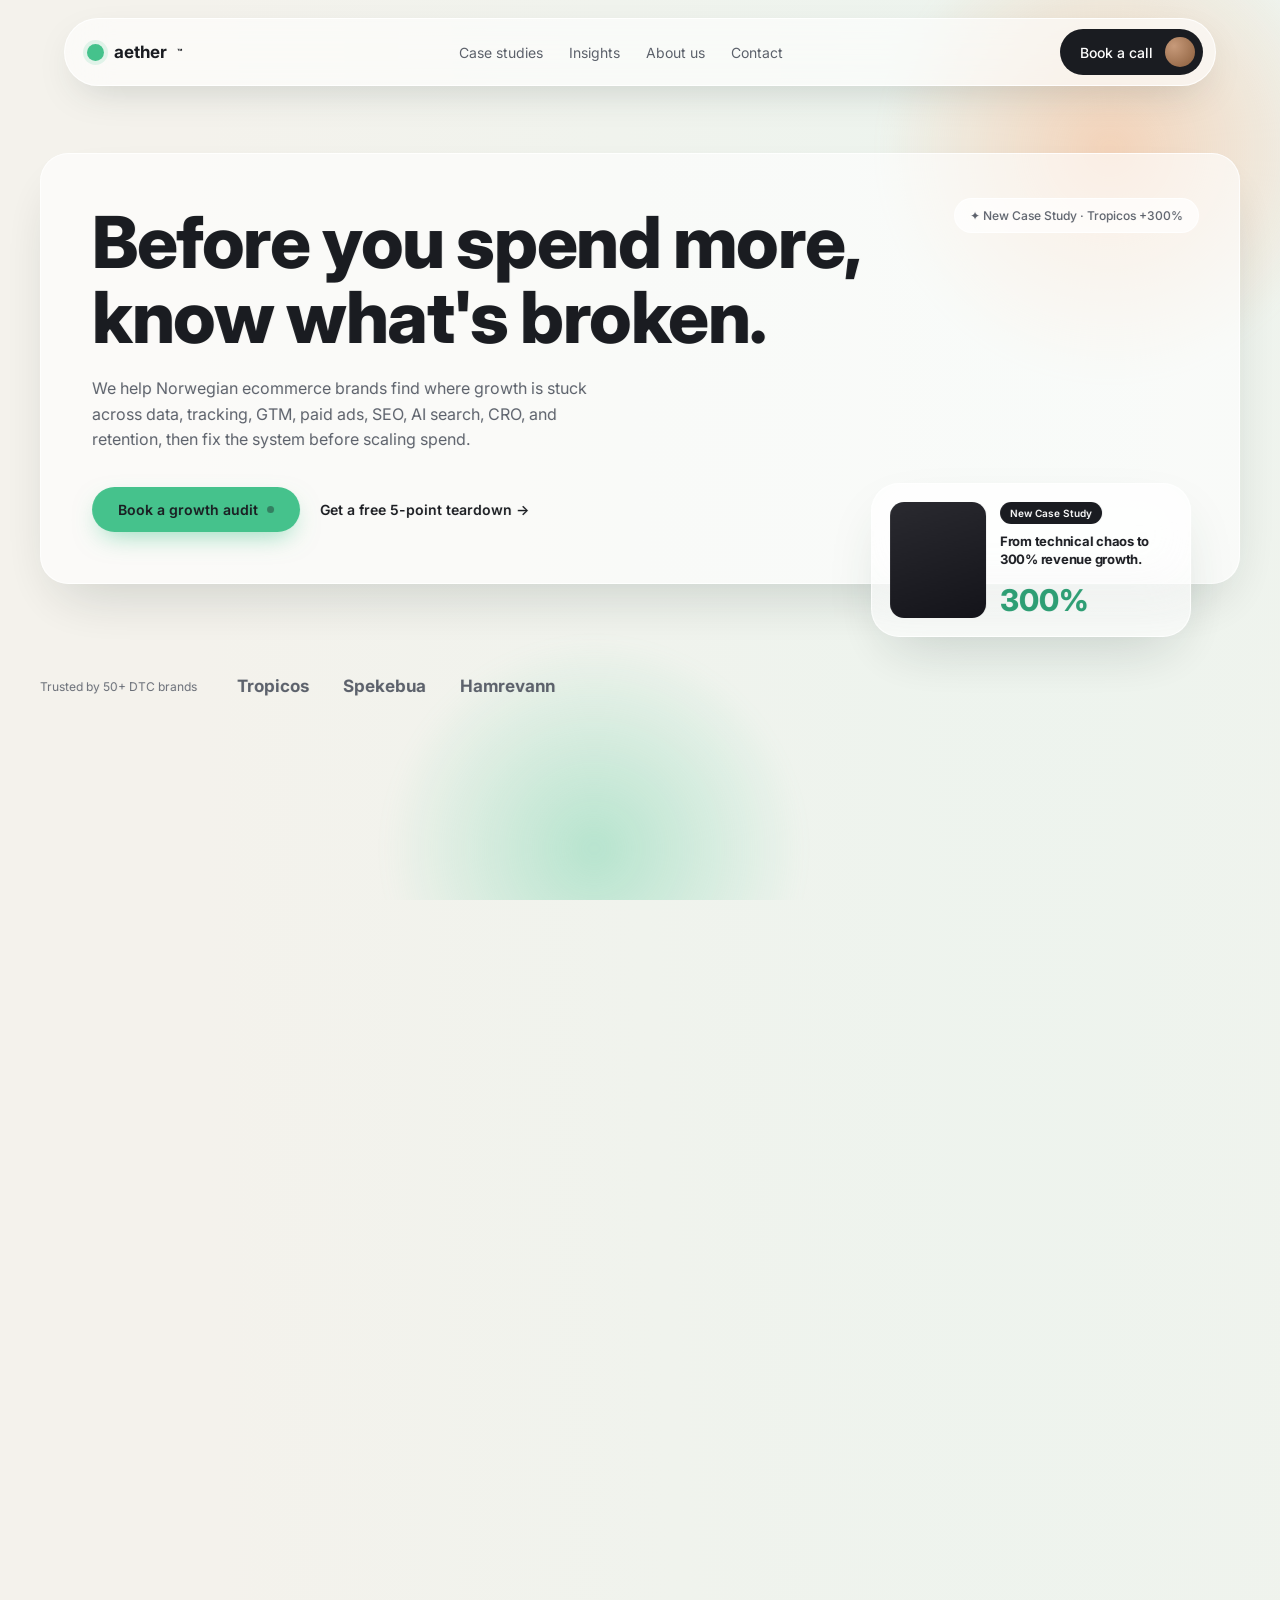
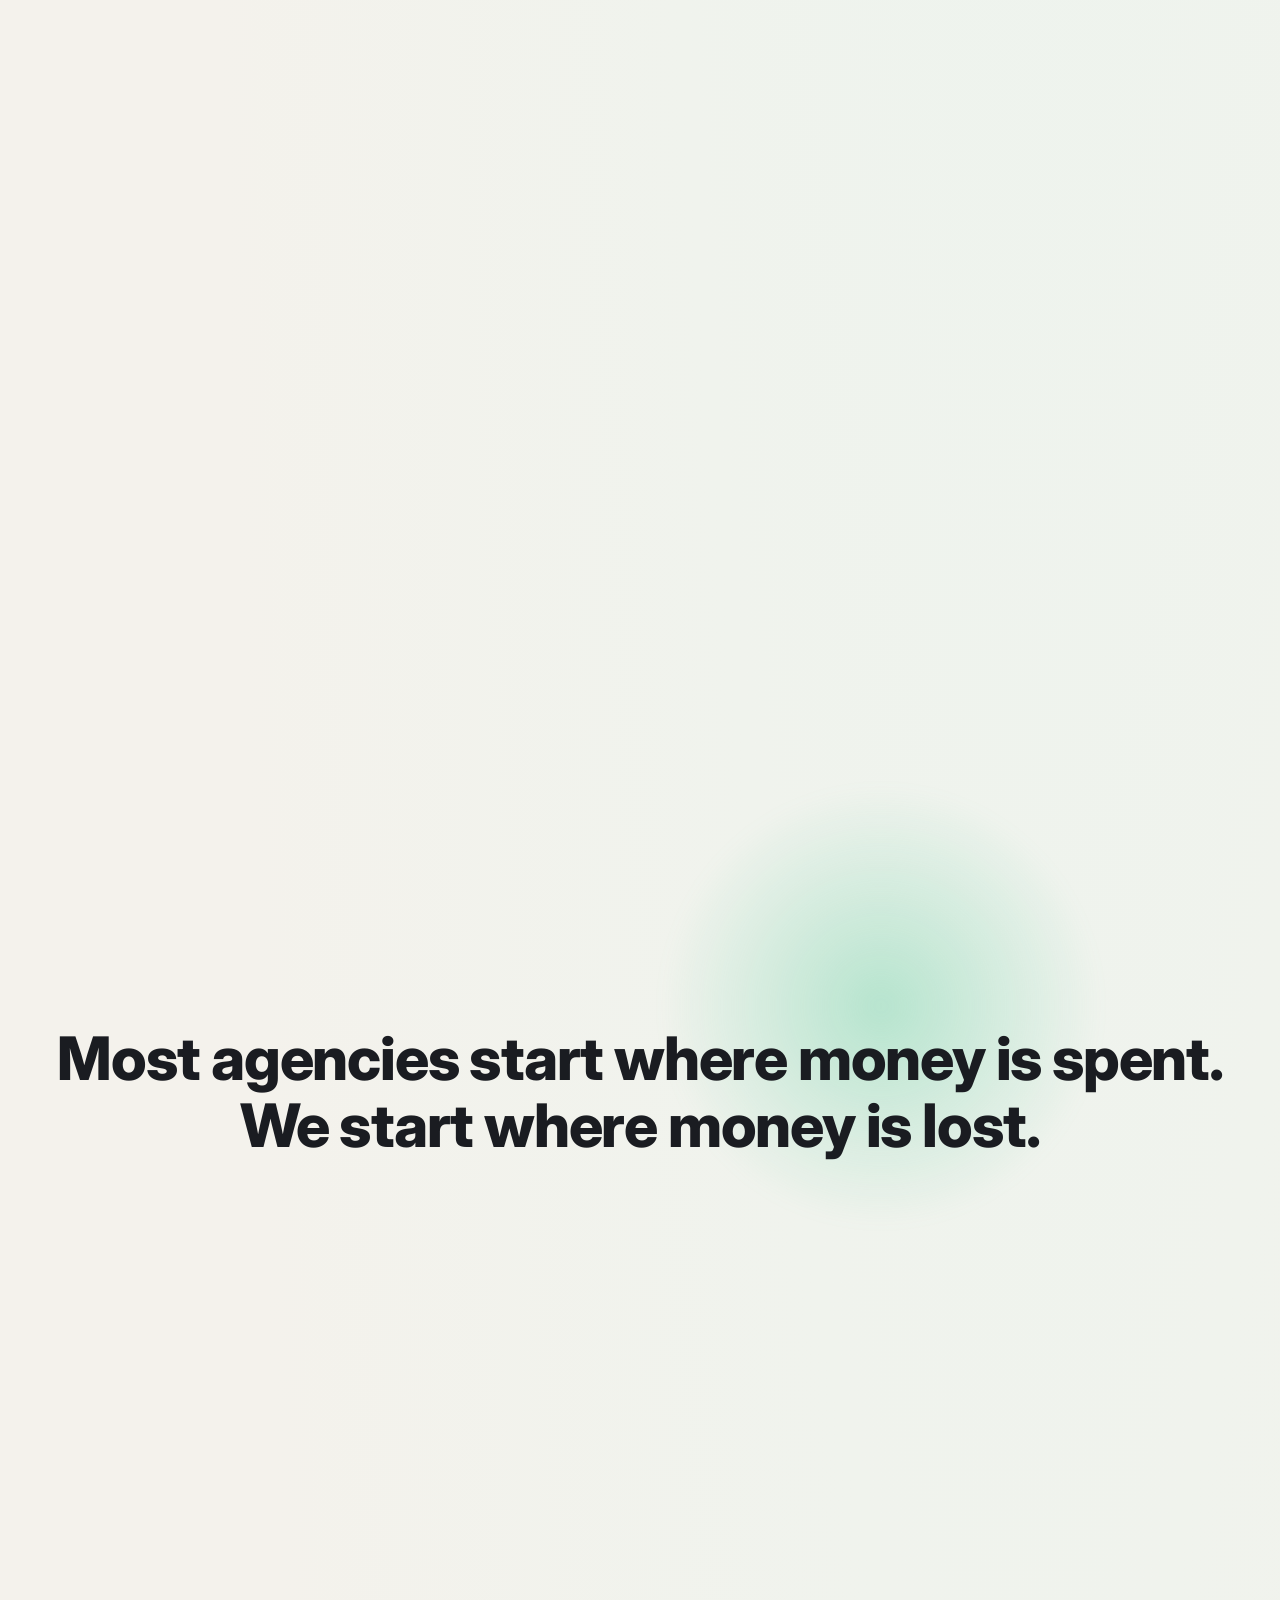
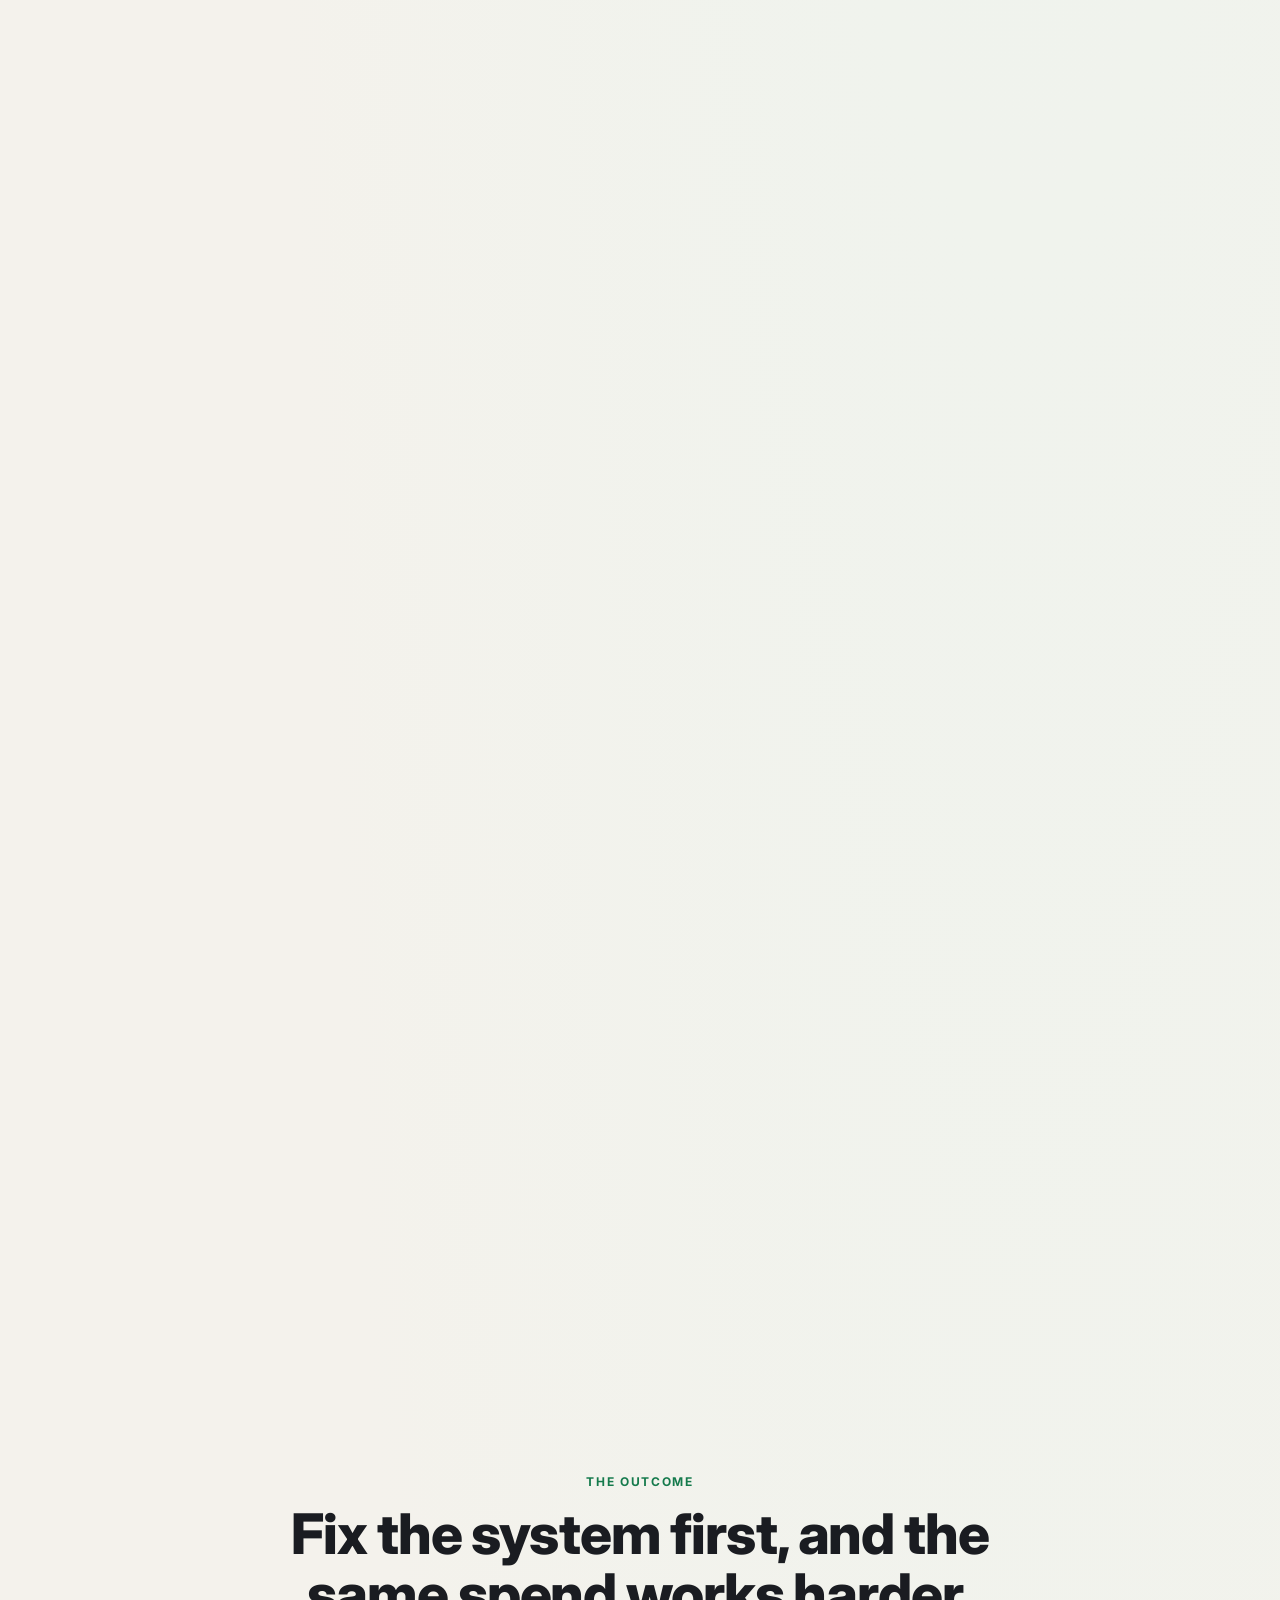
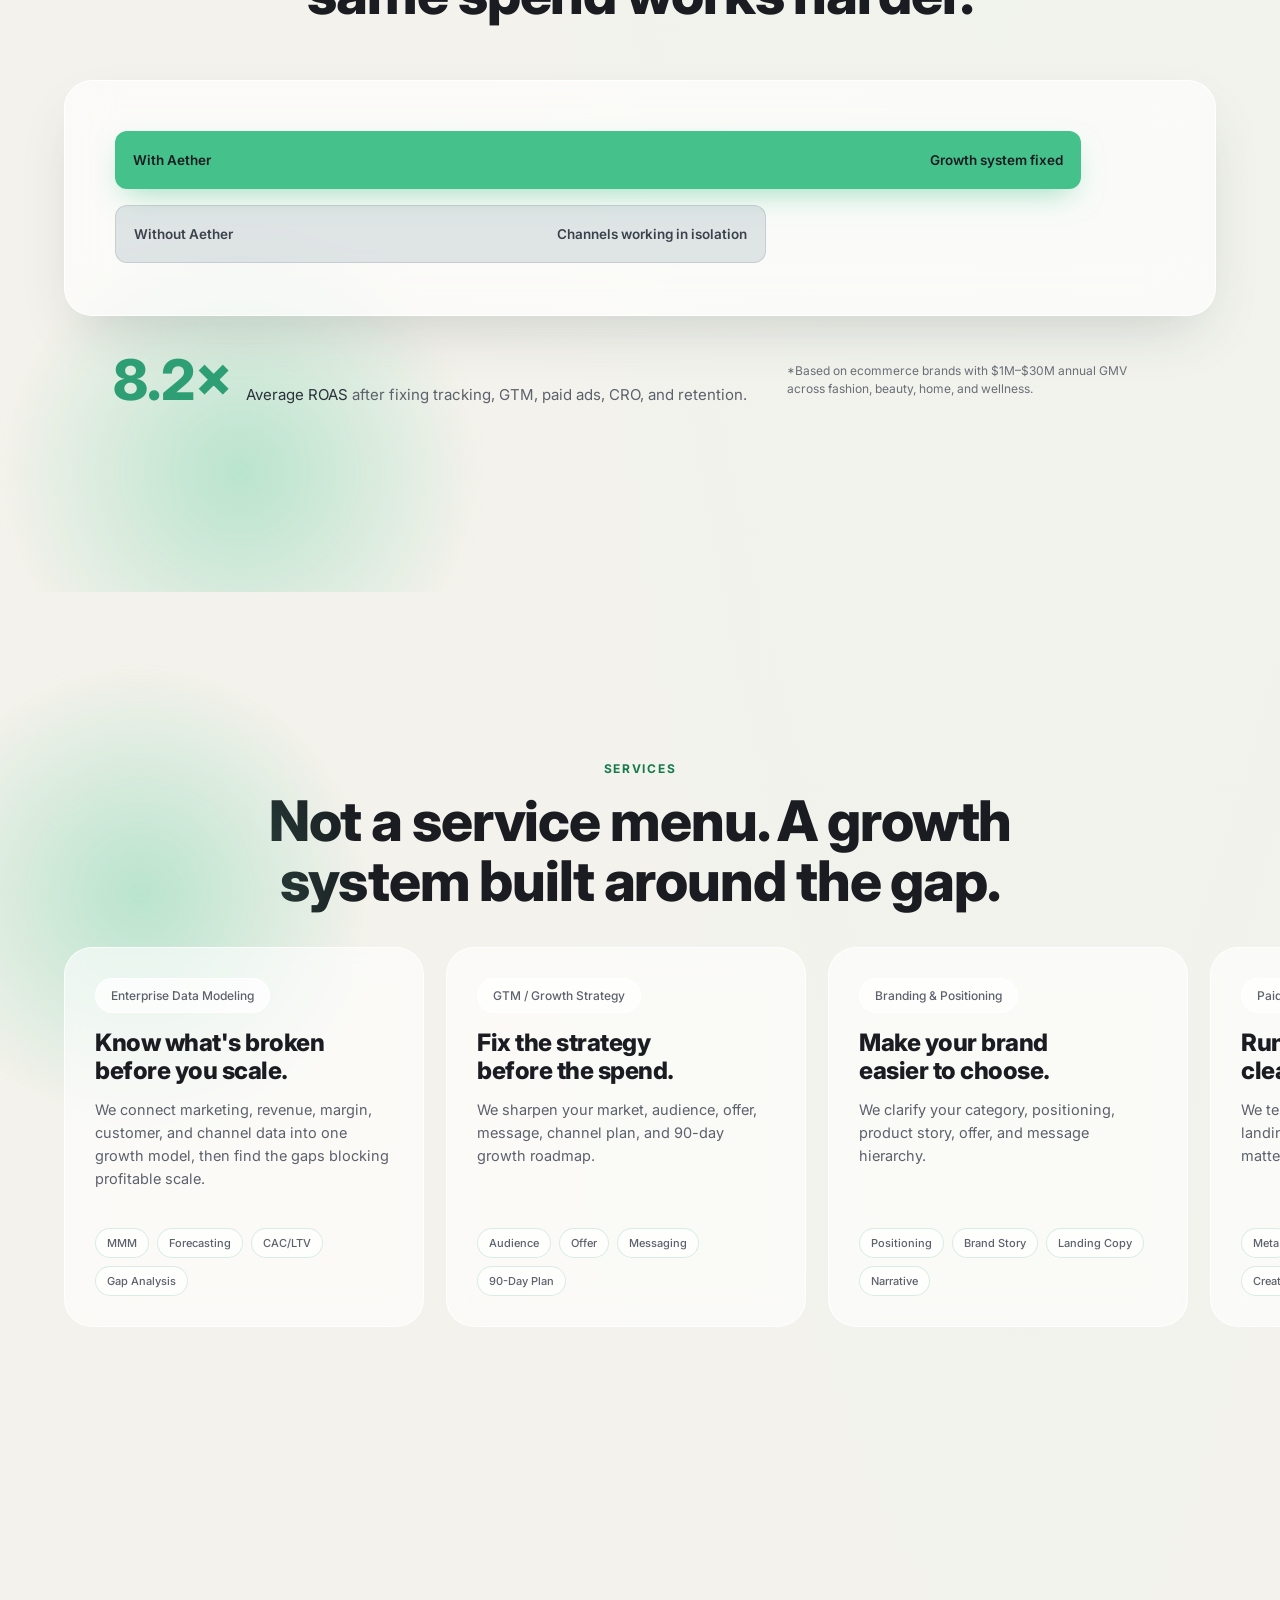
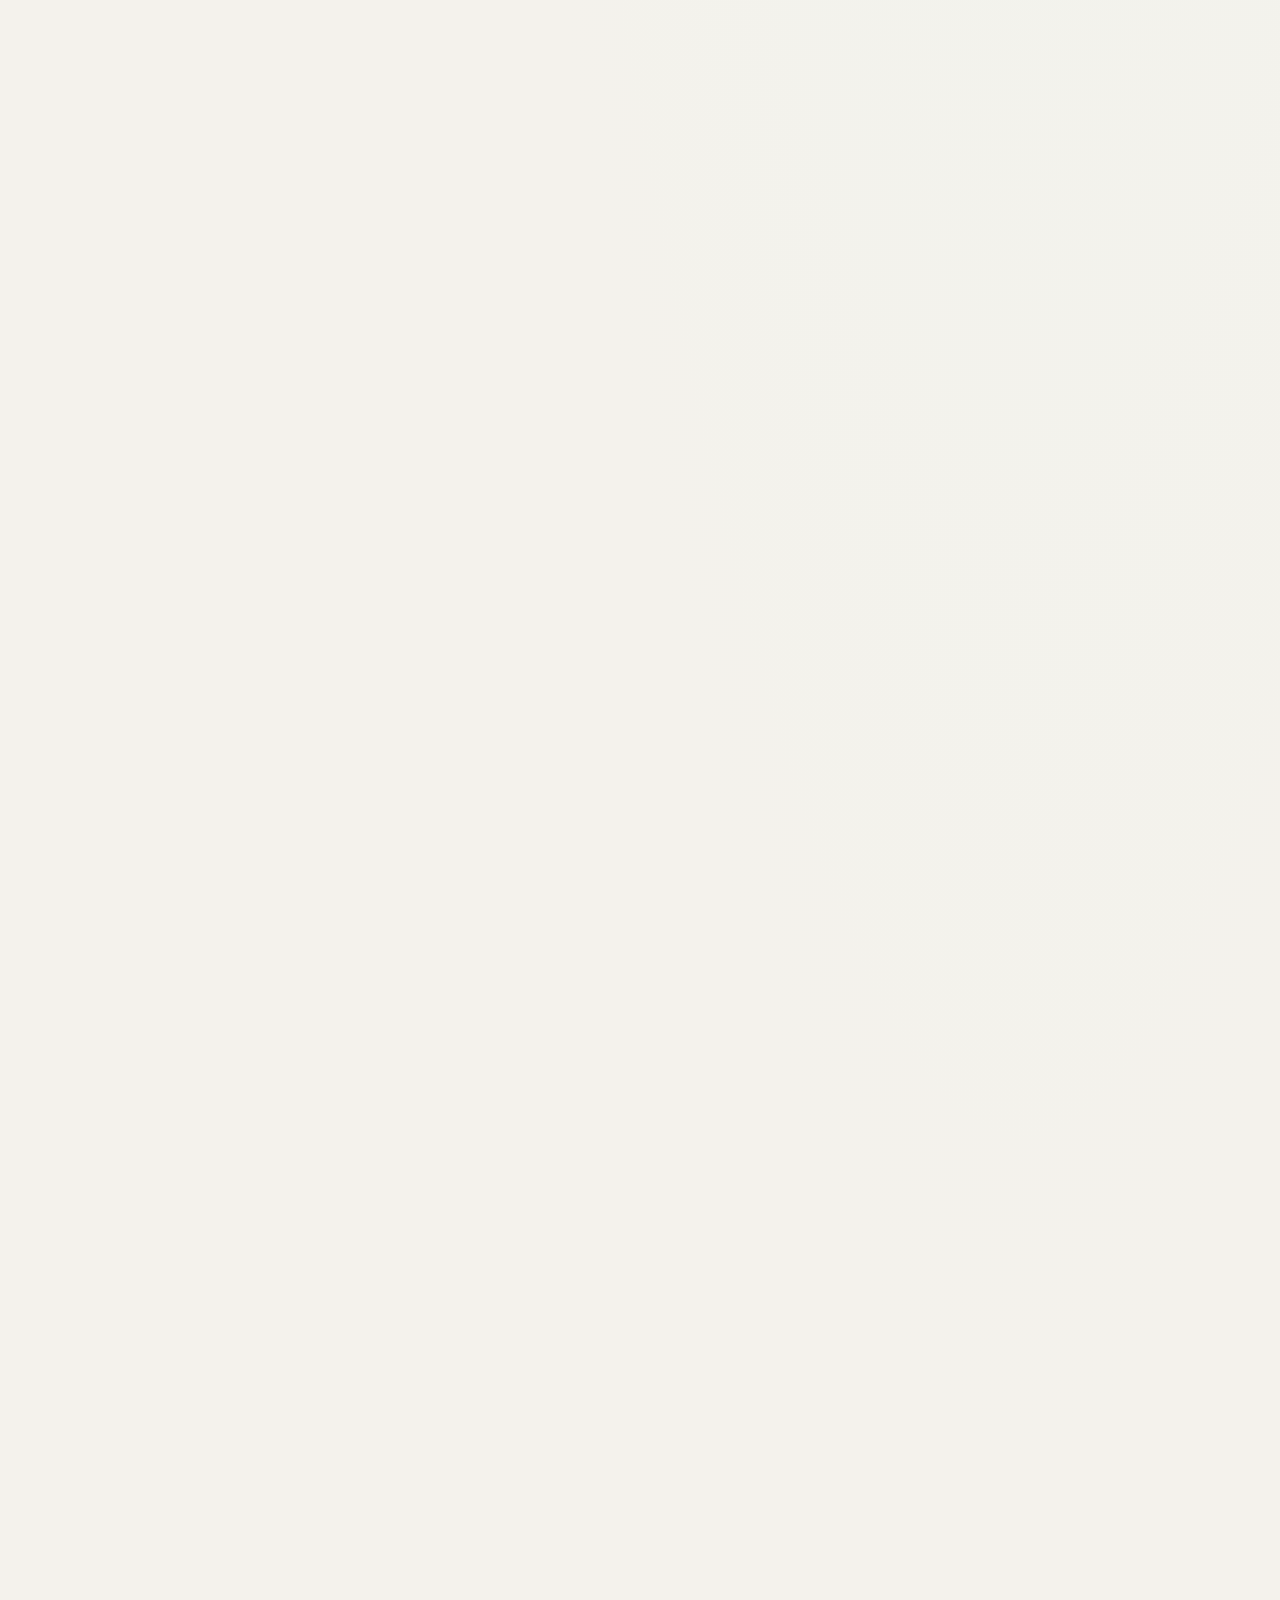
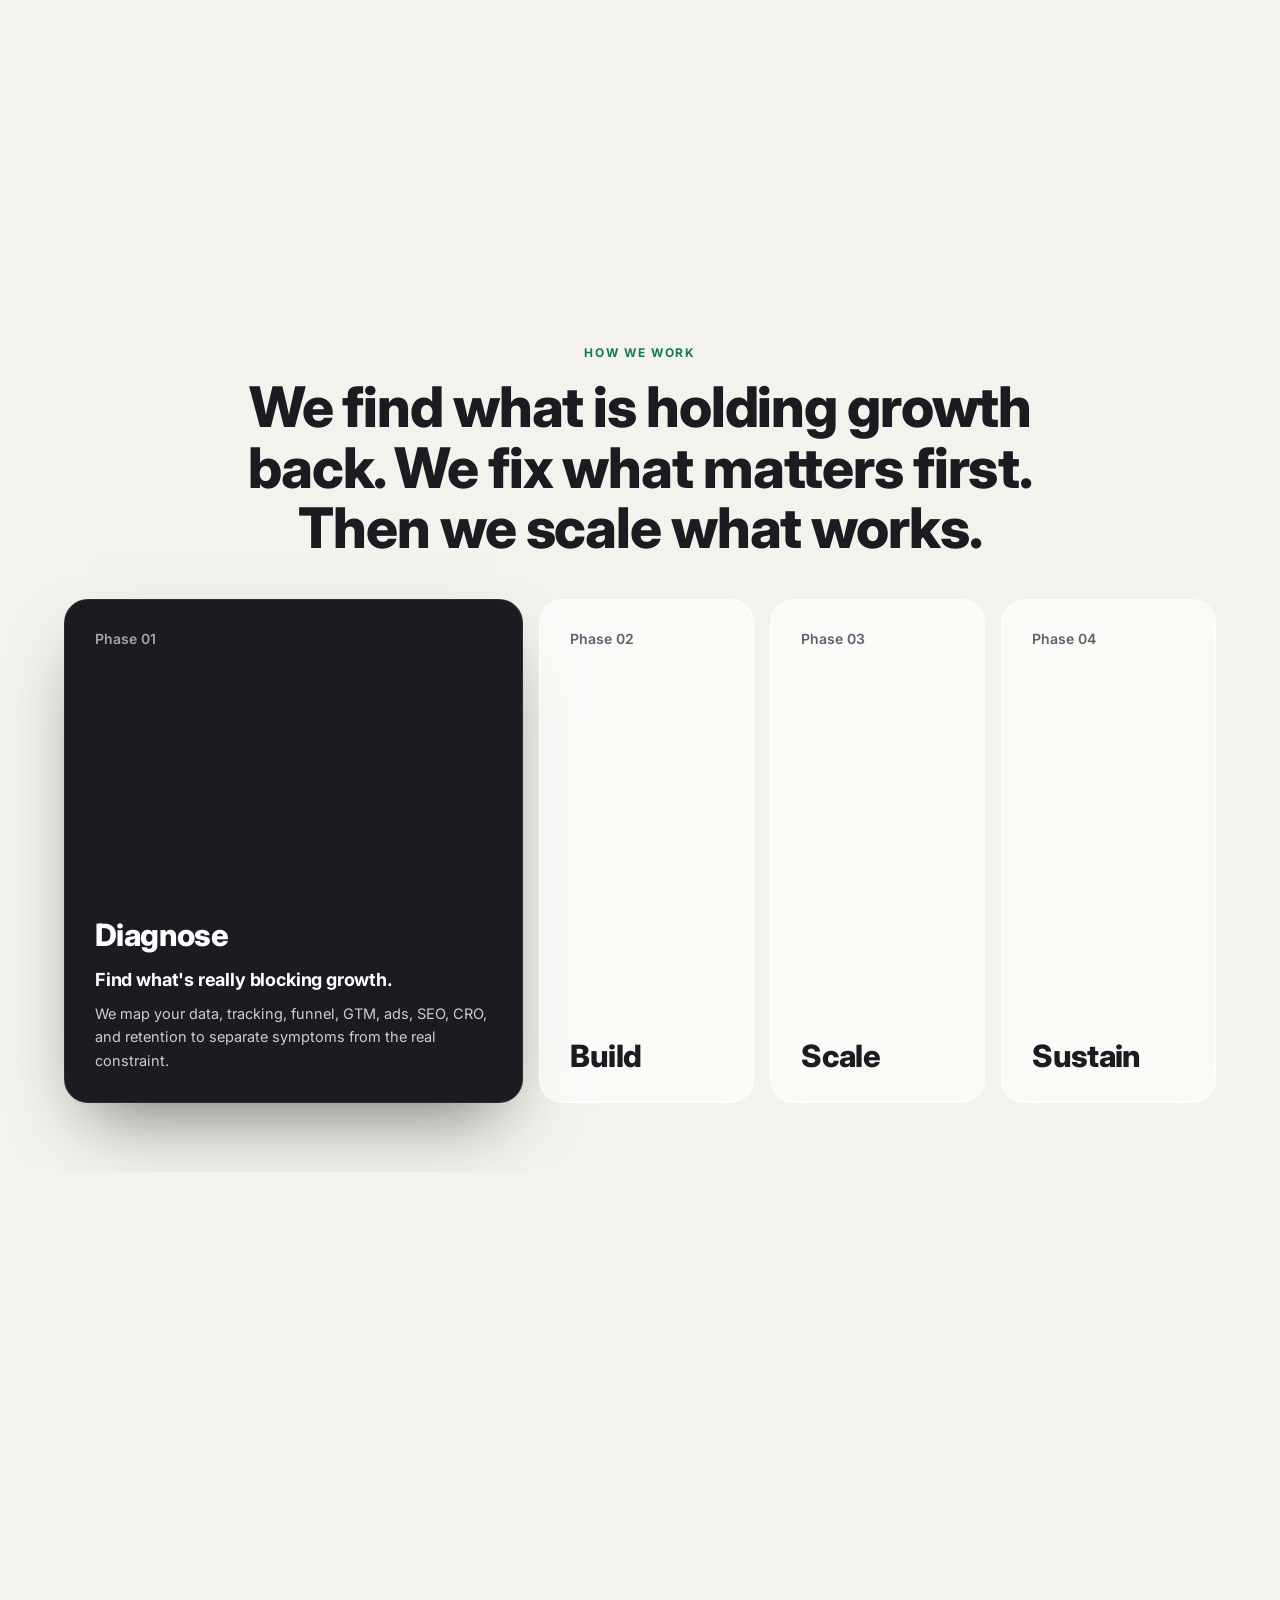
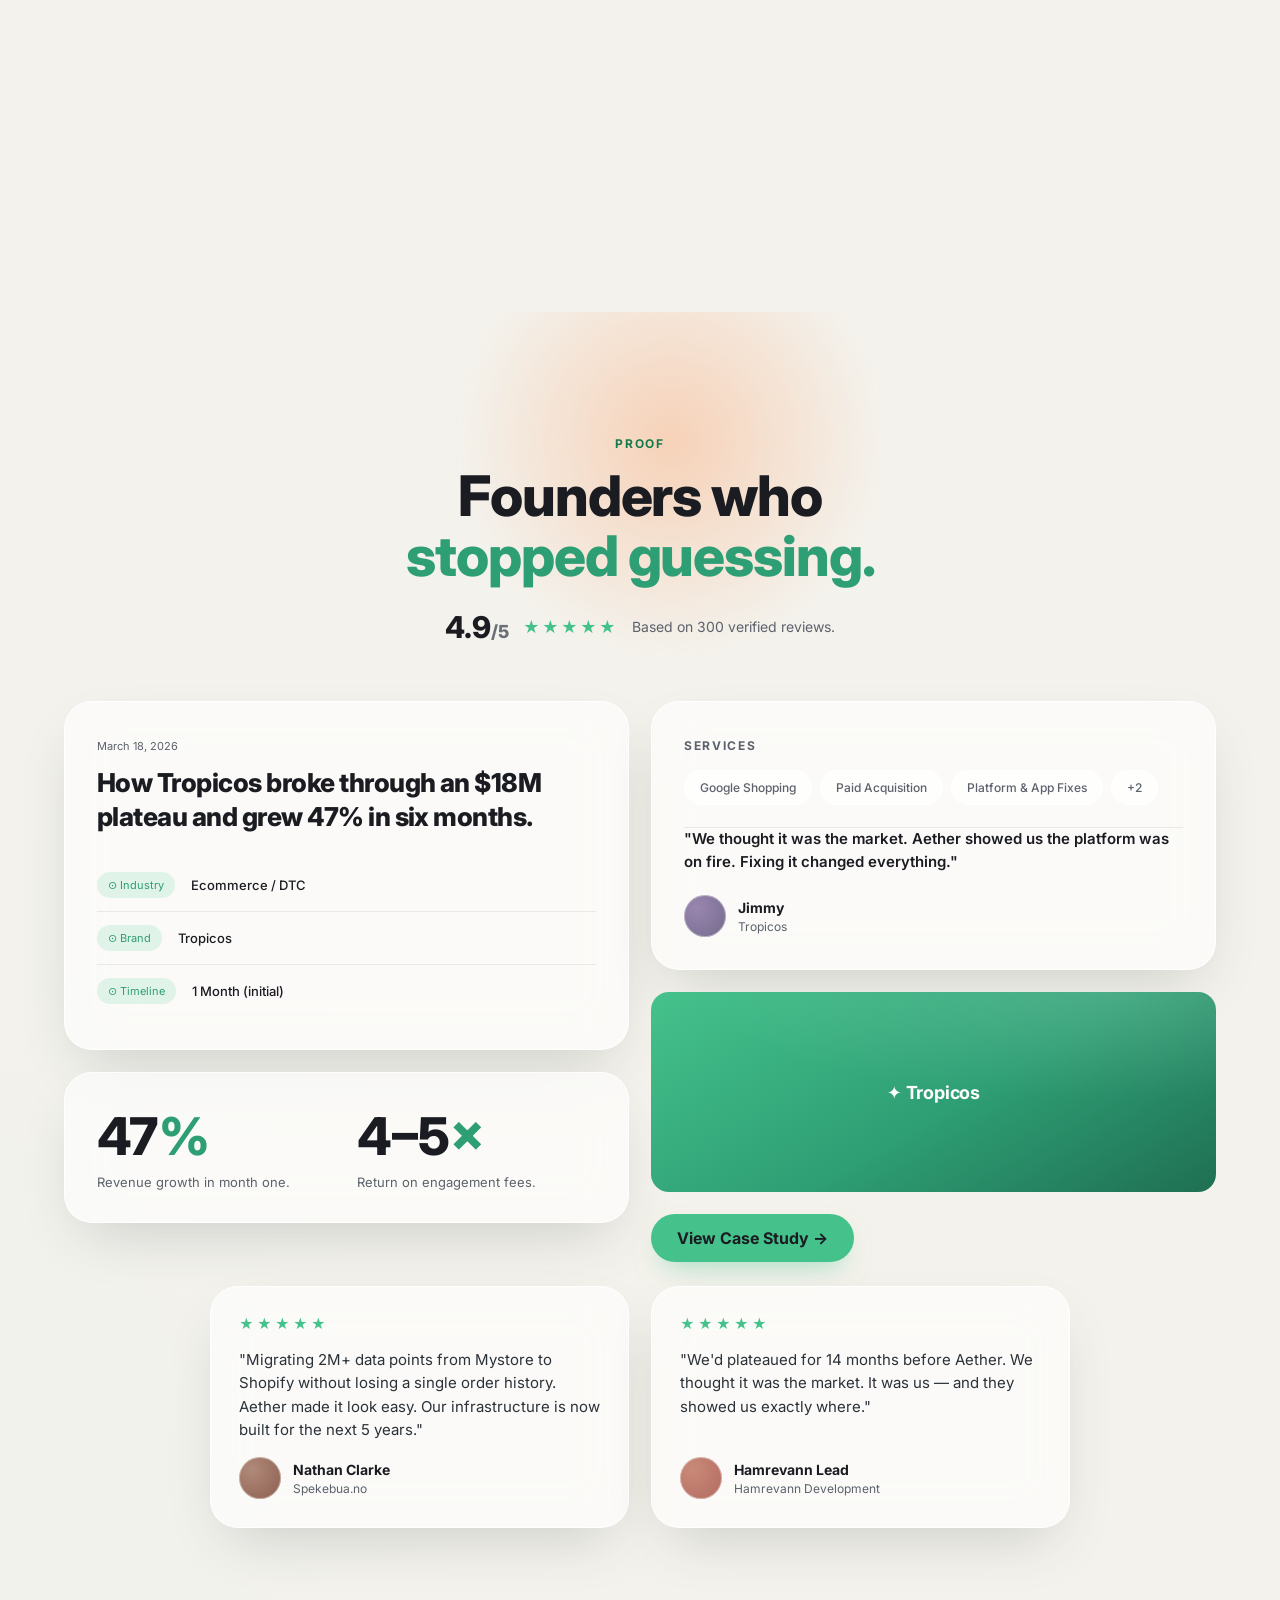
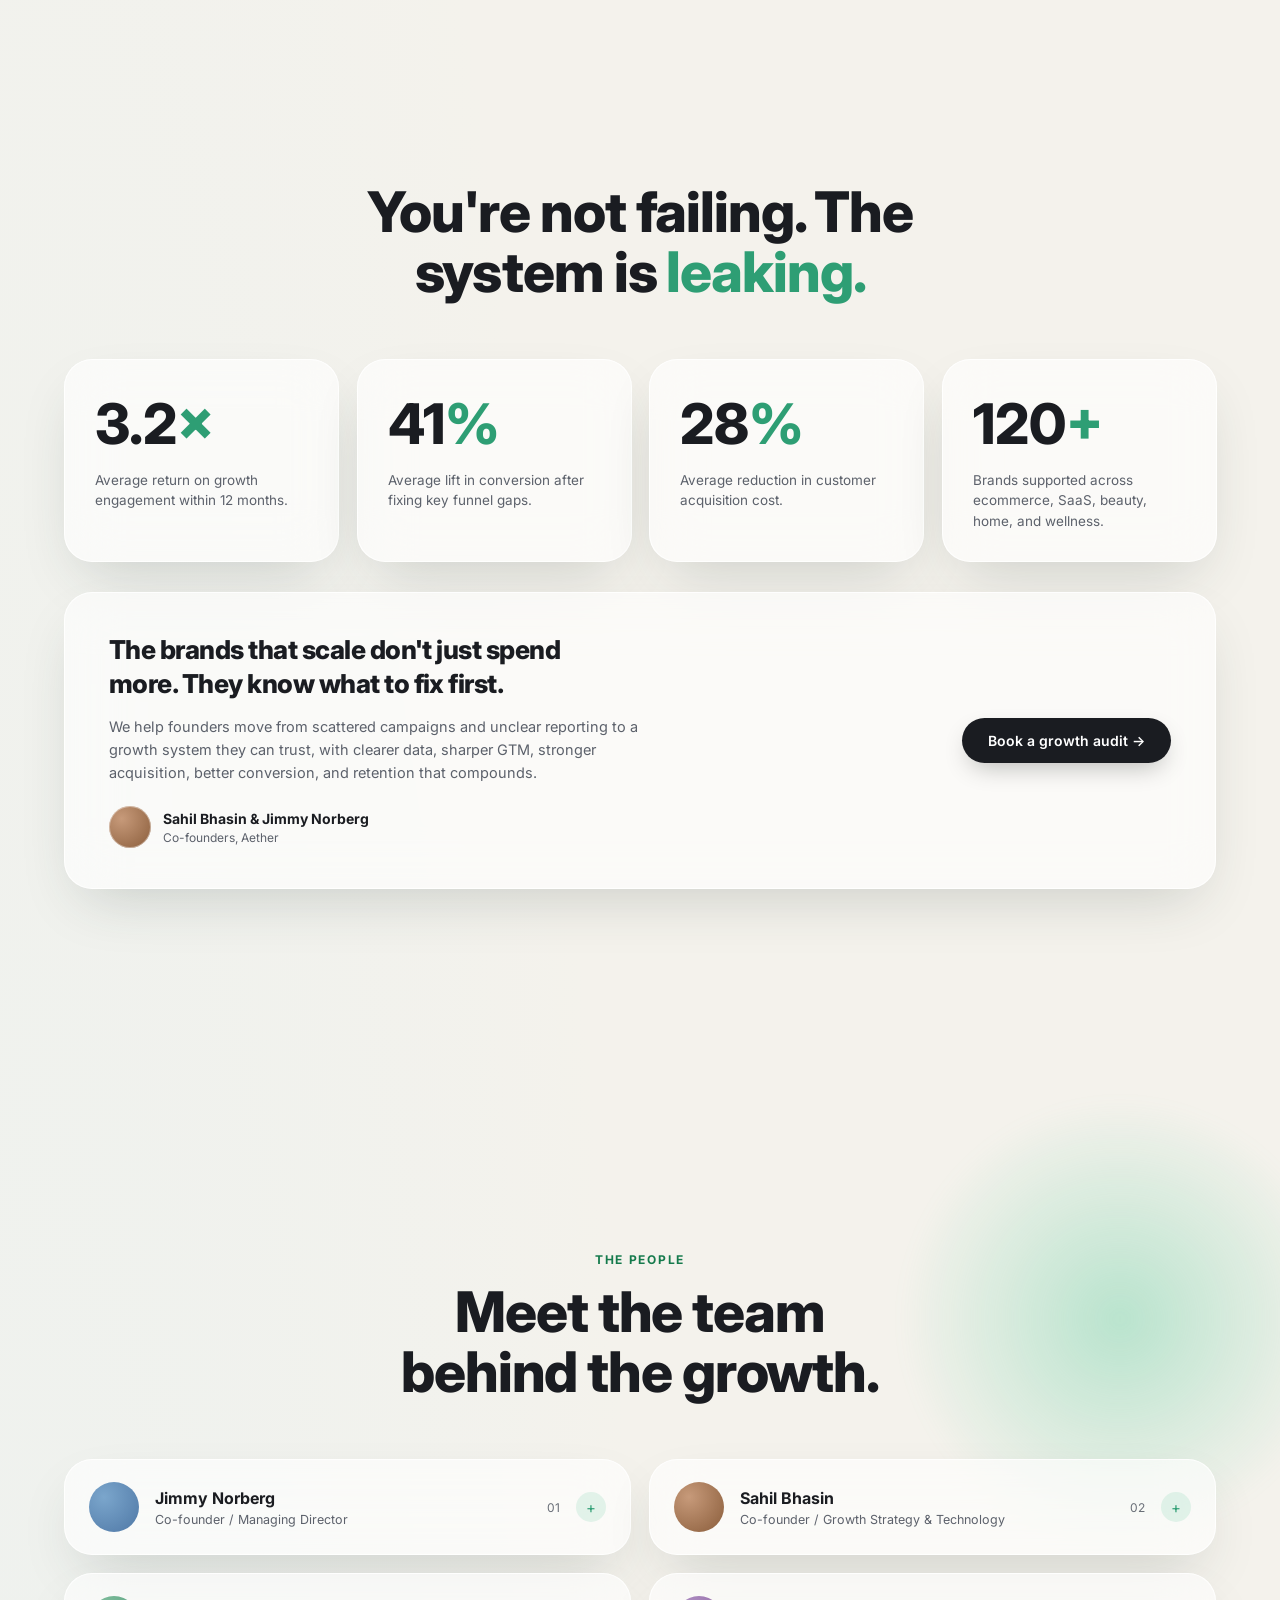
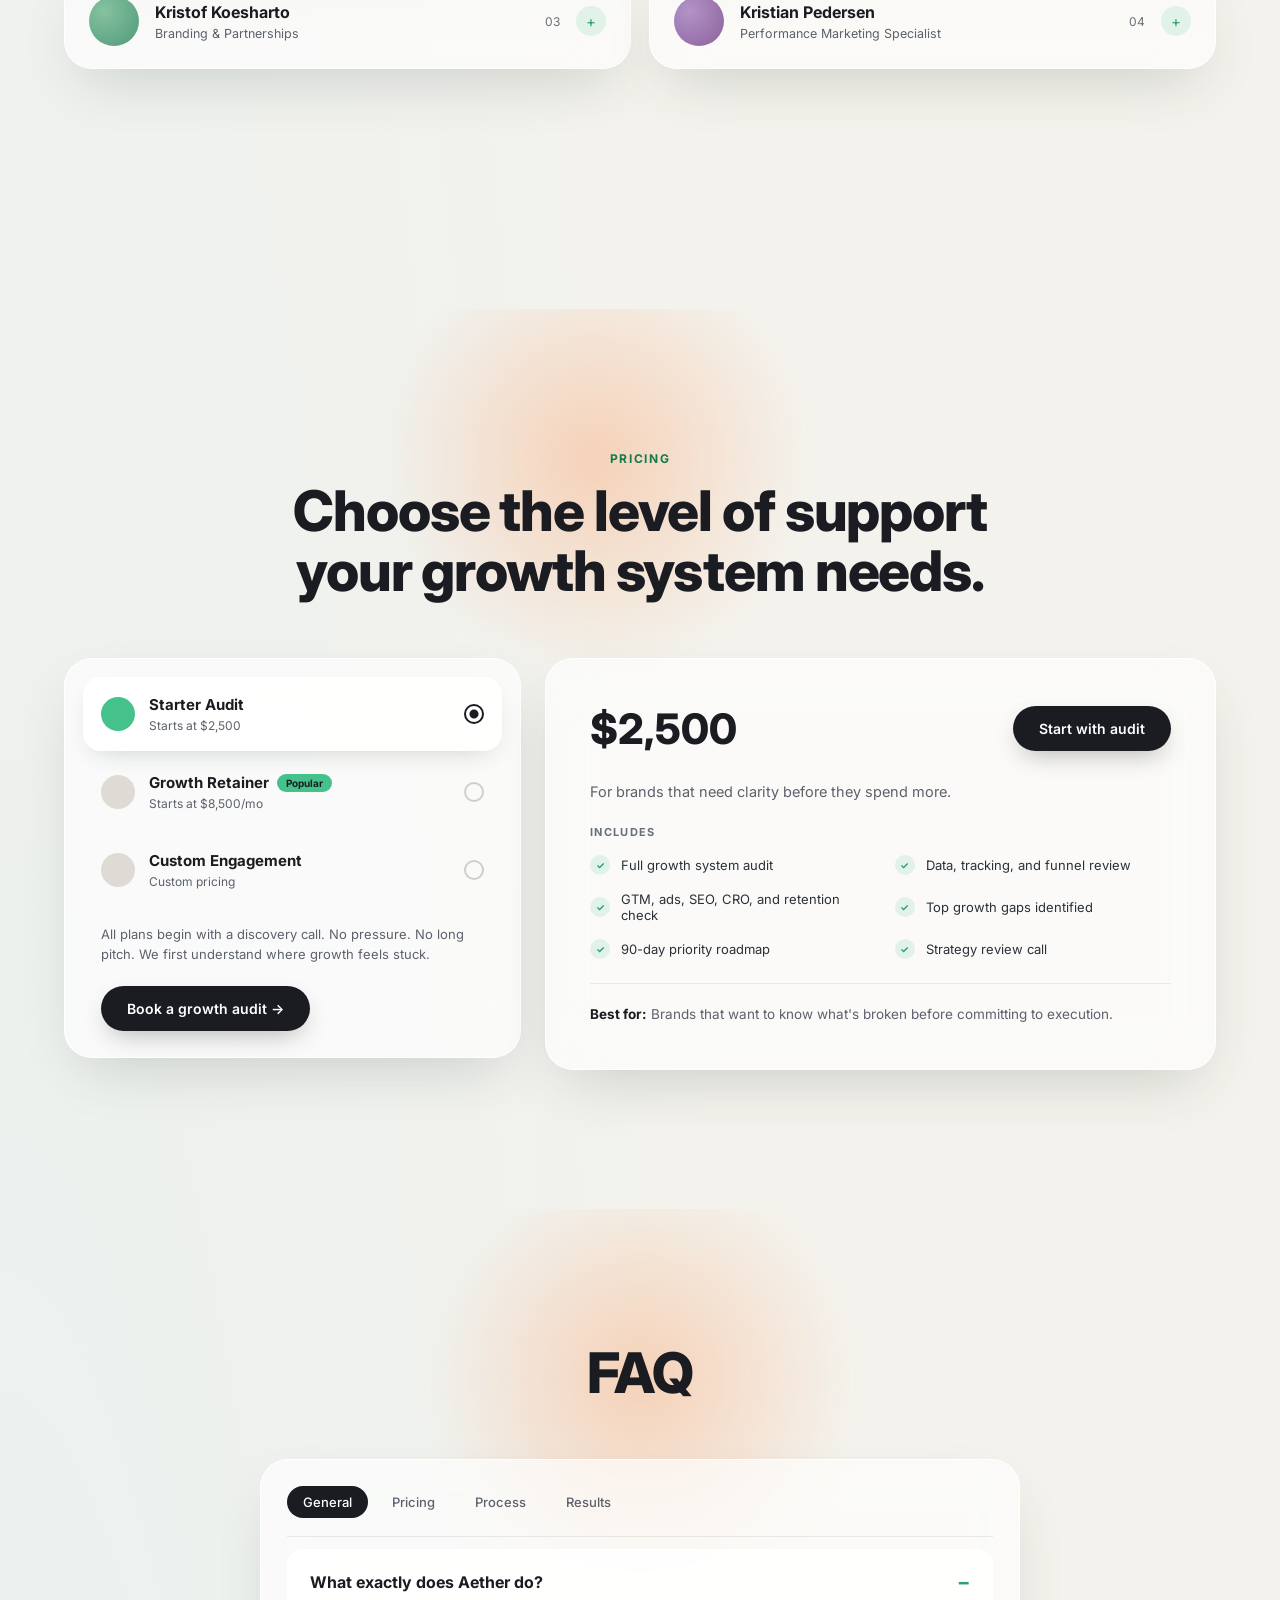
==== commit 04681544: "Upload new index.html and CSS changes" ====
--- a/index.html
+++ b/index.html
@@ -17,7 +17,6 @@
       <a class="nav-logo" href="#top"><span class="dot"></span>aether<sup>™</sup></a>
       <ul class="nav-links">
         <li><a href="Case Studies.html">Case studies</a></li>
-        <li><a href="#services">Services</a></li>
         <li><a href="Insights.html">Insights</a></li>
         <li><a href="#team">About us</a></li>
         <li><a href="#contact">Contact</a></li>
@@ -60,7 +59,8 @@
     <div class="orb peach"></div>
     <div class="wrap">
       <div class="glass band">
-        <h2>More budget on a broken system just buys you <em>faster losses.</em></h2>
+        <h2>More spend. More noise. <em>No clear next move.</em></h2>
+        <p class="band-sub">The problem is not one channel. It's the system between them.</p>
       </div>
     </div>
   </section>
@@ -129,85 +129,62 @@
     </div>
   </section>
 
-  <!-- 06 · SERVICES (pinned · service cards shuffle on scroll; quote card stays static) -->
-  <section class="services-pin" id="services" data-svcdeck>
-    <div class="svc-stage">
+  <!-- 06 · SERVICES (pinned horizontal scroll — cards slide as you scroll) -->
+  <section class="services-hscroll" id="services" data-hscroll>
+    <div class="hs-stage">
       <div class="orb mint" style="width:460px;height:460px;left:-90px;top:8%"></div>
-      <div class="wrap">
-        <div class="sec-head">
-          <span class="eyebrow">Services</span>
-          <h2>A growth system, not a service menu.</h2>
-          <p>We find where growth is stuck, then decide which service will move the business forward fastest.</p>
-        </div>
-        <div class="svc-grid">
-          <div class="svc-intro">
-            <div class="glass svc-quote">
-              <div class="stars">★★★★★</div>
-              <p>"Conversions up 41% in six weeks, without spending a dollar more on ads."</p>
-              <div class="person"><span class="av av-tan"></span><span class="meta"><strong>Nathan Clarke</strong><em>Founder, Spekebua</em></span></div>
-            </div>
-            <div class="svc-progress"><span class="svc-now">01</span><span class="svc-tot">/&nbsp;08</span><div class="svc-bar"><i></i></div></div>
-          </div>
-
-        <div class="svc-deck">
-          <article class="svc-card">
-            <span class="chip">Enterprise Data Modeling &amp; Gap Analysis</span>
-            <h3>Know what's broken before you scale.</h3>
-            <p>We connect marketing, revenue, margin, customer, and channel data into one growth model, then find the gaps blocking profitable scale.</p>
-            <div class="svc-chips"><span>MMM</span><span>Forecasting</span><span>CAC/LTV</span><span>Profit Model</span><span>Gap Analysis</span></div>
-            <span class="svc-tag">01 / 08</span>
-          </article>
-          <article class="svc-card">
-            <span class="chip">GTM / Growth Strategy</span>
-            <h3>Fix the strategy before the spend.</h3>
-            <p>We sharpen your market, audience, offer, message, channel plan, and 90-day growth roadmap.</p>
-            <div class="svc-chips"><span>Audience</span><span>Offer</span><span>Messaging</span><span>Channel Plan</span><span>90-Day Strategy</span></div>
-            <span class="svc-tag">02 / 08</span>
-          </article>
-          <article class="svc-card">
-            <span class="chip">Branding &amp; Positioning</span>
-            <h3>Make your brand easier to choose.</h3>
-            <p>We clarify your category, positioning, product story, offer, and message hierarchy.</p>
-            <div class="svc-chips"><span>Positioning</span><span>Brand Story</span><span>Offer Messaging</span><span>Landing Copy</span><span>Product Narrative</span></div>
-            <span class="svc-tag">03 / 08</span>
-          </article>
-          <article class="svc-card">
-            <span class="chip">Paid Acquisition</span>
-            <h3>Run ads with a clearer reason.</h3>
-            <p>We test audiences, offers, creatives, and landing pages across the channels that matter.</p>
-            <div class="svc-chips"><span>Meta</span><span>Google</span><span>TikTok</span><span>Snapchat</span><span>Creative Testing</span></div>
-            <span class="svc-tag">04 / 08</span>
-          </article>
-          <article class="svc-card">
-            <span class="chip">SEO &amp; AI Search</span>
-            <h3>Show up where buyers search.</h3>
-            <p>We improve visibility across Google, AI engines, category pages, content, and search intent.</p>
-            <div class="svc-chips"><span>Technical SEO</span><span>AI Visibility</span><span>Content Strategy</span><span>Category Pages</span><span>Schema</span></div>
-            <span class="svc-tag">05 / 08</span>
-          </article>
-          <article class="svc-card">
-            <span class="chip">Conversion Rate Optimization</span>
-            <h3>Turn more visits into buyers.</h3>
-            <p>We fix the places customers drop off across pages, mobile UX, checkout, trust, and speed.</p>
-            <div class="svc-chips"><span>Product Pages</span><span>Mobile UX</span><span>Checkout</span><span>Trust Signals</span><span>Upsells</span></div>
-            <span class="svc-tag">06 / 08</span>
-          </article>
-          <article class="svc-card">
-            <span class="chip">Retention &amp; Lifecycle</span>
-            <h3>Make customers come back.</h3>
-            <p>We build email, SMS, post-purchase, winback, and repeat purchase systems.</p>
-            <div class="svc-chips"><span>Email</span><span>SMS</span><span>Winback</span><span>Post-Purchase</span><span>Repeat Purchase</span></div>
-            <span class="svc-tag">07 / 08</span>
-          </article>
-          <article class="svc-card">
-            <span class="chip">Enterprise Migration</span>
-            <h3>Move platforms without losing growth.</h3>
-            <p>We manage migration across SEO, tracking, product data, checkout, analytics, and launch QA.</p>
-            <div class="svc-chips"><span>Shopify Migration</span><span>SEO Redirects</span><span>Tracking</span><span>Product Data</span><span>Launch QA</span></div>
-            <span class="svc-tag">08 / 08</span>
-          </article>
-        </div>
-        </div>
+      <div class="hs-head">
+        <span class="eyebrow">Services</span>
+        <h2>Not a service menu. A growth system built around the gap.</h2>
+      </div>
+      <div class="hs-track">
+        <article class="svc-card2">
+          <span class="chip">Enterprise Data Modeling</span>
+          <h3>Know what's broken before you scale.</h3>
+          <p>We connect marketing, revenue, margin, customer, and channel data into one growth model, then find the gaps blocking profitable scale.</p>
+          <div class="svc-chips"><span>MMM</span><span>Forecasting</span><span>CAC/LTV</span><span>Gap Analysis</span></div>
+        </article>
+        <article class="svc-card2">
+          <span class="chip">GTM / Growth Strategy</span>
+          <h3>Fix the strategy before the spend.</h3>
+          <p>We sharpen your market, audience, offer, message, channel plan, and 90-day growth roadmap.</p>
+          <div class="svc-chips"><span>Audience</span><span>Offer</span><span>Messaging</span><span>90-Day Plan</span></div>
+        </article>
+        <article class="svc-card2">
+          <span class="chip">Branding &amp; Positioning</span>
+          <h3>Make your brand easier to choose.</h3>
+          <p>We clarify your category, positioning, product story, offer, and message hierarchy.</p>
+          <div class="svc-chips"><span>Positioning</span><span>Brand Story</span><span>Landing Copy</span><span>Narrative</span></div>
+        </article>
+        <article class="svc-card2">
+          <span class="chip">Paid Acquisition</span>
+          <h3>Run ads with a clearer reason.</h3>
+          <p>We test audiences, offers, creatives, and landing pages across the channels that matter.</p>
+          <div class="svc-chips"><span>Meta</span><span>Google</span><span>TikTok</span><span>Creative Testing</span></div>
+        </article>
+        <article class="svc-card2">
+          <span class="chip">SEO &amp; AI Search</span>
+          <h3>Show up where buyers search.</h3>
+          <p>We improve visibility across Google, AI engines, category pages, content, and search intent.</p>
+          <div class="svc-chips"><span>Technical SEO</span><span>AI Visibility</span><span>Content</span><span>Schema</span></div>
+        </article>
+        <article class="svc-card2">
+          <span class="chip">Conversion Rate Optimization</span>
+          <h3>Turn more visits into buyers.</h3>
+          <p>We fix the places customers drop off across pages, mobile UX, checkout, trust, and speed.</p>
+          <div class="svc-chips"><span>Product Pages</span><span>Mobile UX</span><span>Checkout</span><span>Trust</span></div>
+        </article>
+        <article class="svc-card2">
+          <span class="chip">Retention &amp; Lifecycle</span>
+          <h3>Make customers come back.</h3>
+          <p>We build email, SMS, post-purchase, winback, and repeat purchase systems.</p>
+          <div class="svc-chips"><span>Email</span><span>SMS</span><span>Winback</span><span>Repeat Purchase</span></div>
+        </article>
+        <article class="svc-card2 svc-quote-card glass">
+          <div class="stars">★★★★★</div>
+          <p class="sq">"Conversions up 41% in six weeks, without spending a dollar more on ads."</p>
+          <div class="person"><span class="av av-tan"></span><span class="meta"><strong>Nathan Clarke</strong><em>Founder, Spekebua</em></span></div>
+        </article>
       </div>
     </div>
   </section>
@@ -216,7 +193,7 @@
   <section class="process-pin" data-phasescroll>
     <div class="phase-stage">
     <div class="wrap">
-      <div class="phase-head-row"><span class="eyebrow">How we work</span><h2 class="phase-title">We diagnose what's broken, fix the highest-leverage gaps, scale what works, and keep improving the system.</h2></div>
+      <div class="phase-head-row"><span class="eyebrow">How we work</span><h2 class="phase-title">We find what is holding growth back. We fix what matters first. Then we scale what works.</h2></div>
       <div class="pcard-row">
         <article class="pcard active">
           <span class="pt">Phase 01</span>
@@ -256,8 +233,19 @@
   </section>
 
   <!-- 12 · CASE STUDY -->
+  <!-- 12+07 · PROOF (case study + testimonials merged) -->
   <section class="section" id="case">
-    <div class="wrap">
+    <div class="orb peach" style="width:420px;height:420px;left:36%;top:-80px"></div>
+    <div class="wrap">
+      <div class="sec-head">
+        <span class="eyebrow">Proof</span>
+        <h2>Founders who <em>stopped guessing.</em></h2>
+        <div class="testi-rating-c">
+          <span class="trc-n"><span data-count="4.9" data-decimals="1">0</span><s>/5</s></span>
+          <span class="trc-stars">★★★★★</span>
+          <span class="trc-m">Based on 300 verified reviews.</span>
+        </div>
+      </div>
       <div class="cs-grid">
         <div class="cs-col">
           <div class="glass cs-card">
@@ -270,7 +258,7 @@
             </dl>
           </div>
           <div class="glass cs-card cs-stats">
-            <div><span class="n"><span data-count="300">0</span><s>%</s></span><p>Revenue growth in month one.</p></div>
+            <div><span class="n"><span data-count="47">0</span><s>%</s></span><p>Revenue growth in month one.</p></div>
             <div><span class="n">4–5<s>×</s></span><p>Return on engagement fees.</p></div>
           </div>
         </div>
@@ -286,18 +274,30 @@
           <a class="cs-cta" href="#contact">View Case Study →</a>
         </div>
       </div>
+      <div class="qw-grid two">
+        <figure class="glass qw-card">
+          <div class="qw-top"><div class="stars">★★★★★</div></div>
+          <blockquote>"Migrating 2M+ data points from Mystore to Shopify without losing a single order history. Aether made it look easy. Our infrastructure is now built for the next 5 years."</blockquote>
+          <figcaption class="person"><span class="av av-clay"></span><span class="meta"><strong>Nathan Clarke</strong><em>Spekebua.no</em></span></figcaption>
+        </figure>
+        <figure class="glass qw-card">
+          <div class="qw-top"><div class="stars">★★★★★</div></div>
+          <blockquote>"We'd plateaued for 14 months before Aether. We thought it was the market. It was us — and they showed us exactly where."</blockquote>
+          <figcaption class="person"><span class="av av-rust"></span><span class="meta"><strong>Hamrevann Lead</strong><em>Hamrevann Development</em></span></figcaption>
+        </figure>
+      </div>
     </div>
   </section>
 
   <!-- 10 · STATS -->
   <section class="section">
     <div class="wrap">
-      <div class="sec-head"><h2>You're not failing. The system is leaking.<br />We've seen the pattern. We know where to look.</h2></div>
+      <div class="sec-head"><h2>You're not failing. The system is <em>leaking.</em></h2></div>
       <div class="stat-grid">
         <div class="glass stat"><span class="n"><span data-count="3.2" data-decimals="1">0</span><s>×</s></span><p>Average return on growth engagement within 12 months.</p></div>
         <div class="glass stat"><span class="n"><span data-count="41">0</span><s>%</s></span><p>Average lift in conversion after fixing key funnel gaps.</p></div>
         <div class="glass stat"><span class="n"><span data-count="28">0</span><s>%</s></span><p>Average reduction in customer acquisition cost.</p></div>
-        <div class="glass stat"><span class="n"><span data-count="120">0</span><s>+</s></span><p>Brands supported across ecommerce, beauty, home, food, and wellness.</p></div>
+        <div class="glass stat"><span class="n"><span data-count="120">0</span><s>+</s></span><p>Brands supported across ecommerce, SaaS, beauty, home, and wellness.</p></div>
       </div>
       <div class="glass stat-cta">
         <div>
@@ -310,60 +310,11 @@
     </div>
   </section>
 
-  <!-- 07 · TESTIMONIALS -->
-  <section class="section">
-    <div class="orb peach" style="width:420px;height:420px;left:36%;top:-80px"></div>
-    <div class="wrap">
-      <div class="testi">
-        <div>
-          <h2>Testimonials</h2>
-          <div class="testi-rating">
-            <span class="n"><span data-count="4.9" data-decimals="1">0</span><s>/5</s></span>
-            <div><div class="stars">★★★★★</div><div class="m">Based on 300 verified reviews.</div></div>
-          </div>
-        </div>
-        <figure class="glass qcard">
-          <blockquote>"Aether didn't just fix the surface. They found issues we'd been blind to for years: platform conflicts, broken tracking, a product feed quietly killing our Shopping performance. Night and day."</blockquote>
-          <hr class="rule" />
-          <p class="sub">They rebuilt everything in parallel: CSS, feeds, tracking, positioning. The result was 300% revenue growth in the first month. We've kept growing since.</p>
-          <figcaption class="person"><span class="av av-clay"></span><span class="meta"><strong>Tropicos Founder</strong><em>Tropicos.com</em></span></figcaption>
-        </figure>
-      </div>
-    </div>
-  </section>
-
-  <!-- 13 · QUOTE WALL -->
-  <section class="section">
-    <div class="orb mint" style="width:460px;height:460px;left:40%;top:-80px"></div>
-    <div class="wrap">
-      <div class="qw-grid">
-        <figure class="glass qw-card">
-          <div class="qw-top"><div class="stars">★★★★★</div><span style="color:var(--muted-2)">+</span></div>
-          <hr class="rule" />
-          <blockquote>"We had platform conflicts, broken product feeds, and a Google Shopping setup burning budget. Aether found every issue and fixed them all. ROAS went from 0.5 to 4–5 inside a month."</blockquote>
-          <figcaption class="person"><span class="av av-tan"></span><span class="meta"><strong>Tropicos Founder</strong><em>Tropicos.com</em></span></figcaption>
-        </figure>
-        <figure class="glass qw-card">
-          <div class="qw-top"><div class="stars">★★★★★</div><span style="color:var(--muted-2)">+</span></div>
-          <hr class="rule" />
-          <blockquote>"Migrating 2M+ data points from Mystore to Shopify without losing a single order history. Aether made it look easy. Our infrastructure is now built for the next 5 years."</blockquote>
-          <figcaption class="person"><span class="av av-clay"></span><span class="meta"><strong>Nathan Clarke</strong><em>Spekebua.no</em></span></figcaption>
-        </figure>
-        <figure class="glass qw-card">
-          <div class="qw-top"><div class="stars">★★★★★</div><span style="color:var(--muted-2)">+</span></div>
-          <hr class="rule" />
-          <blockquote>"We'd plateaued for 14 months before Aether. We thought it was the market. It was us."</blockquote>
-          <figcaption class="person"><span class="av av-rust"></span><span class="meta"><strong>Hamrevann Lead</strong><em>Hamrevann Development</em></span></figcaption>
-        </figure>
-      </div>
-    </div>
-  </section>
-
   <!-- 09 · TEAM -->
   <section class="section" id="team">
     <div class="orb mint" style="width:440px;height:440px;right:-60px;top:10%"></div>
     <div class="wrap">
-      <div class="sec-head" style="text-align:left;margin:0 0 44px;max-width:560px"><span class="eyebrow">The people</span><h2>Meet the team behind the growth.</h2></div>
+      <div class="sec-head"><span class="eyebrow">The people</span><h2>Meet the team behind the growth.</h2></div>
       <div class="team-grid">
         <div class="glass member"><span class="av av-blue"></span><span class="meta"><strong>Jimmy Norberg</strong><em>Co-founder / Managing Director</em></span><span class="no">01</span><span class="plus">+</span></div>
         <div class="glass member"><span class="av av-tan"></span><span class="meta"><strong>Sahil Bhasin</strong><em>Co-founder / Growth Strategy &amp; Technology</em></span><span class="no">02</span><span class="plus">+</span></div>
@@ -549,7 +500,7 @@
   <section class="section stakes">
     <div class="wrap">
       <span class="eyebrow stakes-eyebrow">The cost of waiting</span>
-      <h2 class="stakes-title">Every month the gap stays open, it gets more expensive to close.</h2>
+      <h2 class="stakes-title">Every month the gap stays open, the business pays for it twice — in lost revenue and wasted spend.</h2>
       <div class="stakes-grid">
         <div class="stake">
           <span class="stake-n">↑</span>
@@ -567,7 +518,6 @@
           <p>The brands that fixed their system first pull further ahead every quarter.</p>
         </div>
       </div>
-      <p class="stakes-foot">The longer the leak runs, the more growth it quietly costs you.</p>
     </div>
   </section>
 
--- a/glass-atelier.css
+++ b/glass-atelier.css
@@ -117,10 +117,12 @@
 .statement .band { padding: 90px 60px; text-align: center; }
 .statement h2 { font-size: clamp(34px, 5vw, 64px); font-weight: 800; }
 .statement h2 em { font-style: normal; color: var(--accent-2); }
+.statement .band-sub { margin-top: 18px; font-size: clamp(15px, 1.6vw, 19px); line-height: 1.5; color: var(--muted); }
 
 /* ============ section header (shared) ============ */
 .sec-head { text-align: center; max-width: 760px; margin: 0 auto 56px; }
 .sec-head h2 { font-size: clamp(34px, 4.6vw, 56px); font-weight: 800; margin-top: 14px; }
+.sec-head h2 em { font-style: normal; color: var(--accent-2); }
 .sec-head p { margin-top: 16px; font-size: 16px; line-height: 1.6; color: var(--muted); }
 
 /* ============ WHAT CHANGES + BEFORE/AFTER (03/04) ============ */
@@ -173,11 +175,16 @@
 
 /* ============ TESTIMONIALS (07) ============ */
 .testi { display: grid; grid-template-columns: 1fr 1fr; gap: 40px; align-items: center; }
-.testi h2 { font-size: clamp(48px, 7vw, 88px); font-weight: 800; }
+.testi h2 { font-size: clamp(34px, 4.6vw, 56px); font-weight: 800; }
 .testi-rating { margin-top: 28px; display: flex; align-items: center; gap: 20px; }
 .testi-rating .n { font-size: 76px; font-weight: 800; }
 .testi-rating .n s { text-decoration: none; font-size: 34px; color: var(--muted-2); }
 .testi-rating .m { font-size: 14px; color: var(--muted); }
+.testi-rating-c { margin-top: 22px; display: inline-flex; align-items: center; gap: 14px; flex-wrap: wrap; justify-content: center; }
+.testi-rating-c .trc-n { font-size: 30px; font-weight: 800; }
+.testi-rating-c .trc-n s { text-decoration: none; font-size: 18px; color: var(--muted-2); }
+.testi-rating-c .trc-stars { color: var(--accent); letter-spacing: 2px; }
+.testi-rating-c .trc-m { font-size: 14px; color: var(--muted); }
 .qcard { padding: 36px; }
 .qcard blockquote { font-size: 20px; font-weight: 700; line-height: 1.5; }
 .qcard .rule { margin: 22px 0; }
@@ -187,8 +194,8 @@
 .process-pin { position: relative; height: 360vh; }
 .phase-stage { position: sticky; top: 0; height: 100vh; display: flex; align-items: center; padding: 80px var(--pad); overflow: hidden; }
 .phase-stage .wrap { width: 100%; }
-.phase-head-row { margin-bottom: 40px; }
-.phase-title { margin-top: 16px; font-size: clamp(34px, 5vw, 64px); font-weight: 800; letter-spacing: -0.025em; line-height: 1.04; }
+.phase-head-row { margin: 0 auto 40px; text-align: center; max-width: 900px; }
+.phase-title { margin-top: 16px; font-size: clamp(34px, 4.6vw, 56px); font-weight: 800; letter-spacing: -0.02em; line-height: 1.08; }
 
 .pcard-row { display: flex; gap: 16px; height: min(560px, 56vh); }
 .pcard { position: relative; flex: 1 1 0%; min-width: 0; border-radius: 24px; padding: 30px;
@@ -279,12 +286,19 @@
 .cs-stats .n s { text-decoration: none; color: var(--accent-2); }
 .cs-stats p { margin-top: 6px; font-size: 13px; color: var(--muted); }
 .cs-svc-tags { display: flex; flex-wrap: wrap; gap: 8px; margin: 16px 0 22px; }
-.cs-photo { border-radius: 18px; min-height: 220px; background: linear-gradient(160deg, rgba(204,115,64,0.3), #14141a); display: grid; place-items: center; color: #fff; font-weight: 700; }
-.cs-cta { display: flex; align-items: center; justify-content: center; gap: 10px; background: var(--accent); color: #fff; font-weight: 700; padding: 18px; border-radius: 100px; box-shadow: 0 16px 36px -14px rgba(69,194,140,0.6); }
+.cs-photo { border-radius: 18px; min-height: 200px; display: grid; place-items: center; color: #fff; font-weight: 700; font-size: 18px; letter-spacing: -0.01em;
+  background: linear-gradient(150deg, var(--accent) 0%, #2E9E74 55%, #1f6f53 100%); position: relative; overflow: hidden; }
+.cs-photo::after { content: ""; position: absolute; inset: 0; opacity: .5;
+  background: radial-gradient(120% 90% at 80% 0%, rgba(255,255,255,0.25), transparent 60%); }
+.cs-photo > * { position: relative; z-index: 1; }
+.cs-cta { display: inline-flex; align-self: flex-start; align-items: center; gap: 10px; background: var(--accent); color: var(--ink); font-weight: 700; padding: 14px 26px; border-radius: 100px; box-shadow: 0 12px 28px -12px rgba(69,194,140,0.6); }
 
 /* ============ QUOTE WALL (13) ============ */
 .qw-grid { display: grid; grid-template-columns: repeat(3,1fr); gap: 22px; }
-.qw-card { padding: 30px; min-height: 380px; display: flex; flex-direction: column; }
+.qw-grid.two { grid-template-columns: repeat(2,1fr); max-width: 860px; margin: 24px auto 0; }
+.qw-card { padding: 28px; display: flex; flex-direction: column; gap: 16px; }
+.qw-card blockquote { font-size: 15.5px; line-height: 1.55; color: var(--ink-soft); }
+.qw-card .person { margin-top: 6px; }
 .qw-top { display: flex; align-items: center; justify-content: space-between; }
 .qw-card .rule { margin: 16px 0 22px; }
 .qw-card blockquote { font-size: 15px; line-height: 1.55; }
@@ -293,7 +307,7 @@
 /* ============ INSIGHTS (14) ============ */
 .ins-grid { display: grid; grid-template-columns: 0.8fr 1fr 1fr; gap: 24px; align-items: stretch; }
 .ins-intro { display: flex; flex-direction: column; }
-.ins-intro h2 { font-size: clamp(44px,6vw,68px); font-weight: 800; }
+.ins-intro h2 { font-size: clamp(34px, 4.6vw, 56px); font-weight: 800; }
 .ins-intro p { margin-top: 16px; font-size: 15px; line-height: 1.6; color: var(--muted); max-width: 270px; }
 .ins-intro .pill-dark { align-self: flex-start; margin-top: auto; }
 .ins-card { border-radius: var(--r); min-height: 460px; padding: 24px; display: flex; flex-direction: column; justify-content: space-between; color: #fff; }
@@ -305,7 +319,7 @@
 
 /* ============ FAQ (15) ============ */
 .faq { text-align: center; }
-.faq .sec-head h2 { font-size: clamp(48px,7vw,84px); }
+.faq .sec-head h2 { font-size: clamp(34px, 4.6vw, 56px); }
 .faq-box { max-width: 760px; margin: 0 auto; padding: 26px; text-align: left; }
 .faq-tabs { display: flex; gap: 8px; padding-bottom: 18px; border-bottom: 1px solid var(--line); }
 .faq-tab { font-size: 13px; font-weight: 500; color: var(--muted); padding: 8px 16px; border-radius: 100px; }
@@ -326,7 +340,7 @@
 
 /* ============ CONTACT (17) ============ */
 .contact-grid { display: grid; grid-template-columns: 1fr 1.05fr; gap: 50px; align-items: start; }
-.contact-left h2 { font-size: clamp(34px,4.4vw,52px); font-weight: 800; line-height: 1.16; max-width: 540px; }
+.contact-left h2 { font-size: clamp(34px, 4.6vw, 56px); font-weight: 800; line-height: 1.16; max-width: 540px; }
 .contact-pts { list-style: none; margin-top: 30px; display: flex; flex-direction: column; gap: 16px; }
 .contact-pts li { display: flex; align-items: center; gap: 14px; font-size: 14.5px; color: var(--ink-soft); }
 .contact-pts .ic { width: 26px; height: 26px; border-radius: 50%; background: var(--accent-soft); color: var(--accent-2); display: grid; place-items: center; font-size: 11px; font-weight: 700; flex: none; }
@@ -488,6 +502,26 @@
 .svc-row .si-name { font-size: 22px; font-weight: 800; letter-spacing: -0.01em; }
 .svc-row .si-desc { font-size: 14px; color: var(--muted); }
 
+/* services pinned HORIZONTAL scroll (06) — cards slide sideways, stay readable */
+.services-hscroll { position: relative; height: 320vh; }
+.hs-stage { position: sticky; top: 0; height: 100vh; overflow: hidden; display: flex; flex-direction: column; justify-content: center; }
+.hs-head { max-width: var(--maxw); width: 100%; margin: 0 auto; padding: 0 var(--pad); margin-bottom: 36px; text-align: center; }
+.hs-head h2 { font-size: clamp(34px, 4.6vw, 56px); font-weight: 800; margin-top: 14px; }
+.hs-head p { margin-top: 16px; max-width: 600px; margin-left: auto; margin-right: auto; color: var(--muted); font-size: 16px; line-height: 1.6; }
+.hs-track { display: flex; gap: 22px; padding: 0 var(--pad); will-change: transform; }
+.hs-track .svc-card2 { flex: 0 0 360px; min-height: 380px; }
+.svc-card2 { background: rgba(255,255,255,0.6); border: 1px solid rgba(255,255,255,0.8); backdrop-filter: blur(16px);
+  border-radius: var(--r); padding: 30px; display: flex; flex-direction: column;
+  transition: box-shadow .3s var(--ease); }
+.svc-card2 .chip { align-self: flex-start; }
+.svc-card2 h3 { margin-top: 16px; font-size: 24px; font-weight: 800; line-height: 1.18; letter-spacing: -0.02em; }
+.svc-card2 > p { margin-top: 12px; font-size: 14.5px; line-height: 1.6; color: var(--muted); }
+.svc-card2 .svc-chips { margin-top: auto; padding-top: 22px; display: flex; flex-wrap: wrap; gap: 8px; }
+.svc-card2 .svc-chips span { font-size: 11px; font-weight: 500; color: var(--muted); background: rgba(255,255,255,0.7);
+  border: 1px solid rgba(46,158,116,0.18); padding: 7px 11px; border-radius: 100px; white-space: nowrap; }
+.svc-quote-card { justify-content: center; background: var(--accent-soft); border: 1px solid rgba(69,194,140,0.3); }
+.svc-quote-card .sq { margin: 14px 0 18px; font-size: 17px; font-weight: 700; line-height: 1.4; color: var(--ink); }
+
 /* services pinned card-deck (06) — cards shuffle on scroll, quote card static */
 .services-pin { position: relative; height: 460vh; }
 .svc-stage { position: sticky; top: 0; min-height: 100vh; display: flex; align-items: center; padding: 100px var(--pad) 56px; overflow: hidden; }
@@ -521,7 +555,7 @@
   .services-pin { height: auto; }
   .process-pin { height: auto; }
   .phase-stage { position: static; height: auto; min-height: 0; padding: 84px var(--pad); }
-  .phase-title { font-size: clamp(32px, 8vw, 44px); }
+
   .pcard-row { flex-direction: column; height: auto; gap: 14px; }
   .pcard { flex: none; }
   .pc-rev { max-height: none !important; }
@@ -529,6 +563,12 @@
   .pc-rev > .ph-lead { padding-top: 16px; }
   .svc-stage { position: static; min-height: 0; padding: 84px var(--pad); }
   .svc-grid { grid-template-columns: 1fr; gap: 32px; }
+  /* services hscroll → unpin into a vertical stack on phones/tablets */
+  .services-hscroll { height: auto; }
+  .hs-stage { position: static; height: auto; overflow: visible; display: block; padding: 84px var(--pad); }
+  .hs-head { padding: 0; margin-bottom: 28px; }
+  .hs-track { transform: none !important; flex-direction: column; gap: 16px; padding: 0; }
+  .hs-track .svc-card2 { flex: none; min-height: 0; }
   .svc-deck { position: static; height: auto; perspective: none; display: flex; flex-direction: column; gap: 16px; }
   .svc-card { position: static; inset: auto; transform: none !important; opacity: 1 !important; }
   .svc-progress { display: none; }
@@ -547,7 +587,7 @@
 .stakes { background: var(--ink); color: #fff; text-align: center; }
 .stakes .wrap { max-width: 980px; }
 .stakes-eyebrow { color: var(--accent); }
-.stakes-title { margin-top: 16px; font-size: clamp(30px, 4.4vw, 52px); font-weight: 800; line-height: 1.1; letter-spacing: -0.02em; max-width: 18ch; margin-left: auto; margin-right: auto; }
+.stakes-title { margin-top: 16px; font-size: clamp(34px, 4.6vw, 56px); font-weight: 800; line-height: 1.1; letter-spacing: -0.02em; max-width: 760px; margin-left: auto; margin-right: auto; }
 .stakes-grid { margin-top: 52px; display: grid; grid-template-columns: repeat(3, 1fr); gap: 20px; text-align: left; }
 .stake { padding: 28px; border-radius: var(--r); background: rgba(255,255,255,0.05); border: 1px solid rgba(255,255,255,0.1); }
 .stake-n { display: inline-grid; place-items: center; width: 42px; height: 42px; border-radius: 50%; background: var(--accent-soft); color: var(--accent); font-size: 20px; font-weight: 700; }
@@ -593,7 +633,7 @@
   /* tame the big display numbers so they never overflow a narrow card */
   .stat .n, .cs-stats .n, .roas .n, .contact-mini .n { font-size: clamp(38px, 12vw, 50px); }
   .testi-rating .n { font-size: clamp(52px, 16vw, 72px); }
-  .testi h2, .faq .sec-head h2 { font-size: clamp(40px, 12vw, 64px); }
+  /* section headings all follow the shared .sec-head scale */
   .band h2, .statement h2 { font-size: clamp(26px, 7.4vw, 40px); }
   .wc-title { font-size: clamp(28px, 8vw, 44px); }
   .contact-mini { gap: 26px; flex-wrap: wrap; }
